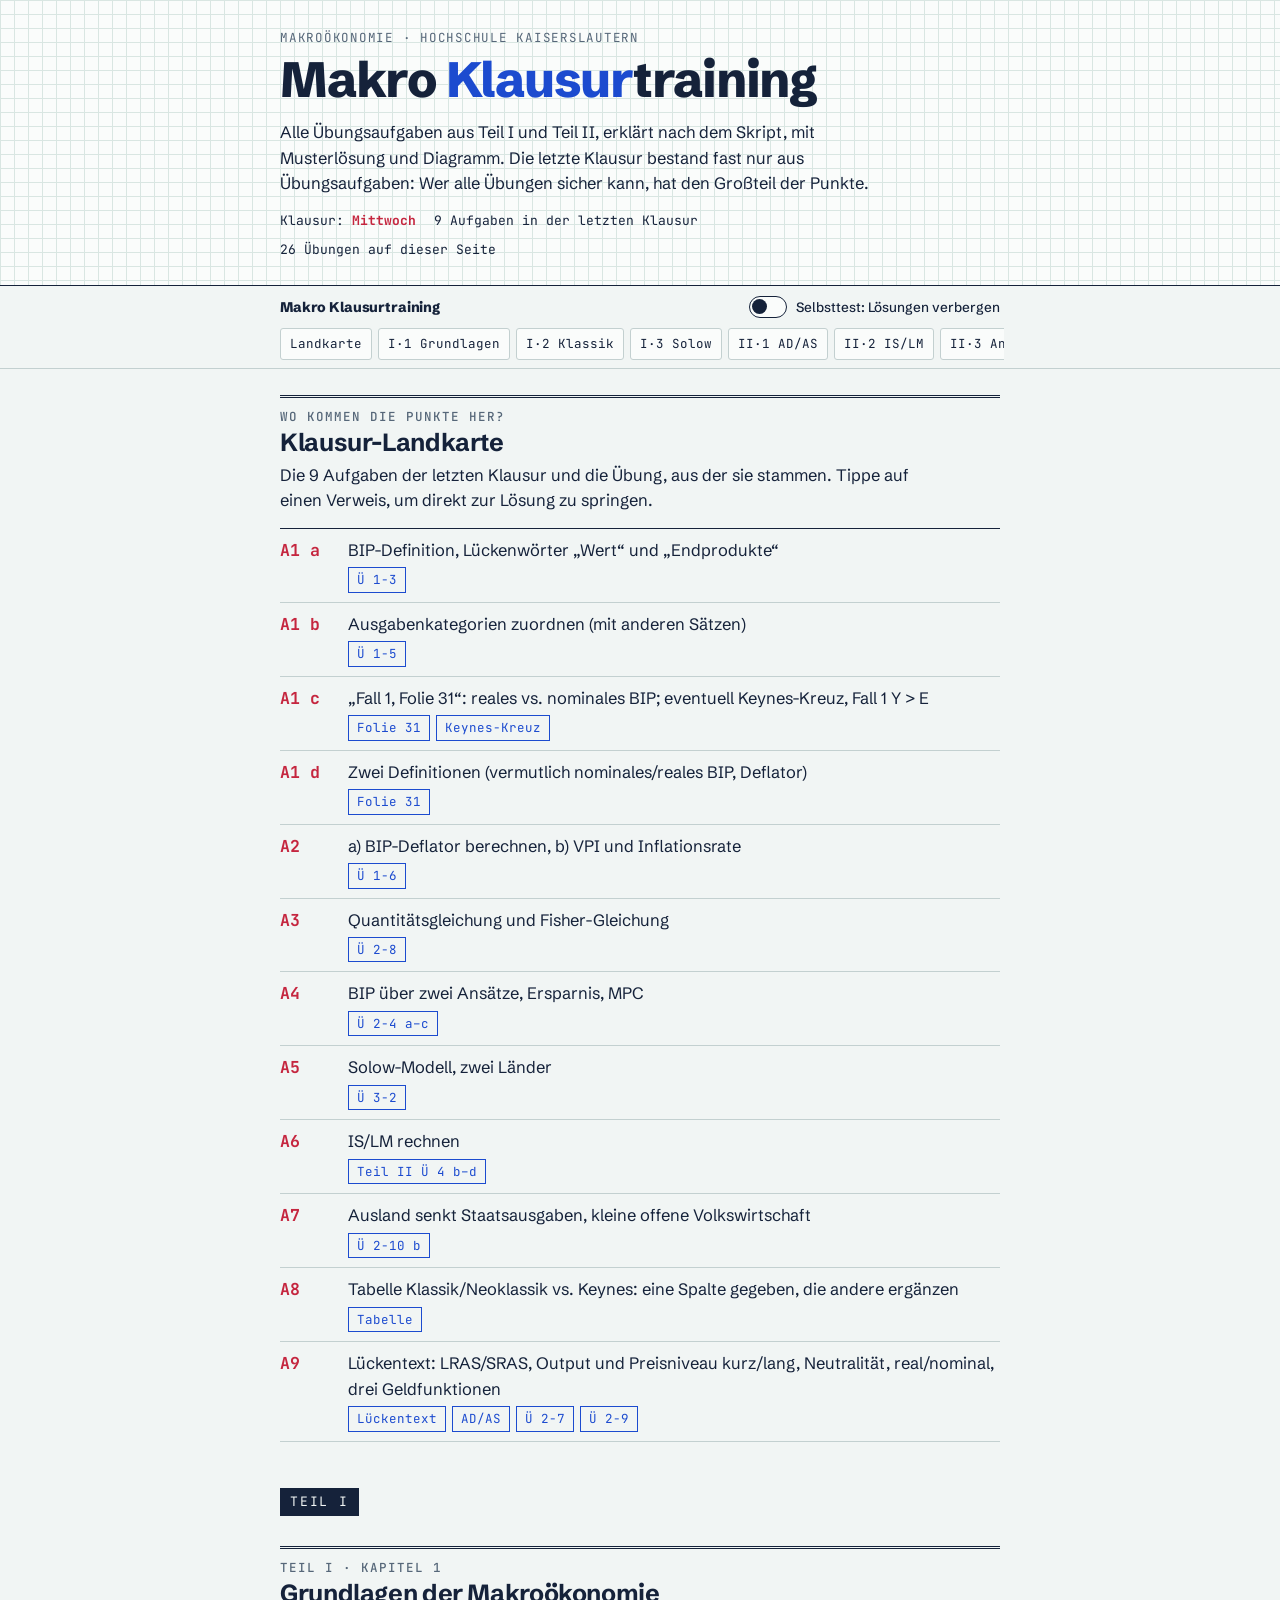
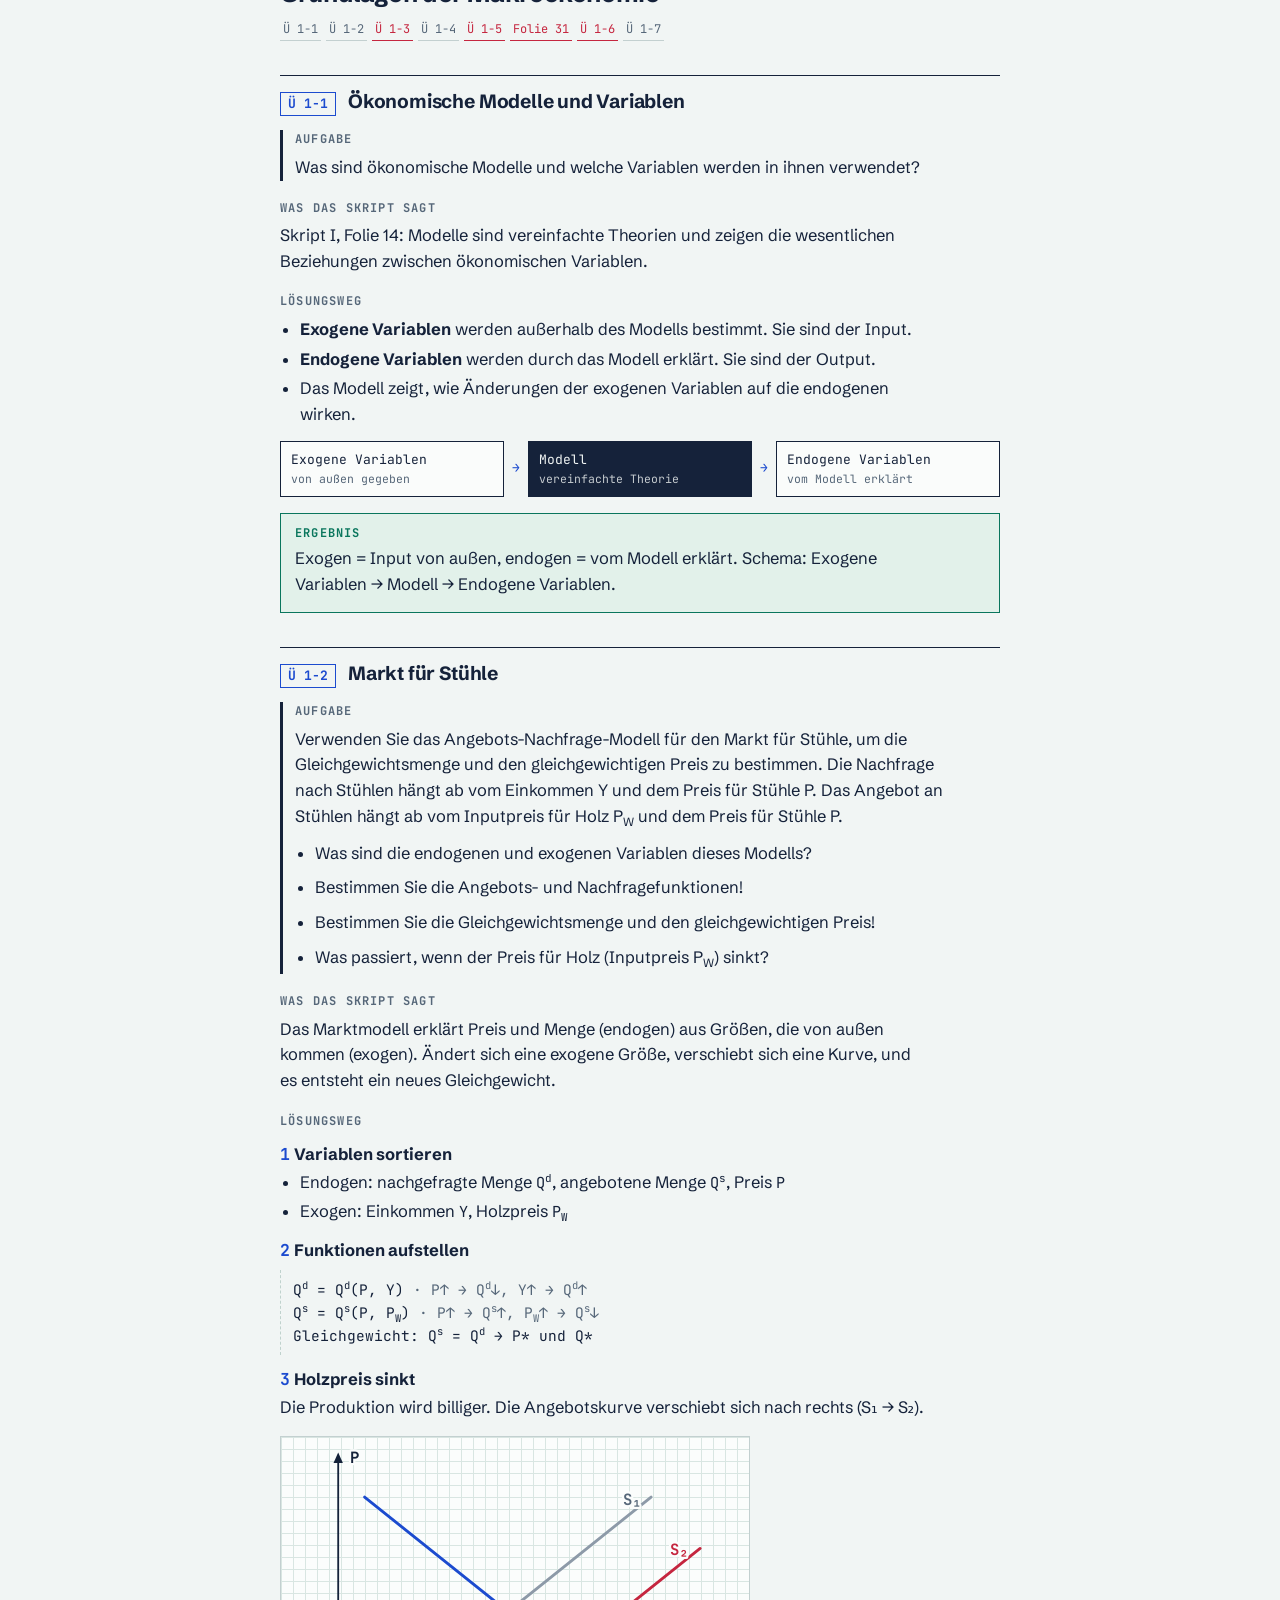
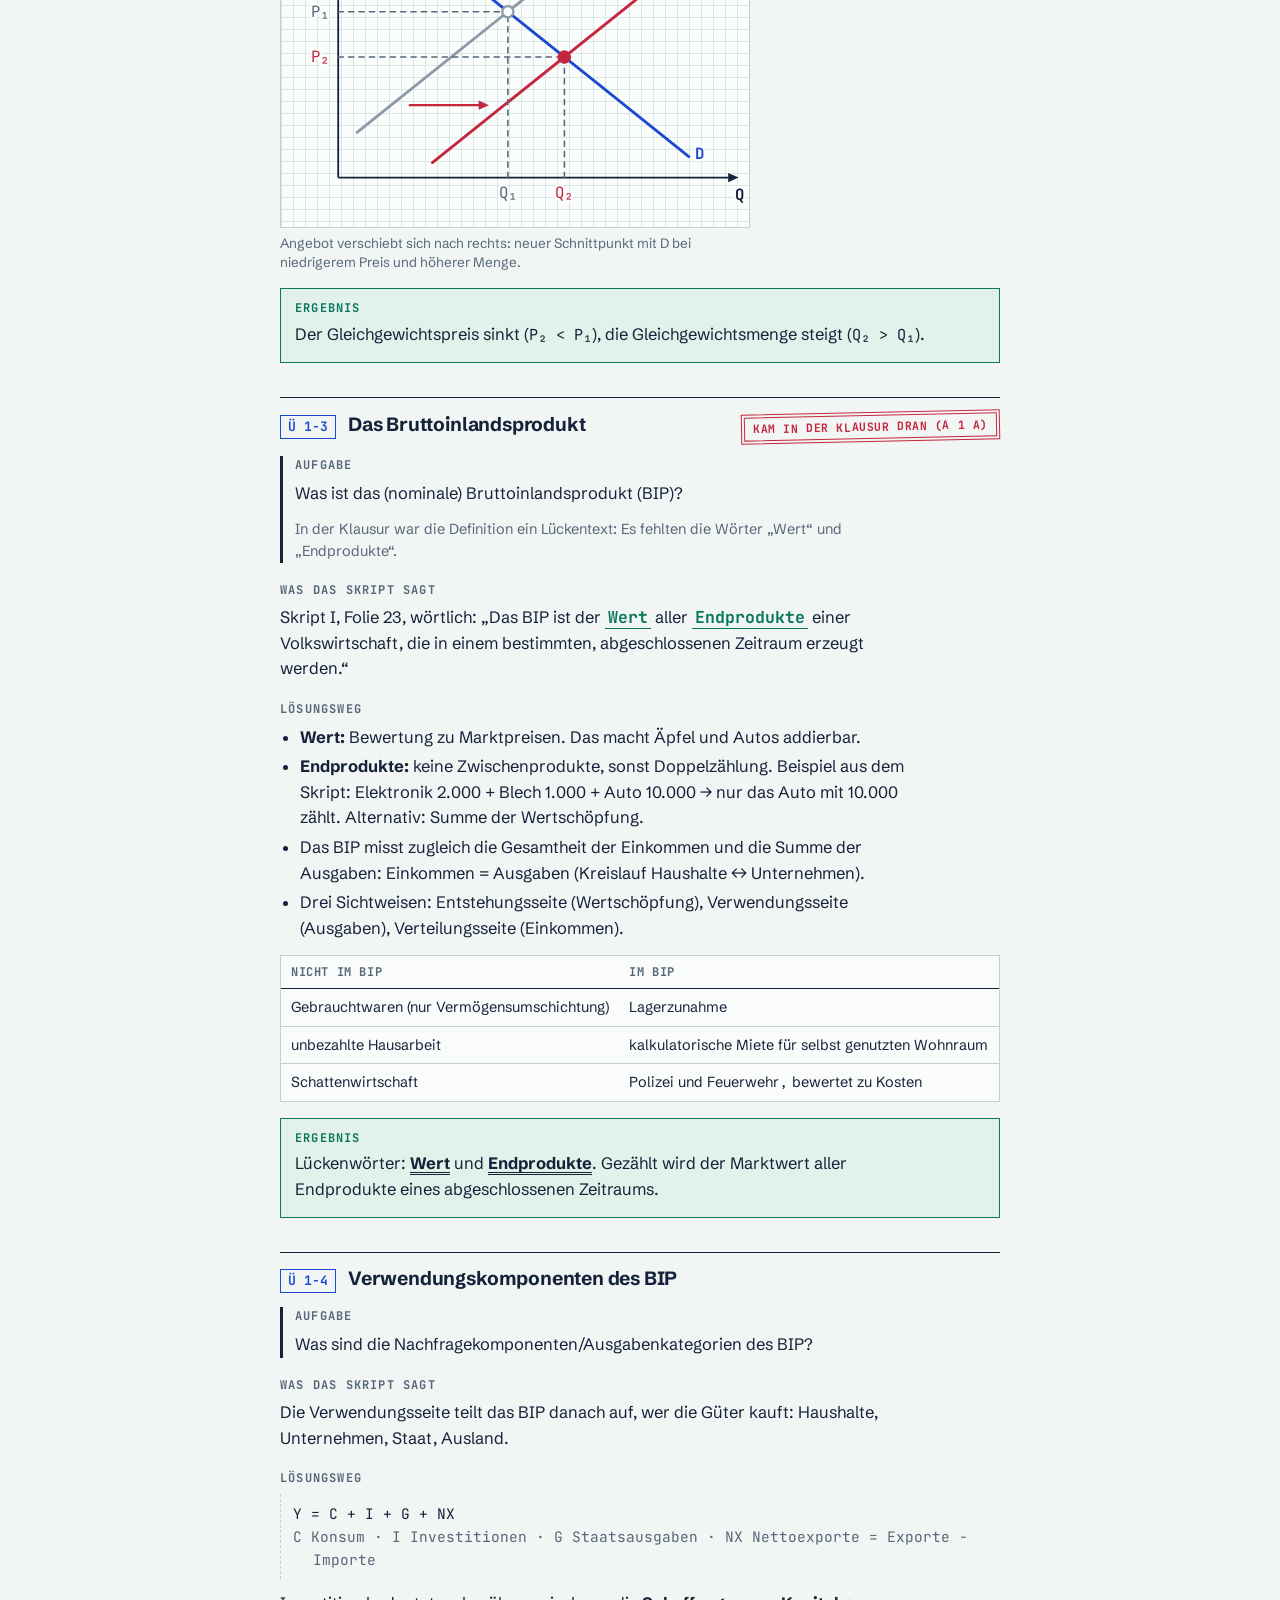
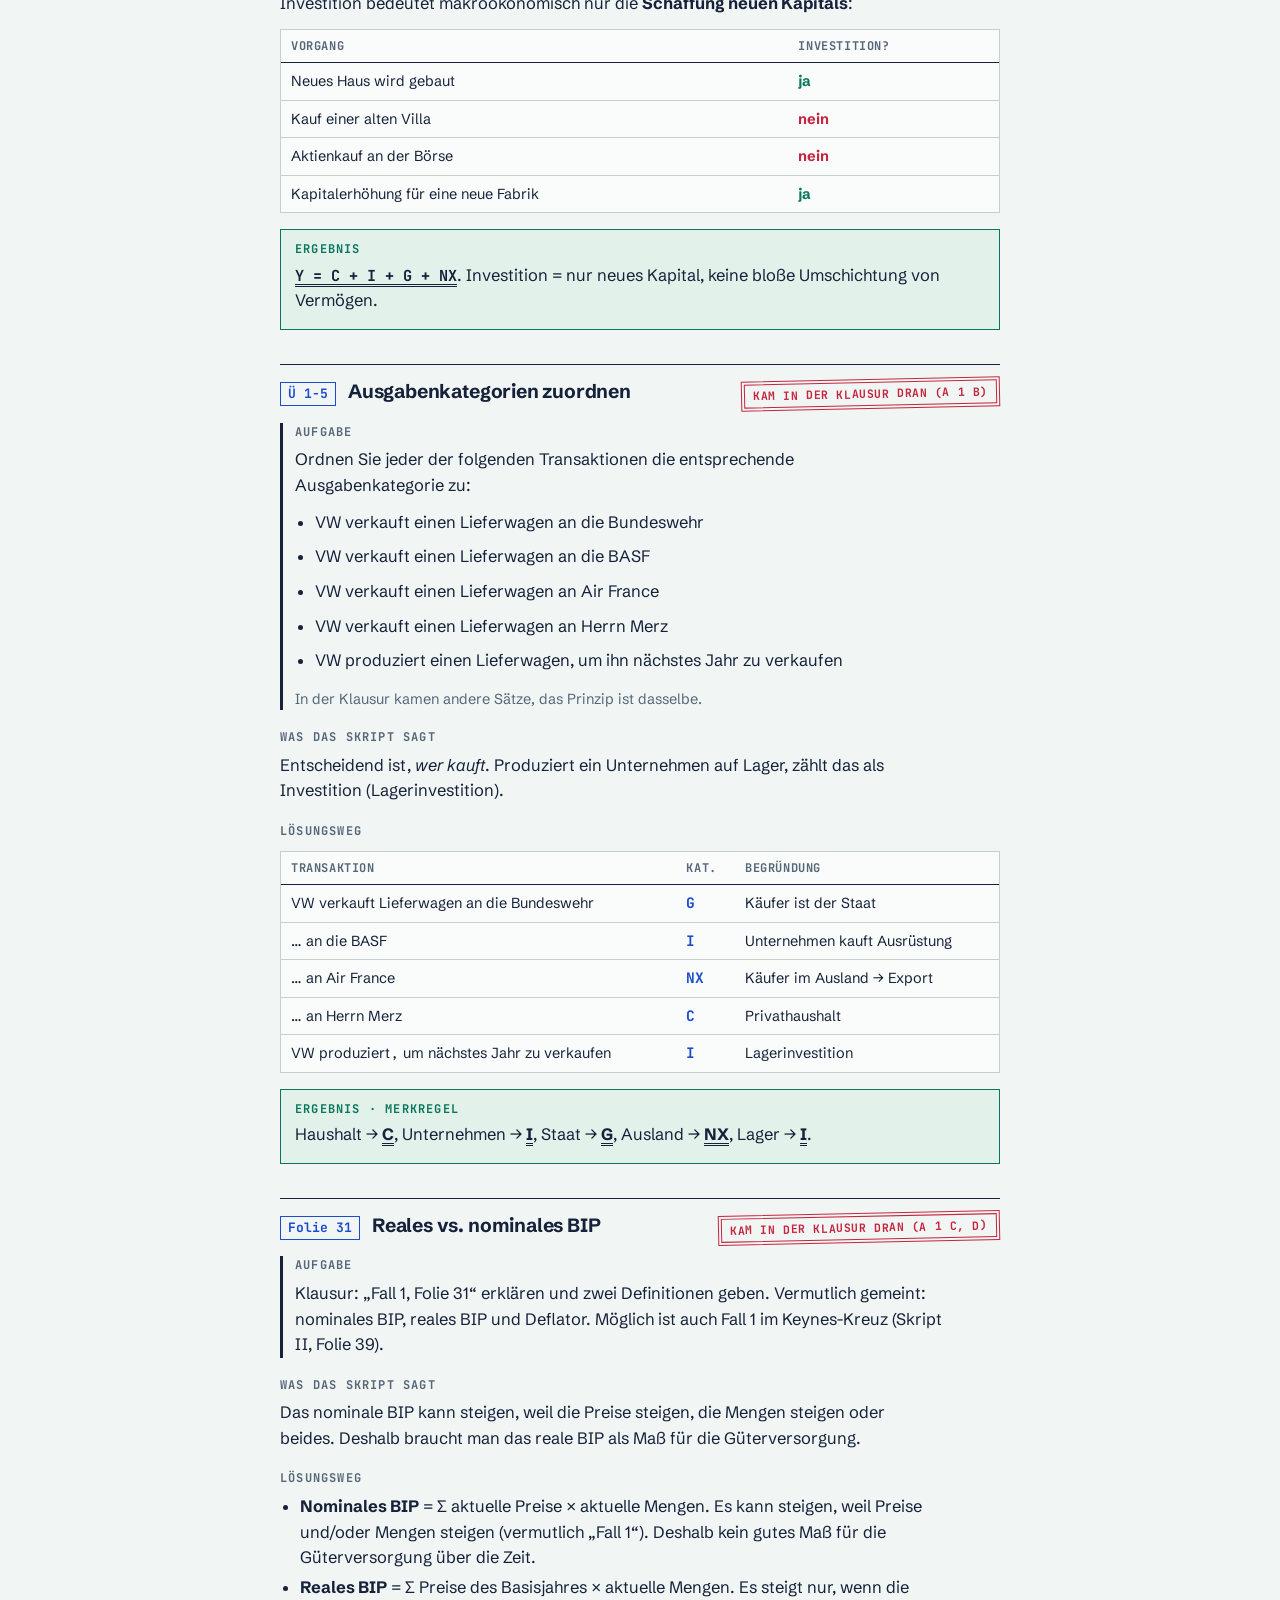
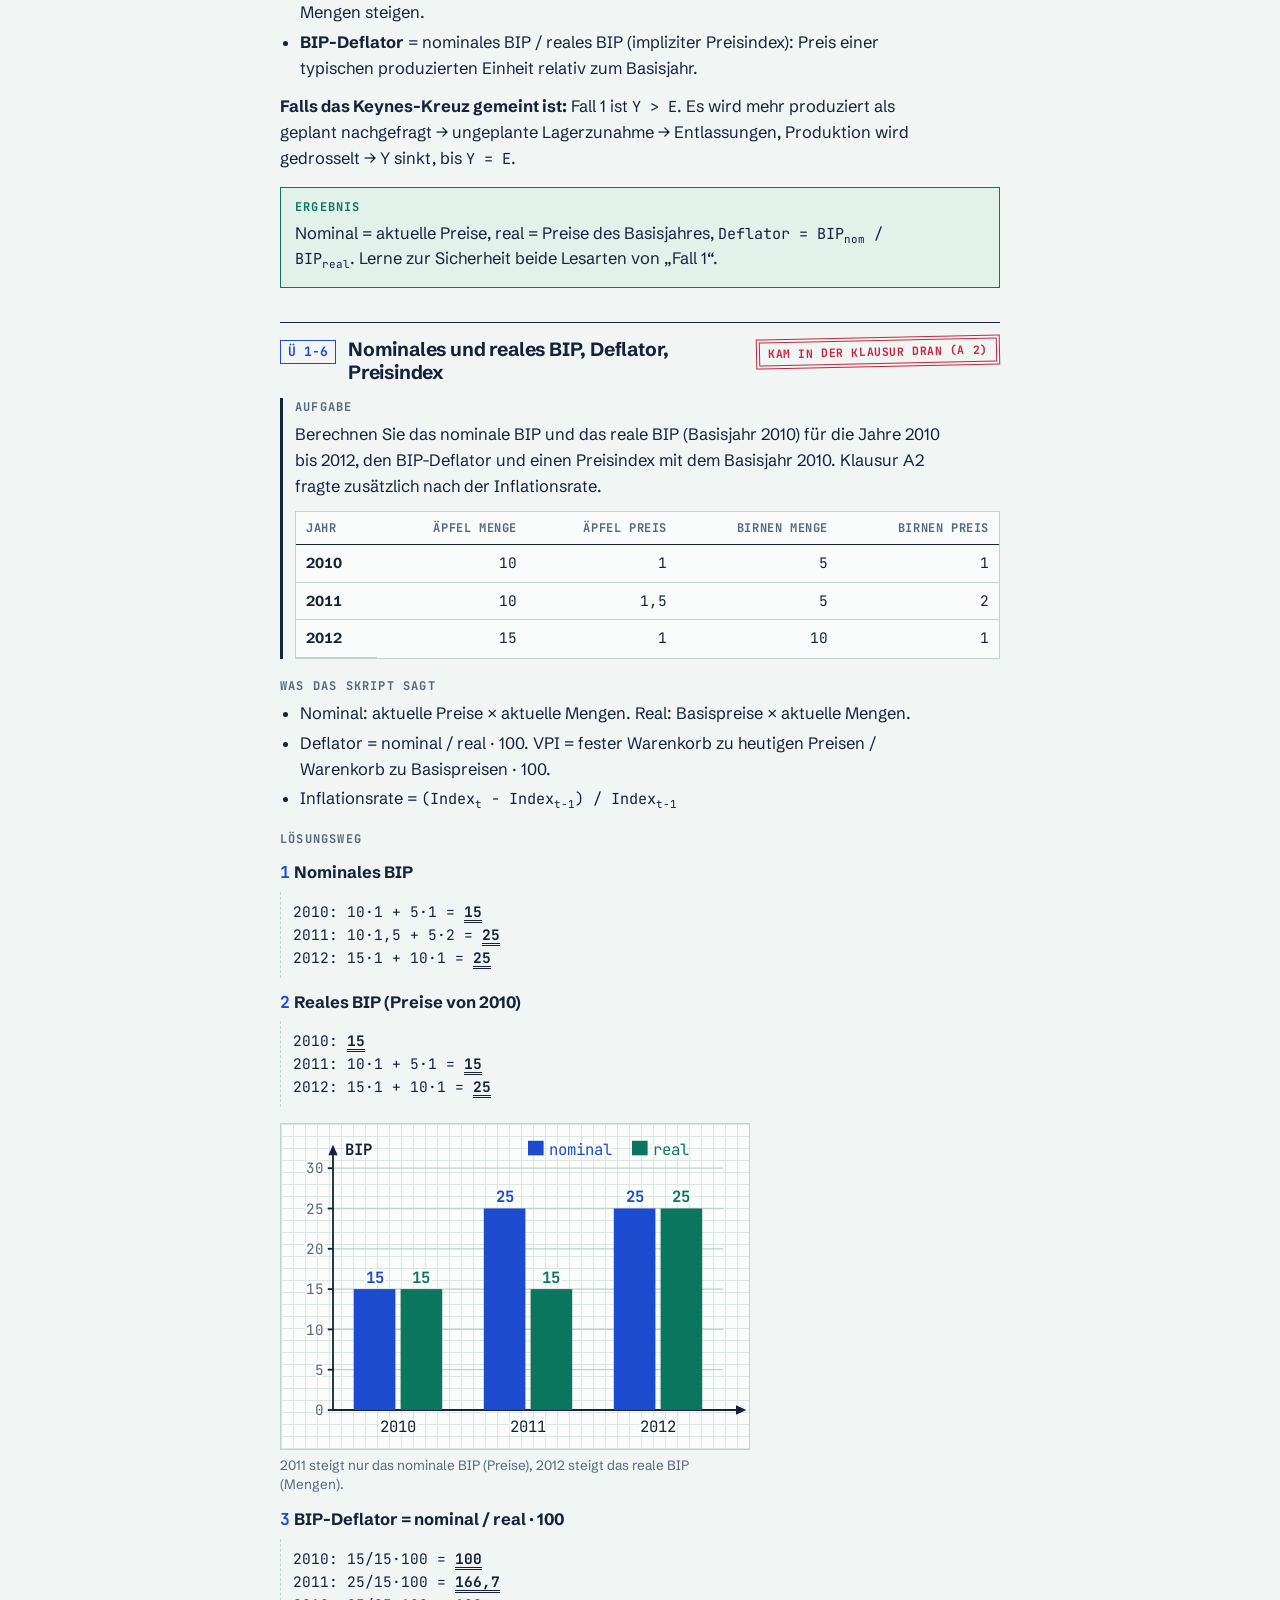
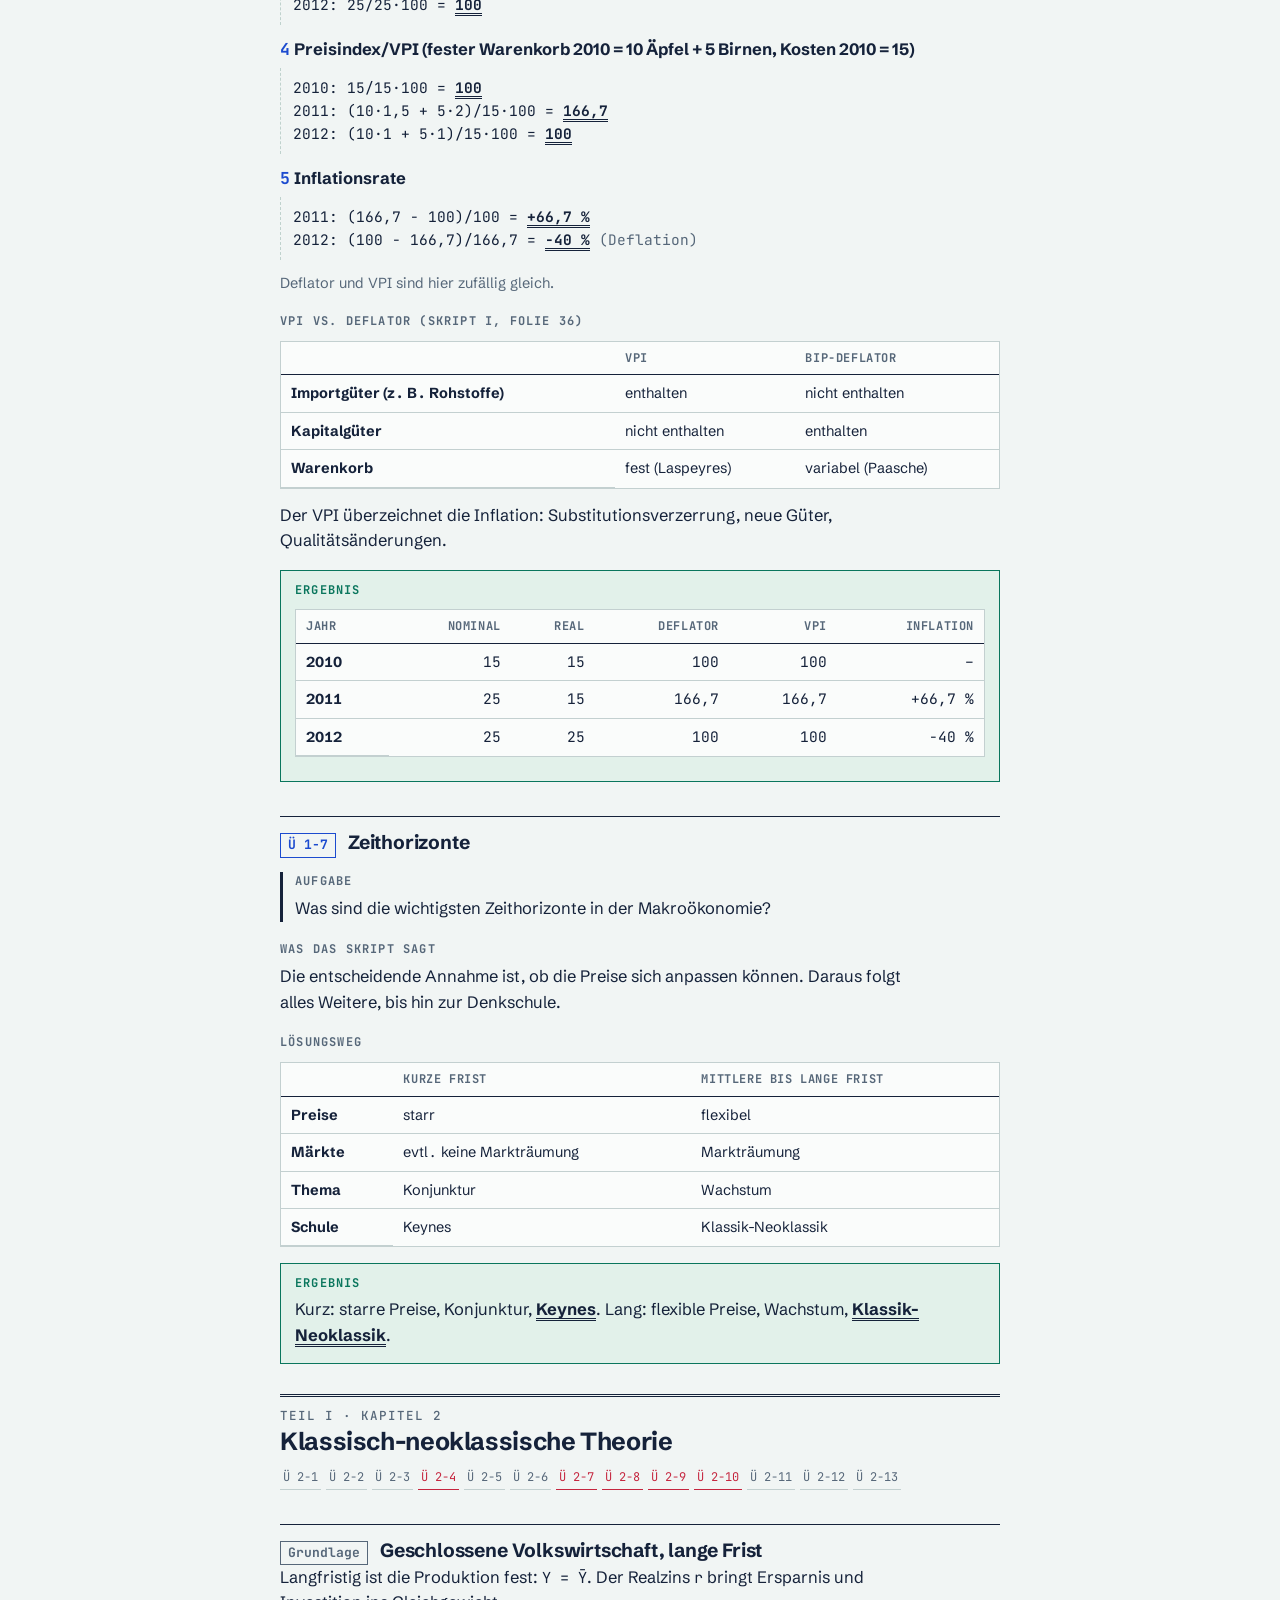
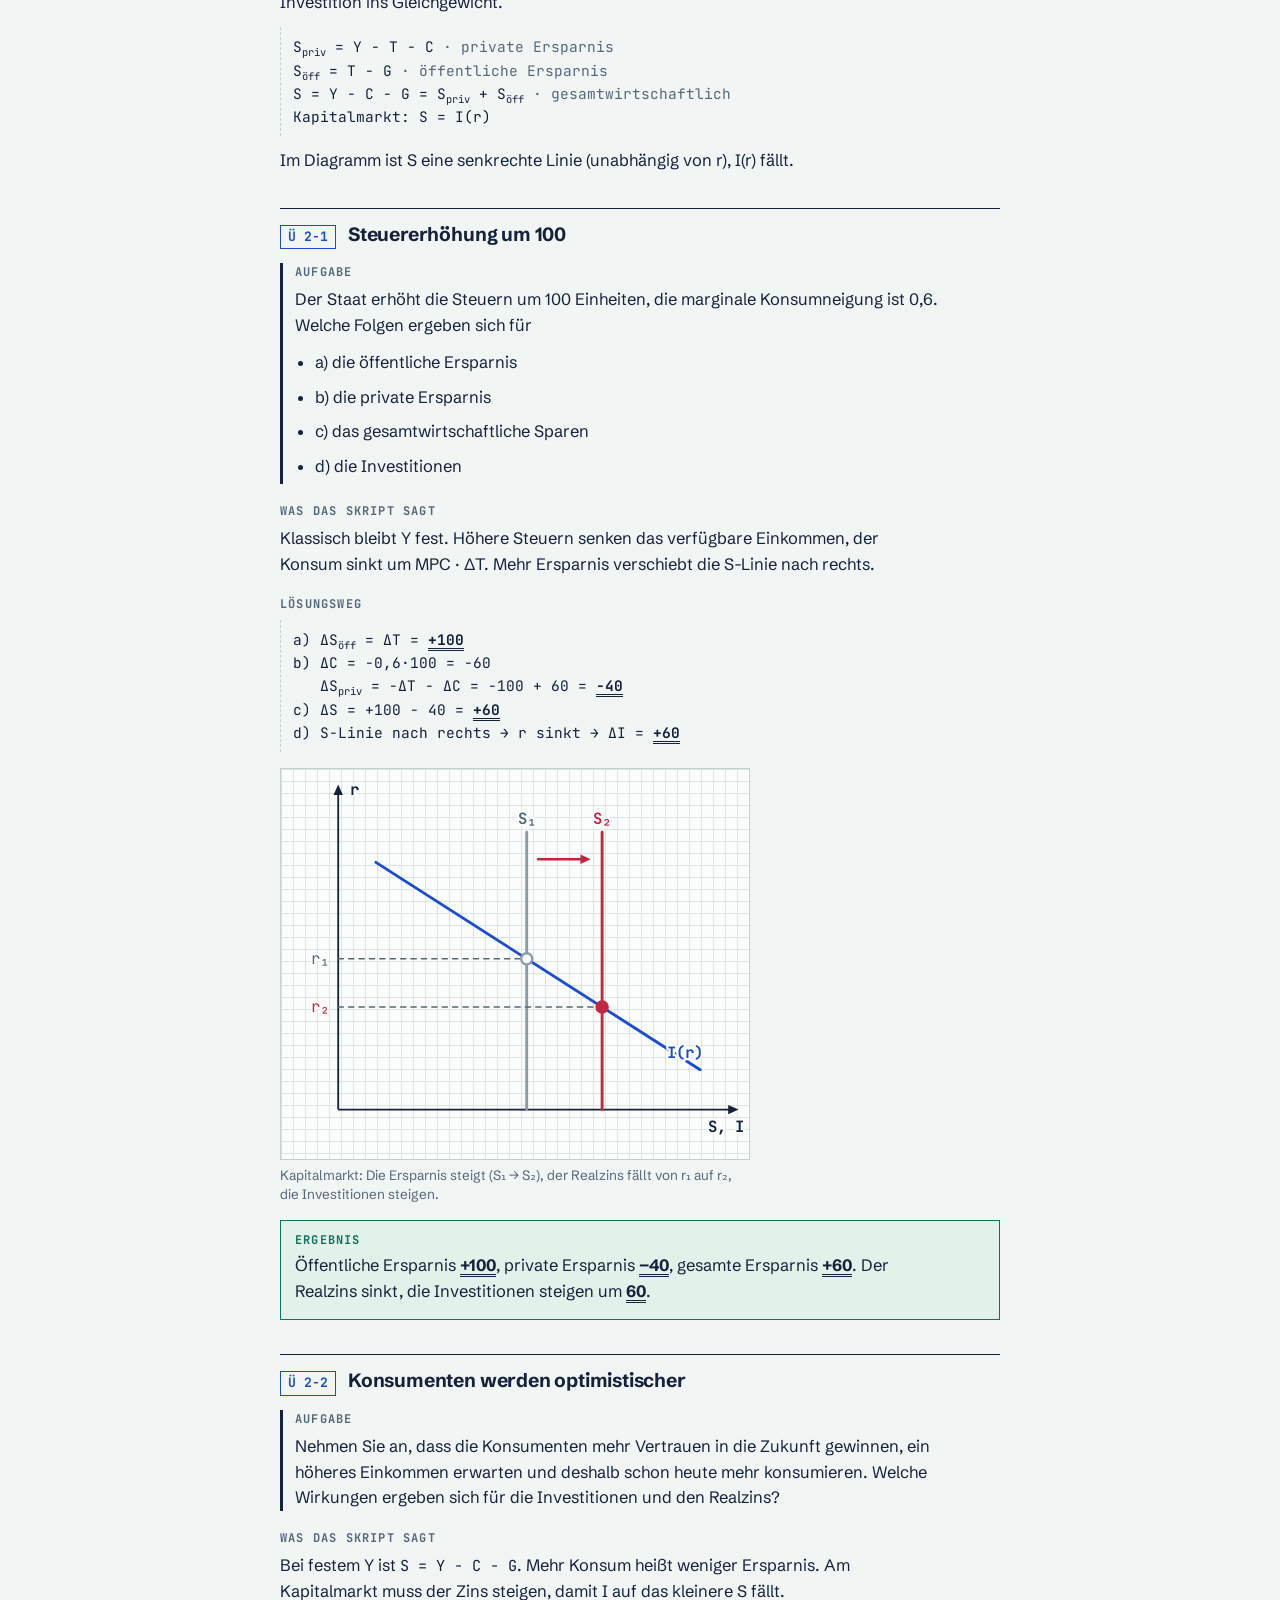
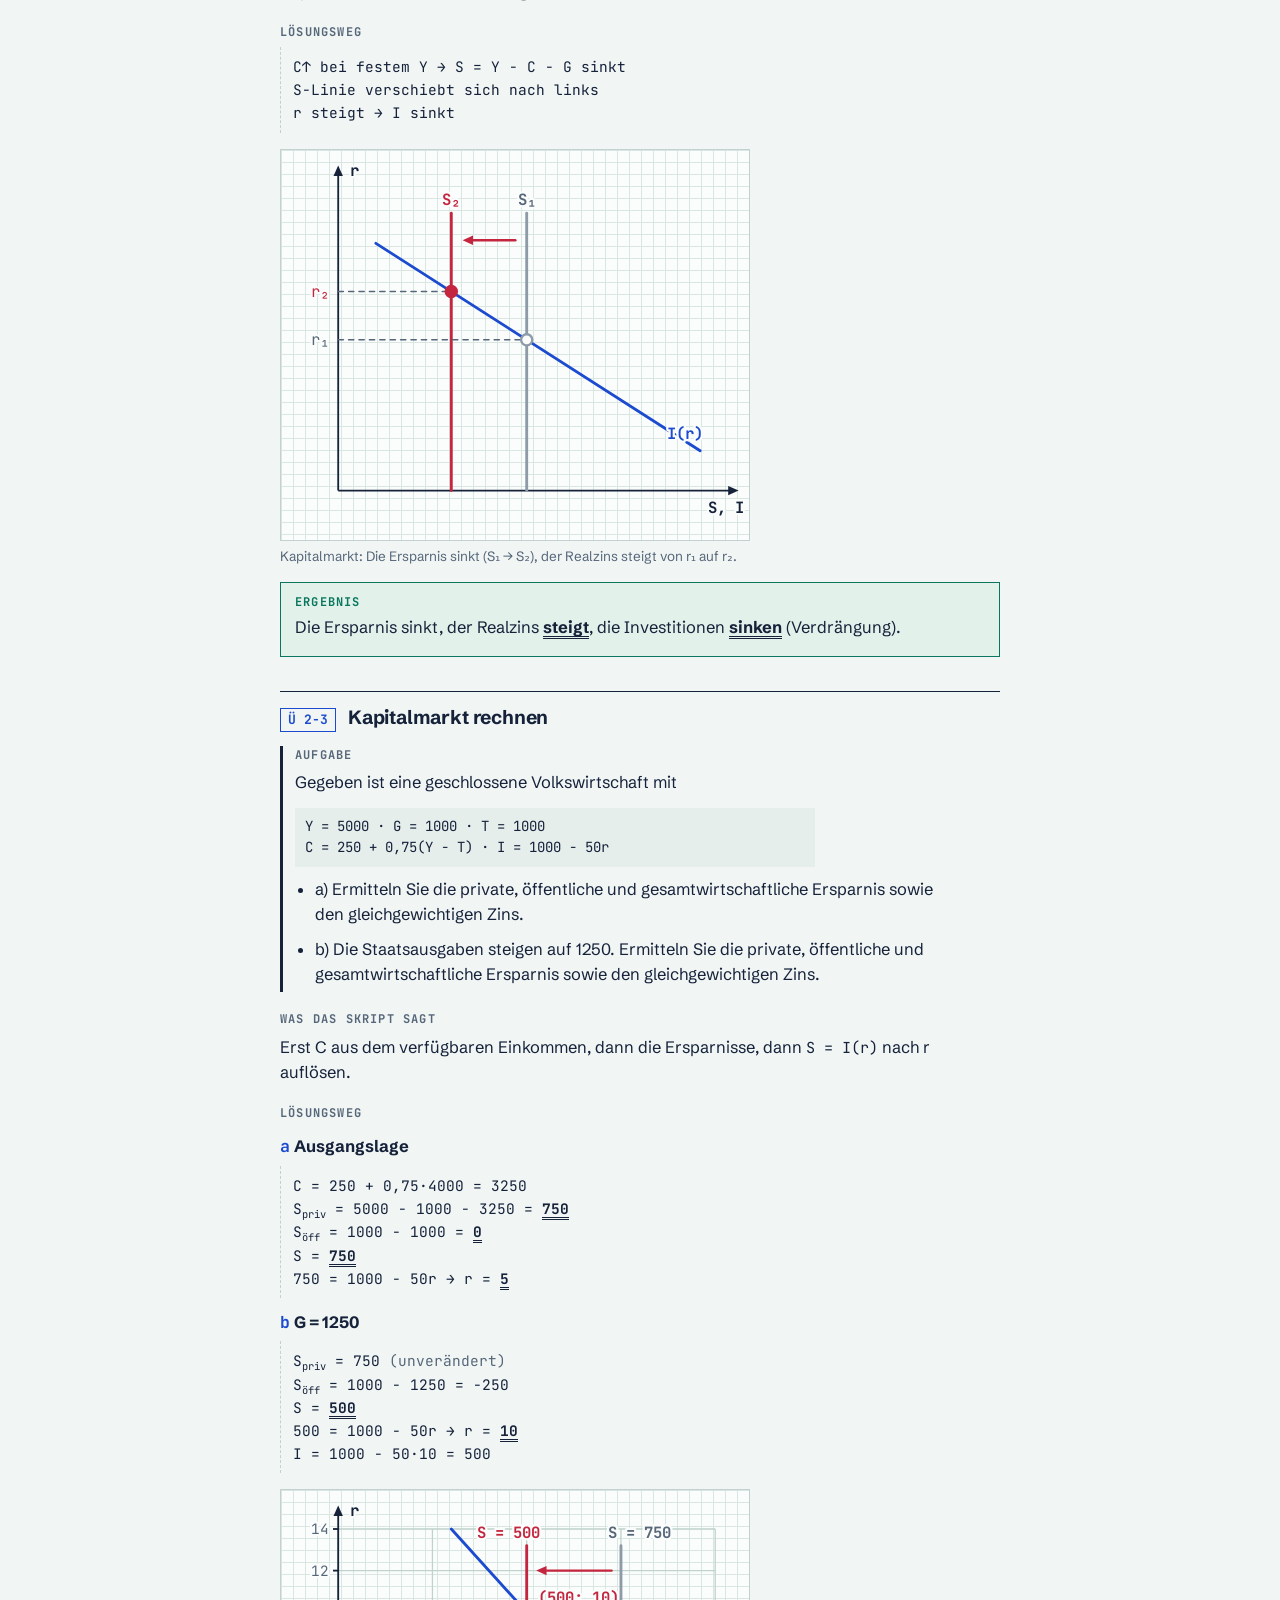
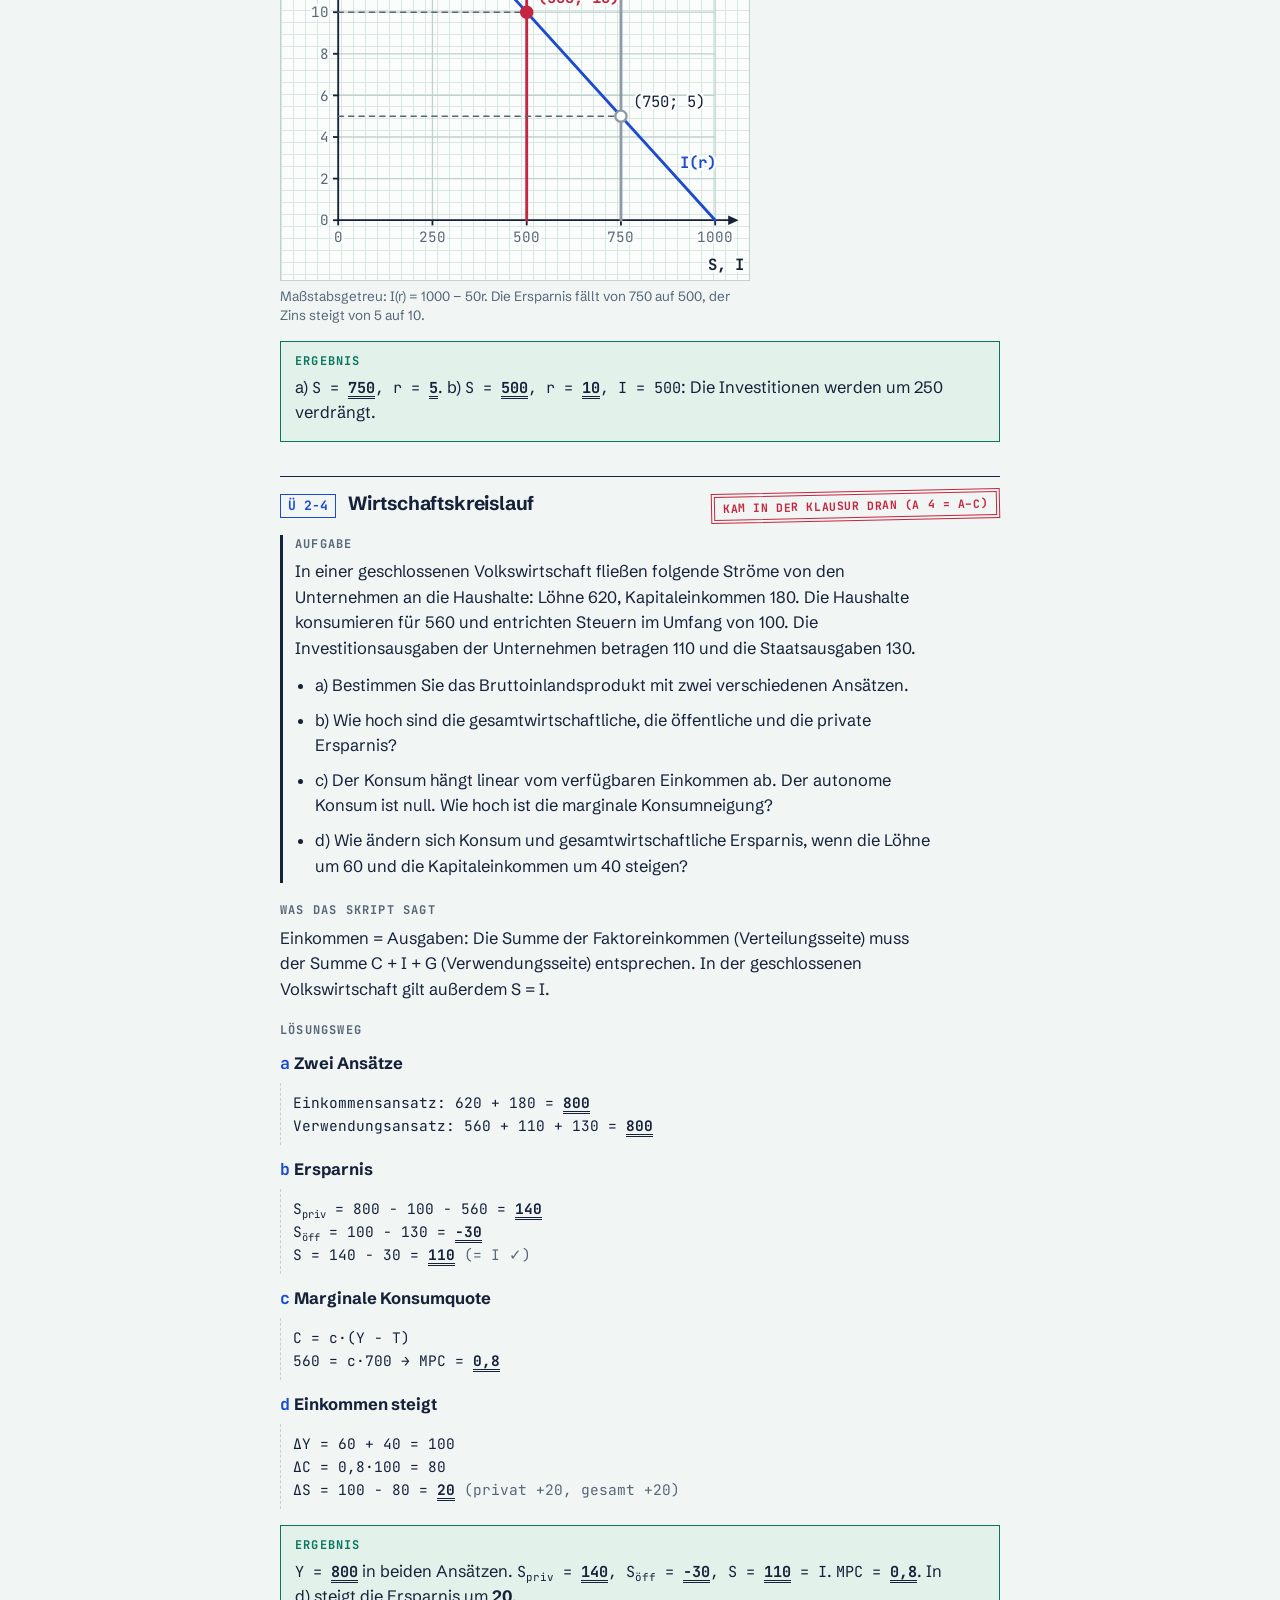
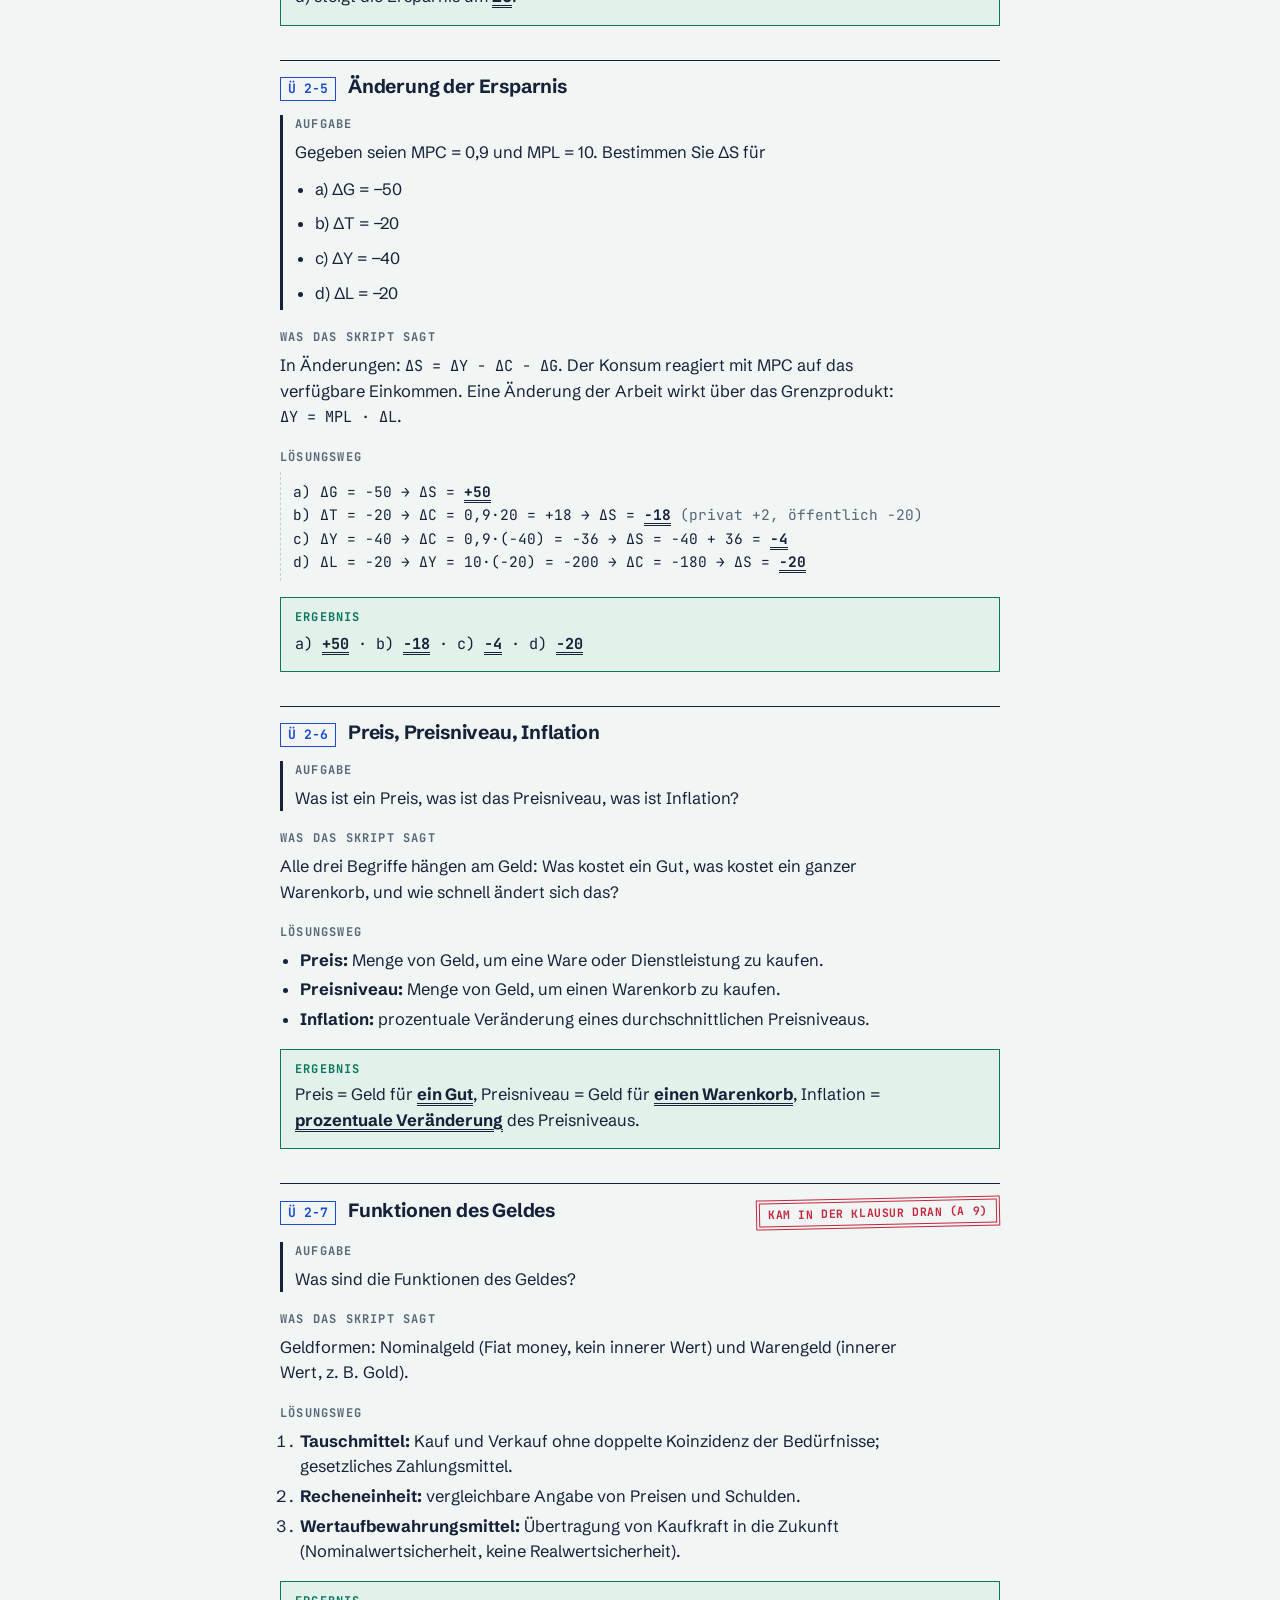
==== index.html @ 9d8505a2 "Eigenständige index.html für GitHub Pages Co-Authored-By: Claude Opus 5.5 <noreply@anthropic.com> Cl" ====
<!doctype html>
<html lang="de">
<head>
<meta charset="utf-8">
<meta name="viewport" content="width=device-width, initial-scale=1, viewport-fit=cover">
<meta name="description" content="Makroökonomie Klausurtraining: alle Übungen nach Skript mit Musterlösungen und Diagrammen.">
<style>html{color-scheme:light;-webkit-text-size-adjust:100%}:root{padding-top:env(safe-area-inset-top,0px);padding-bottom:env(safe-area-inset-bottom,0px)}body{margin:0;font:14px/1.4 system-ui,-apple-system,sans-serif}img{max-width:100%}[hidden]{display:none!important}*,*::before,*::after{box-sizing:border-box}</style>
<title>Makro Klausurtraining</title>
<link rel="stylesheet" href="https://fonts.googleapis.com/css2?family=JetBrains+Mono:wght@400;500;700&family=Schibsted+Grotesk:wght@400;500;700;800&display=swap">
<style>
:root{
  --bg:#f1f5f4; --panel:#fafcfb; --figbg:#fbfdfc; --hdr:#f1f5f4;
  --grid:#d9e6e2; --grid2:#bfd2cd;
  --fg:#15223a; --mute:#566779; --line:#c3d0d0; --soft:#e6eeec;
  --c1:#1c4bcf; --c2:#c5263f; --c3:#0a765d; --old:#8d9aa8;
  --res-bg:#e2f1ea; --res-line:#0a765d; --stamp:#c5263f; --link:#1c4bcf;
  --sans:"Schibsted Grotesk",system-ui,-apple-system,"Segoe UI",Roboto,sans-serif;
  --mono:"JetBrains Mono",ui-monospace,"SF Mono",Menlo,Consolas,monospace;
}
@media (prefers-color-scheme: dark){
  :root:not([data-theme="light"]){
    --bg:#0e1521; --panel:#131c2b; --figbg:#111a28; --hdr:#0e1521;
    --grid:#1b2739; --grid2:#2a3a52;
    --fg:#e3e9f2; --mute:#94a3b6; --line:#2b394e; --soft:#182233;
    --c1:#84aaff; --c2:#ff8195; --c3:#5bd0a8; --old:#617187;
    --res-bg:#11302b; --res-line:#5bd0a8; --stamp:#ff8195; --link:#9dbbff;
    color-scheme:dark;
  }
}
:root[data-theme="dark"]{
  --bg:#0e1521; --panel:#131c2b; --figbg:#111a28; --hdr:#0e1521;
  --grid:#1b2739; --grid2:#2a3a52;
  --fg:#e3e9f2; --mute:#94a3b6; --line:#2b394e; --soft:#182233;
  --c1:#84aaff; --c2:#ff8195; --c3:#5bd0a8; --old:#617187;
  --res-bg:#11302b; --res-line:#5bd0a8; --stamp:#ff8195; --link:#9dbbff;
  color-scheme:dark;
}
*,*::before,*::after{box-sizing:border-box}
html{scroll-padding-top:calc(env(safe-area-inset-top,0px) + 104px);-webkit-text-size-adjust:100%}
@media (prefers-reduced-motion:no-preference){html{scroll-behavior:smooth}}
body{margin:0;background:var(--bg);color:var(--fg);font-family:var(--sans);font-size:16.5px;line-height:1.55}
body::before{content:"";position:fixed;inset:0 0 auto;height:env(safe-area-inset-top,0px);z-index:10;background:var(--hdr)}
a{color:var(--link);text-underline-offset:2px}
:focus-visible{outline:2px solid var(--c1);outline-offset:2px;border-radius:2px}
.wrap{max-width:47rem;margin-inline:auto;padding-left:max(16px,env(safe-area-inset-left,0px));padding-right:max(16px,env(safe-area-inset-right,0px))}

/* Kopf */
.top{background-color:var(--panel);background-image:linear-gradient(var(--grid) 1px,transparent 1px),linear-gradient(90deg,var(--grid) 1px,transparent 1px);background-size:14px 14px;border-bottom:1.5px solid var(--fg)}
.top .wrap{padding-block:28px 22px}
.kicker{font-family:var(--mono);font-size:12.5px;letter-spacing:.06em;text-transform:uppercase;color:var(--mute);margin:0 0 8px}
h1{font-size:clamp(2rem,8vw,3.1rem);line-height:1.02;letter-spacing:-.025em;font-weight:800;margin:0 0 14px;text-wrap:balance}
h1 span{color:var(--c1)}
.lead{max-width:60ch;margin:0 0 14px}
.facts{display:flex;flex-wrap:wrap;gap:6px 18px;margin:0;padding:0;list-style:none;font-family:var(--mono);font-size:13px}
.facts li{min-width:0}
.facts b{color:var(--c2)}

/* Sticky-Navigation */
.bar{position:sticky;top:env(safe-area-inset-top,0px);z-index:9;background:var(--hdr);border-bottom:1px solid var(--line)}
.bar .wrap{padding-block:7px 0}
.bar-row{display:flex;align-items:center;justify-content:space-between;gap:12px;min-width:0}
.brand{font-weight:800;letter-spacing:-.01em;font-size:14px;white-space:nowrap;display:none}
@media (min-width:640px){.brand{display:block}}
.sw{display:flex;align-items:center;gap:9px;font-size:13.5px;font-weight:500;cursor:pointer;min-width:0;padding-block:3px}
.sw input{appearance:none;-webkit-appearance:none;flex:none;width:38px;height:22px;border-radius:11px;border:1.5px solid var(--fg);background:var(--panel);position:relative;margin:0;cursor:pointer}
.sw input::after{content:"";position:absolute;top:2px;left:2px;width:15px;height:15px;border-radius:50%;background:var(--fg)}
.sw input:checked{background:var(--c2);border-color:var(--c2)}
.sw input:checked::after{left:18px;background:var(--panel)}
@media (prefers-reduced-motion:no-preference){.sw input::after{transition:left .15s}}
.chips{display:flex;gap:6px;overflow-x:auto;padding-block:7px 8px;scrollbar-width:none;margin-inline:-4px;padding-inline:4px}
.chips::-webkit-scrollbar{display:none}
.chips a{flex:none;font-family:var(--mono);font-size:12.5px;text-decoration:none;color:var(--fg);border:1px solid var(--line);background:var(--panel);padding:5px 9px;border-radius:3px;white-space:nowrap}
.chips a:hover{border-color:var(--fg)}

/* Abschnitte */
main.wrap{padding-block:26px 60px}
.part{font-family:var(--mono);font-size:13px;letter-spacing:.14em;text-transform:uppercase;color:var(--bg);background:var(--fg);display:inline-block;padding:4px 10px;margin:46px 0 0}
.chap{margin-top:30px}
.chap>h2,.sec>h2{font-size:1.55rem;line-height:1.15;letter-spacing:-.015em;margin:0 0 6px;padding-top:12px;border-top:3px double var(--fg);text-wrap:balance}
.chap>h2 small,.sec>h2 small{display:block;font-family:var(--mono);font-weight:500;font-size:12.5px;letter-spacing:.08em;text-transform:uppercase;color:var(--mute);margin-bottom:4px}
.exnav{display:flex;flex-wrap:wrap;gap:5px;margin:10px 0 0}
.exnav a{font-family:var(--mono);font-size:12px;text-decoration:none;color:var(--mute);border-bottom:1px solid var(--line);padding:2px 3px}
.exnav a.k{color:var(--c2);border-color:var(--c2)}
p{margin:0 0 .7em;max-width:65ch}
ul,ol{margin:0 0 .8em;padding-left:1.2em;max-width:65ch}
li{margin-bottom:.25em}
h4{font-family:var(--mono);font-size:12px;font-weight:700;letter-spacing:.1em;text-transform:uppercase;color:var(--mute);margin:18px 0 6px}

/* Übung */
.ex,.base{margin-top:34px;padding-top:14px;border-top:1px solid var(--fg)}
.ex-h{display:flex;flex-wrap:wrap;align-items:baseline;gap:6px 12px}
.ex-no{font-family:var(--mono);font-weight:700;font-size:13px;color:var(--c1);border:1.5px solid var(--c1);padding:1px 7px;white-space:nowrap}
.base .ex-no{color:var(--mute);border-color:var(--mute)}
.ex-h h3{font-size:1.2rem;line-height:1.2;margin:0;min-width:0;flex:1 1 12rem;letter-spacing:-.01em}
.stamp{font-family:var(--mono);font-size:11.5px;font-weight:700;letter-spacing:.05em;text-transform:uppercase;color:var(--stamp);border:1.5px solid var(--stamp);padding:2px 8px;transform:rotate(-1.2deg);display:inline-block;white-space:nowrap;outline:1px solid var(--stamp);outline-offset:2px;margin:3px}
.task{border-left:3px solid var(--fg);padding-left:12px;margin-top:4px}
.task h4{margin-top:14px}
.task ul{margin:.4em 0 .6em;padding-left:1.2em;display:grid;gap:.3em}.task li{max-width:65ch}
.theory{color:var(--fg)}
.theory p,.theory li{color:var(--fg)}
.given{font-family:var(--mono);font-size:14px;font-variant-numeric:tabular-nums;background:var(--soft);padding:8px 10px;margin:0 0 .7em;overflow-wrap:anywhere}

/* Rechnungen */
.eq{font-family:var(--mono);font-size:14.5px;line-height:1.6;font-variant-numeric:tabular-nums;margin:6px 0 12px;padding:8px 0 8px 12px;border-left:1px dashed var(--grid2);max-width:100%}
.eq>div{padding-left:1.4em;text-indent:-1.4em;overflow-wrap:anywhere}
.eq .n{color:var(--mute)}
.eq b,.res b,.dd{font-weight:700;text-decoration:underline double;text-decoration-thickness:1px;text-underline-offset:3px}
.m{font-family:var(--mono);font-size:.92em;font-variant-numeric:tabular-nums;white-space:nowrap}
.step{font-weight:700;margin:12px 0 2px}
.step .l{font-family:var(--mono);color:var(--c1);margin-right:4px}
sub,sup{font-size:.72em;line-height:0}

/* Ergebnis */
.res{background:var(--res-bg);border:1.5px solid var(--res-line);padding:10px 14px 10px;margin:16px 0 4px;position:relative}
.res h4{margin:0 0 4px;color:var(--res-line)}
.res p,.res ul{margin-bottom:.3em}
.res .m{white-space:normal}

/* Selbsttest */
.reveal{display:none;font-family:var(--mono);font-size:13.5px;font-weight:700;color:var(--fg);background:var(--panel);border:1.5px solid var(--fg);padding:9px 14px;margin:14px 0 0;cursor:pointer;box-shadow:3px 3px 0 var(--line)}
.selftest .reveal{display:inline-block}
.selftest .sol:not(.open){display:none}

/* Diagramme */
figure{margin:16px 0 14px;max-width:470px}
.fig{background-color:var(--figbg);background-image:linear-gradient(var(--grid) 1px,transparent 1px),linear-gradient(90deg,var(--grid) 1px,transparent 1px);background-size:12px 12px;border:1px solid var(--line)}
.fig svg{display:block;width:100%;height:auto;max-width:100%}
figcaption{font-size:13.5px;color:var(--mute);margin-top:6px;line-height:1.4}
.trio{display:grid;grid-template-columns:repeat(auto-fit,minmax(230px,1fr));gap:14px;margin:14px 0}
.trio figure{margin:0;min-width:0;max-width:420px}
.duo{display:grid;grid-template-columns:repeat(auto-fit,minmax(270px,1fr));gap:14px;margin:14px 0}
.duo figure{margin:0;min-width:0}
svg text{font-family:var(--mono);font-size:12px;paint-order:stroke;stroke:var(--figbg);stroke-width:3.5px;stroke-linejoin:round}
.k0{--k:var(--fg)}.k1{--k:var(--c1)}.k2{--k:var(--c2)}.k3{--k:var(--c3)}.ko{--k:var(--old)}.kg{--k:var(--mute)}
.ax{stroke:var(--fg);stroke-width:1.4}
.axh{fill:var(--fg);stroke:none}
.gr{stroke:var(--grid2);stroke-width:1}
.ln{stroke:var(--k);stroke-width:2.2;stroke-linecap:round}
.ln.thin{stroke-width:1.2}
.ln.dash{stroke-dasharray:4 4;stroke-width:1.2}
.ln.fat{stroke-width:3.2}
.pt{fill:var(--k);stroke:var(--k);stroke-width:1.8}
.pt.hol{fill:var(--figbg)}
.hd{fill:var(--k);stroke:none}
.bar-r{fill:var(--k);stroke:none}
.tx{fill:var(--k,var(--fg))}
.tx.tk{fill:var(--mute);font-size:11px}
.tx.bd{font-weight:700}

/* Schema Übung 1-1 */
.flow{display:flex;flex-wrap:wrap;align-items:stretch;gap:8px;font-family:var(--mono);font-size:13px;margin:12px 0}
.flow div{flex:1 1 8rem;min-width:0;border:1.5px solid var(--fg);padding:8px 10px;background:var(--panel)}
.flow div.mid{background:var(--fg);color:var(--bg)}
.flow div small{display:block;color:var(--mute);font-size:11.5px}
.flow div.mid small{color:var(--bg);opacity:.8}
.flow span{align-self:center;font-weight:700;color:var(--c1)}

/* Tabellen */
.tw{overflow-x:auto;margin:10px 0 14px;border:1px solid var(--line);background:var(--panel)}
table{border-collapse:collapse;width:100%;font-size:14.5px;font-variant-numeric:tabular-nums}
th,td{text-align:left;padding:7px 10px;border-bottom:1px solid var(--line);vertical-align:top}
tr:last-child td{border-bottom:0}
thead th{font-family:var(--mono);font-size:12px;letter-spacing:.05em;text-transform:uppercase;color:var(--mute);border-bottom:1.5px solid var(--fg);white-space:nowrap}
tbody th{font-weight:700}
td.n,th.n{text-align:right;font-family:var(--mono);white-space:nowrap}
td.c{font-family:var(--mono);font-weight:700;color:var(--c1);white-space:nowrap}
.up{color:var(--c3);font-weight:700}.dn{color:var(--c2);font-weight:700}

/* Landkarte */
.map{list-style:none;margin:14px 0 0;padding:0;max-width:none;border-top:1.5px solid var(--fg)}
.map li{display:grid;grid-template-columns:3.6rem minmax(0,1fr);gap:4px 10px;padding:9px 0;border-bottom:1px solid var(--line);margin:0}
.map .a{font-family:var(--mono);font-weight:700;color:var(--c2)}
.map .t{min-width:0}
.map .go{grid-column:2;display:flex;flex-wrap:wrap;gap:6px}
.map .go a{font-family:var(--mono);font-size:12.5px;text-decoration:none;border:1px solid var(--link);padding:2px 8px;white-space:nowrap}
.map .go a:hover{background:var(--link);color:var(--bg)}
.note{font-size:14.5px;color:var(--mute)}

/* Umschalter IS/LM */
.seg{display:flex;flex-wrap:wrap;gap:6px;margin:10px 0}
.seg button{font-family:var(--mono);font-size:13px;color:var(--fg);background:var(--panel);border:1.5px solid var(--line);padding:7px 10px;cursor:pointer}
.seg button[aria-pressed="true"]{background:var(--fg);color:var(--bg);border-color:var(--fg)}
.scn{font-family:var(--mono);font-size:13.5px;font-variant-numeric:tabular-nums;border-left:3px solid var(--c2);padding:4px 0 4px 10px;margin:8px 0 0;max-width:470px}

/* Lückentext, Formeln */
.gaps li{margin-bottom:.5em}
.gap{font-family:var(--mono);font-weight:700;color:var(--c3);border-bottom:1.5px solid var(--c3);padding:0 3px}
.fs{display:grid;grid-template-columns:repeat(auto-fit,minmax(260px,1fr));gap:0 22px;margin-top:12px}
.fs div{min-width:0;border-bottom:1px solid var(--line);padding:9px 0}
.fs dt{font-family:var(--mono);font-size:11.5px;letter-spacing:.08em;text-transform:uppercase;color:var(--mute)}
.fs dd{margin:3px 0 0;font-family:var(--mono);font-size:14px;font-variant-numeric:tabular-nums;overflow-wrap:anywhere}
footer{border-top:1.5px solid var(--fg);margin-top:50px;padding-top:12px;font-size:13.5px;color:var(--mute)}
</style>
</head>
<body>


<header class="top">
  <div class="wrap">
    <p class="kicker">Makroökonomie · Hochschule Kaiserslautern</p>
    <h1>Makro <span>Klausur</span>training</h1>
    <p class="lead">Alle Übungsaufgaben aus Teil I und Teil II, erklärt nach dem Skript, mit Musterlösung und Diagramm. Die letzte Klausur bestand fast nur aus Übungsaufgaben: Wer alle Übungen sicher kann, hat den Großteil der Punkte.</p>
    <ul class="facts">
      <li>Klausur: <b>Mittwoch</b></li>
      <li>9 Aufgaben in der letzten Klausur</li>
      <li>26 Übungen auf dieser Seite</li>
    </ul>
  </div>
</header>

<div class="bar">
  <div class="wrap">
    <div class="bar-row">
      <span class="brand">Makro Klausurtraining</span>
      <label class="sw" for="selftest-toggle"><input type="checkbox" id="selftest-toggle" role="switch"><span>Selbsttest: Lösungen verbergen</span></label>
    </div>
    <nav class="chips" aria-label="Kapitel">
      <a href="#karte">Landkarte</a>
      <a href="#kap1">I·1 Grundlagen</a>
      <a href="#kap2">I·2 Klassik</a>
      <a href="#kap3">I·3 Solow</a>
      <a href="#adas">II·1 AD/AS</a>
      <a href="#kap5">II·2 IS/LM</a>
      <a href="#kap6">II·3 Anwendung</a>
      <a href="#tabelle">Klassik vs. Keynes</a>
      <a href="#luecken">Lückentext</a>
      <a href="#formeln">Formeln</a>
    </nav>
  </div>
</div>

<main class="wrap">

<section class="sec" id="karte">
  <h2><small>Wo kommen die Punkte her?</small>Klausur-Landkarte</h2>
  <p>Die 9 Aufgaben der letzten Klausur und die Übung, aus der sie stammen. Tippe auf einen Verweis, um direkt zur Lösung zu springen.</p>
  <ul class="map">
    <li><span class="a">A1 a</span><span class="t">BIP-Definition, Lückenwörter „Wert“ und „Endprodukte“</span><span class="go"><a href="#u1-3">Ü 1-3</a></span></li>
    <li><span class="a">A1 b</span><span class="t">Ausgabenkategorien zuordnen (mit anderen Sätzen)</span><span class="go"><a href="#u1-5">Ü 1-5</a></span></li>
    <li><span class="a">A1 c</span><span class="t">„Fall 1, Folie 31“: reales vs. nominales BIP; eventuell Keynes-Kreuz, Fall 1 Y &gt; E</span><span class="go"><a href="#f31">Folie 31</a><a href="#kap5">Keynes-Kreuz</a></span></li>
    <li><span class="a">A1 d</span><span class="t">Zwei Definitionen (vermutlich nominales/reales BIP, Deflator)</span><span class="go"><a href="#f31">Folie 31</a></span></li>
    <li><span class="a">A2</span><span class="t">a) BIP-Deflator berechnen, b) VPI und Inflationsrate</span><span class="go"><a href="#u1-6">Ü 1-6</a></span></li>
    <li><span class="a">A3</span><span class="t">Quantitätsgleichung und Fisher-Gleichung</span><span class="go"><a href="#u2-8">Ü 2-8</a></span></li>
    <li><span class="a">A4</span><span class="t">BIP über zwei Ansätze, Ersparnis, MPC</span><span class="go"><a href="#u2-4">Ü 2-4 a–c</a></span></li>
    <li><span class="a">A5</span><span class="t">Solow-Modell, zwei Länder</span><span class="go"><a href="#u3-2">Ü 3-2</a></span></li>
    <li><span class="a">A6</span><span class="t">IS/LM rechnen</span><span class="go"><a href="#t2-u4">Teil II Ü 4 b–d</a></span></li>
    <li><span class="a">A7</span><span class="t">Ausland senkt Staatsausgaben, kleine offene Volkswirtschaft</span><span class="go"><a href="#u2-10">Ü 2-10 b</a></span></li>
    <li><span class="a">A8</span><span class="t">Tabelle Klassik/Neoklassik vs. Keynes: eine Spalte gegeben, die andere ergänzen</span><span class="go"><a href="#tabelle">Tabelle</a></span></li>
    <li><span class="a">A9</span><span class="t">Lückentext: LRAS/SRAS, Output und Preisniveau kurz/lang, Neutralität, real/nominal, drei Geldfunktionen</span><span class="go"><a href="#luecken">Lückentext</a><a href="#adas">AD/AS</a><a href="#u2-7">Ü 2-7</a><a href="#u2-9">Ü 2-9</a></span></li>
  </ul>
</section>

<div class="part">Teil I</div>

<!-- ===================== KAPITEL 1 ===================== -->
<section class="chap" id="kap1">
  <h2><small>Teil I · Kapitel 1</small>Grundlagen der Makroökonomie</h2>
  <nav class="exnav" aria-label="Übungen in Kapitel 1"></nav>

  <article class="ex" id="u1-1">
    <header class="ex-h"><span class="ex-no">Ü 1-1</span><h3>Ökonomische Modelle und Variablen</h3></header>
    <section class="task"><h4>Aufgabe</h4><p>Was sind ökonomische Modelle und welche Variablen werden in ihnen verwendet?</p></section>
    <section class="theory"><h4>Was das Skript sagt</h4><p>Skript I, Folie 14: Modelle sind vereinfachte Theorien und zeigen die wesentlichen Beziehungen zwischen ökonomischen Variablen.</p></section>
    <div class="sol">
      <h4>Lösungsweg</h4>
      <ul>
        <li><strong>Exogene Variablen</strong> werden außerhalb des Modells bestimmt. Sie sind der Input.</li>
        <li><strong>Endogene Variablen</strong> werden durch das Modell erklärt. Sie sind der Output.</li>
        <li>Das Modell zeigt, wie Änderungen der exogenen Variablen auf die endogenen wirken.</li>
      </ul>
      <div class="flow" role="img" aria-label="Schema: Exogene Variablen gehen in das Modell, das Modell erklärt die endogenen Variablen">
        <div>Exogene Variablen<small>von außen gegeben</small></div><span>→</span>
        <div class="mid">Modell<small>vereinfachte Theorie</small></div><span>→</span>
        <div>Endogene Variablen<small>vom Modell erklärt</small></div>
      </div>
      <div class="res"><h4>Ergebnis</h4><p>Exogen = Input von außen, endogen = vom Modell erklärt. Schema: Exogene Variablen → Modell → Endogene Variablen.</p></div>
    </div>
  </article>

  <article class="ex" id="u1-2">
    <header class="ex-h"><span class="ex-no">Ü 1-2</span><h3>Markt für Stühle</h3></header>
    <section class="task"><h4>Aufgabe</h4><p>Verwenden Sie das Angebots-Nachfrage-Modell für den Markt für Stühle, um die Gleichgewichtsmenge und den gleichgewichtigen Preis zu bestimmen. Die Nachfrage nach Stühlen hängt ab vom Einkommen Y und dem Preis für Stühle P. Das Angebot an Stühlen hängt ab vom Inputpreis für Holz P<sub>W</sub> und dem Preis für Stühle P.</p><ul><li>Was sind die endogenen und exogenen Variablen dieses Modells?</li><li>Bestimmen Sie die Angebots- und Nachfragefunktionen!</li><li>Bestimmen Sie die Gleichgewichtsmenge und den gleichgewichtigen Preis!</li><li>Was passiert, wenn der Preis für Holz (Inputpreis P<sub>W</sub>) sinkt?</li></ul></section>
    <section class="theory"><h4>Was das Skript sagt</h4><p>Das Marktmodell erklärt Preis und Menge (endogen) aus Größen, die von außen kommen (exogen). Ändert sich eine exogene Größe, verschiebt sich eine Kurve, und es entsteht ein neues Gleichgewicht.</p></section>
    <div class="sol">
      <h4>Lösungsweg</h4>
      <p class="step"><span class="l">1</span>Variablen sortieren</p>
      <ul>
        <li>Endogen: nachgefragte Menge <span class="m">Q<sup>d</sup></span>, angebotene Menge <span class="m">Q<sup>s</sup></span>, Preis <span class="m">P</span></li>
        <li>Exogen: Einkommen <span class="m">Y</span>, Holzpreis <span class="m">P<sub>W</sub></span></li>
      </ul>
      <p class="step"><span class="l">2</span>Funktionen aufstellen</p>
      <div class="eq">
        <div>Q<sup>d</sup> = Q<sup>d</sup>(P, Y) <span class="n">· P↑ → Q<sup>d</sup>↓, Y↑ → Q<sup>d</sup>↑</span></div>
        <div>Q<sup>s</sup> = Q<sup>s</sup>(P, P<sub>W</sub>) <span class="n">· P↑ → Q<sup>s</sup>↑, P<sub>W</sub>↑ → Q<sup>s</sup>↓</span></div>
        <div>Gleichgewicht: Q<sup>s</sup> = Q<sup>d</sup> → P* und Q*</div>
      </div>
      <p class="step"><span class="l">3</span>Holzpreis sinkt</p>
      <p>Die Produktion wird billiger. Die Angebotskurve verschiebt sich nach rechts (S₁ → S₂).</p>
      <figure><div class="fig" id="g-sd"></div><figcaption>Angebot verschiebt sich nach rechts: neuer Schnittpunkt mit D bei niedrigerem Preis und höherer Menge.</figcaption></figure>
      <div class="res"><h4>Ergebnis</h4><p>Der Gleichgewichtspreis sinkt (<span class="m">P₂ &lt; P₁</span>), die Gleichgewichtsmenge steigt (<span class="m">Q₂ &gt; Q₁</span>).</p></div>
    </div>
  </article>

  <article class="ex" id="u1-3">
    <header class="ex-h"><span class="ex-no">Ü 1-3</span><h3>Das Bruttoinlandsprodukt</h3><span class="stamp">Kam in der Klausur dran (A 1 a)</span></header>
    <section class="task"><h4>Aufgabe</h4><p>Was ist das (nominale) Bruttoinlandsprodukt (BIP)?</p><p class="note">In der Klausur war die Definition ein Lückentext: Es fehlten die Wörter „Wert“ und „Endprodukte“.</p></section>
    <section class="theory"><h4>Was das Skript sagt</h4><p>Skript I, Folie 23, wörtlich: „Das BIP ist der <span class="gap">Wert</span> aller <span class="gap">Endprodukte</span> einer Volkswirtschaft, die in einem bestimmten, abgeschlossenen Zeitraum erzeugt werden.“</p></section>
    <div class="sol">
      <h4>Lösungsweg</h4>
      <ul>
        <li><strong>Wert:</strong> Bewertung zu Marktpreisen. Das macht Äpfel und Autos addierbar.</li>
        <li><strong>Endprodukte:</strong> keine Zwischenprodukte, sonst Doppelzählung. Beispiel aus dem Skript: Elektronik 2.000 + Blech 1.000 + Auto 10.000 → nur das Auto mit 10.000 zählt. Alternativ: Summe der Wertschöpfung.</li>
        <li>Das BIP misst zugleich die Gesamtheit der Einkommen und die Summe der Ausgaben: Einkommen = Ausgaben (Kreislauf Haushalte ↔ Unternehmen).</li>
        <li>Drei Sichtweisen: Entstehungsseite (Wertschöpfung), Verwendungsseite (Ausgaben), Verteilungsseite (Einkommen).</li>
      </ul>
      <div class="tw"><table>
        <thead><tr><th>Nicht im BIP</th><th>Im BIP</th></tr></thead>
        <tbody>
          <tr><td>Gebrauchtwaren (nur Vermögensumschichtung)</td><td>Lagerzunahme</td></tr>
          <tr><td>unbezahlte Hausarbeit</td><td>kalkulatorische Miete für selbst genutzten Wohnraum</td></tr>
          <tr><td>Schattenwirtschaft</td><td>Polizei und Feuerwehr, bewertet zu Kosten</td></tr>
        </tbody>
      </table></div>
      <div class="res"><h4>Ergebnis</h4><p>Lückenwörter: <b>Wert</b> und <b>Endprodukte</b>. Gezählt wird der Marktwert aller Endprodukte eines abgeschlossenen Zeitraums.</p></div>
    </div>
  </article>

  <article class="ex" id="u1-4">
    <header class="ex-h"><span class="ex-no">Ü 1-4</span><h3>Verwendungskomponenten des BIP</h3></header>
    <section class="task"><h4>Aufgabe</h4><p>Was sind die Nachfragekomponenten/Ausgabenkategorien des BIP?</p></section>
    <section class="theory"><h4>Was das Skript sagt</h4><p>Die Verwendungsseite teilt das BIP danach auf, wer die Güter kauft: Haushalte, Unternehmen, Staat, Ausland.</p></section>
    <div class="sol">
      <h4>Lösungsweg</h4>
      <div class="eq"><div>Y = C + I + G + NX</div><div class="n">C Konsum · I Investitionen · G Staatsausgaben · NX Nettoexporte = Exporte − Importe</div></div>
      <p>Investition bedeutet makroökonomisch nur die <strong>Schaffung neuen Kapitals</strong>:</p>
      <div class="tw"><table>
        <thead><tr><th>Vorgang</th><th>Investition?</th></tr></thead>
        <tbody>
          <tr><td>Neues Haus wird gebaut</td><td class="up">ja</td></tr>
          <tr><td>Kauf einer alten Villa</td><td class="dn">nein</td></tr>
          <tr><td>Aktienkauf an der Börse</td><td class="dn">nein</td></tr>
          <tr><td>Kapitalerhöhung für eine neue Fabrik</td><td class="up">ja</td></tr>
        </tbody>
      </table></div>
      <div class="res"><h4>Ergebnis</h4><p><span class="m"><b>Y = C + I + G + NX</b></span>. Investition = nur neues Kapital, keine bloße Umschichtung von Vermögen.</p></div>
    </div>
  </article>

  <article class="ex" id="u1-5">
    <header class="ex-h"><span class="ex-no">Ü 1-5</span><h3>Ausgabenkategorien zuordnen</h3><span class="stamp">Kam in der Klausur dran (A 1 b)</span></header>
    <section class="task"><h4>Aufgabe</h4><p>Ordnen Sie jeder der folgenden Transaktionen die entsprechende Ausgabenkategorie zu:</p><ul><li>VW verkauft einen Lieferwagen an die Bundeswehr</li><li>VW verkauft einen Lieferwagen an die BASF</li><li>VW verkauft einen Lieferwagen an Air France</li><li>VW verkauft einen Lieferwagen an Herrn Merz</li><li>VW produziert einen Lieferwagen, um ihn nächstes Jahr zu verkaufen</li></ul><p class="note">In der Klausur kamen andere Sätze, das Prinzip ist dasselbe.</p></section>
    <section class="theory"><h4>Was das Skript sagt</h4><p>Entscheidend ist, <em>wer kauft</em>. Produziert ein Unternehmen auf Lager, zählt das als Investition (Lagerinvestition).</p></section>
    <div class="sol">
      <h4>Lösungsweg</h4>
      <div class="tw"><table>
        <thead><tr><th>Transaktion</th><th>Kat.</th><th>Begründung</th></tr></thead>
        <tbody>
          <tr><td>VW verkauft Lieferwagen an die Bundeswehr</td><td class="c">G</td><td>Käufer ist der Staat</td></tr>
          <tr><td>… an die BASF</td><td class="c">I</td><td>Unternehmen kauft Ausrüstung</td></tr>
          <tr><td>… an Air France</td><td class="c">NX</td><td>Käufer im Ausland → Export</td></tr>
          <tr><td>… an Herrn Merz</td><td class="c">C</td><td>Privathaushalt</td></tr>
          <tr><td>VW produziert, um nächstes Jahr zu verkaufen</td><td class="c">I</td><td>Lagerinvestition</td></tr>
        </tbody>
      </table></div>
      <div class="res"><h4>Ergebnis · Merkregel</h4><p>Haushalt → <b>C</b>, Unternehmen → <b>I</b>, Staat → <b>G</b>, Ausland → <b>NX</b>, Lager → <b>I</b>.</p></div>
    </div>
  </article>

  <article class="ex" id="f31">
    <header class="ex-h"><span class="ex-no">Folie 31</span><h3>Reales vs. nominales BIP</h3><span class="stamp">Kam in der Klausur dran (A 1 c, d)</span></header>
    <section class="task"><h4>Aufgabe</h4><p>Klausur: „Fall 1, Folie 31“ erklären und zwei Definitionen geben. Vermutlich gemeint: nominales BIP, reales BIP und Deflator. Möglich ist auch Fall 1 im Keynes-Kreuz (Skript II, Folie 39).</p></section>
    <section class="theory"><h4>Was das Skript sagt</h4><p>Das nominale BIP kann steigen, weil die Preise steigen, die Mengen steigen oder beides. Deshalb braucht man das reale BIP als Maß für die Güterversorgung.</p></section>
    <div class="sol">
      <h4>Lösungsweg</h4>
      <ul>
        <li><strong>Nominales BIP</strong> = Σ aktuelle Preise × aktuelle Mengen. Es kann steigen, weil Preise und/oder Mengen steigen (vermutlich „Fall 1“). Deshalb kein gutes Maß für die Güterversorgung über die Zeit.</li>
        <li><strong>Reales BIP</strong> = Σ Preise des Basisjahres × aktuelle Mengen. Es steigt nur, wenn die Mengen steigen.</li>
        <li><strong>BIP-Deflator</strong> = nominales BIP / reales BIP (impliziter Preisindex): Preis einer typischen produzierten Einheit relativ zum Basisjahr.</li>
      </ul>
      <p><strong>Falls das Keynes-Kreuz gemeint ist:</strong> Fall 1 ist <span class="m">Y &gt; E</span>. Es wird mehr produziert als geplant nachgefragt → ungeplante Lagerzunahme → Entlassungen, Produktion wird gedrosselt → Y sinkt, bis <span class="m">Y = E</span>.</p>
      <div class="res"><h4>Ergebnis</h4><p>Nominal = aktuelle Preise, real = Preise des Basisjahres, <span class="m">Deflator = BIP<sub>nom</sub> / BIP<sub>real</sub></span>. Lerne zur Sicherheit beide Lesarten von „Fall 1“.</p></div>
    </div>
  </article>

  <article class="ex" id="u1-6">
    <header class="ex-h"><span class="ex-no">Ü 1-6</span><h3>Nominales und reales BIP, Deflator, Preisindex</h3><span class="stamp">Kam in der Klausur dran (A 2)</span></header>
    <section class="task"><h4>Aufgabe</h4><p>Berechnen Sie das nominale BIP und das reale BIP (Basisjahr 2010) für die Jahre 2010 bis 2012, den BIP-Deflator und einen Preisindex mit dem Basisjahr 2010. Klausur A2 fragte zusätzlich nach der Inflationsrate.</p>
      <div class="tw"><table>
        <thead><tr><th>Jahr</th><th class="n">Äpfel Menge</th><th class="n">Äpfel Preis</th><th class="n">Birnen Menge</th><th class="n">Birnen Preis</th></tr></thead>
        <tbody>
          <tr><th>2010</th><td class="n">10</td><td class="n">1</td><td class="n">5</td><td class="n">1</td></tr>
          <tr><th>2011</th><td class="n">10</td><td class="n">1,5</td><td class="n">5</td><td class="n">2</td></tr>
          <tr><th>2012</th><td class="n">15</td><td class="n">1</td><td class="n">10</td><td class="n">1</td></tr>
        </tbody>
      </table></div>
    </section>
    <section class="theory"><h4>Was das Skript sagt</h4>
      <ul>
        <li>Nominal: aktuelle Preise × aktuelle Mengen. Real: Basispreise × aktuelle Mengen.</li>
        <li>Deflator = nominal / real · 100. VPI = fester Warenkorb zu heutigen Preisen / Warenkorb zu Basispreisen · 100.</li>
        <li>Inflationsrate = <span class="m">(Index<sub>t</sub> − Index<sub>t−1</sub>) / Index<sub>t−1</sub></span></li>
      </ul>
    </section>
    <div class="sol">
      <h4>Lösungsweg</h4>
      <p class="step"><span class="l">1</span>Nominales BIP</p>
      <div class="eq">
        <div>2010: 10·1 + 5·1 = <b>15</b></div>
        <div>2011: 10·1,5 + 5·2 = <b>25</b></div>
        <div>2012: 15·1 + 10·1 = <b>25</b></div>
      </div>
      <p class="step"><span class="l">2</span>Reales BIP (Preise von 2010)</p>
      <div class="eq">
        <div>2010: <b>15</b></div>
        <div>2011: 10·1 + 5·1 = <b>15</b></div>
        <div>2012: 15·1 + 10·1 = <b>25</b></div>
      </div>
      <figure><div class="fig" id="g-bip"></div><figcaption>2011 steigt nur das nominale BIP (Preise), 2012 steigt das reale BIP (Mengen).</figcaption></figure>
      <p class="step"><span class="l">3</span>BIP-Deflator = nominal / real · 100</p>
      <div class="eq">
        <div>2010: 15/15·100 = <b>100</b></div>
        <div>2011: 25/15·100 = <b>166,7</b></div>
        <div>2012: 25/25·100 = <b>100</b></div>
      </div>
      <p class="step"><span class="l">4</span>Preisindex/VPI (fester Warenkorb 2010 = 10 Äpfel + 5 Birnen, Kosten 2010 = 15)</p>
      <div class="eq">
        <div>2010: 15/15·100 = <b>100</b></div>
        <div>2011: (10·1,5 + 5·2)/15·100 = <b>166,7</b></div>
        <div>2012: (10·1 + 5·1)/15·100 = <b>100</b></div>
      </div>
      <p class="step"><span class="l">5</span>Inflationsrate</p>
      <div class="eq">
        <div>2011: (166,7 − 100)/100 = <b>+66,7 %</b></div>
        <div>2012: (100 − 166,7)/166,7 = <b>−40 %</b> <span class="n">(Deflation)</span></div>
      </div>
      <p class="note">Deflator und VPI sind hier zufällig gleich.</p>
      <h4>VPI vs. Deflator (Skript I, Folie 36)</h4>
      <div class="tw"><table>
        <thead><tr><th></th><th>VPI</th><th>BIP-Deflator</th></tr></thead>
        <tbody>
          <tr><th>Importgüter (z. B. Rohstoffe)</th><td>enthalten</td><td>nicht enthalten</td></tr>
          <tr><th>Kapitalgüter</th><td>nicht enthalten</td><td>enthalten</td></tr>
          <tr><th>Warenkorb</th><td>fest (Laspeyres)</td><td>variabel (Paasche)</td></tr>
        </tbody>
      </table></div>
      <p>Der VPI überzeichnet die Inflation: Substitutionsverzerrung, neue Güter, Qualitätsänderungen.</p>
      <div class="res"><h4>Ergebnis</h4>
        <div class="tw"><table>
          <thead><tr><th>Jahr</th><th class="n">nominal</th><th class="n">real</th><th class="n">Deflator</th><th class="n">VPI</th><th class="n">Inflation</th></tr></thead>
          <tbody>
            <tr><th>2010</th><td class="n">15</td><td class="n">15</td><td class="n">100</td><td class="n">100</td><td class="n">–</td></tr>
            <tr><th>2011</th><td class="n">25</td><td class="n">15</td><td class="n">166,7</td><td class="n">166,7</td><td class="n">+66,7 %</td></tr>
            <tr><th>2012</th><td class="n">25</td><td class="n">25</td><td class="n">100</td><td class="n">100</td><td class="n">−40 %</td></tr>
          </tbody>
        </table></div>
      </div>
    </div>
  </article>

  <article class="ex" id="u1-7">
    <header class="ex-h"><span class="ex-no">Ü 1-7</span><h3>Zeithorizonte</h3></header>
    <section class="task"><h4>Aufgabe</h4><p>Was sind die wichtigsten Zeithorizonte in der Makroökonomie?</p></section>
    <section class="theory"><h4>Was das Skript sagt</h4><p>Die entscheidende Annahme ist, ob die Preise sich anpassen können. Daraus folgt alles Weitere, bis hin zur Denkschule.</p></section>
    <div class="sol">
      <h4>Lösungsweg</h4>
      <div class="tw"><table>
        <thead><tr><th></th><th>Kurze Frist</th><th>Mittlere bis lange Frist</th></tr></thead>
        <tbody>
          <tr><th>Preise</th><td>starr</td><td>flexibel</td></tr>
          <tr><th>Märkte</th><td>evtl. keine Markträumung</td><td>Markträumung</td></tr>
          <tr><th>Thema</th><td>Konjunktur</td><td>Wachstum</td></tr>
          <tr><th>Schule</th><td>Keynes</td><td>Klassik-Neoklassik</td></tr>
        </tbody>
      </table></div>
      <div class="res"><h4>Ergebnis</h4><p>Kurz: starre Preise, Konjunktur, <b>Keynes</b>. Lang: flexible Preise, Wachstum, <b>Klassik-Neoklassik</b>.</p></div>
    </div>
  </article>
</section>

<!-- ===================== KAPITEL 2 ===================== -->
<section class="chap" id="kap2">
  <h2><small>Teil I · Kapitel 2</small>Klassisch-neoklassische Theorie</h2>
  <nav class="exnav" aria-label="Übungen in Kapitel 2"></nav>

  <div class="base" id="k2-grund">
    <header class="ex-h"><span class="ex-no">Grundlage</span><h3>Geschlossene Volkswirtschaft, lange Frist</h3></header>
    <p>Langfristig ist die Produktion fest: <span class="m">Y = Ȳ</span>. Der Realzins <span class="m">r</span> bringt Ersparnis und Investition ins Gleichgewicht.</p>
    <div class="eq">
      <div>S<sub>priv</sub> = Y − T − C <span class="n">· private Ersparnis</span></div>
      <div>S<sub>öff</sub> = T − G <span class="n">· öffentliche Ersparnis</span></div>
      <div>S = Y − C − G = S<sub>priv</sub> + S<sub>öff</sub> <span class="n">· gesamtwirtschaftlich</span></div>
      <div>Kapitalmarkt: S = I(r)</div>
    </div>
    <p>Im Diagramm ist S eine senkrechte Linie (unabhängig von r), I(r) fällt.</p>
  </div>

  <article class="ex" id="u2-1">
    <header class="ex-h"><span class="ex-no">Ü 2-1</span><h3>Steuererhöhung um 100</h3></header>
    <section class="task"><h4>Aufgabe</h4><p>Der Staat erhöht die Steuern um 100 Einheiten, die marginale Konsumneigung ist 0,6. Welche Folgen ergeben sich für</p><ul><li>a) die öffentliche Ersparnis</li><li>b) die private Ersparnis</li><li>c) das gesamtwirtschaftliche Sparen</li><li>d) die Investitionen</li></ul></section>
    <section class="theory"><h4>Was das Skript sagt</h4><p>Klassisch bleibt Y fest. Höhere Steuern senken das verfügbare Einkommen, der Konsum sinkt um MPC · ΔT. Mehr Ersparnis verschiebt die S-Linie nach rechts.</p></section>
    <div class="sol">
      <h4>Lösungsweg</h4>
      <div class="eq">
        <div>a) ΔS<sub>öff</sub> = ΔT = <b>+100</b></div>
        <div>b) ΔC = −0,6·100 = −60</div>
        <div>&nbsp;&nbsp;&nbsp;ΔS<sub>priv</sub> = −ΔT − ΔC = −100 + 60 = <b>−40</b></div>
        <div>c) ΔS = +100 − 40 = <b>+60</b></div>
        <div>d) S-Linie nach rechts → r sinkt → ΔI = <b>+60</b></div>
      </div>
      <figure><div class="fig" id="g-cap1"></div><figcaption>Kapitalmarkt: Die Ersparnis steigt (S₁ → S₂), der Realzins fällt von r₁ auf r₂, die Investitionen steigen.</figcaption></figure>
      <div class="res"><h4>Ergebnis</h4><p>Öffentliche Ersparnis <b>+100</b>, private Ersparnis <b>−40</b>, gesamte Ersparnis <b>+60</b>. Der Realzins sinkt, die Investitionen steigen um <b>60</b>.</p></div>
    </div>
  </article>

  <article class="ex" id="u2-2">
    <header class="ex-h"><span class="ex-no">Ü 2-2</span><h3>Konsumenten werden optimistischer</h3></header>
    <section class="task"><h4>Aufgabe</h4><p>Nehmen Sie an, dass die Konsumenten mehr Vertrauen in die Zukunft gewinnen, ein höheres Einkommen erwarten und deshalb schon heute mehr konsumieren. Welche Wirkungen ergeben sich für die Investitionen und den Realzins?</p></section>
    <section class="theory"><h4>Was das Skript sagt</h4><p>Bei festem Y ist <span class="m">S = Y − C − G</span>. Mehr Konsum heißt weniger Ersparnis. Am Kapitalmarkt muss der Zins steigen, damit I auf das kleinere S fällt.</p></section>
    <div class="sol">
      <h4>Lösungsweg</h4>
      <div class="eq">
        <div>C↑ bei festem Y → S = Y − C − G sinkt</div>
        <div>S-Linie verschiebt sich nach links</div>
        <div>r steigt → I sinkt</div>
      </div>
      <figure><div class="fig" id="g-cap2"></div><figcaption>Kapitalmarkt: Die Ersparnis sinkt (S₁ → S₂), der Realzins steigt von r₁ auf r₂.</figcaption></figure>
      <div class="res"><h4>Ergebnis</h4><p>Die Ersparnis sinkt, der Realzins <b>steigt</b>, die Investitionen <b>sinken</b> (Verdrängung).</p></div>
    </div>
  </article>

  <article class="ex" id="u2-3">
    <header class="ex-h"><span class="ex-no">Ü 2-3</span><h3>Kapitalmarkt rechnen</h3></header>
    <section class="task"><h4>Aufgabe</h4><p>Gegeben ist eine geschlossene Volkswirtschaft mit</p><p class="given">Y = 5000 · G = 1000 · T = 1000<br>C = 250 + 0,75(Y − T) · I = 1000 − 50r</p><ul><li>a) Ermitteln Sie die private, öffentliche und gesamtwirtschaftliche Ersparnis sowie den gleichgewichtigen Zins.</li><li>b) Die Staatsausgaben steigen auf 1250. Ermitteln Sie die private, öffentliche und gesamtwirtschaftliche Ersparnis sowie den gleichgewichtigen Zins.</li></ul></section>
    <section class="theory"><h4>Was das Skript sagt</h4><p>Erst C aus dem verfügbaren Einkommen, dann die Ersparnisse, dann <span class="m">S = I(r)</span> nach r auflösen.</p></section>
    <div class="sol">
      <h4>Lösungsweg</h4>
      <p class="step"><span class="l">a</span>Ausgangslage</p>
      <div class="eq">
        <div>C = 250 + 0,75·4000 = 3250</div>
        <div>S<sub>priv</sub> = 5000 − 1000 − 3250 = <b>750</b></div>
        <div>S<sub>öff</sub> = 1000 − 1000 = <b>0</b></div>
        <div>S = <b>750</b></div>
        <div>750 = 1000 − 50r → r = <b>5</b></div>
      </div>
      <p class="step"><span class="l">b</span>G = 1250</p>
      <div class="eq">
        <div>S<sub>priv</sub> = 750 <span class="n">(unverändert)</span></div>
        <div>S<sub>öff</sub> = 1000 − 1250 = −250</div>
        <div>S = <b>500</b></div>
        <div>500 = 1000 − 50r → r = <b>10</b></div>
        <div>I = 1000 − 50·10 = 500</div>
      </div>
      <figure><div class="fig" id="g-cap3"></div><figcaption>Maßstabsgetreu: I(r) = 1000 − 50r. Die Ersparnis fällt von 750 auf 500, der Zins steigt von 5 auf 10.</figcaption></figure>
      <div class="res"><h4>Ergebnis</h4><p>a) <span class="m">S = <b>750</b>, r = <b>5</b></span>. b) <span class="m">S = <b>500</b>, r = <b>10</b>, I = 500</span>: Die Investitionen werden um 250 verdrängt.</p></div>
    </div>
  </article>

  <article class="ex" id="u2-4">
    <header class="ex-h"><span class="ex-no">Ü 2-4</span><h3>Wirtschaftskreislauf</h3><span class="stamp">Kam in der Klausur dran (A 4 = a–c)</span></header>
    <section class="task"><h4>Aufgabe</h4><p>In einer geschlossenen Volkswirtschaft fließen folgende Ströme von den Unternehmen an die Haushalte: Löhne 620, Kapitaleinkommen 180. Die Haushalte konsumieren für 560 und entrichten Steuern im Umfang von 100. Die Investitionsausgaben der Unternehmen betragen 110 und die Staatsausgaben 130.</p><ul><li>a) Bestimmen Sie das Bruttoinlandsprodukt mit zwei verschiedenen Ansätzen.</li><li>b) Wie hoch sind die gesamtwirtschaftliche, die öffentliche und die private Ersparnis?</li><li>c) Der Konsum hängt linear vom verfügbaren Einkommen ab. Der autonome Konsum ist null. Wie hoch ist die marginale Konsumneigung?</li><li>d) Wie ändern sich Konsum und gesamtwirtschaftliche Ersparnis, wenn die Löhne um 60 und die Kapitaleinkommen um 40 steigen?</li></ul></section>
    <section class="theory"><h4>Was das Skript sagt</h4><p>Einkommen = Ausgaben: Die Summe der Faktoreinkommen (Verteilungsseite) muss der Summe C + I + G (Verwendungsseite) entsprechen. In der geschlossenen Volkswirtschaft gilt außerdem S = I.</p></section>
    <div class="sol">
      <h4>Lösungsweg</h4>
      <p class="step"><span class="l">a</span>Zwei Ansätze</p>
      <div class="eq">
        <div>Einkommensansatz: 620 + 180 = <b>800</b></div>
        <div>Verwendungsansatz: 560 + 110 + 130 = <b>800</b></div>
      </div>
      <p class="step"><span class="l">b</span>Ersparnis</p>
      <div class="eq">
        <div>S<sub>priv</sub> = 800 − 100 − 560 = <b>140</b></div>
        <div>S<sub>öff</sub> = 100 − 130 = <b>−30</b></div>
        <div>S = 140 − 30 = <b>110</b> <span class="n">(= I ✓)</span></div>
      </div>
      <p class="step"><span class="l">c</span>Marginale Konsumquote</p>
      <div class="eq">
        <div>C = c·(Y − T)</div>
        <div>560 = c·700 → MPC = <b>0,8</b></div>
      </div>
      <p class="step"><span class="l">d</span>Einkommen steigt</p>
      <div class="eq">
        <div>ΔY = 60 + 40 = 100</div>
        <div>ΔC = 0,8·100 = 80</div>
        <div>ΔS = 100 − 80 = <b>20</b> <span class="n">(privat +20, gesamt +20)</span></div>
      </div>
      <div class="res"><h4>Ergebnis</h4><p><span class="m">Y = <b>800</b></span> in beiden Ansätzen. <span class="m">S<sub>priv</sub> = <b>140</b>, S<sub>öff</sub> = <b>−30</b>, S = <b>110</b> = I</span>. <span class="m">MPC = <b>0,8</b></span>. In d) steigt die Ersparnis um <b>20</b>.</p></div>
    </div>
  </article>

  <article class="ex" id="u2-5">
    <header class="ex-h"><span class="ex-no">Ü 2-5</span><h3>Änderung der Ersparnis</h3></header>
    <section class="task"><h4>Aufgabe</h4><p>Gegeben seien MPC = 0,9 und MPL = 10. Bestimmen Sie ΔS für</p><ul><li>a) ΔG = −50</li><li>b) ΔT = −20</li><li>c) ΔY = −40</li><li>d) ΔL = −20</li></ul></section>
    <section class="theory"><h4>Was das Skript sagt</h4><p>In Änderungen: <span class="m">ΔS = ΔY − ΔC − ΔG</span>. Der Konsum reagiert mit MPC auf das verfügbare Einkommen. Eine Änderung der Arbeit wirkt über das Grenzprodukt: <span class="m">ΔY = MPL · ΔL</span>.</p></section>
    <div class="sol">
      <h4>Lösungsweg</h4>
      <div class="eq">
        <div>a) ΔG = −50 → ΔS = <b>+50</b></div>
        <div>b) ΔT = −20 → ΔC = 0,9·20 = +18 → ΔS = <b>−18</b> <span class="n">(privat +2, öffentlich −20)</span></div>
        <div>c) ΔY = −40 → ΔC = 0,9·(−40) = −36 → ΔS = −40 + 36 = <b>−4</b></div>
        <div>d) ΔL = −20 → ΔY = 10·(−20) = −200 → ΔC = −180 → ΔS = <b>−20</b></div>
      </div>
      <div class="res"><h4>Ergebnis</h4><p><span class="m">a) <b>+50</b> · b) <b>−18</b> · c) <b>−4</b> · d) <b>−20</b></span></p></div>
    </div>
  </article>

  <article class="ex" id="u2-6">
    <header class="ex-h"><span class="ex-no">Ü 2-6</span><h3>Preis, Preisniveau, Inflation</h3></header>
    <section class="task"><h4>Aufgabe</h4><p>Was ist ein Preis, was ist das Preisniveau, was ist Inflation?</p></section>
    <section class="theory"><h4>Was das Skript sagt</h4><p>Alle drei Begriffe hängen am Geld: Was kostet ein Gut, was kostet ein ganzer Warenkorb, und wie schnell ändert sich das?</p></section>
    <div class="sol">
      <h4>Lösungsweg</h4>
      <ul>
        <li><strong>Preis:</strong> Menge von Geld, um eine Ware oder Dienstleistung zu kaufen.</li>
        <li><strong>Preisniveau:</strong> Menge von Geld, um einen Warenkorb zu kaufen.</li>
        <li><strong>Inflation:</strong> prozentuale Veränderung eines durchschnittlichen Preisniveaus.</li>
      </ul>
      <div class="res"><h4>Ergebnis</h4><p>Preis = Geld für <b>ein Gut</b>, Preisniveau = Geld für <b>einen Warenkorb</b>, Inflation = <b>prozentuale Veränderung</b> des Preisniveaus.</p></div>
    </div>
  </article>

  <article class="ex" id="u2-7">
    <header class="ex-h"><span class="ex-no">Ü 2-7</span><h3>Funktionen des Geldes</h3><span class="stamp">Kam in der Klausur dran (A 9)</span></header>
    <section class="task"><h4>Aufgabe</h4><p>Was sind die Funktionen des Geldes?</p></section>
    <section class="theory"><h4>Was das Skript sagt</h4><p>Geldformen: Nominalgeld (Fiat money, kein innerer Wert) und Warengeld (innerer Wert, z. B. Gold).</p></section>
    <div class="sol">
      <h4>Lösungsweg</h4>
      <ol>
        <li><strong>Tauschmittel:</strong> Kauf und Verkauf ohne doppelte Koinzidenz der Bedürfnisse; gesetzliches Zahlungsmittel.</li>
        <li><strong>Recheneinheit:</strong> vergleichbare Angabe von Preisen und Schulden.</li>
        <li><strong>Wertaufbewahrungsmittel:</strong> Übertragung von Kaufkraft in die Zukunft (Nominalwertsicherheit, keine Realwertsicherheit).</li>
      </ol>
      <div class="res"><h4>Ergebnis</h4><p><b>Tauschmittel</b>, <b>Recheneinheit</b>, <b>Wertaufbewahrungsmittel</b>.</p></div>
    </div>
  </article>

  <article class="ex" id="u2-8">
    <header class="ex-h"><span class="ex-no">Ü 2-8</span><h3>Realzins über Quantitätsgleichung und Fisher</h3><span class="stamp">Kam in der Klausur dran (A 3)</span></header>
    <section class="task"><h4>Aufgabe</h4><p>Die Umlaufgeschwindigkeit des Geldes ist konstant, das reale BIP-Wachstum ist 0,05, die nominale Geldmenge wächst mit 0,14 und der Nominalzins liegt bei 0,11.</p><p>Bestimmen Sie den Realzins.</p></section>
    <section class="theory"><h4>Was das Skript sagt</h4>
      <p>Quantitätsgleichung <span class="m">M·V = P·Y</span>, in Wachstumsraten <span class="m">g<sub>M</sub> + g<sub>V</sub> = π + g<sub>Y</sub></span>. Fisher-Gleichung: <span class="m">i = r + π</span>. Friedman: „Inflation ist immer und überall ein monetäres Phänomen.“</p></section>
    <div class="sol">
      <h4>Lösungsweg</h4>
      <p class="step"><span class="l">1</span>Inflation aus der Quantitätsgleichung</p>
      <div class="eq">
        <div>g<sub>M</sub> + g<sub>V</sub> = π + g<sub>Y</sub></div>
        <div>V konstant → g<sub>V</sub> = 0</div>
        <div>π = 0,14 − 0,05 = <b>0,09</b></div>
      </div>
      <p class="step"><span class="l">2</span>Realzins aus der Fisher-Gleichung</p>
      <div class="eq">
        <div>i = r + π</div>
        <div>r = 0,11 − 0,09 = 0,02 = <b>2 %</b></div>
      </div>
      <div class="res"><h4>Ergebnis</h4><p>Inflation <span class="m">π = <b>9 %</b></span>, Realzins <span class="m">r = <b>2 %</b></span>.</p></div>
    </div>
  </article>

  <article class="ex" id="u2-9">
    <header class="ex-h"><span class="ex-no">Ü 2-9</span><h3>Dichotomie, Neutralität, Messung</h3><span class="stamp">Kam in der Klausur dran (A 9)</span></header>
    <section class="task"><h4>Aufgabe</h4><ul><li>a) Was ist die klassische Dichotomie?</li><li>b) Was ist die Neutralität des Geldes?</li><li>c) Wie werden nominale und reale Variablen gemessen?</li></ul></section>
    <section class="theory"><h4>Was das Skript sagt</h4><p>Die Klassik trennt die Welt der Güter (real) von der Welt des Geldes (nominal). Geld bestimmt langfristig nur das Preisniveau.</p></section>
    <div class="sol">
      <h4>Lösungsweg</h4>
      <p class="step"><span class="l">a</span>Klassische Dichotomie</p>
      <p>Theoretische Unterscheidung zwischen realen und nominalen Variablen. Nominale Größen haben keinen Einfluss auf reale Größen; reale Größen werden nur durch reale Größen bestimmt.</p>
      <p class="step"><span class="l">b</span>Neutralität des Geldes</p>
      <p>Veränderungen der nominalen Geldmenge haben keinen Einfluss auf reale Größen. Langfristig ist Geld für die Realwirtschaft neutral.</p>
      <p class="step"><span class="l">c</span>Messung</p>
      <ul>
        <li><strong>Nominale Variablen:</strong> in Geldeinheiten (Nominallohn, Nominalzins, Preisniveau).</li>
        <li><strong>Reale Variablen:</strong> in Mengen- bzw. Gütereinheiten (Realzins, realer Output, Reallohn).</li>
      </ul>
      <div class="res"><h4>Ergebnis</h4><p>Dichotomie = Trennung real/nominal. Geld ist langfristig <b>neutral</b>. Nominal = <b>Geldeinheiten</b>, real = <b>Mengen-/Gütereinheiten</b>.</p></div>
    </div>
  </article>

  <article class="ex" id="u2-10">
    <header class="ex-h"><span class="ex-no">Ü 2-10</span><h3>Kleine offene Volkswirtschaft: Fiskalpolitik</h3><span class="stamp">Kam in der Klausur dran (A 7 = Teil b)</span></header>
    <section class="task"><h4>Aufgabe</h4><p>Betrachten Sie das Finanzmarktmodell für eine kleine, offene Volkswirtschaft. Annahmen: Die Ersparnis ist unabhängig vom Realzins und die Netto-Exporte sind anfänglich positiv. Was passiert mit S, I, NX und r, wenn</p><ul><li>a) die Fiskalpolitik zuhause entweder G senkt oder T erhöht?</li><li>b) die Fiskalpolitik im Rest der Welt entweder G senkt oder T erhöht?</li></ul><p>Zeichnen und erklären Sie die Zusammenhänge.</p><p class="note">Klausur A7 fragte Teil b.</p></section>
    <section class="theory"><h4>Was das Skript sagt</h4>
      <div class="eq">
        <div>NX = S − I(r*)</div>
        <div>r = r* <span class="n">· Weltzins, das kleine Land kann ihn nicht beeinflussen</span></div>
      </div>
      <p>Im Diagramm ist NX der horizontale Abstand zwischen der S-Linie und I(r) auf Höhe von r*.</p>
      <p>Realer Wechselkurs: <span class="m">ε = e · P/P*</span>, wobei e = Einheiten fremder Währung pro Einheit Inlandswährung. Ist ε hoch, sind inländische Güter relativ teuer und NX klein: <span class="m">NX = NX(ε)</span> fällt. ε↑ heißt reale Aufwertung. Gleichgewicht: <span class="m">S − I(r*) = NX(ε)</span>.</p>
    </section>
    <div class="sol">
      <h4>Lösungsweg</h4>
      <p class="step"><span class="l">a</span>Inland: G↓ oder T↑ (restriktiv)</p>
      <div class="eq">
        <div>S↑ → S-Linie nach rechts</div>
        <div>r = r* unverändert → I unverändert</div>
        <div>NX = S − I steigt: NX₂ &gt; NX₁ &gt; 0</div>
        <div>ε sinkt (reale Abwertung), damit NX steigen kann</div>
      </div>
      <p class="step"><span class="l">b</span>Rest der Welt: G↓ oder T↑</p>
      <div class="eq">
        <div>Weltersparnis steigt → Weltzins sinkt: r₁* → r₂*</div>
        <div>S unverändert</div>
        <div>I steigt: I(r₂*) &gt; I(r₁*)</div>
        <div>NX sinkt; im Skript kippt NX von &gt; 0 auf &lt; 0</div>
        <div>ε steigt (reale Aufwertung)</div>
      </div>
      <div class="duo">
        <figure><div class="fig" id="g-open-a"></div><figcaption><strong>a)</strong> Inland spart mehr: S₁ → S₂, der Abstand zu I(r*) wächst von NX₁ auf NX₂.</figcaption></figure>
        <figure><div class="fig" id="g-open-b"></div><figcaption><strong>b)</strong> Weltzins fällt auf r₂*: I steigt über S hinaus. NX₁ &gt; 0 wird zu NX₂ &lt; 0.</figcaption></figure>
      </div>
      <p class="note">Zusatz aus dem Skript: Steigt die Investitionsnachfrage im Inland (I-Kurve nach rechts), dann I↑ und NX↓ (bis NX &lt; 0), r* bleibt gleich.</p>
      <div class="res"><h4>Ergebnis</h4>
        <p><strong>a)</strong> S↑, I unverändert, <b>NX steigt</b>, ε sinkt (reale Abwertung).</p>
        <p><strong>b) Klausurfall:</strong> r* sinkt, S unverändert, I↑, <b>NX sinkt</b> (bis unter 0), ε steigt (reale Aufwertung).</p>
      </div>
    </div>
  </article>

  <article class="ex" id="u2-11">
    <header class="ex-h"><span class="ex-no">Ü 2-11</span><h3>Kleine offene Volkswirtschaft rechnen</h3></header>
    <section class="task"><h4>Aufgabe</h4><p>Gegeben ist folgende kleine, offene Volkswirtschaft:</p><p class="given">Y = C + I + G + NX · Y = 5000 · G = 1000 · T = 1000<br>C = 250 + 0,75(Y − T) · I = 1000 − 50r<br>NX = 500 − 500ε · r = r* = 5</p><ul><li>a) Bestimmen Sie die gleichgewichtigen Werte für das gesamtwirtschaftliche Sparen, Investitionen, Leistungsbilanzsaldo und Wechselkurs.</li><li>b) Die Staatsausgaben steigen auf 1250. Wie groß sind nun gesamtwirtschaftliches Sparen, Investitionen, Leistungsbilanzsaldo und gleichgewichtiger Wechselkurs?</li><li>c) Der Welt-Realzins steigt auf 10, die Staatsausgaben liegen nun wieder bei 1000. Ermitteln Sie die Gleichgewichtswerte von gesamtwirtschaftlichem Sparen, Investitionen, Leistungsbilanzsaldo und Wechselkurs.</li></ul></section>
    <section class="theory"><h4>Was das Skript sagt</h4><p>Erst <span class="m">S − I(r*)</span> ausrechnen, das ergibt NX. Dann <span class="m">NX = NX(ε)</span> nach ε auflösen. Im ε-NX-Diagramm ist S − I eine senkrechte Linie, NX(ε) fällt.</p></section>
    <div class="sol">
      <h4>Lösungsweg</h4>
      <p class="step"><span class="l">a</span>Ausgangslage</p>
      <div class="eq">
        <div>S = 5000 − 3250 − 1000 = 750</div>
        <div>I = 1000 − 50·5 = 750</div>
        <div>NX = S − I = <b>0</b></div>
        <div>0 = 500 − 500ε → ε = <b>1</b></div>
      </div>
      <p class="step"><span class="l">b</span>G = 1250</p>
      <div class="eq">
        <div>S = 500</div>
        <div>I = 750 <span class="n">(r* bleibt 5)</span></div>
        <div>NX = 500 − 750 = <b>−250</b></div>
        <div>−250 = 500 − 500ε → ε = <b>1,5</b> <span class="n">(reale Aufwertung)</span></div>
      </div>
      <p class="step"><span class="l">c</span>r* = 10, G = 1000</p>
      <div class="eq">
        <div>S = 750</div>
        <div>I = 1000 − 50·10 = 500</div>
        <div>NX = 750 − 500 = <b>250</b></div>
        <div>250 = 500 − 500ε → ε = <b>0,5</b> <span class="n">(reale Abwertung)</span></div>
      </div>
      <figure><div class="fig" id="g-nx"></div><figcaption>Maßstabsgetreu: NX(ε) = 500 − 500ε. Die senkrechten Linien sind S − I in den Fällen a (0), b (−250) und c (+250).</figcaption></figure>
      <div class="res"><h4>Ergebnis</h4>
        <div class="tw"><table>
          <thead><tr><th>Fall</th><th class="n">S</th><th class="n">I</th><th class="n">NX</th><th class="n">ε</th></tr></thead>
          <tbody>
            <tr><th>a) Ausgang</th><td class="n">750</td><td class="n">750</td><td class="n">0</td><td class="n">1</td></tr>
            <tr><th>b) G = 1250</th><td class="n">500</td><td class="n">750</td><td class="n">−250</td><td class="n">1,5</td></tr>
            <tr><th>c) r* = 10</th><td class="n">750</td><td class="n">500</td><td class="n">250</td><td class="n">0,5</td></tr>
          </tbody>
        </table></div>
      </div>
    </div>
  </article>

  <article class="ex" id="u2-12">
    <header class="ex-h"><span class="ex-no">Ü 2-12</span><h3>Arbeitsmarkt-Kennzahlen</h3></header>
    <section class="task"><h4>Aufgabe</h4><p>Gegeben ist folgende Bevölkerungsstruktur: 150 Mio. Erwachsene (zwischen 15 und 65 Jahren), 76,8 Mio. Erwerbstätige und 24,5 Mio. Erwerbslose. Berechnen Sie</p><ul><li>a) die Anzahl der Erwerbspersonen</li><li>b) die Anzahl der Nicht-Erwerbspersonen</li><li>c) die Arbeitslosenrate</li></ul></section>
    <section class="theory"><h4>Was das Skript sagt</h4><p>Erwerbspersonen <span class="m">L = E + U</span>. Die Arbeitslosenquote bezieht sich auf die Erwerbspersonen, nicht auf alle Erwachsenen. Natürliche Arbeitslosenquote: <span class="m">U/L = s/(s + f)</span> mit s = Trennungsrate und f = Findungsrate.</p></section>
    <div class="sol">
      <h4>Lösungsweg</h4>
      <div class="eq">
        <div>a) L = E + U = 76,8 + 24,5 = <b>101,3 Mio.</b></div>
        <div>b) 150 − 101,3 = <b>48,7 Mio.</b></div>
        <div>c) U/L·100 = 24,5/101,3 = <b>24,2 %</b></div>
        <div class="n">Zusatz: Erwerbsquote = 101,3/150 = 67,5 %</div>
      </div>
      <div class="res"><h4>Ergebnis</h4><p>Erwerbspersonen <b>101,3 Mio.</b>, Nicht-Erwerbspersonen <b>48,7 Mio.</b>, Arbeitslosenquote <b>24,2 %</b>.</p></div>
    </div>
  </article>

  <article class="ex" id="u2-13">
    <header class="ex-h"><span class="ex-no">Ü 2-13</span><h3>Produktivitätsschock am Arbeitsmarkt</h3></header>
    <section class="task"><h4>Aufgabe</h4><p>Ein Land sieht sich einer plötzlichen Verminderung der Produktivität gegenüber.</p><ul><li>Welche Konsequenzen ergeben sich für die Arbeitsnachfragekurve?</li><li>Welche Auswirkung hat die Produktivitätsänderung, wenn sich der Arbeitsmarkt stets im Gleichgewicht befände?</li><li>Was passiert, wenn die Gewerkschaften Veränderungen des Reallohns verhindern können?</li></ul></section>
    <section class="theory"><h4>Was das Skript sagt</h4><p>Die Arbeitsnachfrage L<sup>d</sup> entspricht dem Grenzprodukt der Arbeit: <span class="m">MPL = W/P</span>. Die Klassik sieht als Grund für Arbeitslosigkeit einzig einen zu hohen Reallohn (Mindestlohn, Sozialleistungen, Gewerkschaften, Effizienzlöhne).</p></section>
    <div class="sol">
      <h4>Lösungsweg</h4>
      <p class="step"><span class="l">1</span>Arbeitsnachfrage</p>
      <p>Produktivität sinkt → MPL sinkt → L<sup>d</sup> verschiebt sich nach links/unten.</p>
      <p class="step"><span class="l">a</span>Flexible Reallöhne</p>
      <p>Der Reallohn sinkt, die Beschäftigung sinkt (bei steigendem L<sup>s</sup>). Es gibt keine unfreiwillige Arbeitslosigkeit.</p>
      <p class="step"><span class="l">b</span>Reallohnstarrheit</p>
      <p>Der Reallohn bleibt beim alten Niveau. Das liegt jetzt über dem neuen Gleichgewicht: Die Unternehmen fragen weniger Arbeit nach, als angeboten wird.</p>
      <figure><div class="fig" id="g-labor"></div><figcaption>Flexibel: Gleichgewicht wandert zu (L₂; (W/P)₂). Starr bei (W/P)₁: Nachfrage nur L₃, Angebot weiter L₁. Die Lücke U ist die Arbeitslosigkeit.</figcaption></figure>
      <div class="res"><h4>Ergebnis</h4><p>a) Reallohn <b>sinkt</b>, Beschäftigung <b>sinkt</b>, keine unfreiwillige Arbeitslosigkeit. b) <span class="m">Arbeitslosigkeit = <b>L<sup>s</sup> − L<sup>d</sup></b></span> beim starren Reallohn.</p></div>
    </div>
  </article>
</section>

<!-- ===================== KAPITEL 3 ===================== -->
<section class="chap" id="kap3">
  <h2><small>Teil I · Kapitel 3</small>Wachstum im Solow-Modell</h2>
  <nav class="exnav" aria-label="Übungen in Kapitel 3"></nav>

  <div class="base" id="k3-grund">
    <header class="ex-h"><span class="ex-no">Grundlage</span><h3>Pro-Kopf-Größen und Steady state</h3></header>
    <div class="eq">
      <div>y = Y/L, k = K/L, y = f(k)</div>
      <div>i = s·y <span class="n">· Investition pro Kopf</span></div>
      <div>Δk = s·f(k) − δk <span class="n">· δk = Abschreibung</span></div>
      <div>Steady state: s·f(k*) = δk*</div>
      <div>c = (1 − s)·y <span class="n">· Konsum pro Kopf</span></div>
    </div>
  </div>

  <article class="ex" id="u3-1">
    <header class="ex-h"><span class="ex-no">Ü 3-1</span><h3>Steady state allgemein</h3></header>
    <section class="task"><h4>Aufgabe</h4><p>Gegeben ist eine Volkswirtschaft mit folgender Produktionsfunktion:</p><p class="given">Y = F(K, L) = K<sup>0,3</sup> · L<sup>0,7</sup></p><ul><li>Wie lautet die Pro-Kopf-Produktionsfunktion?</li><li>Nehmen Sie an, dass es kein Bevölkerungswachstum und keinen technologischen Fortschritt gibt. Ermitteln Sie den stationären Pro-Kopf-Kapitalstock, den Pro-Kopf-Output und den Pro-Kopf-Konsum als Funktionen von Sparquote und Abschreibungsrate.</li></ul></section>
    <section class="theory"><h4>Was das Skript sagt</h4><p>Durch L teilen ergibt die Pro-Kopf-Funktion. Im Steady state ändert sich k nicht mehr: Investition = Abschreibung.</p></section>
    <div class="sol">
      <h4>Lösungsweg</h4>
      <p class="step"><span class="l">1</span>Pro-Kopf-Funktion</p>
      <div class="eq"><div>y = Y/L = K<sup>0,3</sup>L<sup>0,7</sup> / L = (K/L)<sup>0,3</sup> = k<sup>0,3</sup></div></div>
      <p class="step"><span class="l">2</span>Steady state</p>
      <div class="eq">
        <div>s·k<sup>0,3</sup> = δ·k</div>
        <div>k<sup>0,7</sup> = s/δ</div>
        <div>k* = (s/δ)<sup>1/0,7</sup> = <b>(s/δ)<sup>10/7</sup></b></div>
        <div>y* = (k*)<sup>0,3</sup> = <b>(s/δ)<sup>3/7</sup></b></div>
        <div>c* = <b>(1 − s)·(s/δ)<sup>3/7</sup></b></div>
      </div>
      <div class="res"><h4>Ergebnis</h4><p><span class="m">y = k<sup>0,3</sup></span> · <span class="m">k* = <b>(s/δ)<sup>10/7</sup></b></span> · <span class="m">y* = <b>(s/δ)<sup>3/7</sup></b></span> · <span class="m">c* = <b>(1 − s)(s/δ)<sup>3/7</sup></b></span></p></div>
    </div>
  </article>

  <article class="ex" id="u3-2">
    <header class="ex-h"><span class="ex-no">Ü 3-2</span><h3>Solow-Modell: zwei Länder</h3><span class="stamp">Kam in der Klausur dran (A 5)</span></header>
    <section class="task"><h4>Aufgabe</h4><p>Zwei Länder A und B sind durch folgende Produktionsfunktion gekennzeichnet:</p><p class="given">Y = F(K, L) = K<sup>0,5</sup> · L<sup>0,5</sup></p><ul><li>a) Weist diese Produktionsfunktion konstante Skalenerträge auf?</li><li>b) Wie sieht die Pro-Kopf-Produktionsfunktion aus?</li><li>c) Nehmen Sie an, dass keines der beiden Länder Bevölkerungswachstum oder technologischen Fortschritt zu verzeichnen hat und dass 5 % des Kapitals in jedem Jahr verschleißen. Land A spart 10 %, Land B 20 % seines jährlichen Outputs. Ermitteln Sie für beide Länder die Steady-state-Niveaus für das Pro-Kopf-Kapital, das Einkommen, den Pro-Kopf-Konsum und die Pro-Kopf-Investitionen.</li></ul></section>
    <section class="theory"><h4>Was das Skript sagt</h4><p>Konstante Skalenerträge: Verdoppelt man alle Inputs, verdoppelt sich der Output. Im Steady state gilt <span class="m">s·f(k*) = δk*</span>.</p></section>
    <div class="sol">
      <h4>Lösungsweg</h4>
      <p class="step"><span class="l">a</span>Skalenerträge</p>
      <div class="eq">
        <div>F(zK, zL) = (zK)<sup>0,5</sup>(zL)<sup>0,5</sup> = z·K<sup>0,5</sup>L<sup>0,5</sup> = z·Y</div>
        <div>→ <b>ja</b> <span class="n">(Exponenten summieren sich zu 1)</span></div>
      </div>
      <p class="step"><span class="l">b</span>Pro-Kopf-Funktion</p>
      <div class="eq"><div>y = k<sup>0,5</sup> = <b>√k</b></div></div>
      <p class="step"><span class="l">c</span>Steady state</p>
      <div class="eq">
        <div>s·√k = δ·k</div>
        <div>√k = s/δ</div>
        <div>k* = <b>(s/δ)²</b></div>
      </div>
      <div class="tw"><table>
        <thead><tr><th></th><th>Land A (s = 0,1)</th><th>Land B (s = 0,2)</th></tr></thead>
        <tbody>
          <tr><th>k*</th><td class="n">(0,1/0,05)² = 4</td><td class="n">(0,2/0,05)² = 16</td></tr>
          <tr><th>y* = √k*</th><td class="n">2</td><td class="n">4</td></tr>
          <tr><th>i* = s·y*</th><td class="n">0,2</td><td class="n">0,8</td></tr>
          <tr><th>c* = (1−s)·y*</th><td class="n">1,8</td><td class="n">3,2</td></tr>
        </tbody>
      </table></div>
      <div class="eq"><div>Probe: δk* = 0,05·4 = 0,2 ✓</div><div>&nbsp;&nbsp;&nbsp;&nbsp;&nbsp;&nbsp;&nbsp;0,05·16 = 0,8 ✓</div></div>
      <figure><div class="fig" id="g-solow"></div><figcaption>Maßstabsgetreu: Wo die Sparkurve s·√k die Abschreibungsgerade δk schneidet, liegt der Steady state. Land A bei k* = 4, Land B bei k* = 16.</figcaption></figure>
      <div class="res"><h4>Ergebnis</h4>
        <p>Konstante Skalenerträge: <b>ja</b>. <span class="m">y = √k</span>.</p>
        <p><span class="m">A: k* = <b>4</b>, y* = <b>2</b>, i* = <b>0,2</b>, c* = <b>1,8</b></span><br><span class="m">B: k* = <b>16</b>, y* = <b>4</b>, i* = <b>0,8</b>, c* = <b>3,2</b></span></p>
        <p>Interpretation: Höhere Sparquote → höherer Kapitalstock und höheres Einkommen im Steady state.</p>
      </div>
    </div>
  </article>
</section>

<div class="part">Teil II</div>

<!-- ===================== TEIL II KAP 1 ===================== -->
<section class="chap" id="adas">
  <h2><small>Teil II · Kapitel 1</small>Konjunkturtheorie: AD und AS</h2>

  <article class="ex" id="adas-modell">
    <header class="ex-h"><span class="ex-no">AD/AS</span><h3>Kurze und lange Frist im AD/AS-Modell</h3><span class="stamp">Kam in der Klausur dran (A 9)</span></header>
    <section class="task"><h4>Aufgabe</h4><p>Keine eigene Übung im Skript, aber Stoff des Lückentexts: Wie verlaufen LRAS und SRAS? Was passiert nach einem Nachfrageschock mit Output und Preisniveau, kurzfristig und langfristig?</p></section>
    <section class="theory"><h4>Was das Skript sagt</h4>
      <ul>
        <li><strong>Konjunktur</strong> = Schwankungen im Auslastungsgrad des Produktionspotenzials. <strong>Wachstum</strong> = Veränderung des Produktionspotenzials (Trend).</li>
        <li><strong>AD-Kurve:</strong> fällt im P-Y-Diagramm (aus der Quantitätsgleichung <span class="m">M·V = P·Y</span> bei gegebenem M und V).</li>
        <li><strong>LRAS:</strong> vertikal bei Ȳ (Preise flexibel). Eine Nachfrageänderung ändert nur das Preisniveau.</li>
        <li><strong>SRAS:</strong> horizontal bei P̄ (Preise starr). Eine Nachfrageänderung ändert nur den Output.</li>
        <li><strong>Schocks:</strong> Ein Nachfrageschock verschiebt AD, ein Angebotsschock verschiebt AS. Stabilisierungspolitik soll Output und Beschäftigung nahe am natürlichen Niveau halten.</li>
      </ul>
    </section>
    <div class="sol">
      <h4>Lösungsweg: negativer Nachfrageschock</h4>
      <div class="eq">
        <div>A → B (kurz): AD nach links, P bleibt bei P̄, Y sinkt unter Ȳ</div>
        <div>B → C (lang): Preise sinken, SRAS verschiebt sich nach unten</div>
        <div>C: Y ist zurück bei Ȳ, P ist niedriger</div>
      </div>
      <figure><div class="fig" id="g-adas"></div><figcaption>AD₁ → AD₂: kurzfristig von A nach B entlang der SRAS, langfristig nach C auf der LRAS.</figcaption></figure>
      <div class="res"><h4>Ergebnis</h4><p>Kurze Frist: nur <b>Y</b> reagiert, P ist starr. Lange Frist: nur <b>P</b> reagiert, Y kehrt zu Ȳ zurück.</p></div>
    </div>
  </article>
</section>

<!-- ===================== TEIL II KAP 2 ===================== -->
<section class="chap" id="kap5">
  <h2><small>Teil II · Kapitel 2</small>Grundlagen des IS/LM-Modells</h2>
  <nav class="exnav" aria-label="Übungen in Teil II, Kapitel 2"></nav>

  <div class="base" id="t2-grund">
    <header class="ex-h"><span class="ex-no">Grundlage</span><h3>Keynes-Kreuz, IS-Kurve, LM-Kurve</h3></header>
    <h4>Keynesianisches Kreuz</h4>
    <div class="eq">
      <div>E = C(Y − T) + I + G <span class="n">· geplante Ausgaben</span></div>
      <div>Gleichgewicht: Y = E <span class="n">· 45°-Linie</span></div>
      <div>ΔY/ΔG = 1/(1 − MPC) <span class="n">· Staatsausgabenmultiplikator</span></div>
      <div>ΔY/ΔT = −MPC/(1 − MPC) <span class="n">· Steuermultiplikator</span></div>
      <div class="n">Beispiel Skript: MPC = 0,6 → 2,5 bzw. −1,5</div>
    </div>
    <p><strong>Fall 1, Y &gt; E</strong> (Skript II, Folie 39): ungeplante Lagerzunahme → Entlassungen, Produktion wird gedrosselt → Y sinkt, bis Y = E.</p>
    <h4>IS-Kurve</h4>
    <p>Alle Kombinationen (r, Y) mit Gütermarktgleichgewicht: <span class="m">Y = C(Y − T) + I(r) + G</span>. Sie fällt. G↑ verschiebt IS um <span class="m">ΔG/(1 − MPC)</span> nach rechts; T↑ verschiebt IS um <span class="m">MPC·ΔT/(1 − MPC)</span> nach links.</p>
    <h4>LM-Kurve</h4>
    <p>Alle Kombinationen (r, Y) mit Geldmarktgleichgewicht: <span class="m">M/P = L(r, Y)</span>. Sie steigt. Motive der Geldnachfrage: Transaktions-, Spekulations- und Vorsichtskasse. r sind die Opportunitätskosten der Geldhaltung. M↑ verschiebt LM nach rechts/unten.</p>
    <p><strong>Anpassung am Geldmarkt:</strong> r über dem Gleichgewicht → Überschussangebot an Geld → Wertpapierkäufe → Kurse steigen → r sinkt (und umgekehrt).</p>
  </div>

  <article class="ex" id="t2-u1">
    <header class="ex-h"><span class="ex-no">II · Ü 1</span><h3>Keynesianisches Kreuz</h3></header>
    <section class="task"><h4>Aufgabe</h4><p>In einem Modell des keynesianischen Kreuzes sei folgende Konsumfunktion gegeben: C = 200 + 0,75(Y − T). Die geplanten Investitionen (I) betragen 100, Staatsausgaben (G) 100 und die Steuern (T) auch 100.</p><ul><li>Stellen Sie die geplanten Ausgaben als Funktion des Einkommens grafisch dar.</li><li>Wie groß ist das gleichgewichtige Einkommensniveau?</li><li>Wie groß ist das neue Gleichgewichtseinkommen, wenn der Staat seine Ausgaben auf 125 erhöht?</li><li>Welches Niveau der Staatsausgaben ist erforderlich, um ein Gleichgewichtseinkommen von 1600 zu realisieren?</li></ul></section>
    <section class="theory"><h4>Was das Skript sagt</h4><p>Im Gleichgewicht ist <span class="m">Y = E</span>. Eine Erhöhung von G wirkt mit dem Multiplikator <span class="m">1/(1 − MPC)</span> auf Y.</p></section>
    <div class="sol">
      <h4>Lösungsweg</h4>
      <p class="step"><span class="l">a</span>Geplante Ausgaben</p>
      <div class="eq">
        <div>E = 200 + 0,75(Y − 100) + 100 + 100</div>
        <div>E = <b>325 + 0,75Y</b> <span class="n">· Achsenabschnitt 325, Steigung 0,75</span></div>
      </div>
      <p class="step"><span class="l">b</span>Gleichgewicht</p>
      <div class="eq">
        <div>Y = 325 + 0,75Y</div>
        <div>0,25Y = 325</div>
        <div>Y = <b>1300</b></div>
      </div>
      <p class="step"><span class="l">c</span>G = 125</p>
      <div class="eq">
        <div>Multiplikator = 1/(1 − 0,75) = 4</div>
        <div>ΔY = 4·25 = 100</div>
        <div>Y = <b>1400</b> <span class="n">· E₂ = 350 + 0,75Y</span></div>
      </div>
      <p class="step"><span class="l">d</span>Ziel Y = 1600</p>
      <div class="eq">
        <div>ΔY = 1600 − 1300 = 300</div>
        <div>ΔG = 300/4 = 75</div>
        <div>G = <b>175</b></div>
        <div class="n">Probe: 200 + 0,75·1500 + 100 + 175 = 1600 ✓</div>
      </div>
      <div class="duo">
        <figure><div class="fig" id="g-kk"></div><figcaption>Maßstabsgetreu: 45°-Linie, E₁ = 325 + 0,75Y und E₂ = 350 + 0,75Y. Die beiden Ausgabengeraden liegen nur 25 auseinander.</figcaption></figure>
        <figure><div class="fig" id="g-kk2"></div><figcaption>Ausschnitt 1100 bis 1600: ΔG = 25 hebt die Gerade um 25, das Gleichgewicht wandert aber um 100 (Multiplikator 4).</figcaption></figure>
      </div>
      <div class="res"><h4>Ergebnis</h4><p><span class="m">E = 325 + 0,75Y</span> · <span class="m">Y = <b>1300</b></span> · mit G = 125: <span class="m">Y = <b>1400</b></span> · für Y = 1600: <span class="m">G = <b>175</b></span></p></div>
    </div>
  </article>

  <article class="ex" id="t2-u2">
    <header class="ex-h"><span class="ex-no">II · Ü 2</span><h3>Geldmarkt</h3></header>
    <section class="task"><h4>Aufgabe</h4><p>Gegeben ist folgende Geldnachfragefunktion: (M/P)<sup>d</sup> = 1000 − 100r. r ist der Zinssatz in %. Das nominale Geldangebot M beträgt 1000, das Preisniveau P ist 2.</p><ul><li>Stellen Sie Angebot und Nachfrage nach Realkasse grafisch dar!</li><li>Wie groß ist der gleichgewichtige Zinssatz?</li><li>Was geschieht mit dem gleichgewichtigen Zinssatz, wenn das Geldangebot von 1000 auf 1200 erhöht wird? Annahme: Preisniveau konstant.</li><li>Welche Höhe des Geldangebots muss die Zentralbank realisieren, falls sie den Zinssatz auf 7 % erhöhen will?</li></ul></section>
    <section class="theory"><h4>Was das Skript sagt</h4><p>Theorie der Liquiditätspräferenz: Das Angebot an Realkasse M/P ist fest (senkrecht), die Nachfrage fällt im Zins. Der Zins gleicht den Geldmarkt aus.</p></section>
    <div class="sol">
      <h4>Lösungsweg</h4>
      <p class="step"><span class="l">a</span>Kurven</p>
      <div class="eq">
        <div>Angebot: M/P = 1000/2 = 500 <span class="n">· senkrecht</span></div>
        <div>Nachfrage: r = 10 bei 0, r = 0 bei 1000 <span class="n">· fallend</span></div>
      </div>
      <p class="step"><span class="l">b</span>Gleichgewicht</p>
      <div class="eq"><div>500 = 1000 − 100r → r = <b>5 %</b></div></div>
      <p class="step"><span class="l">c</span>M = 1200</p>
      <div class="eq">
        <div>M/P = 1200/2 = 600</div>
        <div>600 = 1000 − 100r → r = <b>4 %</b> <span class="n">(Zins sinkt)</span></div>
      </div>
      <p class="step"><span class="l">d</span>Zielzins 7 %</p>
      <div class="eq">
        <div>M/P = 1000 − 100·7 = 300</div>
        <div>M = 300·2 = <b>600</b> <span class="n">(Geldangebot senken)</span></div>
      </div>
      <figure><div class="fig" id="g-money"></div><figcaption>Maßstabsgetreu: Nachfrage nach Realkasse und drei Angebotslinien. Punktbeschriftung: (M/P; r).</figcaption></figure>
      <div class="res"><h4>Ergebnis</h4><p><span class="m">r = <b>5 %</b></span> · mit M = 1200: <span class="m">r = <b>4 %</b></span> · für r = 7 %: <span class="m">M = <b>600</b></span></p></div>
    </div>
  </article>
</section>

<!-- ===================== TEIL II KAP 3 ===================== -->
<section class="chap" id="kap6">
  <h2><small>Teil II · Kapitel 3</small>Anwendung des IS/LM-Modells</h2>
  <nav class="exnav" aria-label="Übungen in Teil II, Kapitel 3"></nav>

  <article class="ex" id="t2-u3">
    <header class="ex-h"><span class="ex-no">II · Ü 3</span><h3>Politikmaßnahmen im IS/LM-Modell</h3></header>
    <section class="task"><h4>Aufgabe</h4><p>Was geschieht im IS/LM-Modell mit Zinssatz, Einkommen, Konsum und Investitionen, wenn</p><ul><li>a) die Zentralbank das Geldangebot erhöht</li><li>b) die Regierung die Staatsausgaben erhöht</li><li>c) die Regierung die Steuern erhöht</li></ul><p>Zeichnen Sie Graphen und erklären Sie die Mechanismen! Wie sieht der Gesamteffekt auf Y, r, I und C aus? Erörtern Sie jeweils zwei Anpassungsrunden auf dem Geld- und Gütermarkt.</p></section>
    <section class="theory"><h4>Was das Skript sagt</h4><p>Der Schnittpunkt von IS und LM bestimmt kurzfristig das BIP. Fiskalpolitik verschiebt die IS-Kurve, Geldpolitik die LM-Kurve. Die Wirkung läuft in Runden zwischen Geldmarkt und Gütermarkt hin und her.</p></section>
    <div class="sol">
      <h4>Lösungsweg</h4>
      <p class="step"><span class="l">a</span>Geldangebot ↑ (LM nach rechts)</p>
      <div class="eq">
        <div><span class="n">R1 Geldmarkt:</span> M/P↑ → Überschussangebot an Geld → Wertpapierkäufe → Kurse↑ → r↓</div>
        <div><span class="n">R1 Gütermarkt:</span> r↓ → I↑ → E↑ → Y↑ (Multiplikator) → C↑</div>
        <div><span class="n">R2 Geldmarkt:</span> Y↑ → Geldnachfrage (Transaktionskasse)↑ → r steigt wieder etwas, bleibt aber unter r₁</div>
        <div><span class="n">R2 Gütermarkt:</span> I sinkt leicht, der Y-Anstieg wird etwas gebremst</div>
      </div>
      <p class="step"><span class="l">b</span>Staatsausgaben ↑ (IS nach rechts um ΔG/(1 − MPC))</p>
      <div class="eq">
        <div><span class="n">R1 Gütermarkt:</span> G↑ → E↑ → Y↑ → C↑ (Multiplikator)</div>
        <div><span class="n">R1 Geldmarkt:</span> Y↑ → Geldnachfrage↑ → Wertpapierverkäufe → Kurse↓ → r↑</div>
        <div><span class="n">R2 Gütermarkt:</span> r↑ → I↓ → Y steigt weniger als im Kreuz (Crowding-out)</div>
        <div><span class="n">R2 Geldmarkt:</span> kleinerer Y-Anstieg → Geldnachfrage und r steigen etwas weniger</div>
      </div>
      <p class="step"><span class="l">c</span>Steuern ↑ (IS nach links um MPC·ΔT/(1 − MPC))</p>
      <div class="eq">
        <div><span class="n">R1 Gütermarkt:</span> Y − T↓ → C↓ → E↓ → Y↓</div>
        <div><span class="n">R1 Geldmarkt:</span> Y↓ → Geldnachfrage↓ → r↓</div>
        <div><span class="n">R2 Gütermarkt:</span> r↓ → I↑ → Y fällt etwas weniger</div>
        <div><span class="n">R2 Geldmarkt:</span> r sinkt etwas weniger</div>
      </div>
      <div class="trio">
        <figure><div class="fig" id="g-islm-a"></div><figcaption><strong>a) M↑:</strong> LM nach rechts. Y steigt, r sinkt.</figcaption></figure>
        <figure><div class="fig" id="g-islm-b"></div><figcaption><strong>b) G↑:</strong> IS nach rechts. Y steigt, r steigt.</figcaption></figure>
        <figure><div class="fig" id="g-islm-c"></div><figcaption><strong>c) T↑:</strong> IS nach links. Y sinkt, r sinkt.</figcaption></figure>
      </div>
      <div class="res"><h4>Ergebnis</h4>
        <div class="tw"><table>
          <thead><tr><th>Maßnahme</th><th>Y</th><th>r</th><th>C</th><th>I</th></tr></thead>
          <tbody>
            <tr><th>M↑</th><td class="up">↑</td><td class="dn">↓</td><td class="up">↑</td><td class="up">↑</td></tr>
            <tr><th>G↑</th><td class="up">↑</td><td class="up">↑</td><td class="up">↑</td><td class="dn">↓</td></tr>
            <tr><th>T↑</th><td class="dn">↓</td><td class="dn">↓</td><td class="dn">↓</td><td class="up">↑</td></tr>
          </tbody>
        </table></div>
      </div>
    </div>
  </article>

  <article class="ex" id="t2-u4">
    <header class="ex-h"><span class="ex-no">II · Ü 4</span><h3>IS/LM rechnen</h3><span class="stamp">Kam in der Klausur dran (A 6 = b–d)</span></header>
    <section class="task"><h4>Aufgabe</h4><p>Folgende Volkswirtschaft ist gegeben:</p><p class="given">C = 200 + 0,75(Y − T) · I = 200 − 25r<br>G = 100 · T = 100<br>(M/P)<sup>d</sup> = Y − 100r · M = 1000 · P = 2</p><ul><li>a) Zeichnen Sie die IS-Kurve und die LM-Kurve, wobei r im Bereich zwischen 0 und 8 liegt.</li><li>b) Bestimmen Sie den gleichgewichtigen Zinssatz r und das Gleichgewichtseinkommen Y.</li><li>c) Nehmen Sie an, dass die Staatsausgaben von 100 auf 150 erhöht werden. Um welchen Betrag verschiebt sich die IS-Kurve? Welche Höhe haben im neuen Gleichgewicht Zinssatz und Einkommen?</li><li>d) Jetzt zurück zum Ausgangspunkt der Aufgabe (G = 100). Angenommen sei jetzt eine Erhöhung des Geldangebots von 1000 auf 1200. Wie verschiebt sich die LM-Kurve? Welche Höhe haben im neuen Gleichgewicht Zinssatz und Einkommen?</li><li>e) Zurück zum Ausgangspunkt (G = 100, M = 1000). Angenommen sei eine Erhöhung des Preisniveaus von 2 auf 4. Welche Höhe haben im neuen Gleichgewicht Zinssatz und Einkommen?</li></ul><p class="note">Klausur A6 fragte b) bis d).</p></section>
    <section class="theory"><h4>Was das Skript sagt</h4><p>IS: Gütermarkt nach Y auflösen. LM: Geldmarkt nach Y auflösen. Gleichsetzen ergibt r, einsetzen ergibt Y. Eine Änderung von G verschiebt IS um <span class="m">ΔG/(1 − MPC)</span>, eine Änderung von M/P verschiebt LM.</p></section>
    <div class="sol">
      <h4>Lösungsweg</h4>
      <p class="step"><span class="l">a</span>IS und LM herleiten</p>
      <div class="eq">
        <div>IS: Y = 200 + 0,75(Y − 100) + 200 − 25r + 100</div>
        <div>&nbsp;&nbsp;&nbsp;&nbsp;Y = 425 + 0,75Y − 25r</div>
        <div>&nbsp;&nbsp;&nbsp;&nbsp;0,25Y = 425 − 25r</div>
        <div>&nbsp;&nbsp;&nbsp;&nbsp;<b>Y = 1700 − 100r</b></div>
        <div>LM: M/P = 1000/2 = 500</div>
        <div>&nbsp;&nbsp;&nbsp;&nbsp;500 = Y − 100r</div>
        <div>&nbsp;&nbsp;&nbsp;&nbsp;<b>Y = 500 + 100r</b></div>
      </div>
      <div class="tw"><table>
        <thead><tr><th>r</th><th class="n">0</th><th class="n">1</th><th class="n">2</th><th class="n">3</th><th class="n">4</th><th class="n">5</th><th class="n">6</th><th class="n">7</th><th class="n">8</th></tr></thead>
        <tbody>
          <tr><th>IS: Y</th><td class="n">1700</td><td class="n">1600</td><td class="n">1500</td><td class="n">1400</td><td class="n">1300</td><td class="n">1200</td><td class="n">1100</td><td class="n">1000</td><td class="n">900</td></tr>
          <tr><th>LM: Y</th><td class="n">500</td><td class="n">600</td><td class="n">700</td><td class="n">800</td><td class="n">900</td><td class="n">1000</td><td class="n">1100</td><td class="n">1200</td><td class="n">1300</td></tr>
        </tbody>
      </table></div>
      <p class="step"><span class="l">b</span>Gleichgewicht</p>
      <div class="eq">
        <div>1700 − 100r = 500 + 100r</div>
        <div>200r = 1200 → r = <b>6</b></div>
        <div>Y = 500 + 100·6 = <b>1100</b></div>
        <div class="n">Probe: C = 200 + 0,75·1000 = 950; I = 200 − 150 = 50; 950 + 50 + 100 = 1100 ✓</div>
      </div>
      <p class="step"><span class="l">c</span>G = 150</p>
      <div class="eq">
        <div>IS verschiebt sich um 50/(1 − 0,75) = 200 nach rechts</div>
        <div>IS₂: Y = 1900 − 100r</div>
        <div>1900 − 100r = 500 + 100r → r = <b>7</b>, Y = <b>1200</b></div>
        <div class="n">Y steigt nur um 100 statt 200 → Crowding-out, I sinkt von 50 auf 25</div>
      </div>
      <p class="step"><span class="l">d</span>M = 1200</p>
      <div class="eq">
        <div>M/P = 600 → LM₂: Y = 600 + 100r <span class="n">· um 100 nach rechts</span></div>
        <div>1700 − 100r = 600 + 100r → r = <b>5,5</b>, Y = <b>1150</b></div>
      </div>
      <p class="step"><span class="l">e</span>P = 4</p>
      <div class="eq">
        <div>M/P = 250 → LM₃: Y = 250 + 100r <span class="n">· nach links</span></div>
        <div>1700 − 100r = 250 + 100r → r = <b>7,25</b>, Y = <b>975</b></div>
      </div>
      <h4>Diagramm: Szenario wählen</h4>
      <div class="seg" role="group" aria-label="Szenario im IS/LM-Diagramm">
        <button type="button" id="sc-base" aria-pressed="true">Ausgangslage</button>
        <button type="button" id="sc-c" aria-pressed="false">c) G = 150</button>
        <button type="button" id="sc-d" aria-pressed="false">d) M = 1200</button>
        <button type="button" id="sc-e" aria-pressed="false">e) P = 4</button>
      </div>
      <figure><div class="fig" id="g-islm"></div>
        <p class="scn" id="g-islm-txt" aria-live="polite">Ausgangslage: IS₁ Y = 1700 − 100r, LM₁ Y = 500 + 100r → (Y; r) = (1100; 6)</p>
        <figcaption>Maßstabsgetreu. Punktbeschriftung: (Y; r). Die alte Kurve ist grau, die verschobene rot.</figcaption></figure>
      <div class="res"><h4>Ergebnis</h4>
        <div class="tw"><table>
          <thead><tr><th>Fall</th><th>Kurve</th><th class="n">r</th><th class="n">Y</th></tr></thead>
          <tbody>
            <tr><th>b) Ausgang</th><td>IS₁, LM₁</td><td class="n">6</td><td class="n">1100</td></tr>
            <tr><th>c) G = 150</th><td>IS₂: Y = 1900 − 100r</td><td class="n">7</td><td class="n">1200</td></tr>
            <tr><th>d) M = 1200</th><td>LM₂: Y = 600 + 100r</td><td class="n">5,5</td><td class="n">1150</td></tr>
            <tr><th>e) P = 4</th><td>LM₃: Y = 250 + 100r</td><td class="n">7,25</td><td class="n">975</td></tr>
          </tbody>
        </table></div>
      </div>
    </div>
  </article>
</section>

<!-- ===================== ABSCHLUSS ===================== -->
<section class="sec chap" id="tabelle">
  <h2><small>Klausuraufgabe 8</small>Klassik/Neoklassik vs. Keynes</h2>
  <p><span class="stamp">Kam in der Klausur dran (A 8)</span></p>
  <p>In der Klausur war eine Spalte gegeben, die andere musste ergänzt werden. Lerne die Tabelle zeilenweise als Gegensatzpaare.</p>
  <div class="tw"><table>
    <thead><tr><th>Kriterium</th><th>Klassik/Neoklassik</th><th>Keynes</th></tr></thead>
    <tbody>
      <tr><th>Zeithorizont</th><td>mittlere bis lange Frist</td><td>kurze Frist</td></tr>
      <tr><th>Preise/Löhne</th><td>flexibel</td><td>starr</td></tr>
      <tr><th>Märkte</th><td>Markträumung</td><td>evtl. keine Markträumung</td></tr>
      <tr><th>Thema</th><td>Wachstum</td><td>Konjunktur</td></tr>
      <tr><th>Was bestimmt Y?</th><td>Angebot: K, L, Technologie (Y = Ȳ)</td><td>Nachfrage: Ausgabenpläne C + I + G</td></tr>
      <tr><th>AS-Kurve</th><td>vertikal (LRAS)</td><td>horizontal (SRAS)</td></tr>
      <tr><th>Nachfrageschock wirkt auf</th><td>nur P</td><td>nur Y</td></tr>
      <tr><th>3. Gleichung im IS/LM</th><td>Y = Ȳ → r und P passen sich an</td><td>P = P̄ → r und Y passen sich an</td></tr>
      <tr><th>Geld</th><td>neutral (klassische Dichotomie)</td><td>nicht neutral, wirkt über r auf Y</td></tr>
      <tr><th>Zinsbestimmung</th><td>Kapitalmarkt S = I(r)</td><td>Geldmarkt (Liquiditätspräferenz)</td></tr>
      <tr><th>Arbeitslosigkeit</th><td>Grund: zu hoher Reallohn</td><td>zu schwache Güternachfrage</td></tr>
      <tr><th>Wirtschaftspolitik</th><td>keine Nachfragesteuerung</td><td>aktive Stabilisierungspolitik</td></tr>
    </tbody>
  </table></div>
</section>

<section class="sec chap" id="luecken">
  <h2><small>Klausuraufgabe 9</small>Lückentext-Kurzfassung</h2>
  <p><span class="stamp">Kam in der Klausur dran (A 9)</span></p>
  <p>Die grün markierten Wörter sind die typischen Lücken.</p>
  <ul class="gaps">
    <li>Die LRAS verläuft <span class="gap">vertikal</span> (bei Ȳ), die SRAS <span class="gap">horizontal</span> (bei P̄).</li>
    <li>Kurze Frist: Eine Nachfrageänderung ändert den <span class="gap">Output</span>, das <span class="gap">Preisniveau</span> bleibt konstant.</li>
    <li>Lange Frist: Eine Nachfrageänderung ändert nur das <span class="gap">Preisniveau</span>, der <span class="gap">Output</span> bleibt bei Ȳ.</li>
    <li>Geld ist langfristig <span class="gap">neutral</span>.</li>
    <li>Nominale Variablen werden in <span class="gap">Geldeinheiten</span> gemessen, reale in <span class="gap">Mengen-/Gütereinheiten</span>.</li>
    <li>Drei Funktionen des Geldes: <span class="gap">Tauschmittel</span>, <span class="gap">Recheneinheit</span>, <span class="gap">Wertaufbewahrungsmittel</span>.</li>
  </ul>
</section>

<section class="sec chap" id="formeln">
  <h2><small>Zum Auswendiglernen</small>Formelsammlung</h2>
  <dl class="fs">
    <div><dt>Verwendung des BIP</dt><dd>Y = C + I + G + NX</dd></div>
    <div><dt>BIP-Deflator</dt><dd>BIP<sub>nom</sub> / BIP<sub>real</sub> · 100</dd></div>
    <div><dt>VPI</dt><dd>Warenkorb<sub>Basis</sub> zu heutigen Preisen / Warenkorb<sub>Basis</sub> zu Basispreisen · 100</dd></div>
    <div><dt>Inflation</dt><dd>π = (P<sub>t</sub> − P<sub>t−1</sub>) / P<sub>t−1</sub></dd></div>
    <div><dt>Ersparnis</dt><dd>S<sub>priv</sub> = Y − T − C<br>S<sub>öff</sub> = T − G<br>S = Y − C − G</dd></div>
    <div><dt>Kapitalmarkt</dt><dd>S = I <span class="n">(geschlossen)</span><br>S − I = NX <span class="n">(offen)</span></dd></div>
    <div><dt>Quantitätsgleichung</dt><dd>M·V = P·Y<br>g<sub>M</sub> + g<sub>V</sub> = π + g<sub>Y</sub></dd></div>
    <div><dt>Fisher-Gleichung</dt><dd>i = r + π</dd></div>
    <div><dt>Realer Wechselkurs</dt><dd>ε = e·P/P*</dd></div>
    <div><dt>Arbeitsmarkt</dt><dd>L = E + U<br>Arbeitslosenquote = U/L<br>natürliche Quote U/L = s/(s + f)</dd></div>
    <div><dt>Faktorpreise</dt><dd>MPL = W/P<br>MPK = R/P</dd></div>
    <div><dt>Solow-Modell</dt><dd>Δk = s·f(k) − δk<br>Steady state: s·f(k*) = δk*<br>bei y = k<sup>α</sup>: k* = (s/δ)<sup>1/(1−α)</sup></dd></div>
    <div><dt>Multiplikatoren</dt><dd>ΔY/ΔG = 1/(1 − MPC)<br>ΔY/ΔT = −MPC/(1 − MPC)</dd></div>
    <div><dt>IS und LM</dt><dd>IS: Y = C(Y − T) + I(r) + G<br>LM: M/P = L(r, Y)</dd></div>
  </dl>
</section>

<footer>Makro Klausurtraining · Übungen aus Vorlesung Teil I und Teil II. Viel Erfolg am Mittwoch.</footer>
</main>

<script>
(function(){
"use strict";
var f=function(v){return String(v).replace(".",",").replace("-","−")};
function plot(id,o){
  var el=document.getElementById(id); if(!el) return null;
  var W=o.w||360,H=o.h||300,m={l:44,r:26,t:30,b:38};
  for(var q in (o.m||{})) m[q]=o.m[q];
  var X=o.x||[0,10],Y=o.y||[0,10],num=!!o.xt||!!o.yt; if(num&&!o.m) m.b=46;
  var sx=function(v){return m.l+(v-X[0])/(X[1]-X[0])*(W-m.l-m.r)};
  var sy=function(v){return H-m.b-(v-Y[0])/(Y[1]-Y[0])*(H-m.t-m.b)};
  var r=function(n){return Math.round(n*10)/10};
  var s="",top="",ax0=o.ax0==null?X[0]:o.ax0,axX=sx(ax0),axY=sy(Y[0]);
  var g={
    seg:function(x1,y1,x2,y2,c,k){s+='<line x1="'+r(sx(x1))+'" y1="'+r(sy(y1))+'" x2="'+r(sx(x2))+'" y2="'+r(sy(y2))+'" class="ln '+(c||"k0")+(k?" "+k:"")+'" fill="none"/>';return g},
    fn:function(fx,a,b,c){var p=[];for(var i=0;i<=80;i++){var x=a+(b-a)*i/80;p.push(r(sx(x))+","+r(sy(fx(x))))}s+='<polyline points="'+p.join(" ")+'" class="ln '+c+'" fill="none"/>';return g},
    pt:function(x,y,c,h){top+='<circle cx="'+r(sx(x))+'" cy="'+r(sy(y))+'" r="4.3" class="pt '+(c||"k0")+(h?" hol":"")+'"/>';return g},
    txt:function(x,y,t,q){q=q||{};top+='<text x="'+r(sx(x)+(q.dx||0))+'" y="'+r(sy(y)+(q.dy||0))+'" text-anchor="'+(q.a||"start")+'" class="tx '+(q.c||"")+(q.b?" bd":"")+'"'+(q.rot?' transform="rotate(-90 '+r(sx(x)+(q.dx||0))+" "+r(sy(y)+(q.dy||0))+')"':"")+'>'+t+'</text>';return g},
    guide:function(x,y,lx,ly,c){
      if(lx!==false) g.seg(x,Y[0],x,y,"kg","dash");
      if(ly!==false) g.seg(ax0,y,x,y,"kg","dash");
      if(lx) g.txt(x,Y[0],lx,{a:"middle",dy:16,c:c});
      if(ly) g.txt(ax0,y,ly,{a:"end",dx:-7,dy:4,c:c});
      return g},
    arr:function(x1,y1,x2,y2,c,both){
      var a=[sx(x1),sy(y1)],b=[sx(x2),sy(y2)],d=Math.hypot(b[0]-a[0],b[1]-a[1])||1,u=[(b[0]-a[0])/d,(b[1]-a[1])/d];
      var head=function(p,u){return '<polygon points="'+r(p[0])+","+r(p[1])+" "+r(p[0]-u[0]*8-u[1]*3.6)+","+r(p[1]-u[1]*8+u[0]*3.6)+" "+r(p[0]-u[0]*8+u[1]*3.6)+","+r(p[1]-u[1]*8-u[0]*3.6)+'" class="hd '+c+'"/>'};
      s+='<line x1="'+r(a[0]+(both?u[0]*6:0))+'" y1="'+r(a[1]+(both?u[1]*6:0))+'" x2="'+r(b[0]-u[0]*6)+'" y2="'+r(b[1]-u[1]*6)+'" class="ln thin '+c+'" style="stroke-width:1.8" fill="none"/>'+head(b,u)+(both?head(a,[-u[0],-u[1]]):"");
      return g},
    rect:function(x1,y1,x2,y2,c){s+='<rect x="'+r(sx(x1))+'" y="'+r(sy(y2))+'" width="'+r(sx(x2)-sx(x1))+'" height="'+r(sy(y1)-sy(y2))+'" class="bar-r '+c+'"/>';return g},
    done:function(){
      var a="",i,v;
      if(o.grid){
        for(i=0;i<(o.xt||[]).length;i++){v=o.xt[i];a+='<line x1="'+r(sx(v))+'" y1="'+m.t+'" x2="'+r(sx(v))+'" y2="'+r(axY)+'" class="gr" fill="none"/>'}
        for(i=0;i<(o.yt||[]).length;i++){v=o.yt[i];a+='<line x1="'+m.l+'" y1="'+r(sy(v))+'" x2="'+(W-m.r)+'" y2="'+r(sy(v))+'" class="gr" fill="none"/>'}
      }
      var t="";
      for(i=0;i<(o.xt||[]).length;i++){v=o.xt[i];a+='<line x1="'+r(sx(v))+'" y1="'+r(axY)+'" x2="'+r(sx(v))+'" y2="'+r(axY+4)+'" class="ax" fill="none"/>';t+='<text x="'+r(sx(v))+'" y="'+r(axY+17)+'" text-anchor="middle" class="tx tk">'+f(v)+'</text>'}
      for(i=0;i<(o.yt||[]).length;i++){v=o.yt[i];if(o.ax0!=null&&v===Y[0])continue;a+='<line x1="'+r(axX-4)+'" y1="'+r(sy(v))+'" x2="'+r(axX)+'" y2="'+r(sy(v))+'" class="ax" fill="none"/>';t+='<text x="'+r(axX-7)+'" y="'+r(sy(v)+4)+'" text-anchor="end" class="tx tk">'+f(v)+'</text>'}
      var xe=W-m.r+12,ye=m.t-12;
      a+='<line x1="'+m.l+'" y1="'+r(axY)+'" x2="'+xe+'" y2="'+r(axY)+'" class="ax" fill="none"/><polygon points="'+(xe+6)+","+r(axY)+" "+(xe-2)+","+r(axY-3.6)+" "+(xe-2)+","+r(axY+3.6)+'" class="axh"/>';
      a+='<line x1="'+r(axX)+'" y1="'+r(axY)+'" x2="'+r(axX)+'" y2="'+ye+'" class="ax" fill="none"/><polygon points="'+r(axX)+","+(ye-6)+" "+r(axX-3.6)+","+(ye+2)+" "+r(axX+3.6)+","+(ye+2)+'" class="axh"/>';
      if(o.xl) t+='<text x="'+(W-4)+'" y="'+(num?H-8:r(axY+17))+'" text-anchor="end" class="tx bd">'+o.xl+'</text>';
      if(o.yl) t+='<text x="'+r(axX+9)+'" y="'+(ye+2)+'" text-anchor="start" class="tx bd">'+o.yl+'</text>';
      el.innerHTML='<svg viewBox="0 0 '+W+" "+H+'" role="img" aria-label="'+(o.alt||"Diagramm")+'" xmlns="http://www.w3.org/2000/svg">'+a+s+t+top+'</svg>';
    }
  };
  return g;
}

/* Ü 1-2 Angebot/Nachfrage */
(function(){var p=plot("g-sd",{xl:"Q",yl:"P",alt:"Angebot und Nachfrage am Stuhlmarkt: Angebot verschiebt sich nach rechts, Preis sinkt, Menge steigt"});if(!p)return;
  p.seg(.7,9.3,9.3,.7,"k1").txt(9.3,.7,"D",{dx:5,dy:2,c:"k1",b:1});
  p.seg(.5,1.5,8.3,9.3,"ko").txt(8.3,9.3,"S₁",{a:"end",dx:-8,dy:6,c:"kg",b:1});
  p.seg(2.5,.5,9.6,7.6,"k2").txt(9.6,7.6,"S₂",{a:"end",dx:-9,dy:5,c:"k2",b:1});
  p.guide(4.5,5.5,"Q₁","P₁","kg").guide(6,4,"Q₂","P₂","k2");
  p.arr(1.9,2.4,4.0,2.4,"k2");
  p.pt(4.5,5.5,"ko",1).pt(6,4,"k2").done();})();

/* Ü 1-6 Balken */
(function(){var p=plot("g-bip",{h:250,x:[0,3],y:[0,30],yt:[0,5,10,15,20,25,30],grid:1,m:{l:40,r:20,t:34,b:30},yl:"BIP",alt:"Balkendiagramm nominales und reales BIP 2010 bis 2012: 15 und 15, 25 und 15, 25 und 25"});if(!p)return;
  var d=[[2010,15,15],[2011,25,15],[2012,25,25]];
  d.forEach(function(e,i){
    p.rect(i+.16,0,i+.48,e[1],"k1").rect(i+.52,0,i+.84,e[2],"k3");
    p.txt(i+.32,e[1],f(e[1]),{a:"middle",dy:-5,c:"k1",b:1}).txt(i+.68,e[2],f(e[2]),{a:"middle",dy:-5,c:"k3",b:1});
    p.txt(i+.5,0,e[0],{a:"middle",dy:17});
  });
  p.rect(1.5,31.6,1.62,33.4,"k1").txt(1.66,31.6,"nominal",{dy:0,c:"k1"}).rect(2.3,31.6,2.42,33.4,"k3").txt(2.46,31.6,"real",{c:"k3"});
  p.done();})();

/* Kapitalmarkt qualitativ */
function cap(id,x2,alt){var p=plot(id,{xl:"S, I",yl:"r",alt:alt});if(!p)return;
  var r2=9-.8*x2,dir=x2>5?1:-1;
  p.seg(1,8.2,9.6,1.32,"k1").txt(9.6,1.32,"I(r)",{a:"end",dx:2,dy:-9,c:"k1",b:1});
  p.seg(5,0,5,9.2,"ko").txt(5,9.2,"S₁",{a:"middle",dy:-6,c:"kg",b:1});
  p.seg(x2,0,x2,9.2,"k2").txt(x2,9.2,"S₂",{a:"middle",dy:-6,c:"k2",b:1});
  p.guide(5,5,false,"r₁","kg").guide(x2,r2,false,"r₂","k2");
  p.arr(5+dir*.3,8.3,x2-dir*.3,8.3,"k2");
  p.pt(5,5,"ko",1).pt(x2,r2,"k2").done();}
cap("g-cap1",7,"Kapitalmarkt: Ersparnis verschiebt sich nach rechts, Realzins sinkt");
cap("g-cap2",3,"Kapitalmarkt: Ersparnis verschiebt sich nach links, Realzins steigt");

/* Ü 2-3 maßstabsgetreu */
(function(){var p=plot("g-cap3",{x:[0,1000],y:[0,14],xt:[0,250,500,750,1000],yt:[0,2,4,6,8,10,12,14],grid:1,xl:"S, I",yl:"r",alt:"Kapitalmarkt maßstabsgetreu: I gleich 1000 minus 50 r, Ersparnis 750 mit Zins 5 und Ersparnis 500 mit Zins 10"});if(!p)return;
  p.seg(300,14,1000,0,"k1").txt(875,2.5,"I(r)",{dx:9,dy:0,c:"k1",b:1});
  p.seg(750,0,750,13.2,"ko").txt(750,13.2,"S = 750",{a:"middle",dy:-6,dx:14,c:"kg",b:1});
  p.seg(500,0,500,13.2,"k2").txt(500,13.2,"S = 500",{a:"middle",dy:-6,dx:-14,c:"k2",b:1});
  p.guide(750,5,false,null).guide(500,10,false,null);
  p.arr(725,12,525,12,"k2");
  p.pt(750,5,"ko",1).txt(750,5,"(750; 5)",{dx:9,dy:-7});
  p.pt(500,10,"k2").txt(500,10,"(500; 10)",{dx:9,dy:-7,c:"k2",b:1}).done();})();

/* Ü 2-10 offene VW */
(function(){var p=plot("g-open-a",{xl:"S, I",yl:"r",alt:"Kleine offene Volkswirtschaft: Ersparnis steigt, Nettoexporte steigen bei unverändertem Weltzins"});if(!p)return;
  p.seg(1,8.2,9.6,1.32,"k1").txt(9.6,1.32,"I(r)",{a:"end",dx:2,dy:-9,c:"k1",b:1});
  p.seg(0,5,9.8,5,"k3","thin").txt(0,5,"r*",{a:"end",dx:-7,dy:4,c:"k3",b:1});
  p.seg(6.3,0,6.3,9.2,"ko").txt(6.3,9.2,"S₁",{a:"middle",dy:-6,c:"kg",b:1});
  p.seg(8.3,0,8.3,9.2,"k2").txt(8.3,9.2,"S₂",{a:"middle",dy:-6,c:"k2",b:1});
  p.arr(6.6,8.3,8.0,8.3,"k2");
  p.arr(5,5.55,6.3,5.55,"kg",1).txt(5.65,5.55,"NX₁",{a:"middle",dy:-7,c:"kg",b:1});
  p.arr(5,6.7,8.3,6.7,"k2",1).txt(7.3,6.7,"NX₂",{a:"middle",dy:-7,c:"k2",b:1}).seg(5,5,5,6.9,"kg","dash");
  p.pt(5,5,"k1").done();})();
(function(){var p=plot("g-open-b",{xl:"S, I",yl:"r",alt:"Kleine offene Volkswirtschaft: Weltzins sinkt, Investitionen steigen, Nettoexporte werden negativ"});if(!p)return;
  var i2=(9-2.6)/.8;
  p.seg(1,8.2,9.6,1.32,"k1").txt(9.6,1.32,"I(r)",{a:"end",dx:6,dy:-9,c:"k1",b:1});
  p.seg(6.3,0,6.3,9.2,"k0").txt(6.3,9.2,"S",{a:"middle",dy:-6,b:1});
  p.seg(0,5,9.8,5,"ko","thin").txt(0,5,"r₁*",{a:"end",dx:-7,dy:4,c:"kg",b:1});
  p.seg(0,2.6,9.8,2.6,"k2","thin").txt(0,2.6,"r₂*",{a:"end",dx:-7,dy:4,c:"k2",b:1});
  p.arr(2.2,4.7,2.2,2.9,"k2");
  p.arr(5,5.55,6.3,5.55,"kg",1).txt(5.65,5.55,"NX₁",{a:"middle",dy:-7,c:"kg",b:1});
  p.arr(6.3,2.05,i2,2.05,"k2",1).txt((6.3+i2)/2,2.05,"NX₂",{a:"middle",dy:16,c:"k2",b:1});
  p.pt(5,5,"ko",1).pt(i2,2.6,"k2").done();})();

/* Ü 2-11 NX(ε) */
(function(){var p=plot("g-nx",{h:310,x:[-400,600],y:[0,2],ax0:0,xt:[-400,-200,0,200,400,600],yt:[0,.5,1,1.5,2],grid:1,xl:"NX",yl:"ε",m:{l:22,r:26,t:34,b:46},alt:"Realer Wechselkurs und Nettoexporte maßstabsgetreu: NX gleich 500 minus 500 Epsilon, Schnittpunkte bei Epsilon 1, 1,5 und 0,5"});if(!p)return;
  p.seg(500,0,-400,1.8,"k1").txt(500,0,"NX(ε)",{dx:-4,dy:-26,c:"k1",b:1});
  p.seg(0,0,0,1.86,"k0","fat").txt(0,1.86,"a) 0",{a:"middle",dy:-6,dx:22,b:1});
  p.seg(-250,0,-250,1.86,"k2").txt(-250,1.86,"b) −250",{a:"middle",dy:-6,c:"k2",b:1});
  p.seg(250,0,250,1.86,"k3").txt(250,1.86,"c) +250",{a:"middle",dy:-6,c:"k3",b:1});
  p.pt(0,1,"k0").txt(0,1,"ε = 1",{dx:9,dy:-7,b:1});
  p.pt(-250,1.5,"k2").txt(-250,1.5,"ε = 1,5",{a:"end",dx:-8,dy:16,c:"k2",b:1});
  p.pt(250,.5,"k3").txt(250,.5,"ε = 0,5",{dx:9,dy:-7,c:"k3",b:1}).done();})();

/* Ü 2-13 Arbeitsmarkt */
(function(){var p=plot("g-labor",{xl:"L",yl:"W/P",m:{l:58,r:26,t:30,b:38},alt:"Arbeitsmarkt: Arbeitsnachfrage verschiebt sich nach links, bei starrem Reallohn entsteht Arbeitslosigkeit"});if(!p)return;
  var l1=10/1.9,w1=1+.9*l1,l2=7.5/1.9,w2=1+.9*l2,l3=8.5-w1;
  p.seg(.4,1.36,9.3,9.37,"k3").txt(9.3,9.37,"Lˢ",{a:"end",dx:-9,dy:5,c:"k3",b:1});
  p.seg(1.6,9.4,9.5,1.5,"ko").txt(9.5,1.5,"Lᵈ₁",{a:"end",dx:6,dy:-9,c:"kg",b:1});
  p.seg(.4,8.1,7.8,.7,"k2").txt(7.8,.7,"Lᵈ₂",{dx:5,dy:1,c:"k2",b:1});
  p.guide(l1,w1,"L₁","(W/P)₁","kg").guide(l2,w2,"L₂","(W/P)₂","k2").guide(l3,w1,"L₃",false,"k2");
  p.seg(l3,w1,l1,w1,"k2","fat").txt((l3+l1)/2,w1,"U",{a:"middle",dy:-8,c:"k2",b:1});
  p.arr(7.9,3.9,6.4,3.9,"k2");
  p.pt(l1,w1,"ko",1).pt(l2,w2,"k2").pt(l3,w1,"k2",1).done();})();

/* Solow */
(function(){var p=plot("g-solow",{h:320,x:[0,20],y:[0,1],xt:[0,4,8,12,16,20],yt:[0,.2,.4,.6,.8,1],grid:1,xl:"k",yl:"s·f(k), δk",alt:"Solow-Diagramm maßstabsgetreu: Abschreibungsgerade 0,05 k, Sparkurven 0,1 Wurzel k und 0,2 Wurzel k, Steady states bei k gleich 4 und k gleich 16"});if(!p)return;
  p.seg(0,0,20,1,"k0").txt(20,1,"δk = 0,05k",{a:"end",dx:-14,dy:2,b:1});
  p.fn(function(k){return .1*Math.sqrt(k)},0,20,"k1").txt(20,.447,"A: 0,1·√k",{a:"end",dy:-9,c:"k1",b:1});
  p.fn(function(k){return .2*Math.sqrt(k)},0,20,"k2").txt(1.2,.6,"B: 0,2·√k",{c:"k2",b:1});
  p.guide(4,.2,null,null).guide(16,.8,null,null);
  p.pt(4,.2,"k1").txt(4,.2,"(4; 0,2)",{dx:8,dy:16,c:"k1",b:1});
  p.pt(16,.8,"k2").txt(16,.8,"(16; 0,8)",{a:"end",dx:-9,dy:-9,c:"k2",b:1}).done();})();

/* AD/AS */
(function(){var p=plot("g-adas",{xl:"Y",yl:"P",alt:"AD/AS-Diagramm: senkrechte LRAS, waagerechte SRAS, AD verschiebt sich nach links, Punkte A, B und C"});if(!p)return;
  p.seg(6,0,6,9.3,"k0").txt(6,9.3,"LRAS",{a:"middle",dy:-6,b:1});
  p.seg(0,6,9.7,6,"k1").txt(9.7,6,"SRAS₁",{a:"end",dy:-7,c:"k1",b:1});
  p.seg(0,3.5,9.7,3.5,"k3","dash").txt(9.7,3.5,"SRAS₂",{a:"end",dy:15,c:"k3",b:1});
  p.fn(function(y){return 36/y},3.9,9.7,"ko").txt(3.9,9.23,"AD₁",{dx:6,dy:4,c:"kg",b:1});
  p.fn(function(y){return 21/y},2.28,9.7,"k2").txt(2.28,9.2,"AD₂",{a:"end",dx:-6,dy:4,c:"k2",b:1});
  p.seg(3.5,0,3.5,6,"kg","dash");
  p.txt(6,0,"Ȳ",{a:"middle",dy:16,b:1}).txt(3.5,0,"Y₂",{a:"middle",dy:16,c:"k2"}).txt(0,6,"P̄",{a:"end",dx:-7,dy:4,b:1}).txt(0,3.5,"P₂",{a:"end",dx:-7,dy:4,c:"k3"});
  p.arr(5.6,6.6,3.9,6.6,"k2").arr(6.55,5.6,6.55,3.9,"k3");
  p.pt(6,6,"ko",1).txt(6,6,"A",{dx:8,dy:-8,b:1});
  p.pt(3.5,6,"k2").txt(3.5,6,"B",{a:"end",dx:-8,dy:17,c:"k2",b:1});
  p.pt(6,3.5,"k3").txt(6,3.5,"C",{dx:8,dy:17,c:"k3",b:1}).done();})();

/* Keynes-Kreuz */
(function(){var t=[0,500,1000,1500,2000];
  var p=plot("g-kk",{h:350,x:[0,2000],y:[0,2000],xt:t,yt:t,grid:1,xl:"Y",yl:"E",m:{l:46,r:26,t:30,b:46},alt:"Keynesianisches Kreuz maßstabsgetreu: 45-Grad-Linie, E1 gleich 325 plus 0,75 Y, E2 gleich 350 plus 0,75 Y, Gleichgewichte bei 1300 und 1400"});if(!p)return;
  p.seg(0,0,2000,2000,"k0").txt(2000,2000,"Y = E",{a:"end",dx:-16,dy:6,b:1});
  p.seg(0,325,2000,1825,"k1").txt(2000,1825,"E₁",{a:"end",dy:19,c:"k1",b:1});
  p.seg(0,350,2000,1850,"k2").txt(160,470,"E₂",{dy:-12,c:"k2",b:1});
  p.guide(1300,1300,null,null).guide(1400,1400,null,null);
  p.pt(1300,1300,"k1").txt(1300,1300,"(1300; 1300)",{dx:8,dy:26,c:"k1",b:1});
  p.pt(1400,1400,"k2").txt(1400,1400,"(1400; 1400)",{a:"end",dx:-10,dy:-16,c:"k2",b:1}).done();
  var z=[1100,1200,1300,1400,1500,1600];
  p=plot("g-kk2",{h:350,x:[1100,1600],y:[1100,1600],xt:z,yt:z,grid:1,xl:"Y",yl:"E",m:{l:46,r:26,t:30,b:46},alt:"Ausschnitt des Keynesianischen Kreuzes von 1100 bis 1600 mit den Gleichgewichten 1300 und 1400"});if(!p)return;
  p.seg(1100,1100,1600,1600,"k0").txt(1600,1600,"Y = E",{a:"end",dx:-16,dy:6,b:1});
  p.seg(1100,1150,1600,1525,"k1").txt(1600,1525,"E₁",{a:"end",dy:19,c:"k1",b:1});
  p.seg(1100,1175,1600,1550,"k2").txt(1170,1228,"E₂",{a:"end",dx:-4,dy:-9,c:"k2",b:1});
  p.guide(1300,1300,null,null).guide(1400,1400,null,null);
  p.arr(1310,1125,1390,1125,"k2").txt(1350,1125,"ΔY = 100",{a:"middle",dy:-8,dx:44,c:"k2"});
  p.pt(1300,1300,"k1").txt(1300,1300,"(1300; 1300)",{dx:10,dy:16,c:"k1",b:1});
  p.pt(1400,1400,"k2").txt(1400,1400,"(1400; 1400)",{a:"end",dx:-10,dy:-10,c:"k2",b:1}).done();})();

/* Geldmarkt */
(function(){var p=plot("g-money",{h:330,x:[0,1000],y:[0,10],xt:[0,200,400,600,800,1000],yt:[0,1,2,3,4,5,6,7,8,9,10],grid:1,xl:"M/P",yl:"r in %",alt:"Geldmarkt maßstabsgetreu: Nachfrage 1000 minus 100 r, Angebot bei 300, 500 und 600, Gleichgewichtszinsen 7, 5 und 4 Prozent"});if(!p)return;
  p.seg(0,10,1000,0,"k1").txt(790,2.1,"(M/P)ᵈ",{dx:8,dy:-8,c:"k1",b:1});
  p.seg(500,0,500,9.7,"k0").txt(500,9.7,"500",{a:"middle",dy:-5,b:1});
  p.seg(600,0,600,9.7,"k3").txt(600,9.7,"600",{a:"middle",dy:-5,c:"k3",b:1});
  p.seg(300,0,300,9.7,"k2").txt(300,9.7,"300",{a:"middle",dy:-5,c:"k2",b:1});
  p.guide(500,5,false,null).guide(600,4,false,null).guide(300,7,false,null);
  p.pt(500,5,"k0").txt(500,5,"(500; 5)",{a:"end",dx:-9,dy:16,b:1});
  p.pt(600,4,"k3").txt(600,4,"(600; 4)",{dx:9,dy:-6,c:"k3",b:1});
  p.pt(300,7,"k2").txt(300,7,"(300; 7)",{dx:9,dy:-6,c:"k2",b:1}).done();})();

/* Ü 3: IS/LM qualitativ */
function islmQ(id,mode,alt){var p=plot(id,{w:300,h:260,xl:"Y",yl:"r",m:{l:38,r:24,t:30,b:36},alt:alt});if(!p)return;
  var isOld=mode!=="a",lmOld=mode==="a",y2,r2;
  p.seg(1.2,9.3,9.6,.9,isOld?"ko":"k1").txt(9.6,.9,isOld?"IS₁":"IS",{a:"end",dx:-7,dy:15,c:isOld?"kg":"k1",b:1});
  p.seg(1.2,.7,9.5,9,lmOld?"ko":"k3").txt(9.5,9,lmOld?"LM₁":"LM",{a:"end",dx:-9,dy:5,c:lmOld?"kg":"k3",b:1});
  if(mode==="a"){p.seg(3.6,.6,9.8,6.8,"k2").txt(9.8,6.8,"LM₂",{a:"end",dx:-9,dy:5,c:"k2",b:1});p.arr(2.9,2,4.6,2,"k2");y2=6.75;r2=3.75}
  if(mode==="b"){p.seg(3.7,9.3,9.8,3.2,"k2").txt(9.8,3.2,"IS₂",{a:"end",dx:-7,dy:15,c:"k2",b:1});p.arr(2.3,8.6,4.0,8.6,"k2");y2=6.75;r2=6.25}
  if(mode==="c"){p.seg(.5,7.5,6.9,1.1,"k2").txt(6.9,1.1,"IS₂",{a:"end",dx:-7,dy:15,c:"k2",b:1});p.arr(8.1,2,6.4,2,"k2");y2=4.25;r2=3.75}
  p.guide(5.5,5,"Y₁","r₁","kg").guide(y2,r2,"Y₂","r₂","k2");
  p.pt(5.5,5,"ko",1).pt(y2,r2,"k2").done();}
islmQ("g-islm-a","a","IS/LM: LM-Kurve verschiebt sich nach rechts, Einkommen steigt, Zins sinkt");
islmQ("g-islm-b","b","IS/LM: IS-Kurve verschiebt sich nach rechts, Einkommen und Zins steigen");
islmQ("g-islm-c","c","IS/LM: IS-Kurve verschiebt sich nach links, Einkommen und Zins sinken");

/* Ü 4: IS/LM maßstabsgetreu, umschaltbar */
var SC={
  base:{t:"Ausgangslage: IS₁ Y = 1700 − 100r, LM₁ Y = 500 + 100r → (Y; r) = (1100; 6)"},
  c:{is:1900,pt:[1200,7],ar:[1620,1,1780,1],t:"c) G = 150: IS₂ Y = 1900 − 100r → (Y; r) = (1200; 7). IS um 200 nach rechts, Y steigt nur um 100."},
  d:{lm:600,pt:[1150,5.5],ar:[705,2,795,2],t:"d) M = 1200: LM₂ Y = 600 + 100r → (Y; r) = (1150; 5,5). LM um 100 nach rechts."},
  e:{lm:250,pt:[975,7.25],ar:[790,3,560,3],t:"e) P = 4: LM₃ Y = 250 + 100r → (Y; r) = (975; 7,25). LM nach links."}
};
function islm4(k){
  var c=SC[k],p=plot("g-islm",{h:340,x:[400,2000],y:[0,9],xt:[400,800,1200,1600,2000],yt:[0,1,2,3,4,5,6,7,8,9],grid:1,xl:"Y",yl:"r",alt:"IS/LM-Diagramm maßstabsgetreu. "+c.t});if(!p)return;
  var IS=function(a,cl,n){p.seg(a,0,a-900,9,cl).txt(a,0,n,{dx:4,dy:-9,c:cl==="ko"?"kg":cl,b:1})};
  var LM=function(b,cl,n){var r0=Math.max(0,(400-b)/100);p.seg(b+100*r0,r0,b+900,9,cl).txt(b+900,9,n,{dx:5,dy:11,c:cl==="ko"?"kg":cl,b:1})};
  IS(1700,c.is?"ko":"k1","IS₁");
  if(c.is) IS(c.is,"k2","IS₂");
  LM(500,c.lm?"ko":"k3","LM₁");
  if(c.lm) LM(c.lm,"k2",c.lm===600?"LM₂":"LM₃");
  if(c.pt){
    p.arr(c.ar[0],c.ar[1],c.ar[2],c.ar[3],"k2");
    p.guide(c.pt[0],c.pt[1],null,null);
    p.pt(1100,6,"ko",1).pt(c.pt[0],c.pt[1],"k2").txt(c.pt[0],c.pt[1],"("+f(c.pt[0])+"; "+f(c.pt[1])+")",{dx:11,dy:4,c:"k2",b:1});
  } else {
    p.guide(1100,6,null,null);
    p.pt(1100,6,"k0").txt(1100,6,"(1100; 6)",{dx:11,dy:4,b:1});
  }
  p.done();
  var tx=document.getElementById("g-islm-txt"); if(tx) tx.textContent=c.t;
  Object.keys(SC).forEach(function(n){var b=document.getElementById("sc-"+n); if(b) b.setAttribute("aria-pressed",n===k?"true":"false")});
}
Object.keys(SC).forEach(function(n){var b=document.getElementById("sc-"+n); if(b) b.addEventListener("click",function(){islm4(n)})});
islm4("base");

/* Übungs-Sprungmarken je Kapitel */
Array.prototype.forEach.call(document.querySelectorAll(".chap"),function(ch){
  var nav=ch.querySelector(".exnav"); if(!nav) return;
  Array.prototype.forEach.call(ch.querySelectorAll("article.ex"),function(ex){
    var a=document.createElement("a"); a.href="#"+ex.id; a.textContent=ex.querySelector(".ex-no").textContent;
    if(ex.querySelector(".stamp")){a.className="k"; a.title="Kam in der Klausur dran"}
    nav.appendChild(a);
  });
});

/* Selbsttest */
var root=document.documentElement,tg=document.getElementById("selftest-toggle"),KEY="makro-selftest";
var sols=Array.prototype.slice.call(document.querySelectorAll(".sol"));
sols.forEach(function(sol,i){
  var art=sol.closest("article"),b=document.createElement("button");
  b.type="button"; b.className="reveal"; b.id="show-"+(art&&art.id?art.id:"sol"+i);
  sol.id="sol-"+(art&&art.id?art.id:i); b.setAttribute("aria-controls",sol.id);
  var set=function(open){sol.classList.toggle("open",open); b.textContent=open?"Lösung verbergen":"Lösung zeigen"; b.setAttribute("aria-expanded",open?"true":"false")};
  set(false); sol._set=set;
  b.addEventListener("click",function(){set(!sol.classList.contains("open"))});
  sol.parentNode.insertBefore(b,sol);
});
function apply(on){root.classList.toggle("selftest",on); tg.checked=on; if(on) sols.forEach(function(s){s._set(false)})}
var saved=false; try{saved=localStorage.getItem(KEY)==="1"}catch(e){}
apply(saved);
tg.addEventListener("change",function(){apply(tg.checked); try{localStorage.setItem(KEY,tg.checked?"1":"0")}catch(e){}});
})();
</script>

</body>
</html>
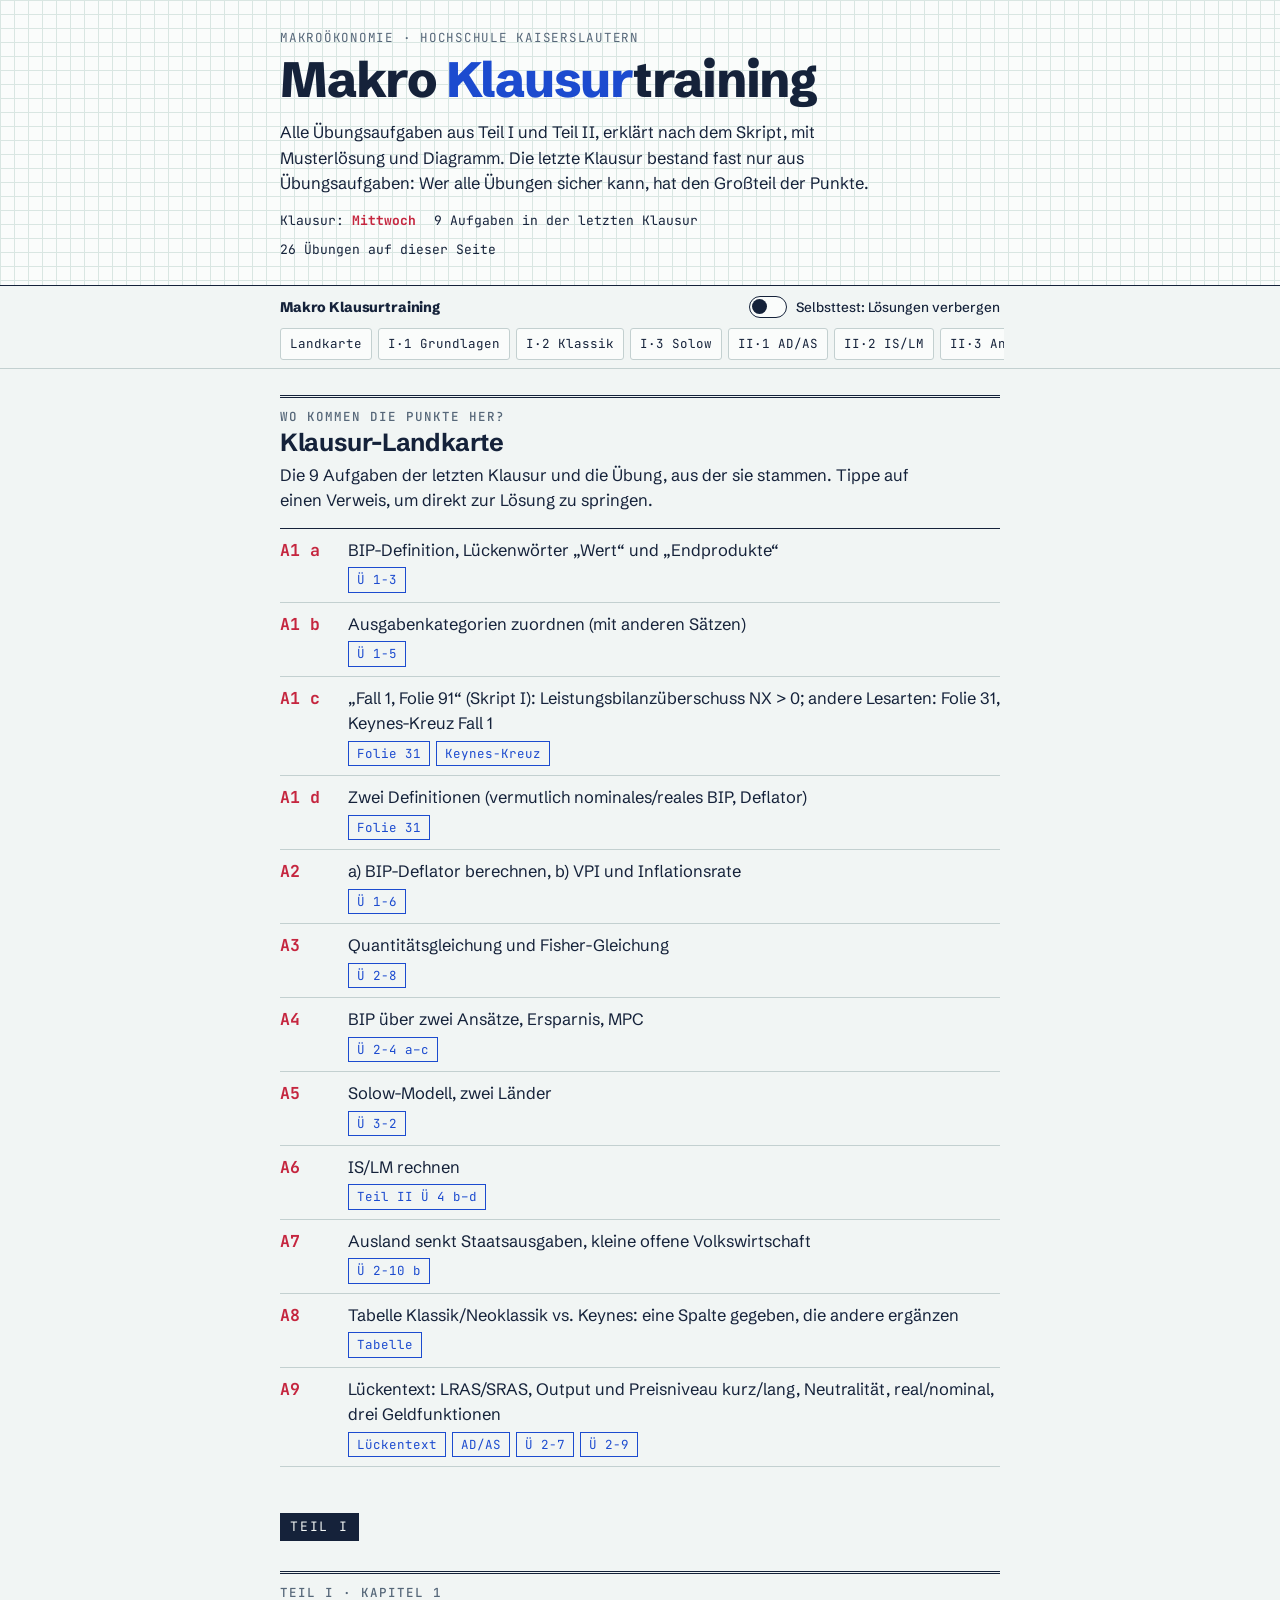
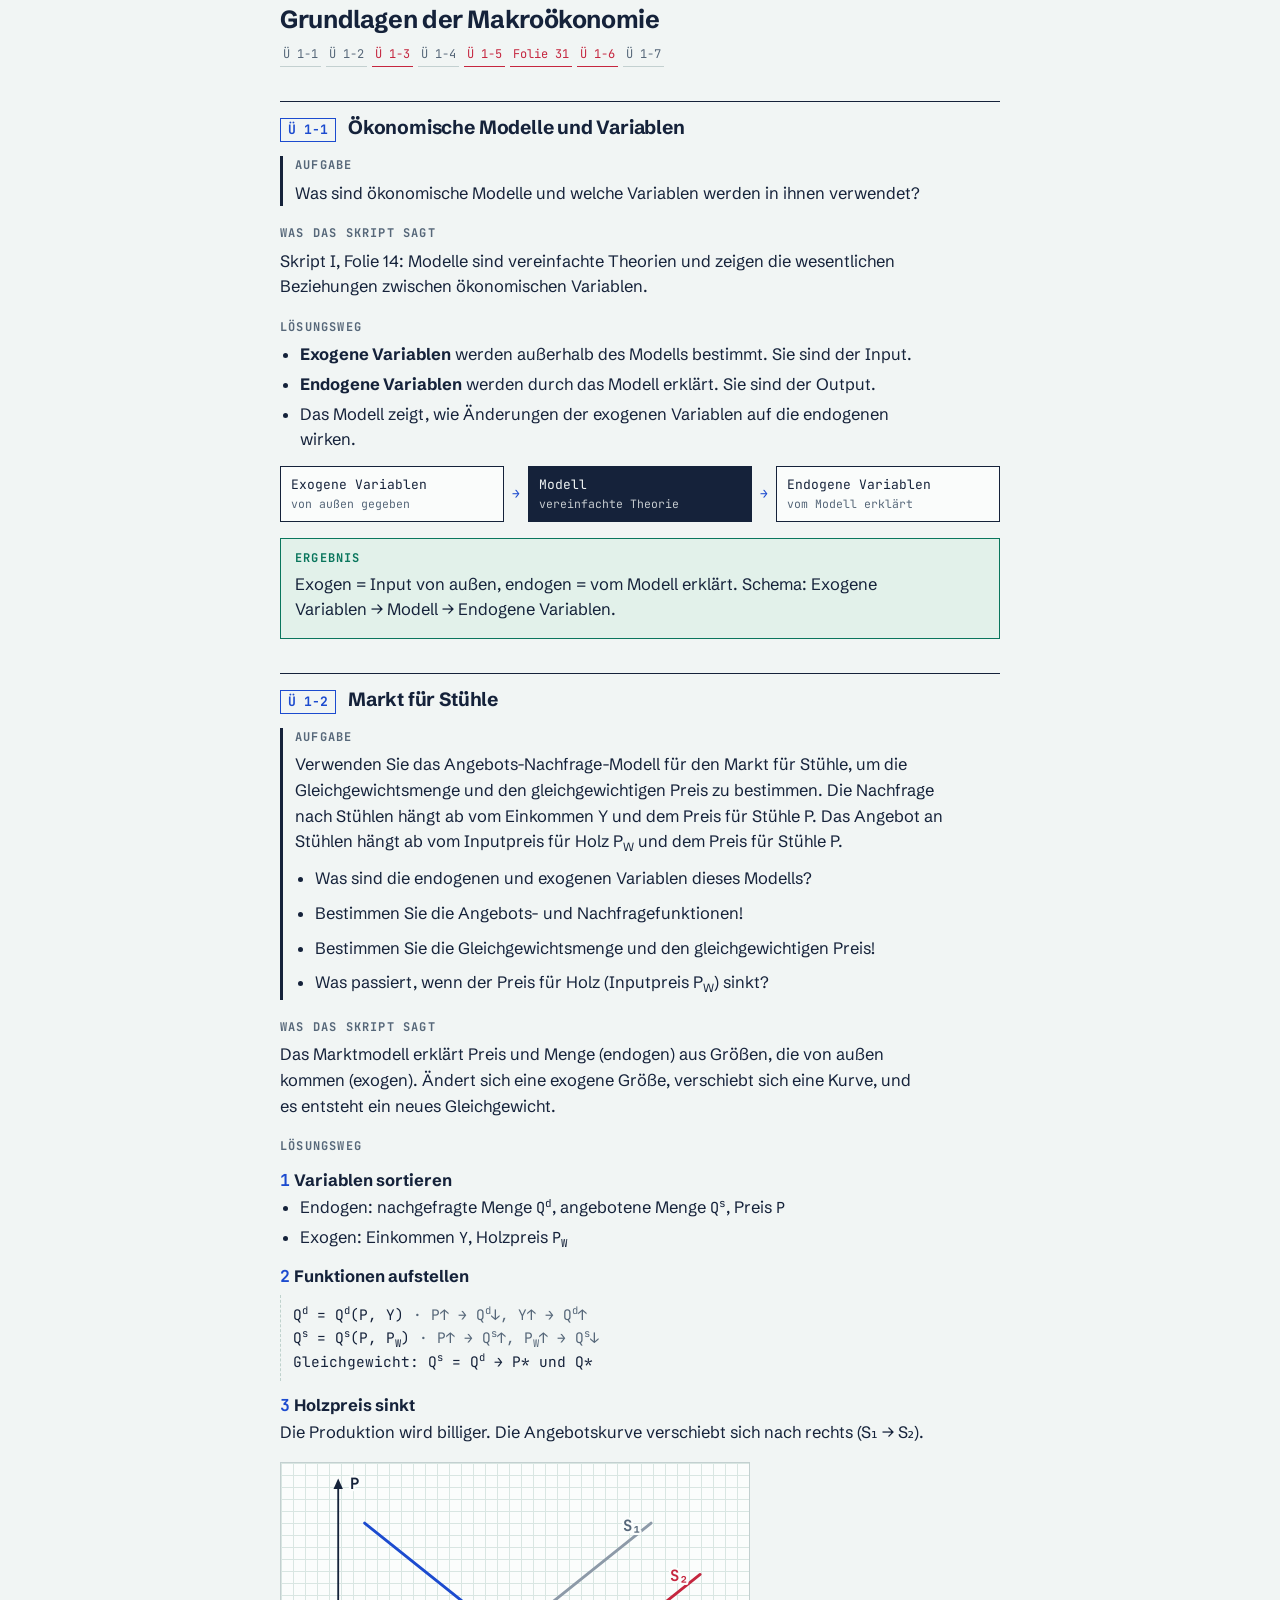
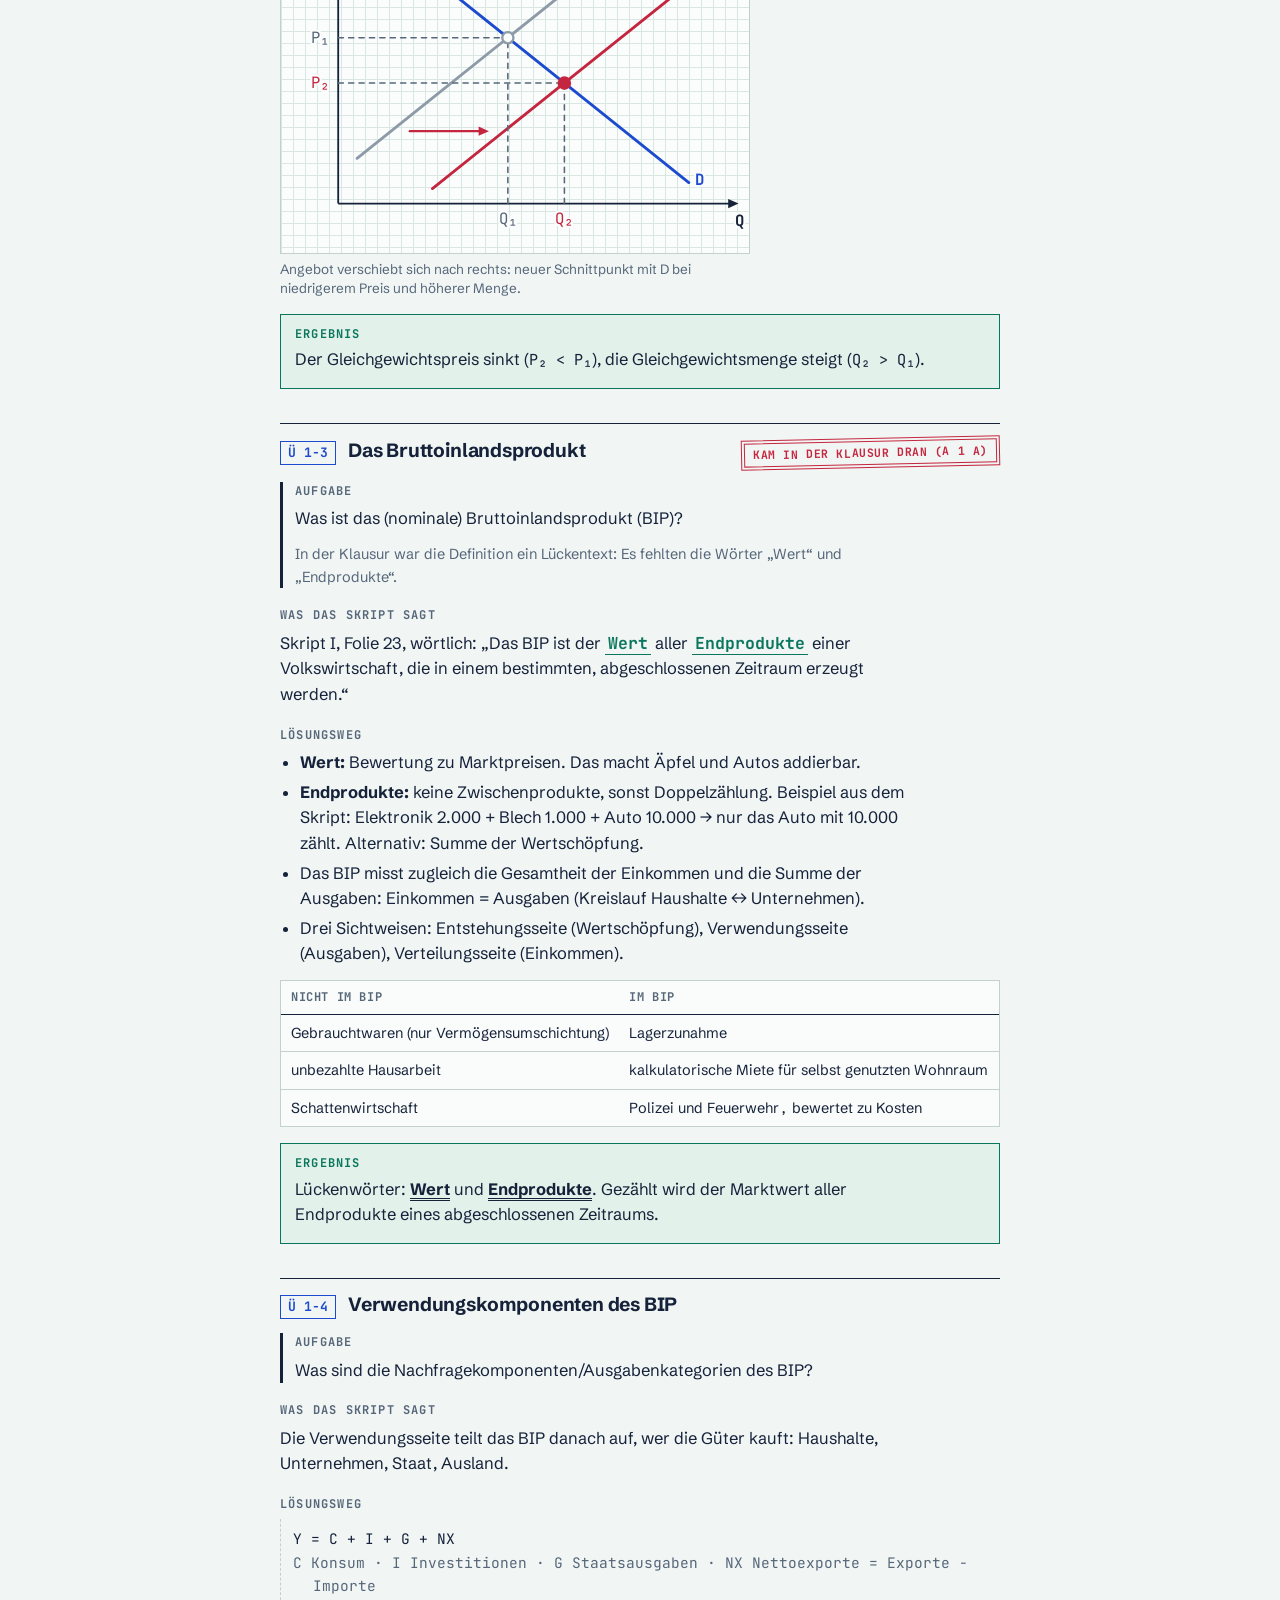
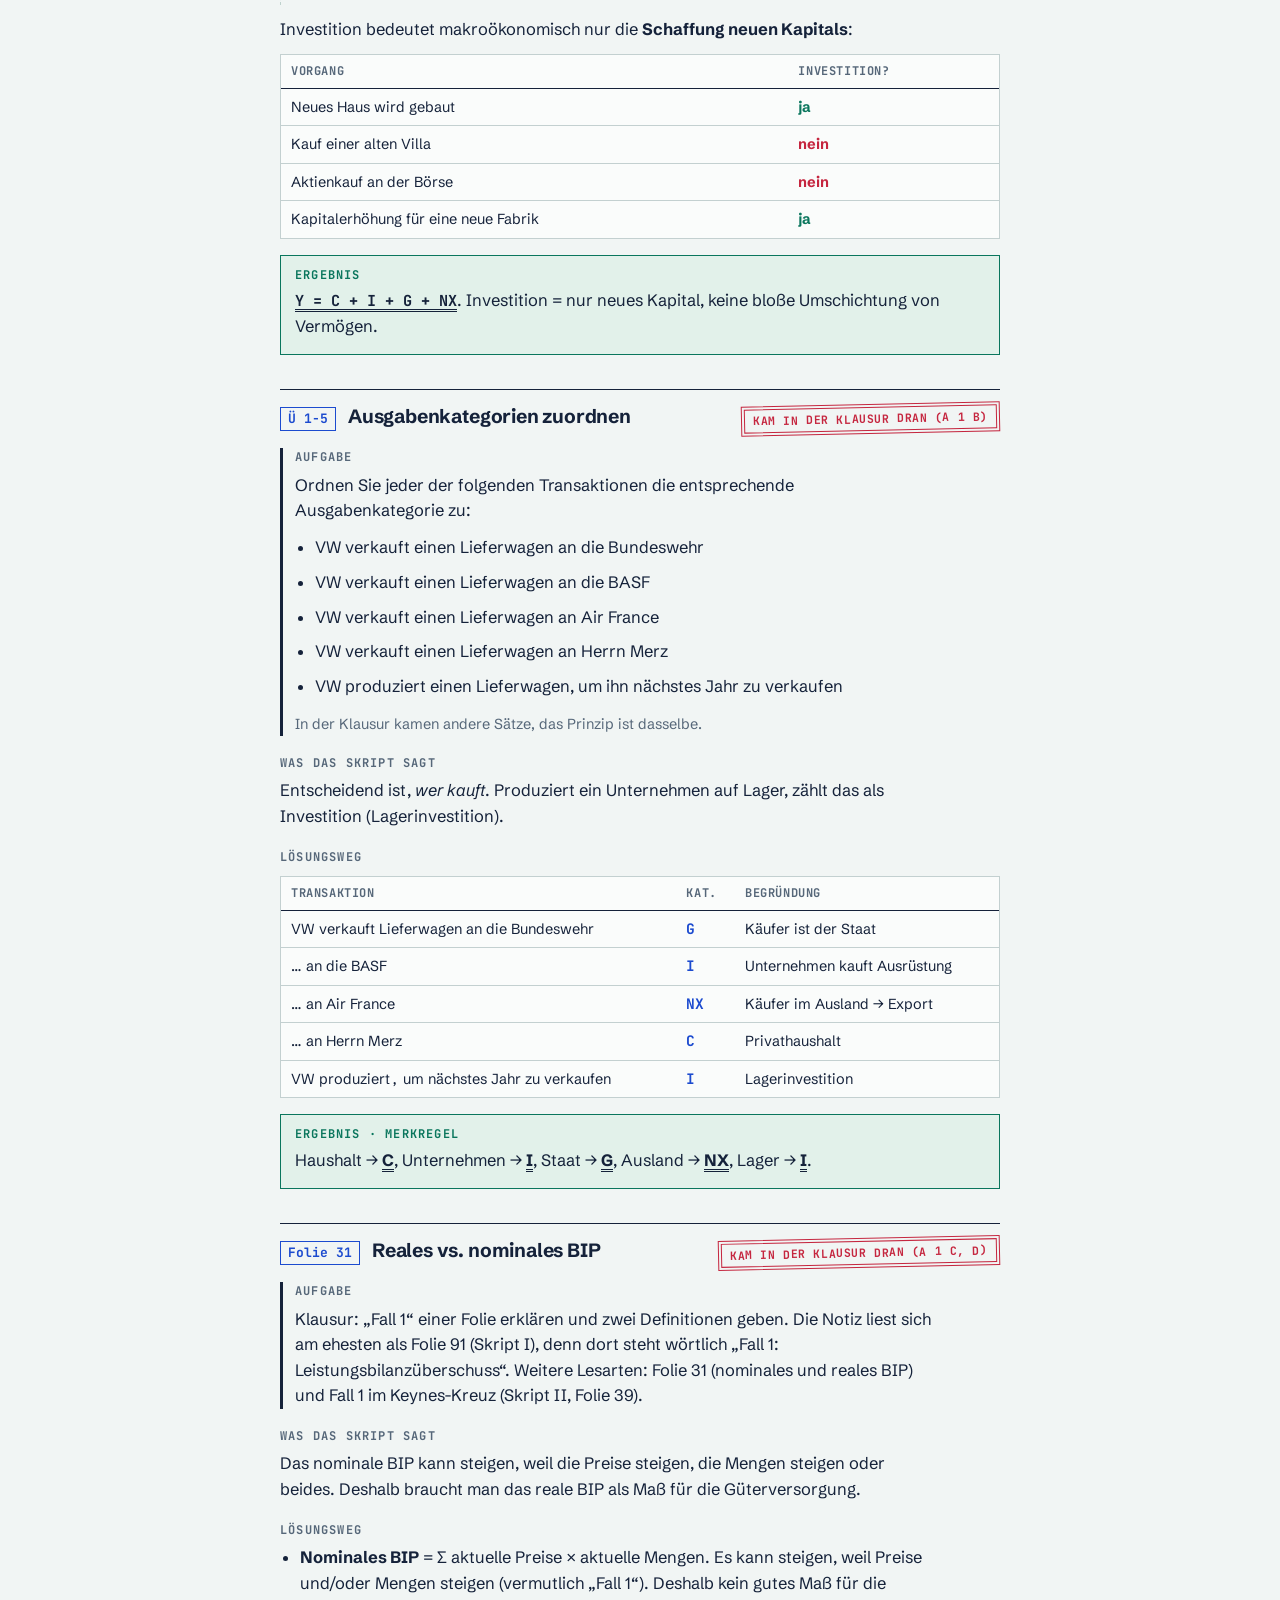
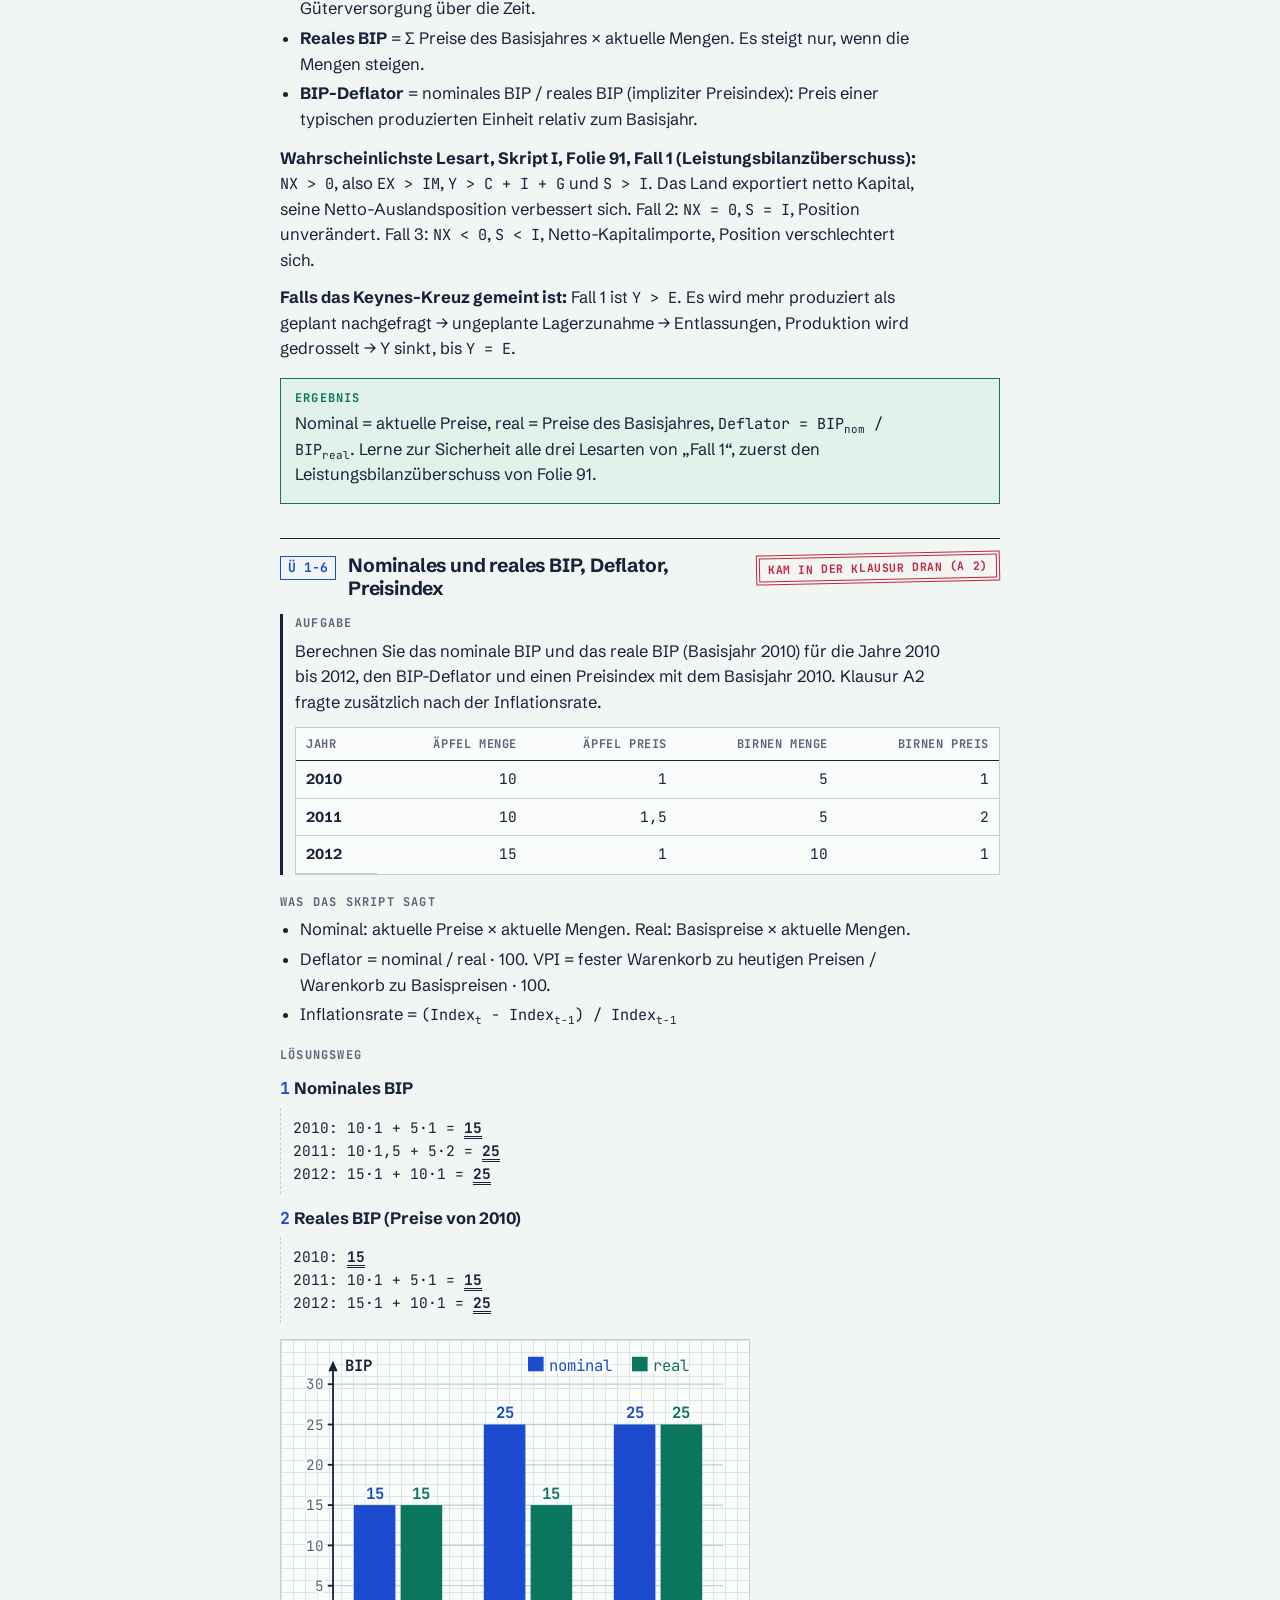
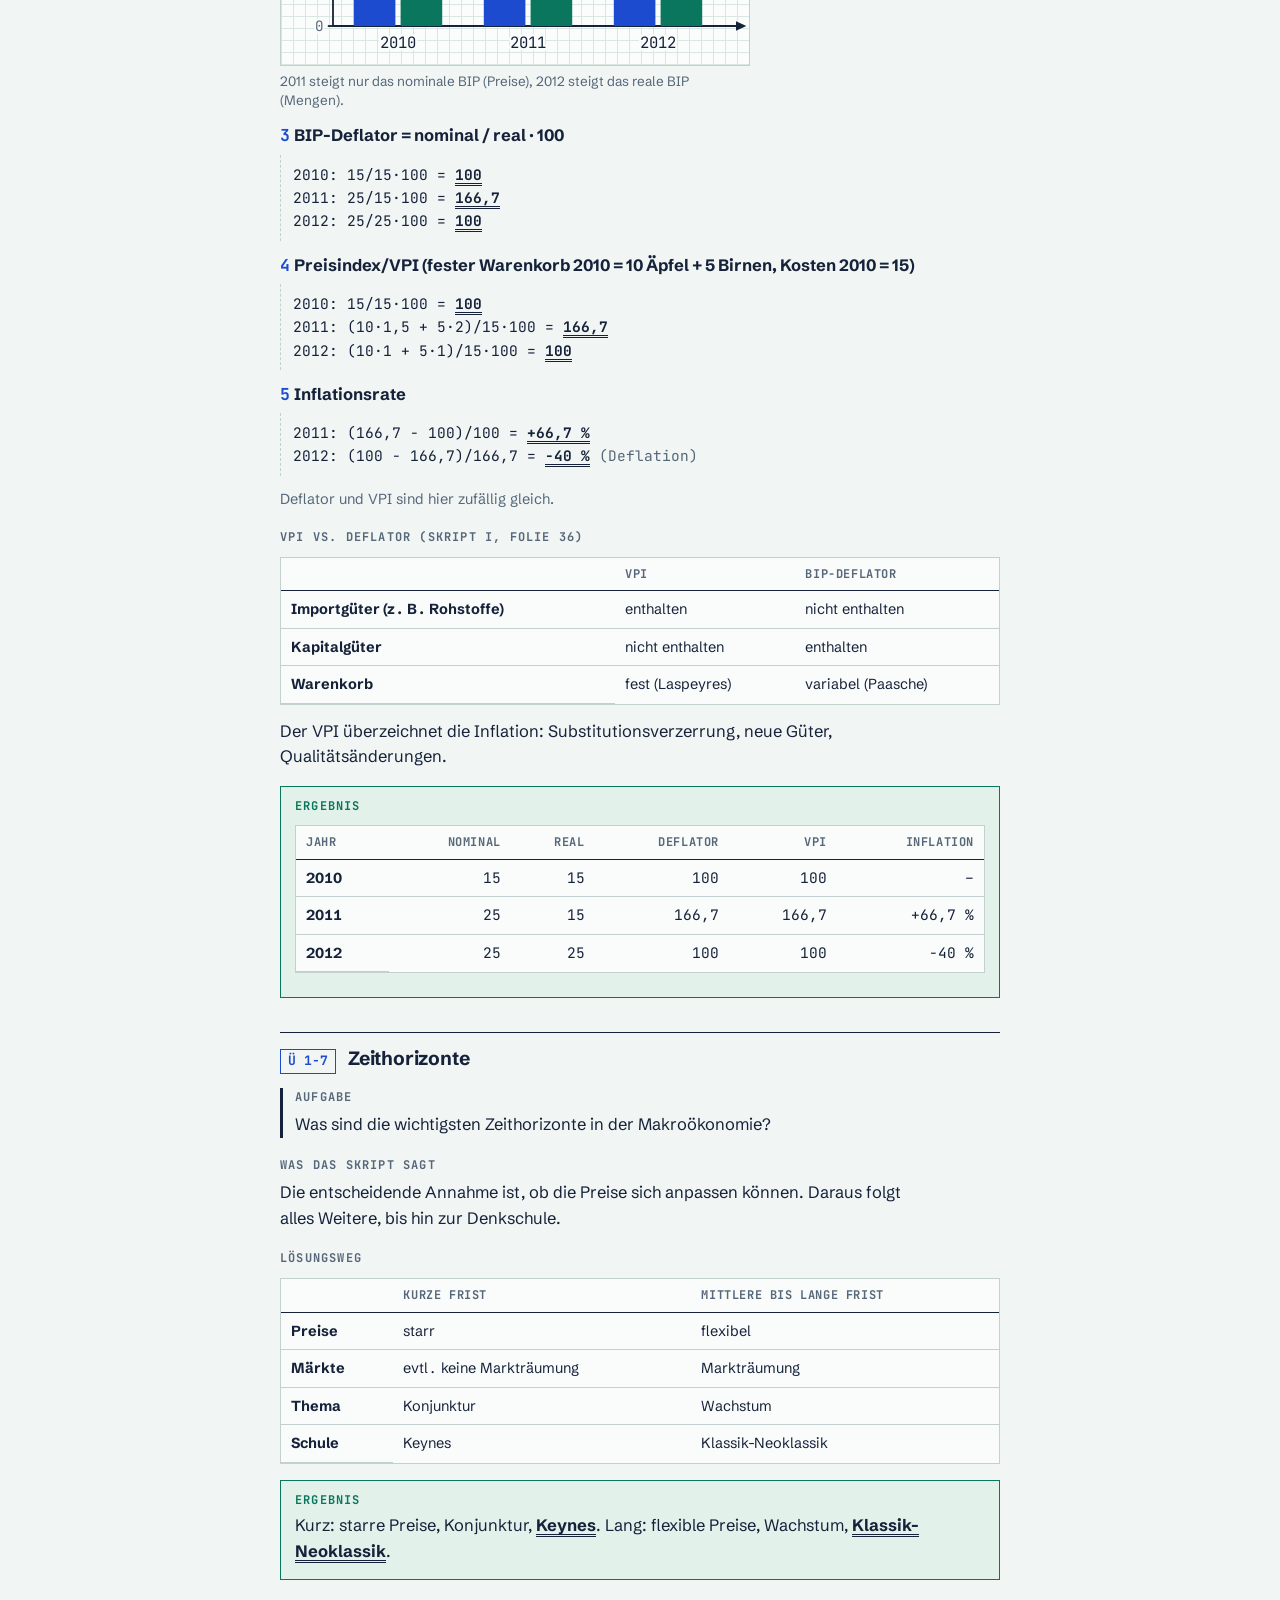
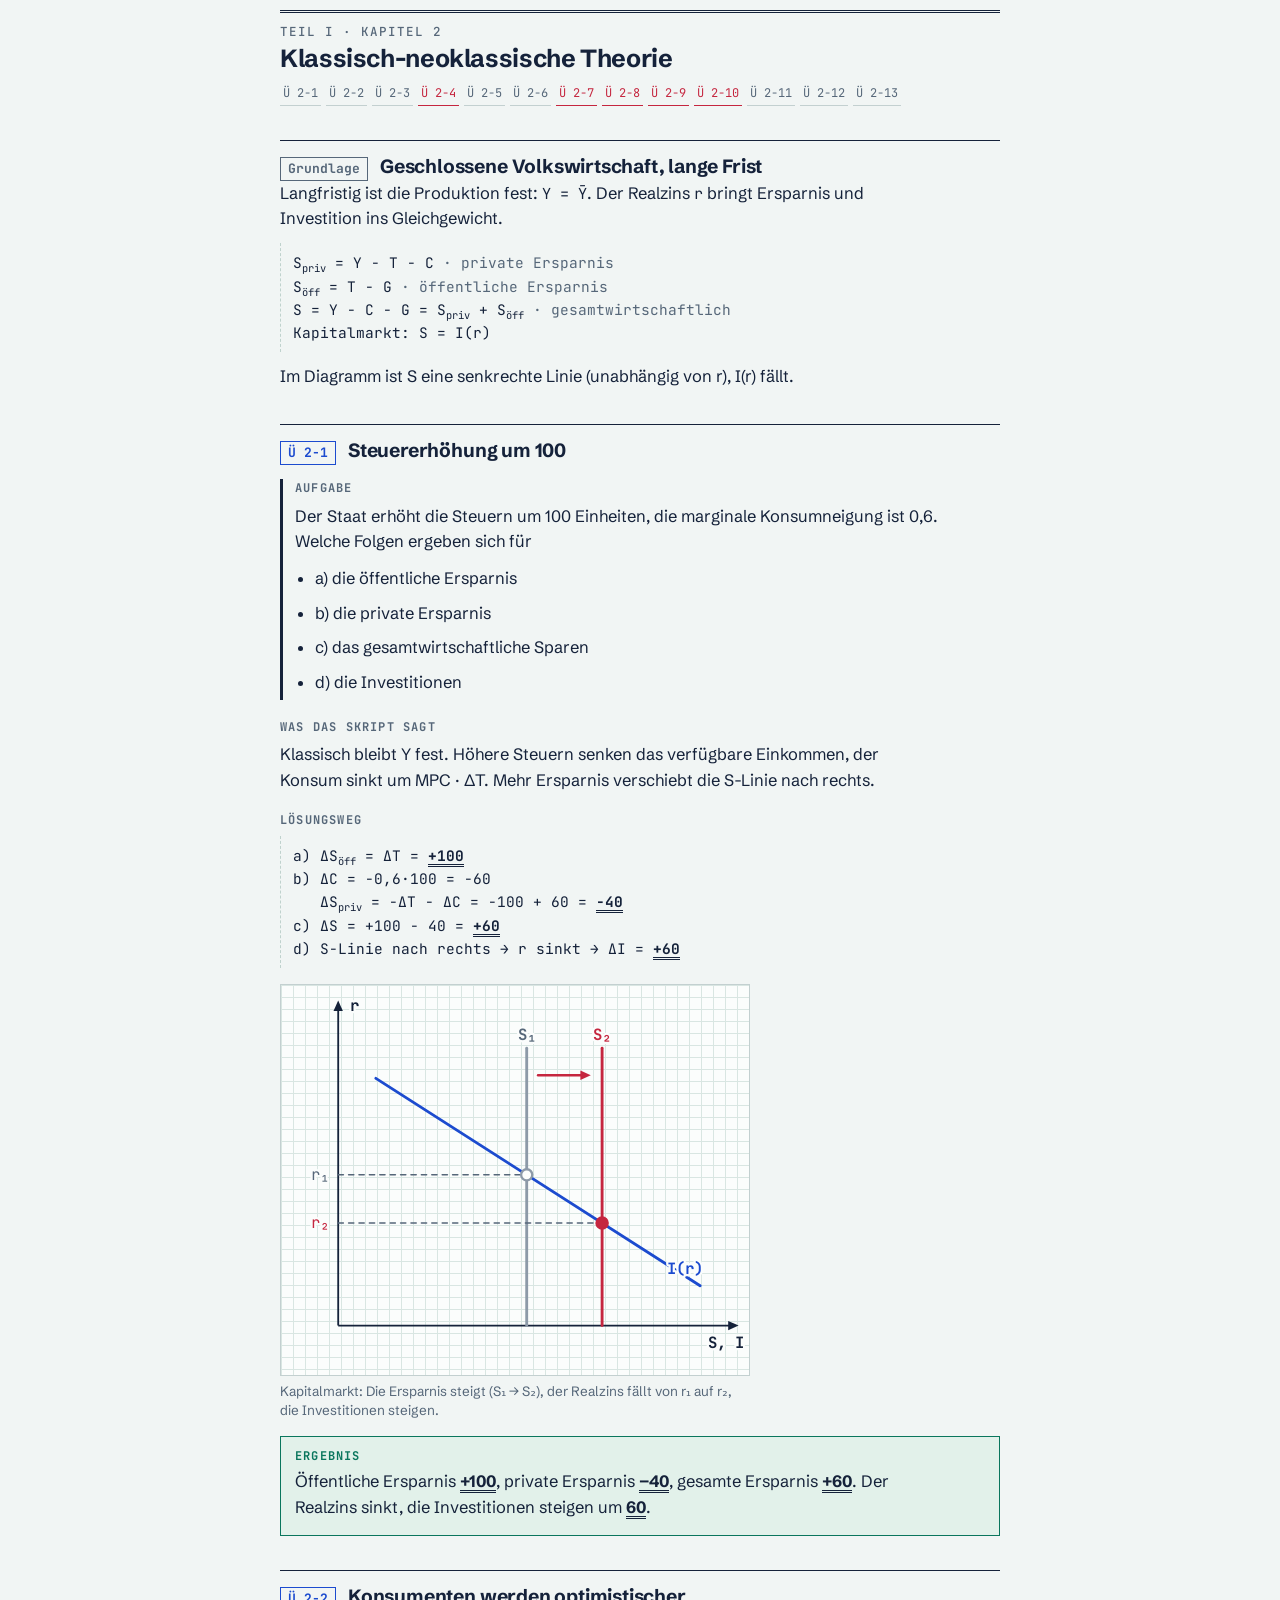
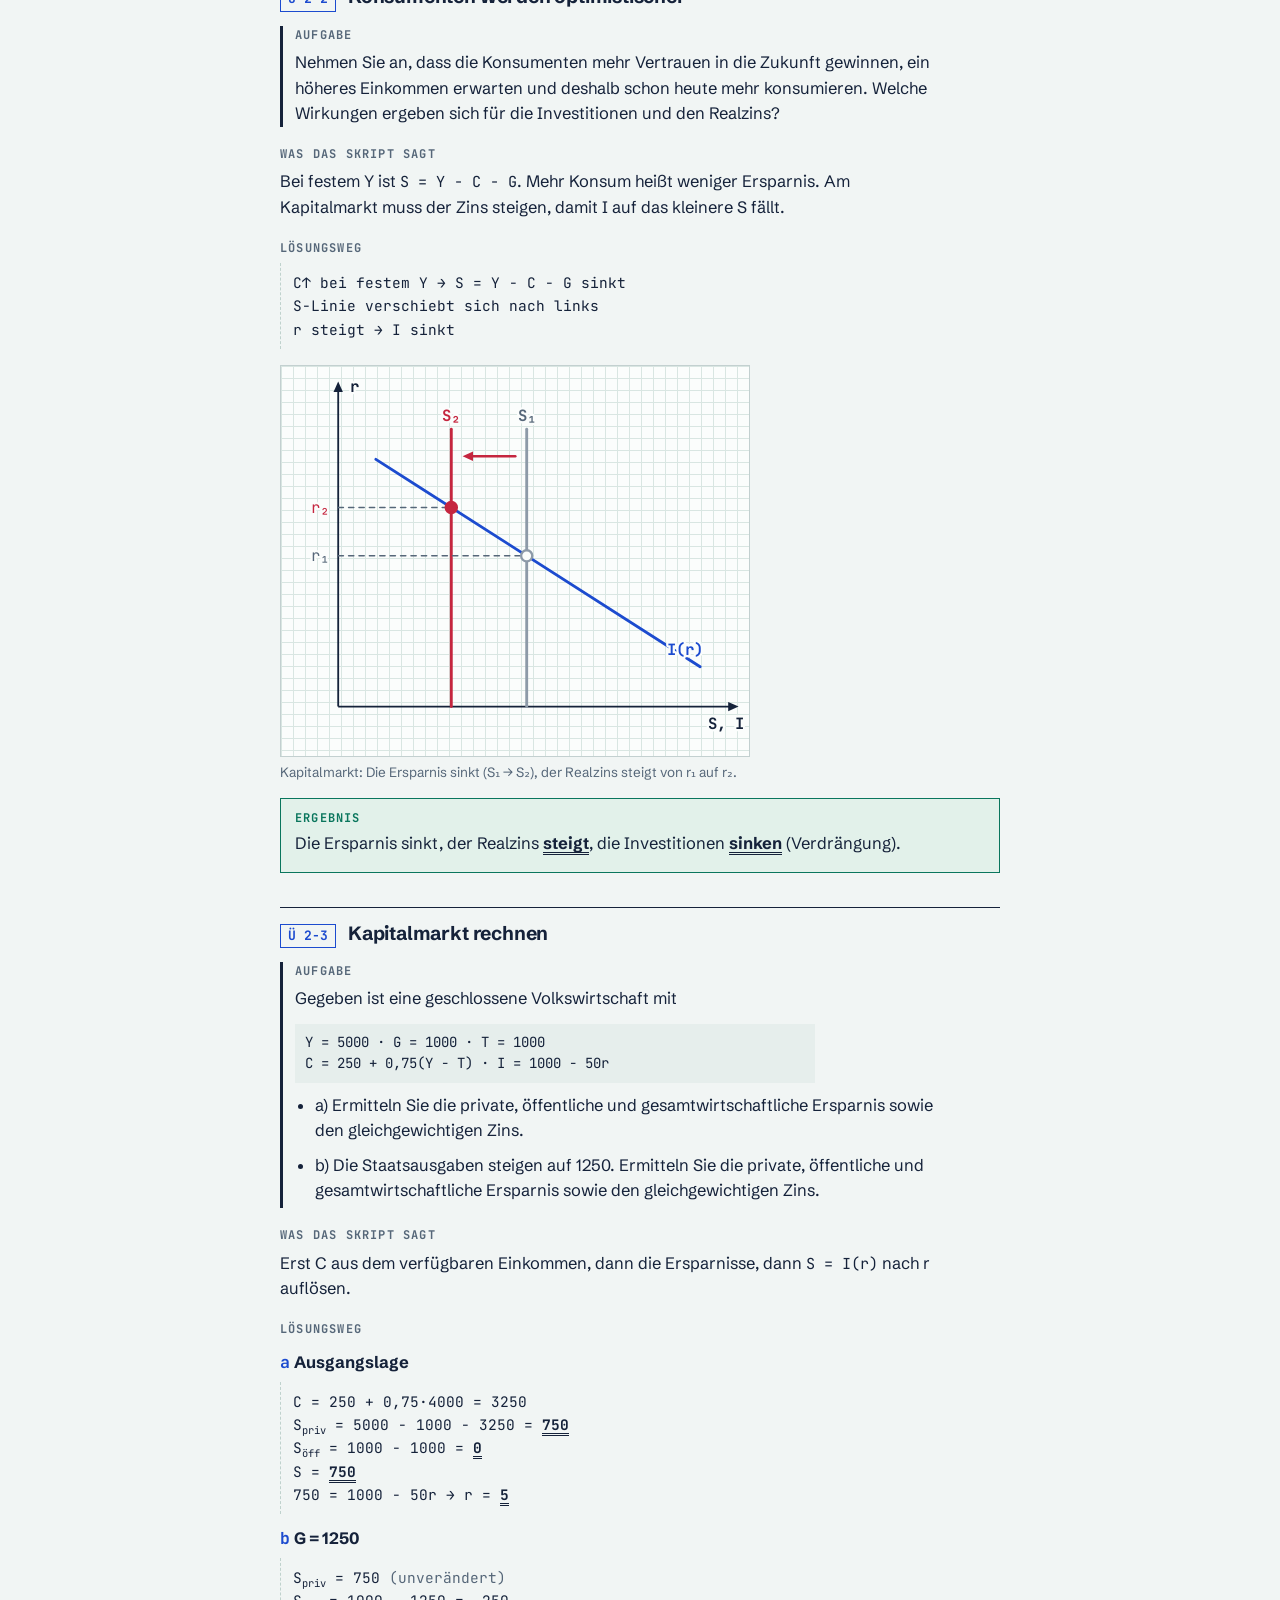
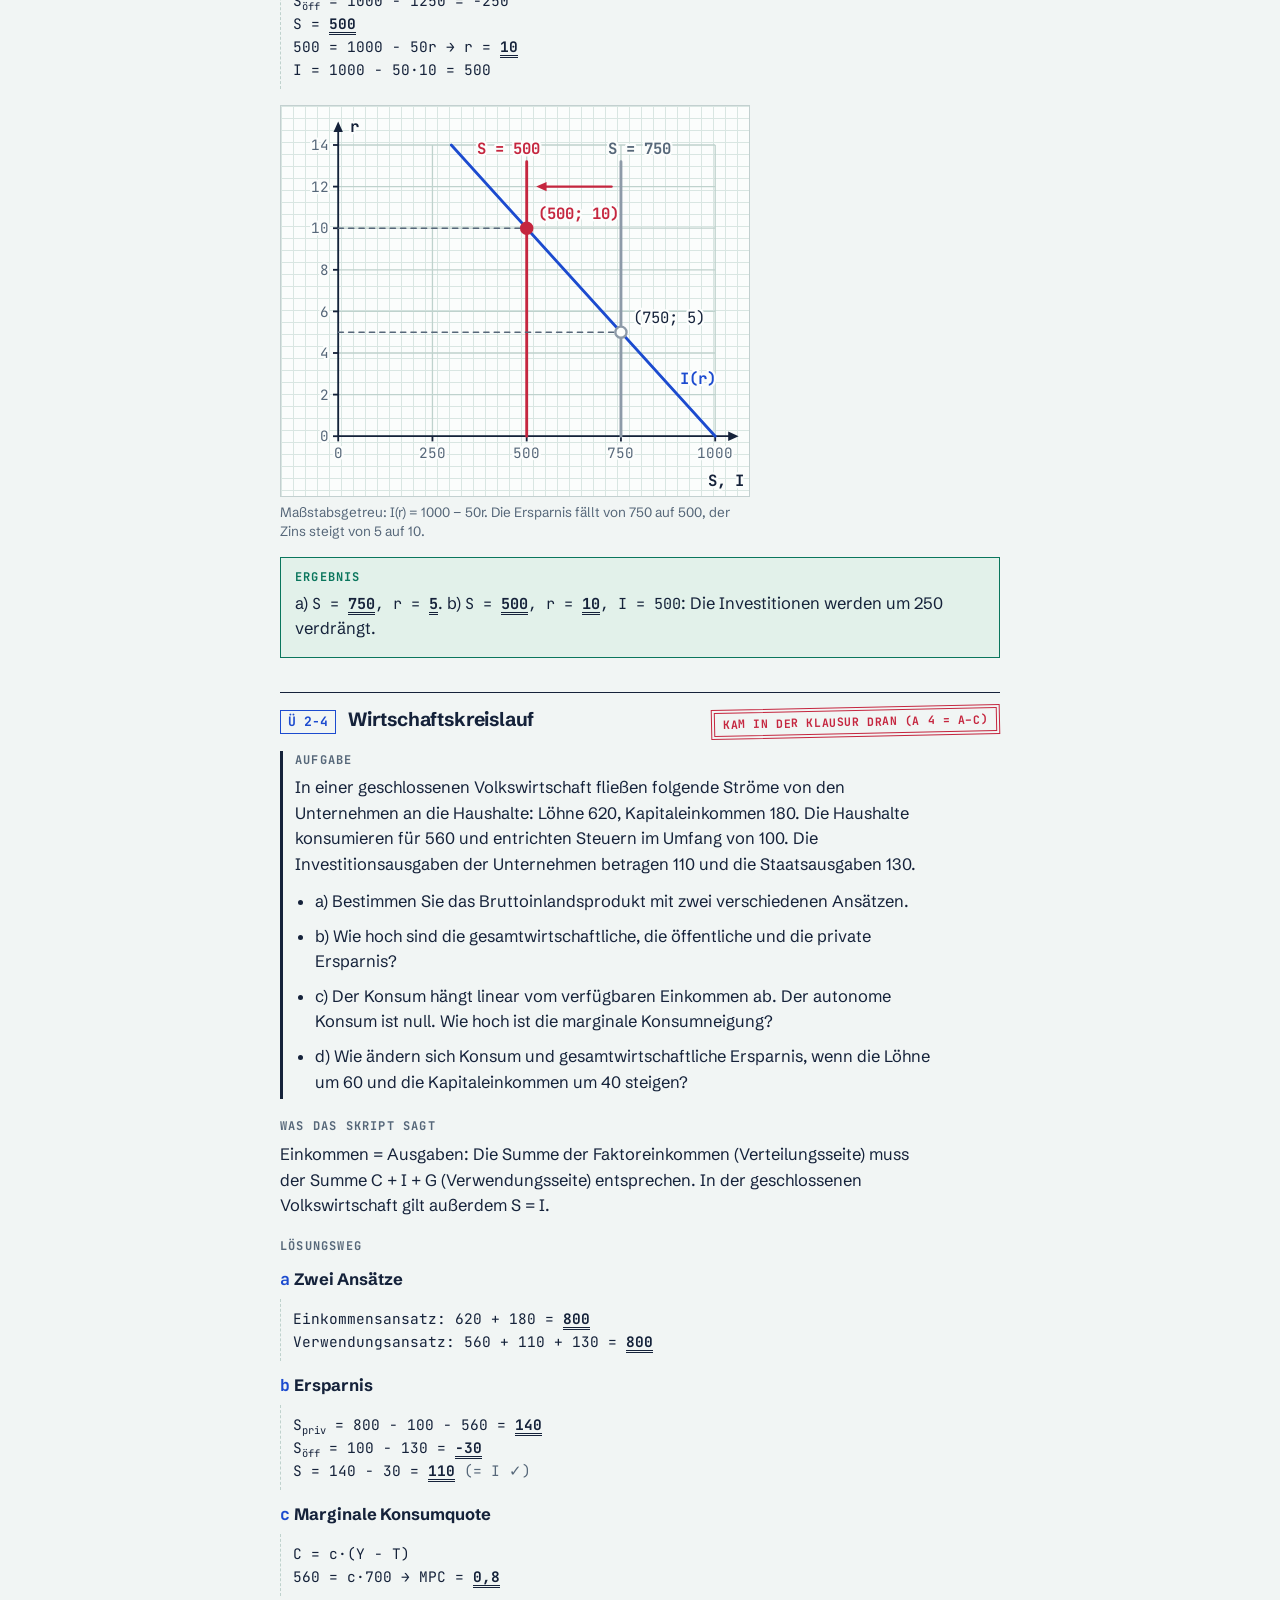
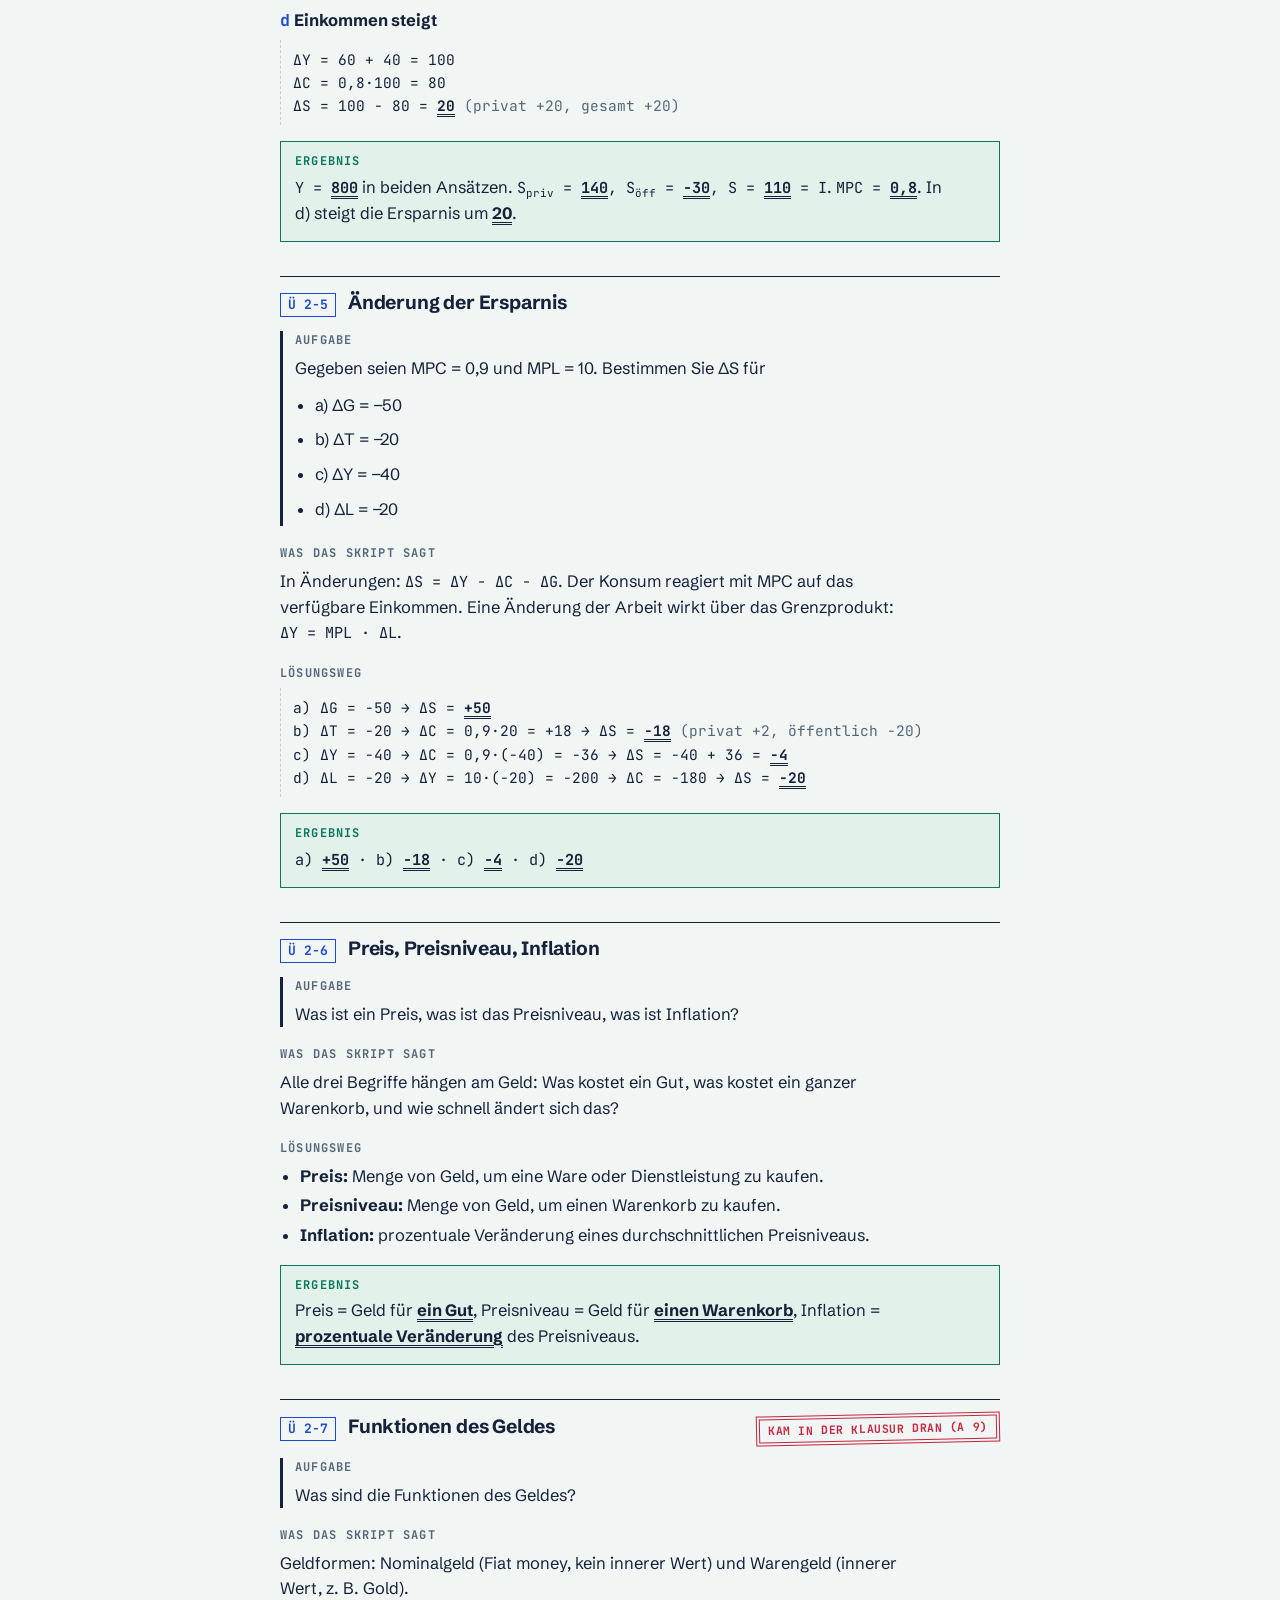
==== commit 06c17096: "Erklärvideo: Sprechertext, Sprachaufnahmen und Animationsgerüst Sprechertext für alle 9 Altklausur-A" ====
--- a/index.html
+++ b/index.html
@@ -237,7 +237,7 @@
   <ul class="map">
     <li><span class="a">A1 a</span><span class="t">BIP-Definition, Lückenwörter „Wert“ und „Endprodukte“</span><span class="go"><a href="#u1-3">Ü 1-3</a></span></li>
     <li><span class="a">A1 b</span><span class="t">Ausgabenkategorien zuordnen (mit anderen Sätzen)</span><span class="go"><a href="#u1-5">Ü 1-5</a></span></li>
-    <li><span class="a">A1 c</span><span class="t">„Fall 1, Folie 31“: reales vs. nominales BIP; eventuell Keynes-Kreuz, Fall 1 Y &gt; E</span><span class="go"><a href="#f31">Folie 31</a><a href="#kap5">Keynes-Kreuz</a></span></li>
+    <li><span class="a">A1 c</span><span class="t">„Fall 1, Folie 91“ (Skript I): Leistungsbilanzüberschuss NX &gt; 0; andere Lesarten: Folie 31, Keynes-Kreuz Fall 1</span><span class="go"><a href="#f31">Folie 31</a><a href="#kap5">Keynes-Kreuz</a></span></li>
     <li><span class="a">A1 d</span><span class="t">Zwei Definitionen (vermutlich nominales/reales BIP, Deflator)</span><span class="go"><a href="#f31">Folie 31</a></span></li>
     <li><span class="a">A2</span><span class="t">a) BIP-Deflator berechnen, b) VPI und Inflationsrate</span><span class="go"><a href="#u1-6">Ü 1-6</a></span></li>
     <li><span class="a">A3</span><span class="t">Quantitätsgleichung und Fisher-Gleichung</span><span class="go"><a href="#u2-8">Ü 2-8</a></span></li>
@@ -368,7 +368,7 @@
 
   <article class="ex" id="f31">
     <header class="ex-h"><span class="ex-no">Folie 31</span><h3>Reales vs. nominales BIP</h3><span class="stamp">Kam in der Klausur dran (A 1 c, d)</span></header>
-    <section class="task"><h4>Aufgabe</h4><p>Klausur: „Fall 1, Folie 31“ erklären und zwei Definitionen geben. Vermutlich gemeint: nominales BIP, reales BIP und Deflator. Möglich ist auch Fall 1 im Keynes-Kreuz (Skript II, Folie 39).</p></section>
+    <section class="task"><h4>Aufgabe</h4><p>Klausur: „Fall 1“ einer Folie erklären und zwei Definitionen geben. Die Notiz liest sich am ehesten als Folie 91 (Skript I), denn dort steht wörtlich „Fall 1: Leistungsbilanzüberschuss“. Weitere Lesarten: Folie 31 (nominales und reales BIP) und Fall 1 im Keynes-Kreuz (Skript II, Folie 39).</p></section>
     <section class="theory"><h4>Was das Skript sagt</h4><p>Das nominale BIP kann steigen, weil die Preise steigen, die Mengen steigen oder beides. Deshalb braucht man das reale BIP als Maß für die Güterversorgung.</p></section>
     <div class="sol">
       <h4>Lösungsweg</h4>
@@ -377,8 +377,9 @@
         <li><strong>Reales BIP</strong> = Σ Preise des Basisjahres × aktuelle Mengen. Es steigt nur, wenn die Mengen steigen.</li>
         <li><strong>BIP-Deflator</strong> = nominales BIP / reales BIP (impliziter Preisindex): Preis einer typischen produzierten Einheit relativ zum Basisjahr.</li>
       </ul>
+      <p><strong>Wahrscheinlichste Lesart, Skript I, Folie 91, Fall 1 (Leistungsbilanzüberschuss):</strong> <span class="m">NX &gt; 0</span>, also <span class="m">EX &gt; IM</span>, <span class="m">Y &gt; C + I + G</span> und <span class="m">S &gt; I</span>. Das Land exportiert netto Kapital, seine Netto-Auslandsposition verbessert sich. Fall 2: <span class="m">NX = 0</span>, <span class="m">S = I</span>, Position unverändert. Fall 3: <span class="m">NX &lt; 0</span>, <span class="m">S &lt; I</span>, Netto-Kapitalimporte, Position verschlechtert sich.</p>
       <p><strong>Falls das Keynes-Kreuz gemeint ist:</strong> Fall 1 ist <span class="m">Y &gt; E</span>. Es wird mehr produziert als geplant nachgefragt → ungeplante Lagerzunahme → Entlassungen, Produktion wird gedrosselt → Y sinkt, bis <span class="m">Y = E</span>.</p>
-      <div class="res"><h4>Ergebnis</h4><p>Nominal = aktuelle Preise, real = Preise des Basisjahres, <span class="m">Deflator = BIP<sub>nom</sub> / BIP<sub>real</sub></span>. Lerne zur Sicherheit beide Lesarten von „Fall 1“.</p></div>
+      <div class="res"><h4>Ergebnis</h4><p>Nominal = aktuelle Preise, real = Preise des Basisjahres, <span class="m">Deflator = BIP<sub>nom</sub> / BIP<sub>real</sub></span>. Lerne zur Sicherheit alle drei Lesarten von „Fall 1“, zuerst den Leistungsbilanzüberschuss von Folie 91.</p></div>
     </div>
   </article>
 
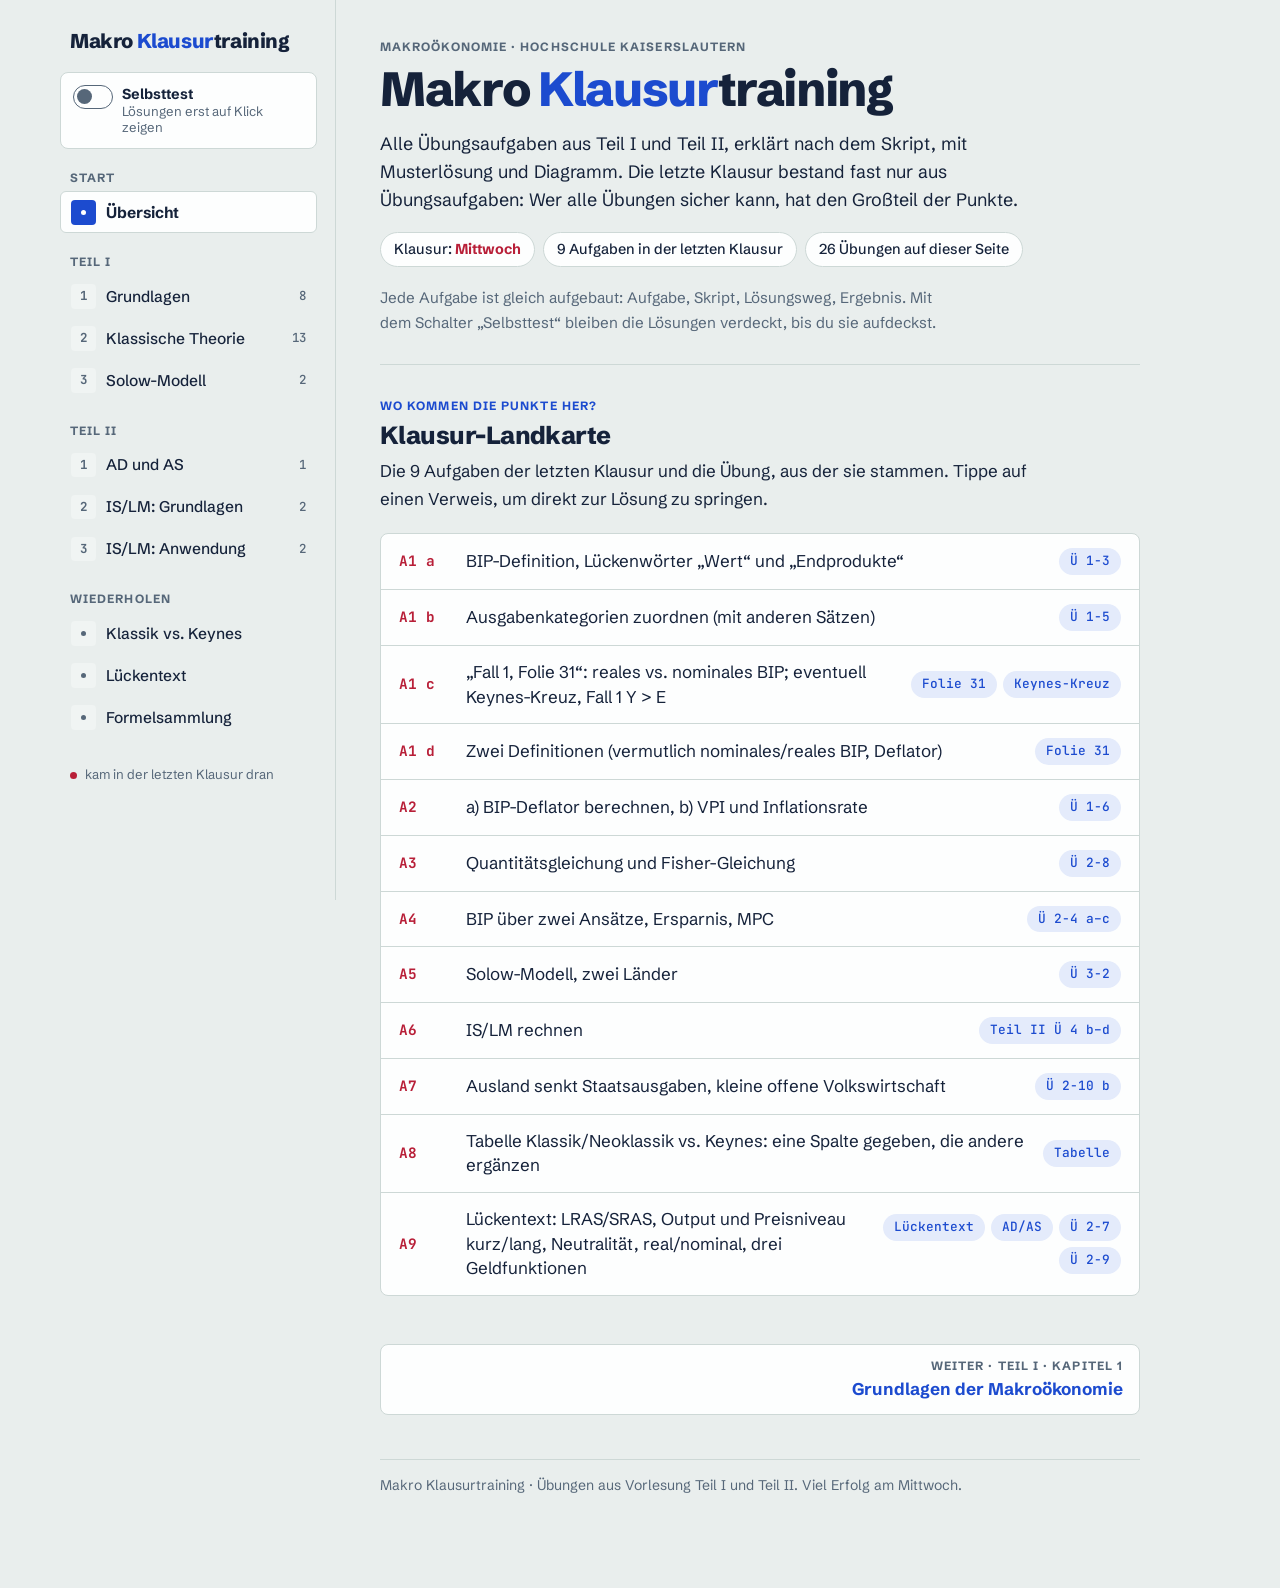
==== commit 1c2f4c33: "Lernseite übersichtlicher: Inhaltsverzeichnis, ein Kapitel pro Ansicht, Aufgaben als Blätter - Inhal" ====
--- a/index.html
+++ b/index.html
@@ -8,127 +8,187 @@
 <title>Makro Klausurtraining</title>
 <link rel="stylesheet" href="https://fonts.googleapis.com/css2?family=JetBrains+Mono:wght@400;500;700&family=Schibsted+Grotesk:wght@400;500;700;800&display=swap">
 <style>
+/* Layout: links das Inhaltsverzeichnis, rechts immer genau ein Kapitel. Jede Aufgabe ist ein eigenes Blatt mit festen Zonen: Aufgabe, Skript, Lösungsweg, Ergebnis. */
 :root{
-  --bg:#f1f5f4; --panel:#fafcfb; --figbg:#fbfdfc; --hdr:#f1f5f4;
-  --grid:#d9e6e2; --grid2:#bfd2cd;
-  --fg:#15223a; --mute:#566779; --line:#c3d0d0; --soft:#e6eeec;
-  --c1:#1c4bcf; --c2:#c5263f; --c3:#0a765d; --old:#8d9aa8;
-  --res-bg:#e2f1ea; --res-line:#0a765d; --stamp:#c5263f; --link:#1c4bcf;
+  --bg:#e9eeed; --panel:#fdfefe; --soft:#f0f4f3; --figbg:#fbfdfc;
+  --grid:#dde8e5; --grid2:#bfd2cd;
+  --fg:#15223a; --mute:#566779; --line:#cdd8d6;
+  --c1:#1c4bcf; --c1-soft:#e4ebfb; --on-c1:#ffffff;
+  --c2:#c5263f; --c3:#0a765d; --old:#8d9aa8;
+  --res-bg:#e5f3ed; --res-line:#0a765d;
+  --exam:#b81f38; --exam-bg:#fbe8eb;
+  --link:#1c4bcf; --scrim:rgb(12 20 34/.5);
   --sans:"Schibsted Grotesk",system-ui,-apple-system,"Segoe UI",Roboto,sans-serif;
   --mono:"JetBrains Mono",ui-monospace,"SF Mono",Menlo,Consolas,monospace;
+  --r:8px; --r-s:5px; --barh:54px;
+  --gl:max(16px,env(safe-area-inset-left,0px)); --gr:max(16px,env(safe-area-inset-right,0px));
 }
 @media (prefers-color-scheme: dark){
   :root:not([data-theme="light"]){
-    --bg:#0e1521; --panel:#131c2b; --figbg:#111a28; --hdr:#0e1521;
+    --bg:#0c121c; --panel:#141c2b; --soft:#1a2436; --figbg:#111a28;
     --grid:#1b2739; --grid2:#2a3a52;
-    --fg:#e3e9f2; --mute:#94a3b6; --line:#2b394e; --soft:#182233;
-    --c1:#84aaff; --c2:#ff8195; --c3:#5bd0a8; --old:#617187;
-    --res-bg:#11302b; --res-line:#5bd0a8; --stamp:#ff8195; --link:#9dbbff;
+    --fg:#e3e9f2; --mute:#94a3b6; --line:#2a384d;
+    --c1:#84aaff; --c1-soft:#1b294a; --on-c1:#0c121c;
+    --c2:#ff8195; --c3:#5bd0a8; --old:#617187;
+    --res-bg:#11302b; --res-line:#5bd0a8;
+    --exam:#ff8fa0; --exam-bg:#3a1a24;
+    --link:#9dbbff; --scrim:rgb(0 0 0/.6);
     color-scheme:dark;
   }
 }
 :root[data-theme="dark"]{
-  --bg:#0e1521; --panel:#131c2b; --figbg:#111a28; --hdr:#0e1521;
+  --bg:#0c121c; --panel:#141c2b; --soft:#1a2436; --figbg:#111a28;
   --grid:#1b2739; --grid2:#2a3a52;
-  --fg:#e3e9f2; --mute:#94a3b6; --line:#2b394e; --soft:#182233;
-  --c1:#84aaff; --c2:#ff8195; --c3:#5bd0a8; --old:#617187;
-  --res-bg:#11302b; --res-line:#5bd0a8; --stamp:#ff8195; --link:#9dbbff;
+  --fg:#e3e9f2; --mute:#94a3b6; --line:#2a384d;
+  --c1:#84aaff; --c1-soft:#1b294a; --on-c1:#0c121c;
+  --c2:#ff8195; --c3:#5bd0a8; --old:#617187;
+  --res-bg:#11302b; --res-line:#5bd0a8;
+  --exam:#ff8fa0; --exam-bg:#3a1a24;
+  --link:#9dbbff; --scrim:rgb(0 0 0/.6);
   color-scheme:dark;
 }
 *,*::before,*::after{box-sizing:border-box}
-html{scroll-padding-top:calc(env(safe-area-inset-top,0px) + 104px);-webkit-text-size-adjust:100%}
-@media (prefers-reduced-motion:no-preference){html{scroll-behavior:smooth}}
-body{margin:0;background:var(--bg);color:var(--fg);font-family:var(--sans);font-size:16.5px;line-height:1.55}
-body::before{content:"";position:fixed;inset:0 0 auto;height:env(safe-area-inset-top,0px);z-index:10;background:var(--hdr)}
+html{scroll-padding-top:calc(env(safe-area-inset-top,0px) + var(--barh) + 14px);-webkit-text-size-adjust:100%}
+body{margin:0;background:var(--bg);color:var(--fg);font-family:var(--sans);font-size:1.0625rem;line-height:1.65}
+body::before{content:"";position:fixed;inset:0 0 auto;height:env(safe-area-inset-top,0px);z-index:10;background:var(--bg)}
 a{color:var(--link);text-underline-offset:2px}
-:focus-visible{outline:2px solid var(--c1);outline-offset:2px;border-radius:2px}
-.wrap{max-width:47rem;margin-inline:auto;padding-left:max(16px,env(safe-area-inset-left,0px));padding-right:max(16px,env(safe-area-inset-right,0px))}
-
-/* Kopf */
-.top{background-color:var(--panel);background-image:linear-gradient(var(--grid) 1px,transparent 1px),linear-gradient(90deg,var(--grid) 1px,transparent 1px);background-size:14px 14px;border-bottom:1.5px solid var(--fg)}
-.top .wrap{padding-block:28px 22px}
-.kicker{font-family:var(--mono);font-size:12.5px;letter-spacing:.06em;text-transform:uppercase;color:var(--mute);margin:0 0 8px}
-h1{font-size:clamp(2rem,8vw,3.1rem);line-height:1.02;letter-spacing:-.025em;font-weight:800;margin:0 0 14px;text-wrap:balance}
+:focus-visible{outline:2px solid var(--c1);outline-offset:2px;border-radius:3px}
+[tabindex="-1"]:focus{outline:none}
+p{margin:0 0 .8em;max-width:65ch;text-wrap:pretty}
+ul,ol{margin:0 0 .9em;padding-left:1.25em;max-width:65ch}
+li{margin-bottom:.35em}
+sub,sup{font-size:.72em;line-height:0}
+h4,.kicker,h2 small,.toc-g,.pager small,.chaps small,thead th,.fs dt{font-family:var(--sans);font-weight:700;font-size:.75rem;line-height:1.2;letter-spacing:.09em;text-transform:uppercase;color:var(--mute)}
+h4{margin:0 0 10px}
+
+/* Kopfleiste und Inhaltsverzeichnis (schmal: Leiste mit ausklappbarem Inhalt) */
+.side{position:sticky;top:env(safe-area-inset-top,0px);z-index:20;background:var(--bg);border-bottom:1px solid var(--line)}
+.bar{display:flex;align-items:center;gap:12px;height:var(--barh);padding-left:var(--gl);padding-right:var(--gr)}
+.menu{flex:none;display:inline-flex;align-items:center;gap:8px;height:38px;padding:0 12px 0 10px;font:700 .9rem var(--sans);color:var(--fg);background:var(--panel);border:1px solid var(--line);border-radius:var(--r-s);cursor:pointer}
+.menu svg{flex:none;width:16px;height:16px}
+.menu svg path{stroke:currentColor;stroke-width:1.8;stroke-linecap:round;fill:none}
+.brand{display:none;font-weight:800;font-size:1.25rem;line-height:1.1;letter-spacing:-.02em;color:var(--fg);text-decoration:none}
+.brand span{color:var(--c1)}
+.loc{flex:1 1 auto;display:flex;flex-direction:column;justify-content:center;min-width:0;max-width:none;margin:0;line-height:1.25}
+.loc span,.loc b{white-space:nowrap;overflow:hidden;text-overflow:ellipsis}
+.loc span{font-size:.9rem;font-weight:500;color:var(--mute)}
+.loc b{font-size:.86rem}
+.loc b:empty{display:none}
+.loc.has-ex span{font-size:.74rem}
+.sw{flex:none;display:flex;align-items:center;gap:9px;font-size:.9rem;line-height:1.25;cursor:pointer}
+.sw input{appearance:none;-webkit-appearance:none;flex:none;width:40px;height:24px;border-radius:12px;border:1.5px solid var(--mute);background:var(--panel);position:relative;margin:0;cursor:pointer}
+.sw input::after{content:"";position:absolute;top:3px;left:3px;width:15px;height:15px;border-radius:50%;background:var(--mute)}
+.sw input:checked{background:var(--c1);border-color:var(--c1)}
+.sw input:checked::after{left:19px;background:var(--on-c1)}
+@media (prefers-reduced-motion:no-preference){.sw input::after{transition:left .15s}}
+.sw b{display:block}
+.sw small{display:none;font-size:.82rem;color:var(--mute)}
+.scrim{position:fixed;inset:0;background:var(--scrim)}
+.toc{--sel:var(--soft);position:fixed;inset:0 auto 0 0;width:min(88vw,21rem);overflow-y:auto;overscroll-behavior:contain;background:var(--panel);border-right:1px solid var(--line);padding:calc(env(safe-area-inset-top,0px) + 10px) 12px calc(env(safe-area-inset-bottom,0px) + 28px) max(12px,env(safe-area-inset-left,0px));transform:translateX(-105%);visibility:hidden}
+.menu-open .toc{transform:none;visibility:visible}
+@media (prefers-reduced-motion:no-preference){
+  .toc{transition:transform .18s ease-out,visibility 0s .18s}
+  .menu-open .toc{transition:transform .18s ease-out}
+}
+.toc-h{display:flex;align-items:center;justify-content:space-between;padding:0 0 6px 10px;font-weight:800;font-size:1.05rem}
+.x{width:40px;height:40px;border:0;background:none;color:var(--fg);font-size:1.6rem;line-height:1;cursor:pointer;border-radius:var(--r-s)}
+.toc-g{margin:22px 0 6px;padding-left:10px;max-width:none}
+.toc-g:first-of-type{margin-top:8px}
+.toc-l,.sub{list-style:none;margin:0;padding:0;max-width:none}
+.toc-l li,.sub li{margin:0}
+.toc-l>li>a{display:flex;align-items:center;gap:10px;min-height:42px;padding:7px 10px;border:1px solid transparent;border-radius:6px;color:var(--fg);text-decoration:none;font-weight:500;font-size:.97rem;line-height:1.25}
+.toc-l>li>a:hover{background:var(--sel)}
+.toc-l>li>a.on{background:var(--sel);border-color:var(--line);font-weight:700}
+.tn{flex:none;display:grid;place-items:center;width:1.55rem;height:1.55rem;border-radius:4px;background:var(--soft);color:var(--mute);font:700 .78rem/1 var(--mono)}
+.tn:empty::before{content:"";width:5px;height:5px;border-radius:50%;background:currentColor}
+.toc-l>li>a.on .tn{background:var(--c1);color:var(--on-c1)}
+.tc{margin-left:auto;font:500 .78rem/1 var(--mono);color:var(--mute)}
+.sub{margin:4px 0 10px 22px;padding-left:10px;border-left:1px solid var(--line)}
+.sub a{display:flex;align-items:baseline;gap:8px;padding:6px 8px;border-radius:4px;font-size:.88rem;line-height:1.3;color:var(--mute);text-decoration:none}
+.sub a:hover{color:var(--fg);background:var(--sel)}
+.sub a.on{color:var(--fg);font-weight:700}
+.sn{font-family:var(--mono);font-size:.86em;font-weight:500;white-space:nowrap;margin-right:.45em}
+.st{flex:1 1 auto;min-width:0;overflow-wrap:anywhere;hyphens:auto}
+.dot{flex:none;display:inline-block;width:7px;height:7px;border-radius:50%;background:var(--exam)}
+.sub .dot{align-self:center}
+.toc-key{display:flex;align-items:center;gap:8px;margin:26px 0 0;padding-left:10px;font-size:.82rem;color:var(--mute);max-width:none}
+
+/* Seiten: es ist immer genau ein Kapitel sichtbar */
+main{display:block;max-width:48rem;margin-inline:auto;padding-block:26px 72px;padding-left:var(--gl);padding-right:var(--gr)}
+.page{margin-bottom:64px}
+.js .page{display:none;margin-bottom:0}
+.js .page.on{display:block}
+h1{font-size:clamp(2rem,1.3rem + 3.4vw,3rem);line-height:1.04;letter-spacing:-.028em;font-weight:800;margin:0 0 16px;text-wrap:balance}
 h1 span{color:var(--c1)}
-.lead{max-width:60ch;margin:0 0 14px}
-.facts{display:flex;flex-wrap:wrap;gap:6px 18px;margin:0;padding:0;list-style:none;font-family:var(--mono);font-size:13px}
-.facts li{min-width:0}
-.facts b{color:var(--c2)}
-
-/* Sticky-Navigation */
-.bar{position:sticky;top:env(safe-area-inset-top,0px);z-index:9;background:var(--hdr);border-bottom:1px solid var(--line)}
-.bar .wrap{padding-block:7px 0}
-.bar-row{display:flex;align-items:center;justify-content:space-between;gap:12px;min-width:0}
-.brand{font-weight:800;letter-spacing:-.01em;font-size:14px;white-space:nowrap;display:none}
-@media (min-width:640px){.brand{display:block}}
-.sw{display:flex;align-items:center;gap:9px;font-size:13.5px;font-weight:500;cursor:pointer;min-width:0;padding-block:3px}
-.sw input{appearance:none;-webkit-appearance:none;flex:none;width:38px;height:22px;border-radius:11px;border:1.5px solid var(--fg);background:var(--panel);position:relative;margin:0;cursor:pointer}
-.sw input::after{content:"";position:absolute;top:2px;left:2px;width:15px;height:15px;border-radius:50%;background:var(--fg)}
-.sw input:checked{background:var(--c2);border-color:var(--c2)}
-.sw input:checked::after{left:18px;background:var(--panel)}
-@media (prefers-reduced-motion:no-preference){.sw input::after{transition:left .15s}}
-.chips{display:flex;gap:6px;overflow-x:auto;padding-block:7px 8px;scrollbar-width:none;margin-inline:-4px;padding-inline:4px}
-.chips::-webkit-scrollbar{display:none}
-.chips a{flex:none;font-family:var(--mono);font-size:12.5px;text-decoration:none;color:var(--fg);border:1px solid var(--line);background:var(--panel);padding:5px 9px;border-radius:3px;white-space:nowrap}
-.chips a:hover{border-color:var(--fg)}
-
-/* Abschnitte */
-main.wrap{padding-block:26px 60px}
-.part{font-family:var(--mono);font-size:13px;letter-spacing:.14em;text-transform:uppercase;color:var(--bg);background:var(--fg);display:inline-block;padding:4px 10px;margin:46px 0 0}
-.chap{margin-top:30px}
-.chap>h2,.sec>h2{font-size:1.55rem;line-height:1.15;letter-spacing:-.015em;margin:0 0 6px;padding-top:12px;border-top:3px double var(--fg);text-wrap:balance}
-.chap>h2 small,.sec>h2 small{display:block;font-family:var(--mono);font-weight:500;font-size:12.5px;letter-spacing:.08em;text-transform:uppercase;color:var(--mute);margin-bottom:4px}
-.exnav{display:flex;flex-wrap:wrap;gap:5px;margin:10px 0 0}
-.exnav a{font-family:var(--mono);font-size:12px;text-decoration:none;color:var(--mute);border-bottom:1px solid var(--line);padding:2px 3px}
-.exnav a.k{color:var(--c2);border-color:var(--c2)}
-p{margin:0 0 .7em;max-width:65ch}
-ul,ol{margin:0 0 .8em;padding-left:1.2em;max-width:65ch}
-li{margin-bottom:.25em}
-h4{font-family:var(--mono);font-size:12px;font-weight:700;letter-spacing:.1em;text-transform:uppercase;color:var(--mute);margin:18px 0 6px}
-
-/* Übung */
-.ex,.base{margin-top:34px;padding-top:14px;border-top:1px solid var(--fg)}
-.ex-h{display:flex;flex-wrap:wrap;align-items:baseline;gap:6px 12px}
-.ex-no{font-family:var(--mono);font-weight:700;font-size:13px;color:var(--c1);border:1.5px solid var(--c1);padding:1px 7px;white-space:nowrap}
-.base .ex-no{color:var(--mute);border-color:var(--mute)}
-.ex-h h3{font-size:1.2rem;line-height:1.2;margin:0;min-width:0;flex:1 1 12rem;letter-spacing:-.01em}
-.stamp{font-family:var(--mono);font-size:11.5px;font-weight:700;letter-spacing:.05em;text-transform:uppercase;color:var(--stamp);border:1.5px solid var(--stamp);padding:2px 8px;transform:rotate(-1.2deg);display:inline-block;white-space:nowrap;outline:1px solid var(--stamp);outline-offset:2px;margin:3px}
-.task{border-left:3px solid var(--fg);padding-left:12px;margin-top:4px}
-.task h4{margin-top:14px}
-.task ul{margin:.4em 0 .6em;padding-left:1.2em;display:grid;gap:.3em}.task li{max-width:65ch}
-.theory{color:var(--fg)}
-.theory p,.theory li{color:var(--fg)}
-.given{font-family:var(--mono);font-size:14px;font-variant-numeric:tabular-nums;background:var(--soft);padding:8px 10px;margin:0 0 .7em;overflow-wrap:anywhere}
-
-/* Rechnungen */
-.eq{font-family:var(--mono);font-size:14.5px;line-height:1.6;font-variant-numeric:tabular-nums;margin:6px 0 12px;padding:8px 0 8px 12px;border-left:1px dashed var(--grid2);max-width:100%}
+h2{font-size:clamp(1.6rem,1.25rem + 1.8vw,2.15rem);line-height:1.1;letter-spacing:-.022em;font-weight:800;margin:0 0 8px;text-wrap:balance}
+h2 small{display:block;color:var(--c1);margin-bottom:9px}
+.kicker{margin:0 0 10px}
+.hero{padding-bottom:28px;margin-bottom:34px;border-bottom:1px solid var(--line)}
+.lead{font-size:1.12rem;line-height:1.55;max-width:58ch;margin:0 0 18px}
+.facts{display:flex;flex-wrap:wrap;gap:8px;margin:0 0 18px;padding:0;list-style:none;max-width:none}
+.facts li{min-width:0;margin:0;font-size:.9rem;font-weight:500;background:var(--panel);border:1px solid var(--line);border-radius:99px;padding:5px 13px}
+.facts b{color:var(--exam)}
+.tip{font-size:.95rem;color:var(--mute);margin:0}
+.block+.block{margin-top:52px}
+.block>h2{font-size:1.55rem}
+.chap-meta{color:var(--mute);font-size:.95rem;margin:0}
+.note{font-size:.92rem;color:var(--mute)}
+
+/* Aufgabenblatt */
+.ex,.base{--pl:28px;--pr:28px;--block:var(--soft);background:var(--panel);border:1px solid var(--line);border-radius:var(--r);margin-top:36px}
+.ex-h{display:flex;flex-wrap:wrap;align-items:center;gap:10px 14px;padding:22px var(--pr) 20px var(--pl)}
+.ex-no{flex:none;font:700 .8rem/1 var(--mono);color:var(--on-c1);background:var(--c1);padding:7px 9px;border-radius:var(--r-s);white-space:nowrap}
+.ex-h h3{flex:1 1 13rem;min-width:0;margin:0;font-size:1.32rem;line-height:1.22;letter-spacing:-.012em;font-weight:700;text-wrap:balance}
+.stamp{display:inline-block;font:700 .76rem/1 var(--sans);letter-spacing:.02em;color:var(--exam);background:var(--exam-bg);padding:7px 11px;border-radius:99px;white-space:nowrap}
+.task{--block:var(--panel);background:var(--soft);border-block:1px solid var(--line);padding:18px var(--pr) 20px var(--pl)}
+.theory{padding:20px var(--pr) 22px var(--pl)}
+.task>:last-child,.theory>:last-child,.base>:last-child{margin-bottom:0}
+.task ul:not(.parts){display:grid;gap:.4em;margin:.5em 0 .8em}
+.task ul:not(.parts) li{margin:0}
+.parts{list-style:none;display:grid;gap:9px;margin:12px 0 14px;padding:0}
+.parts li{display:grid;grid-template-columns:1.65rem minmax(0,1fr);gap:11px;margin:0}
+.q,.step .l{display:grid;place-items:center;width:1.65rem;height:1.65rem;border-radius:50%;font:700 .8rem/1 var(--mono)}
+.q{color:var(--fg);background:var(--panel);border:1.5px solid var(--mute)}
+.given{font-family:var(--mono);font-size:.86rem;line-height:1.7;font-variant-numeric:tabular-nums;background:var(--block);border:1px solid var(--line);border-radius:var(--r-s);padding:10px 14px;margin:10px 0 14px;max-width:none;overflow-wrap:anywhere}
+.sol{border-top:1px solid var(--line);padding:22px var(--pr) 28px var(--pl)}
+.sol h4:not(:first-child){margin-top:30px}
+.base{--block:var(--panel);background:var(--soft);padding:0 var(--pr) 26px var(--pl)}
+.base .ex-h{padding-left:0;padding-right:0}
+.base .ex-no{background:var(--mute)}
+.base h4{margin-top:26px}
+.base .ex-h+h4{margin-top:0}
+
+/* Lösungsschritte und Rechnungen */
+.step{display:flex;align-items:flex-start;gap:11px;max-width:none;font-weight:700;font-size:1.06rem;line-height:1.5;margin:28px 0 10px;padding-top:22px;border-top:1px solid var(--line)}
+h4+.step{margin-top:4px;padding-top:0;border-top:0}
+.step .l{flex:none;color:var(--on-c1);background:var(--c1)}
+.eq{font-family:var(--mono);font-size:.88rem;line-height:1.75;font-variant-numeric:tabular-nums;background:var(--block);border-radius:var(--r-s);padding:12px 16px;margin:8px 0 16px;max-width:100%}
 .eq>div{padding-left:1.4em;text-indent:-1.4em;overflow-wrap:anywhere}
 .eq .n{color:var(--mute)}
-.eq b,.res b,.dd{font-weight:700;text-decoration:underline double;text-decoration-thickness:1px;text-underline-offset:3px}
-.m{font-family:var(--mono);font-size:.92em;font-variant-numeric:tabular-nums;white-space:nowrap}
-.step{font-weight:700;margin:12px 0 2px}
-.step .l{font-family:var(--mono);color:var(--c1);margin-right:4px}
-sub,sup{font-size:.72em;line-height:0}
+.eq b,.dd{font-weight:700;text-decoration:underline double;text-decoration-thickness:1px;text-underline-offset:3px}
+.m{font-family:var(--mono);font-size:.9em;font-variant-numeric:tabular-nums;white-space:nowrap}
 
 /* Ergebnis */
-.res{background:var(--res-bg);border:1.5px solid var(--res-line);padding:10px 14px 10px;margin:16px 0 4px;position:relative}
-.res h4{margin:0 0 4px;color:var(--res-line)}
-.res p,.res ul{margin-bottom:.3em}
+.res{background:var(--res-bg);border:1px solid var(--res-line);border-radius:var(--r-s);padding:16px 20px 18px;margin:30px 0 0}
+.res h4{color:var(--res-line);margin:0 0 8px}
+.res>:last-child{margin-bottom:0}
 .res .m{white-space:normal}
+.res .tw{margin:4px 0 0}
 
 /* Selbsttest */
-.reveal{display:none;font-family:var(--mono);font-size:13.5px;font-weight:700;color:var(--fg);background:var(--panel);border:1.5px solid var(--fg);padding:9px 14px;margin:14px 0 0;cursor:pointer;box-shadow:3px 3px 0 var(--line)}
+.reveal{display:none;margin:0 var(--pr) 24px var(--pl);font:700 .95rem var(--sans);color:var(--c1);background:var(--c1-soft);border:1px solid transparent;border-radius:var(--r-s);padding:11px 18px;cursor:pointer}
+.reveal:hover{border-color:var(--c1)}
 .selftest .reveal{display:inline-block}
 .selftest .sol:not(.open){display:none}
 
 /* Diagramme */
-figure{margin:16px 0 14px;max-width:470px}
-.fig{background-color:var(--figbg);background-image:linear-gradient(var(--grid) 1px,transparent 1px),linear-gradient(90deg,var(--grid) 1px,transparent 1px);background-size:12px 12px;border:1px solid var(--line)}
+figure{margin:20px 0 18px;max-width:480px}
+.fig{background-color:var(--figbg);background-image:linear-gradient(var(--grid) 1px,transparent 1px),linear-gradient(90deg,var(--grid) 1px,transparent 1px);background-size:12px 12px;border:1px solid var(--line);border-radius:var(--r-s);overflow:hidden}
 .fig svg{display:block;width:100%;height:auto;max-width:100%}
-figcaption{font-size:13.5px;color:var(--mute);margin-top:6px;line-height:1.4}
-.trio{display:grid;grid-template-columns:repeat(auto-fit,minmax(230px,1fr));gap:14px;margin:14px 0}
+figcaption{font-size:.875rem;color:var(--mute);margin-top:8px;line-height:1.45}
+.trio{display:grid;grid-template-columns:repeat(auto-fit,minmax(210px,1fr));gap:16px;margin:20px 0 18px}
 .trio figure{margin:0;min-width:0;max-width:420px}
-.duo{display:grid;grid-template-columns:repeat(auto-fit,minmax(270px,1fr));gap:14px;margin:14px 0}
+.duo{display:grid;grid-template-columns:repeat(auto-fit,minmax(270px,1fr));gap:16px;margin:20px 0 18px}
 .duo figure{margin:0;min-width:0}
 svg text{font-family:var(--mono);font-size:12px;paint-order:stroke;stroke:var(--figbg);stroke-width:3.5px;stroke-linejoin:round}
 .k0{--k:var(--fg)}.k1{--k:var(--c1)}.k2{--k:var(--c2)}.k3{--k:var(--c3)}.ko{--k:var(--old)}.kg{--k:var(--mute)}
@@ -148,55 +208,164 @@
 .tx.bd{font-weight:700}
 
 /* Schema Übung 1-1 */
-.flow{display:flex;flex-wrap:wrap;align-items:stretch;gap:8px;font-family:var(--mono);font-size:13px;margin:12px 0}
-.flow div{flex:1 1 8rem;min-width:0;border:1.5px solid var(--fg);padding:8px 10px;background:var(--panel)}
-.flow div.mid{background:var(--fg);color:var(--bg)}
-.flow div small{display:block;color:var(--mute);font-size:11.5px}
+.flow{display:flex;flex-wrap:wrap;align-items:stretch;gap:8px;font-family:var(--mono);font-size:.82rem;margin:14px 0}
+.flow div{flex:1 1 8rem;min-width:0;border:1px solid var(--mute);border-radius:var(--r-s);padding:9px 11px;background:var(--panel)}
+.flow div.mid{background:var(--fg);border-color:var(--fg);color:var(--bg)}
+.flow div small{display:block;color:var(--mute);font-size:.72rem}
 .flow div.mid small{color:var(--bg);opacity:.8}
 .flow span{align-self:center;font-weight:700;color:var(--c1)}
 
 /* Tabellen */
-.tw{overflow-x:auto;margin:10px 0 14px;border:1px solid var(--line);background:var(--panel)}
-table{border-collapse:collapse;width:100%;font-size:14.5px;font-variant-numeric:tabular-nums}
-th,td{text-align:left;padding:7px 10px;border-bottom:1px solid var(--line);vertical-align:top}
-tr:last-child td{border-bottom:0}
-thead th{font-family:var(--mono);font-size:12px;letter-spacing:.05em;text-transform:uppercase;color:var(--mute);border-bottom:1.5px solid var(--fg);white-space:nowrap}
+.tw{overflow-x:auto;margin:12px 0 18px;border:1px solid var(--line);border-radius:var(--r-s);background:var(--panel)}
+table{border-collapse:collapse;width:100%;font-size:.94rem;line-height:1.45}
+th,td{text-align:left;padding:9px 12px;border-bottom:1px solid var(--line);vertical-align:top}
+tbody tr:last-child>*{border-bottom:0}
+thead th{background:var(--soft);vertical-align:bottom}
 tbody th{font-weight:700}
-td.n,th.n{text-align:right;font-family:var(--mono);white-space:nowrap}
+td.n,th.n{text-align:right;font-family:var(--mono)}
+td.n{white-space:nowrap}
+tbody td.n{font-size:.92em}
 td.c{font-family:var(--mono);font-weight:700;color:var(--c1);white-space:nowrap}
 .up{color:var(--c3);font-weight:700}.dn{color:var(--c2);font-weight:700}
 
-/* Landkarte */
-.map{list-style:none;margin:14px 0 0;padding:0;max-width:none;border-top:1.5px solid var(--fg)}
-.map li{display:grid;grid-template-columns:3.6rem minmax(0,1fr);gap:4px 10px;padding:9px 0;border-bottom:1px solid var(--line);margin:0}
-.map .a{font-family:var(--mono);font-weight:700;color:var(--c2)}
-.map .t{min-width:0}
+/* Landkarte und Kapitelliste auf der Startseite */
+.map,.chaps,.gaps{list-style:none;margin:20px 0 0;padding:0;max-width:none;background:var(--panel);border:1px solid var(--line);border-radius:var(--r)}
+.map li,.chaps li,.gaps li{margin:0}
+.map li+li,.chaps li+li,.gaps li+li{border-top:1px solid var(--line)}
+.map li{display:grid;grid-template-columns:3.3rem minmax(0,1fr);gap:8px 14px;padding:14px 18px}
+.map .a{font:700 .9rem/1.7 var(--mono);color:var(--exam)}
+.map .t{min-width:0;line-height:1.45}
 .map .go{grid-column:2;display:flex;flex-wrap:wrap;gap:6px}
-.map .go a{font-family:var(--mono);font-size:12.5px;text-decoration:none;border:1px solid var(--link);padding:2px 8px;white-space:nowrap}
-.map .go a:hover{background:var(--link);color:var(--bg)}
-.note{font-size:14.5px;color:var(--mute)}
+.map .go a{font:500 .8rem/1 var(--mono);text-decoration:none;color:var(--c1);background:var(--c1-soft);border-radius:99px;padding:7px 11px;white-space:nowrap}
+.map .go a:hover{background:var(--c1);color:var(--on-c1)}
+@media (min-width:720px){
+  .map li{grid-template-columns:3.3rem minmax(0,1fr) auto;align-items:center}
+  .map .go{grid-column:3;justify-content:flex-end;max-width:16rem}
+}
+.chaps a{display:grid;grid-template-columns:minmax(0,1fr) auto;column-gap:14px;padding:13px 18px;text-decoration:none;color:var(--fg)}
+.chaps a>*{grid-column:1}
+.chaps b{line-height:1.3;margin:3px 0 1px}
+.chaps span{color:var(--mute);font-size:.9rem}
+.chaps a::after{content:"→";grid-column:2;grid-row:1/span 3;align-self:center;color:var(--c1);font-weight:700}
 
 /* Umschalter IS/LM */
-.seg{display:flex;flex-wrap:wrap;gap:6px;margin:10px 0}
-.seg button{font-family:var(--mono);font-size:13px;color:var(--fg);background:var(--panel);border:1.5px solid var(--line);padding:7px 10px;cursor:pointer}
-.seg button[aria-pressed="true"]{background:var(--fg);color:var(--bg);border-color:var(--fg)}
-.scn{font-family:var(--mono);font-size:13.5px;font-variant-numeric:tabular-nums;border-left:3px solid var(--c2);padding:4px 0 4px 10px;margin:8px 0 0;max-width:470px}
+.seg{display:flex;flex-wrap:wrap;gap:6px;margin:10px 0 14px}
+.seg button{font:500 .88rem var(--sans);color:var(--fg);background:var(--panel);border:1px solid var(--line);border-radius:99px;padding:8px 14px;cursor:pointer}
+.seg button[aria-pressed="true"]{background:var(--fg);color:var(--bg);border-color:var(--fg);font-weight:700}
+.scn{font-family:var(--mono);font-size:.84rem;line-height:1.55;font-variant-numeric:tabular-nums;background:var(--block);border-radius:var(--r-s);padding:10px 12px;margin:10px 0 0;max-width:480px}
 
 /* Lückentext, Formeln */
-.gaps li{margin-bottom:.5em}
-.gap{font-family:var(--mono);font-weight:700;color:var(--c3);border-bottom:1.5px solid var(--c3);padding:0 3px}
-.fs{display:grid;grid-template-columns:repeat(auto-fit,minmax(260px,1fr));gap:0 22px;margin-top:12px}
-.fs div{min-width:0;border-bottom:1px solid var(--line);padding:9px 0}
-.fs dt{font-family:var(--mono);font-size:11.5px;letter-spacing:.08em;text-transform:uppercase;color:var(--mute)}
-.fs dd{margin:3px 0 0;font-family:var(--mono);font-size:14px;font-variant-numeric:tabular-nums;overflow-wrap:anywhere}
-footer{border-top:1.5px solid var(--fg);margin-top:50px;padding-top:12px;font-size:13.5px;color:var(--mute)}
+.gaps li{padding:14px 18px;line-height:1.75}
+.gap{font-weight:700;color:var(--c3);background:var(--res-bg);border-radius:3px;padding:1px 6px}
+.fs{margin:20px 0 0;background:var(--panel);border:1px solid var(--line);border-radius:var(--r)}
+.fs div{display:grid;grid-template-columns:minmax(0,12.5rem) minmax(0,1fr);gap:4px 20px;min-width:0;padding:14px 18px}
+.fs div+div{border-top:1px solid var(--line)}
+.fs dt{padding-top:.4em}
+.fs dd{margin:0;font-family:var(--mono);font-size:.88rem;line-height:1.7;font-variant-numeric:tabular-nums;overflow-wrap:anywhere}
+.fs dd .n{color:var(--mute)}
+
+/* Blättern */
+.pager{display:grid;grid-template-columns:repeat(2,minmax(0,1fr));gap:12px;margin-top:48px}
+.pager a{display:flex;flex-direction:column;gap:5px;min-width:0;padding:14px 16px;background:var(--panel);border:1px solid var(--line);border-radius:var(--r);text-decoration:none}
+.pager a:hover{border-color:var(--c1)}
+.pager .next{grid-column:2;text-align:right}
+.pager a:only-child{grid-column:1/-1}
+.pager b{line-height:1.3;color:var(--link)}
+footer{margin-top:44px;padding-top:14px;border-top:1px solid var(--line);font-size:.875rem;color:var(--mute)}
+
+/* Handy: Blätter laufen von Rand zu Rand, damit Rechnungen und Tabellen Platz haben */
+@media (max-width:639.98px){
+  .ex,.base{--pl:var(--gl);--pr:var(--gr);margin-top:28px;margin-left:calc(-1*var(--gl));margin-right:calc(-1*var(--gr));border-left:0;border-right:0;border-radius:0}
+  .ex-h h3{font-size:1.2rem}
+  .eq{font-size:.82rem;padding:11px 12px}
+  .res{padding:14px 14px 16px}
+  .sw b{font-size:.86rem}
+  .fs div{grid-template-columns:minmax(0,1fr)}
+  .fs dt{padding-top:0}
+  table{font-size:.88rem}
+  th,td{padding:8px 7px}
+  th:first-child,td:first-child{padding-left:10px}
+  th:last-child,td:last-child{padding-right:10px}
+  .res .tw{margin-left:-14px;margin-right:-14px;border-left:0;border-right:0;border-radius:0}
+  thead th{font-size:.68rem;letter-spacing:.03em}
+  /* Vergleichstabellen: Kriterium als Zwischenzeile, darunter die beiden Seiten nebeneinander */
+  .cmp{overflow:visible}
+  .cmp table,.cmp thead,.cmp tbody{display:block}
+  .cmp tr{display:grid;grid-template-columns:repeat(2,minmax(0,1fr))}
+  .cmp thead{position:sticky;top:calc(env(safe-area-inset-top,0px) + var(--barh));z-index:1;border-bottom:1px solid var(--line);border-radius:var(--r-s) var(--r-s) 0 0;overflow:hidden}
+  .cmp thead th{border-bottom:0}
+  .cmp thead th:first-child{display:none}
+  .cmp tbody tr+tr{border-top:1px solid var(--line)}
+  .cmp tbody th{grid-column:1/-1;padding-bottom:0;border-bottom:0;font-size:.68rem;line-height:1.3;letter-spacing:.05em;text-transform:uppercase;color:var(--mute)}
+  .cmp td{padding-top:3px;border-bottom:0}
+  .cmp td+td,.cmp thead th+th+th{border-left:1px solid var(--line)}
+}
+
+/* Breit: Inhaltsverzeichnis steht dauerhaft links */
+@media (min-width:1000px){
+  :root{--barh:0px;--gl:max(28px,env(safe-area-inset-left,0px));--gr:max(28px,env(safe-area-inset-right,0px))}
+  .shell{display:grid;grid-template-columns:19rem minmax(0,1fr);max-width:76rem;margin-inline:auto}
+  .side{z-index:1;align-self:start;height:calc(100vh - env(safe-area-inset-top,0px) - env(safe-area-inset-bottom,0px));height:calc(100dvh - env(safe-area-inset-top,0px) - env(safe-area-inset-bottom,0px));overflow-y:auto;border-bottom:0;border-right:1px solid var(--line);padding:30px 18px 30px var(--gl)}
+  .bar{display:block;height:auto;padding:0 0 0 10px}
+  .menu,.loc,.toc-h,.scrim,.only-narrow{display:none}
+  .brand{display:block}
+  .sw{align-items:flex-start;margin:20px 0 4px -10px;padding:12px;background:var(--panel);border:1px solid var(--line);border-radius:var(--r)}
+  .sw small{display:block}
+  .toc{--sel:var(--panel);position:static;width:auto;overflow:visible;background:none;border:0;padding:0;transform:none;visibility:visible;transition:none}
+  .toc-g:first-of-type{margin-top:22px}
+  main{max-width:52rem;margin-inline:0;padding-block:40px 90px;padding-left:44px}
+}
+@media print{
+  .side,.pager,.reveal{display:none!important}
+  .js .page{display:block!important;margin-bottom:48px}
+}
 </style>
+<script>document.documentElement.classList.add("js")</script>
 </head>
 <body>
 
 
-<header class="top">
-  <div class="wrap">
+<div class="shell" lang="de">
+<aside class="side">
+  <div class="bar">
+    <button type="button" class="menu" id="menu-btn" aria-expanded="false" aria-controls="toc"><svg viewBox="0 0 16 16" aria-hidden="true"><path d="M2 4h12M2 8h12M2 12h12"/></svg>Inhalt</button>
+    <a class="brand" href="#karte">Makro <span>Klausur</span>training</a>
+    <p class="loc" id="loc"><span>Übersicht</span><b></b></p>
+    <label class="sw" for="selftest-toggle"><input type="checkbox" id="selftest-toggle" role="switch"><span><b>Selbsttest</b><small>Lösungen erst auf Klick zeigen</small></span></label>
+  </div>
+  <div class="scrim" id="scrim" hidden></div>
+  <nav class="toc" id="toc" aria-label="Inhalt">
+    <div class="toc-h"><span>Inhalt</span><button type="button" class="x" id="menu-close" aria-label="Inhalt schließen">×</button></div>
+    <p class="toc-g">Start</p>
+    <ul class="toc-l">
+      <li><a href="#karte"><span class="tn"></span>Übersicht</a></li>
+    </ul>
+    <p class="toc-g">Teil I</p>
+    <ul class="toc-l">
+      <li><a href="#kap1"><span class="tn">1</span>Grundlagen</a></li>
+      <li><a href="#kap2"><span class="tn">2</span>Klassische Theorie</a></li>
+      <li><a href="#kap3"><span class="tn">3</span>Solow-Modell</a></li>
+    </ul>
+    <p class="toc-g">Teil II</p>
+    <ul class="toc-l">
+      <li><a href="#adas"><span class="tn">1</span>AD und AS</a></li>
+      <li><a href="#kap5"><span class="tn">2</span>IS/LM: Grundlagen</a></li>
+      <li><a href="#kap6"><span class="tn">3</span>IS/LM: Anwendung</a></li>
+    </ul>
+    <p class="toc-g">Wiederholen</p>
+    <ul class="toc-l">
+      <li><a href="#tabelle"><span class="tn"></span>Klassik vs. Keynes</a></li>
+      <li><a href="#luecken"><span class="tn"></span>Lückentext</a></li>
+      <li><a href="#formeln"><span class="tn"></span>Formelsammlung</a></li>
+    </ul>
+    <p class="toc-key"><span class="dot"></span>kam in der letzten Klausur dran</p>
+  </nav>
+</aside>
+
+<main id="main">
+
+<section class="page on" id="karte" data-s="Übersicht" data-k="Start" data-t="Übersicht und Klausur-Landkarte">
+  <header class="hero">
     <p class="kicker">Makroökonomie · Hochschule Kaiserslautern</p>
     <h1>Makro <span>Klausur</span>training</h1>
     <p class="lead">Alle Übungsaufgaben aus Teil I und Teil II, erklärt nach dem Skript, mit Musterlösung und Diagramm. Die letzte Klausur bestand fast nur aus Übungsaufgaben: Wer alle Übungen sicher kann, hat den Großteil der Punkte.</p>
@@ -205,39 +374,15 @@
       <li>9 Aufgaben in der letzten Klausur</li>
       <li>26 Übungen auf dieser Seite</li>
     </ul>
-  </div>
-</header>
-
-<div class="bar">
-  <div class="wrap">
-    <div class="bar-row">
-      <span class="brand">Makro Klausurtraining</span>
-      <label class="sw" for="selftest-toggle"><input type="checkbox" id="selftest-toggle" role="switch"><span>Selbsttest: Lösungen verbergen</span></label>
-    </div>
-    <nav class="chips" aria-label="Kapitel">
-      <a href="#karte">Landkarte</a>
-      <a href="#kap1">I·1 Grundlagen</a>
-      <a href="#kap2">I·2 Klassik</a>
-      <a href="#kap3">I·3 Solow</a>
-      <a href="#adas">II·1 AD/AS</a>
-      <a href="#kap5">II·2 IS/LM</a>
-      <a href="#kap6">II·3 Anwendung</a>
-      <a href="#tabelle">Klassik vs. Keynes</a>
-      <a href="#luecken">Lückentext</a>
-      <a href="#formeln">Formeln</a>
-    </nav>
-  </div>
-</div>
-
-<main class="wrap">
-
-<section class="sec" id="karte">
+    <p class="tip">Jede Aufgabe ist gleich aufgebaut: Aufgabe, Skript, Lösungsweg, Ergebnis. Mit dem Schalter „Selbsttest“ bleiben die Lösungen verdeckt, bis du sie aufdeckst.</p>
+  </header>
+  <div class="block">
   <h2><small>Wo kommen die Punkte her?</small>Klausur-Landkarte</h2>
   <p>Die 9 Aufgaben der letzten Klausur und die Übung, aus der sie stammen. Tippe auf einen Verweis, um direkt zur Lösung zu springen.</p>
   <ul class="map">
     <li><span class="a">A1 a</span><span class="t">BIP-Definition, Lückenwörter „Wert“ und „Endprodukte“</span><span class="go"><a href="#u1-3">Ü 1-3</a></span></li>
     <li><span class="a">A1 b</span><span class="t">Ausgabenkategorien zuordnen (mit anderen Sätzen)</span><span class="go"><a href="#u1-5">Ü 1-5</a></span></li>
-    <li><span class="a">A1 c</span><span class="t">„Fall 1, Folie 91“ (Skript I): Leistungsbilanzüberschuss NX &gt; 0; andere Lesarten: Folie 31, Keynes-Kreuz Fall 1</span><span class="go"><a href="#f31">Folie 31</a><a href="#kap5">Keynes-Kreuz</a></span></li>
+    <li><span class="a">A1 c</span><span class="t">„Fall 1, Folie 31“: reales vs. nominales BIP; eventuell Keynes-Kreuz, Fall 1 Y &gt; E</span><span class="go"><a href="#f31">Folie 31</a><a href="#kap5">Keynes-Kreuz</a></span></li>
     <li><span class="a">A1 d</span><span class="t">Zwei Definitionen (vermutlich nominales/reales BIP, Deflator)</span><span class="go"><a href="#f31">Folie 31</a></span></li>
     <li><span class="a">A2</span><span class="t">a) BIP-Deflator berechnen, b) VPI und Inflationsrate</span><span class="go"><a href="#u1-6">Ü 1-6</a></span></li>
     <li><span class="a">A3</span><span class="t">Quantitätsgleichung und Fisher-Gleichung</span><span class="go"><a href="#u2-8">Ü 2-8</a></span></li>
@@ -248,14 +393,16 @@
     <li><span class="a">A8</span><span class="t">Tabelle Klassik/Neoklassik vs. Keynes: eine Spalte gegeben, die andere ergänzen</span><span class="go"><a href="#tabelle">Tabelle</a></span></li>
     <li><span class="a">A9</span><span class="t">Lückentext: LRAS/SRAS, Output und Preisniveau kurz/lang, Neutralität, real/nominal, drei Geldfunktionen</span><span class="go"><a href="#luecken">Lückentext</a><a href="#adas">AD/AS</a><a href="#u2-7">Ü 2-7</a><a href="#u2-9">Ü 2-9</a></span></li>
   </ul>
+</div>
+  <div class="block only-narrow">
+    <h2><small>Alle Aufgaben nach Skript</small>Kapitel</h2>
+    <ol class="chaps" id="chaps"></ol>
+  </div>
 </section>
 
-<div class="part">Teil I</div>
-
 <!-- ===================== KAPITEL 1 ===================== -->
-<section class="chap" id="kap1">
+<section class="page" id="kap1" data-s="I·1 Grundlagen" data-k="Teil I · Kapitel 1" data-t="Grundlagen der Makroökonomie">
   <h2><small>Teil I · Kapitel 1</small>Grundlagen der Makroökonomie</h2>
-  <nav class="exnav" aria-label="Übungen in Kapitel 1"></nav>
 
   <article class="ex" id="u1-1">
     <header class="ex-h"><span class="ex-no">Ü 1-1</span><h3>Ökonomische Modelle und Variablen</h3></header>
@@ -302,7 +449,7 @@
   </article>
 
   <article class="ex" id="u1-3">
-    <header class="ex-h"><span class="ex-no">Ü 1-3</span><h3>Das Bruttoinlandsprodukt</h3><span class="stamp">Kam in der Klausur dran (A 1 a)</span></header>
+    <header class="ex-h"><span class="ex-no">Ü 1-3</span><h3>Das Bruttoinlandsprodukt</h3><span class="stamp" title="Kam in der letzten Klausur dran">In der Klausur: A 1 a</span></header>
     <section class="task"><h4>Aufgabe</h4><p>Was ist das (nominale) Bruttoinlandsprodukt (BIP)?</p><p class="note">In der Klausur war die Definition ein Lückentext: Es fehlten die Wörter „Wert“ und „Endprodukte“.</p></section>
     <section class="theory"><h4>Was das Skript sagt</h4><p>Skript I, Folie 23, wörtlich: „Das BIP ist der <span class="gap">Wert</span> aller <span class="gap">Endprodukte</span> einer Volkswirtschaft, die in einem bestimmten, abgeschlossenen Zeitraum erzeugt werden.“</p></section>
     <div class="sol">
@@ -347,7 +494,7 @@
   </article>
 
   <article class="ex" id="u1-5">
-    <header class="ex-h"><span class="ex-no">Ü 1-5</span><h3>Ausgabenkategorien zuordnen</h3><span class="stamp">Kam in der Klausur dran (A 1 b)</span></header>
+    <header class="ex-h"><span class="ex-no">Ü 1-5</span><h3>Ausgabenkategorien zuordnen</h3><span class="stamp" title="Kam in der letzten Klausur dran">In der Klausur: A 1 b</span></header>
     <section class="task"><h4>Aufgabe</h4><p>Ordnen Sie jeder der folgenden Transaktionen die entsprechende Ausgabenkategorie zu:</p><ul><li>VW verkauft einen Lieferwagen an die Bundeswehr</li><li>VW verkauft einen Lieferwagen an die BASF</li><li>VW verkauft einen Lieferwagen an Air France</li><li>VW verkauft einen Lieferwagen an Herrn Merz</li><li>VW produziert einen Lieferwagen, um ihn nächstes Jahr zu verkaufen</li></ul><p class="note">In der Klausur kamen andere Sätze, das Prinzip ist dasselbe.</p></section>
     <section class="theory"><h4>Was das Skript sagt</h4><p>Entscheidend ist, <em>wer kauft</em>. Produziert ein Unternehmen auf Lager, zählt das als Investition (Lagerinvestition).</p></section>
     <div class="sol">
@@ -367,8 +514,8 @@
   </article>
 
   <article class="ex" id="f31">
-    <header class="ex-h"><span class="ex-no">Folie 31</span><h3>Reales vs. nominales BIP</h3><span class="stamp">Kam in der Klausur dran (A 1 c, d)</span></header>
-    <section class="task"><h4>Aufgabe</h4><p>Klausur: „Fall 1“ einer Folie erklären und zwei Definitionen geben. Die Notiz liest sich am ehesten als Folie 91 (Skript I), denn dort steht wörtlich „Fall 1: Leistungsbilanzüberschuss“. Weitere Lesarten: Folie 31 (nominales und reales BIP) und Fall 1 im Keynes-Kreuz (Skript II, Folie 39).</p></section>
+    <header class="ex-h"><span class="ex-no">Folie 31</span><h3>Reales vs. nominales BIP</h3><span class="stamp" title="Kam in der letzten Klausur dran">In der Klausur: A 1 c, d</span></header>
+    <section class="task"><h4>Aufgabe</h4><p>Klausur: „Fall 1, Folie 31“ erklären und zwei Definitionen geben. Vermutlich gemeint: nominales BIP, reales BIP und Deflator. Möglich ist auch Fall 1 im Keynes-Kreuz (Skript II, Folie 39).</p></section>
     <section class="theory"><h4>Was das Skript sagt</h4><p>Das nominale BIP kann steigen, weil die Preise steigen, die Mengen steigen oder beides. Deshalb braucht man das reale BIP als Maß für die Güterversorgung.</p></section>
     <div class="sol">
       <h4>Lösungsweg</h4>
@@ -377,14 +524,13 @@
         <li><strong>Reales BIP</strong> = Σ Preise des Basisjahres × aktuelle Mengen. Es steigt nur, wenn die Mengen steigen.</li>
         <li><strong>BIP-Deflator</strong> = nominales BIP / reales BIP (impliziter Preisindex): Preis einer typischen produzierten Einheit relativ zum Basisjahr.</li>
       </ul>
-      <p><strong>Wahrscheinlichste Lesart, Skript I, Folie 91, Fall 1 (Leistungsbilanzüberschuss):</strong> <span class="m">NX &gt; 0</span>, also <span class="m">EX &gt; IM</span>, <span class="m">Y &gt; C + I + G</span> und <span class="m">S &gt; I</span>. Das Land exportiert netto Kapital, seine Netto-Auslandsposition verbessert sich. Fall 2: <span class="m">NX = 0</span>, <span class="m">S = I</span>, Position unverändert. Fall 3: <span class="m">NX &lt; 0</span>, <span class="m">S &lt; I</span>, Netto-Kapitalimporte, Position verschlechtert sich.</p>
       <p><strong>Falls das Keynes-Kreuz gemeint ist:</strong> Fall 1 ist <span class="m">Y &gt; E</span>. Es wird mehr produziert als geplant nachgefragt → ungeplante Lagerzunahme → Entlassungen, Produktion wird gedrosselt → Y sinkt, bis <span class="m">Y = E</span>.</p>
-      <div class="res"><h4>Ergebnis</h4><p>Nominal = aktuelle Preise, real = Preise des Basisjahres, <span class="m">Deflator = BIP<sub>nom</sub> / BIP<sub>real</sub></span>. Lerne zur Sicherheit alle drei Lesarten von „Fall 1“, zuerst den Leistungsbilanzüberschuss von Folie 91.</p></div>
+      <div class="res"><h4>Ergebnis</h4><p>Nominal = aktuelle Preise, real = Preise des Basisjahres, <span class="m">Deflator = BIP<sub>nom</sub> / BIP<sub>real</sub></span>. Lerne zur Sicherheit beide Lesarten von „Fall 1“.</p></div>
     </div>
   </article>
 
   <article class="ex" id="u1-6">
-    <header class="ex-h"><span class="ex-no">Ü 1-6</span><h3>Nominales und reales BIP, Deflator, Preisindex</h3><span class="stamp">Kam in der Klausur dran (A 2)</span></header>
+    <header class="ex-h"><span class="ex-no">Ü 1-6</span><h3>Nominales und reales BIP, Deflator, Preisindex</h3><span class="stamp" title="Kam in der letzten Klausur dran">In der Klausur: A 2</span></header>
     <section class="task"><h4>Aufgabe</h4><p>Berechnen Sie das nominale BIP und das reale BIP (Basisjahr 2010) für die Jahre 2010 bis 2012, den BIP-Deflator und einen Preisindex mit dem Basisjahr 2010. Klausur A2 fragte zusätzlich nach der Inflationsrate.</p>
       <div class="tw"><table>
         <thead><tr><th>Jahr</th><th class="n">Äpfel Menge</th><th class="n">Äpfel Preis</th><th class="n">Birnen Menge</th><th class="n">Birnen Preis</th></tr></thead>
@@ -436,7 +582,7 @@
       </div>
       <p class="note">Deflator und VPI sind hier zufällig gleich.</p>
       <h4>VPI vs. Deflator (Skript I, Folie 36)</h4>
-      <div class="tw"><table>
+      <div class="tw cmp"><table>
         <thead><tr><th></th><th>VPI</th><th>BIP-Deflator</th></tr></thead>
         <tbody>
           <tr><th>Importgüter (z. B. Rohstoffe)</th><td>enthalten</td><td>nicht enthalten</td></tr>
@@ -464,7 +610,7 @@
     <section class="theory"><h4>Was das Skript sagt</h4><p>Die entscheidende Annahme ist, ob die Preise sich anpassen können. Daraus folgt alles Weitere, bis hin zur Denkschule.</p></section>
     <div class="sol">
       <h4>Lösungsweg</h4>
-      <div class="tw"><table>
+      <div class="tw cmp"><table>
         <thead><tr><th></th><th>Kurze Frist</th><th>Mittlere bis lange Frist</th></tr></thead>
         <tbody>
           <tr><th>Preise</th><td>starr</td><td>flexibel</td></tr>
@@ -479,9 +625,8 @@
 </section>
 
 <!-- ===================== KAPITEL 2 ===================== -->
-<section class="chap" id="kap2">
+<section class="page" id="kap2" data-s="I·2 Klassik" data-k="Teil I · Kapitel 2" data-t="Klassisch-neoklassische Theorie">
   <h2><small>Teil I · Kapitel 2</small>Klassisch-neoklassische Theorie</h2>
-  <nav class="exnav" aria-label="Übungen in Kapitel 2"></nav>
 
   <div class="base" id="k2-grund">
     <header class="ex-h"><span class="ex-no">Grundlage</span><h3>Geschlossene Volkswirtschaft, lange Frist</h3></header>
@@ -497,7 +642,7 @@
 
   <article class="ex" id="u2-1">
     <header class="ex-h"><span class="ex-no">Ü 2-1</span><h3>Steuererhöhung um 100</h3></header>
-    <section class="task"><h4>Aufgabe</h4><p>Der Staat erhöht die Steuern um 100 Einheiten, die marginale Konsumneigung ist 0,6. Welche Folgen ergeben sich für</p><ul><li>a) die öffentliche Ersparnis</li><li>b) die private Ersparnis</li><li>c) das gesamtwirtschaftliche Sparen</li><li>d) die Investitionen</li></ul></section>
+    <section class="task"><h4>Aufgabe</h4><p>Der Staat erhöht die Steuern um 100 Einheiten, die marginale Konsumneigung ist 0,6. Welche Folgen ergeben sich für</p><ul class="parts"><li><b class="q">a</b><span>die öffentliche Ersparnis</span></li><li><b class="q">b</b><span>die private Ersparnis</span></li><li><b class="q">c</b><span>das gesamtwirtschaftliche Sparen</span></li><li><b class="q">d</b><span>die Investitionen</span></li></ul></section>
     <section class="theory"><h4>Was das Skript sagt</h4><p>Klassisch bleibt Y fest. Höhere Steuern senken das verfügbare Einkommen, der Konsum sinkt um MPC · ΔT. Mehr Ersparnis verschiebt die S-Linie nach rechts.</p></section>
     <div class="sol">
       <h4>Lösungsweg</h4>
@@ -531,7 +676,7 @@
 
   <article class="ex" id="u2-3">
     <header class="ex-h"><span class="ex-no">Ü 2-3</span><h3>Kapitalmarkt rechnen</h3></header>
-    <section class="task"><h4>Aufgabe</h4><p>Gegeben ist eine geschlossene Volkswirtschaft mit</p><p class="given">Y = 5000 · G = 1000 · T = 1000<br>C = 250 + 0,75(Y − T) · I = 1000 − 50r</p><ul><li>a) Ermitteln Sie die private, öffentliche und gesamtwirtschaftliche Ersparnis sowie den gleichgewichtigen Zins.</li><li>b) Die Staatsausgaben steigen auf 1250. Ermitteln Sie die private, öffentliche und gesamtwirtschaftliche Ersparnis sowie den gleichgewichtigen Zins.</li></ul></section>
+    <section class="task"><h4>Aufgabe</h4><p>Gegeben ist eine geschlossene Volkswirtschaft mit</p><p class="given">Y = 5000 · G = 1000 · T = 1000<br>C = 250 + 0,75(Y − T) · I = 1000 − 50r</p><ul class="parts"><li><b class="q">a</b><span>Ermitteln Sie die private, öffentliche und gesamtwirtschaftliche Ersparnis sowie den gleichgewichtigen Zins.</span></li><li><b class="q">b</b><span>Die Staatsausgaben steigen auf 1250. Ermitteln Sie die private, öffentliche und gesamtwirtschaftliche Ersparnis sowie den gleichgewichtigen Zins.</span></li></ul></section>
     <section class="theory"><h4>Was das Skript sagt</h4><p>Erst C aus dem verfügbaren Einkommen, dann die Ersparnisse, dann <span class="m">S = I(r)</span> nach r auflösen.</p></section>
     <div class="sol">
       <h4>Lösungsweg</h4>
@@ -557,8 +702,8 @@
   </article>
 
   <article class="ex" id="u2-4">
-    <header class="ex-h"><span class="ex-no">Ü 2-4</span><h3>Wirtschaftskreislauf</h3><span class="stamp">Kam in der Klausur dran (A 4 = a–c)</span></header>
-    <section class="task"><h4>Aufgabe</h4><p>In einer geschlossenen Volkswirtschaft fließen folgende Ströme von den Unternehmen an die Haushalte: Löhne 620, Kapitaleinkommen 180. Die Haushalte konsumieren für 560 und entrichten Steuern im Umfang von 100. Die Investitionsausgaben der Unternehmen betragen 110 und die Staatsausgaben 130.</p><ul><li>a) Bestimmen Sie das Bruttoinlandsprodukt mit zwei verschiedenen Ansätzen.</li><li>b) Wie hoch sind die gesamtwirtschaftliche, die öffentliche und die private Ersparnis?</li><li>c) Der Konsum hängt linear vom verfügbaren Einkommen ab. Der autonome Konsum ist null. Wie hoch ist die marginale Konsumneigung?</li><li>d) Wie ändern sich Konsum und gesamtwirtschaftliche Ersparnis, wenn die Löhne um 60 und die Kapitaleinkommen um 40 steigen?</li></ul></section>
+    <header class="ex-h"><span class="ex-no">Ü 2-4</span><h3>Wirtschaftskreislauf</h3><span class="stamp" title="Kam in der letzten Klausur dran">In der Klausur: A 4 (Teil a–c)</span></header>
+    <section class="task"><h4>Aufgabe</h4><p>In einer geschlossenen Volkswirtschaft fließen folgende Ströme von den Unternehmen an die Haushalte: Löhne 620, Kapitaleinkommen 180. Die Haushalte konsumieren für 560 und entrichten Steuern im Umfang von 100. Die Investitionsausgaben der Unternehmen betragen 110 und die Staatsausgaben 130.</p><ul class="parts"><li><b class="q">a</b><span>Bestimmen Sie das Bruttoinlandsprodukt mit zwei verschiedenen Ansätzen.</span></li><li><b class="q">b</b><span>Wie hoch sind die gesamtwirtschaftliche, die öffentliche und die private Ersparnis?</span></li><li><b class="q">c</b><span>Der Konsum hängt linear vom verfügbaren Einkommen ab. Der autonome Konsum ist null. Wie hoch ist die marginale Konsumneigung?</span></li><li><b class="q">d</b><span>Wie ändern sich Konsum und gesamtwirtschaftliche Ersparnis, wenn die Löhne um 60 und die Kapitaleinkommen um 40 steigen?</span></li></ul></section>
     <section class="theory"><h4>Was das Skript sagt</h4><p>Einkommen = Ausgaben: Die Summe der Faktoreinkommen (Verteilungsseite) muss der Summe C + I + G (Verwendungsseite) entsprechen. In der geschlossenen Volkswirtschaft gilt außerdem S = I.</p></section>
     <div class="sol">
       <h4>Lösungsweg</h4>
@@ -590,7 +735,7 @@
 
   <article class="ex" id="u2-5">
     <header class="ex-h"><span class="ex-no">Ü 2-5</span><h3>Änderung der Ersparnis</h3></header>
-    <section class="task"><h4>Aufgabe</h4><p>Gegeben seien MPC = 0,9 und MPL = 10. Bestimmen Sie ΔS für</p><ul><li>a) ΔG = −50</li><li>b) ΔT = −20</li><li>c) ΔY = −40</li><li>d) ΔL = −20</li></ul></section>
+    <section class="task"><h4>Aufgabe</h4><p>Gegeben seien MPC = 0,9 und MPL = 10. Bestimmen Sie ΔS für</p><ul class="parts"><li><b class="q">a</b><span>ΔG = −50</span></li><li><b class="q">b</b><span>ΔT = −20</span></li><li><b class="q">c</b><span>ΔY = −40</span></li><li><b class="q">d</b><span>ΔL = −20</span></li></ul></section>
     <section class="theory"><h4>Was das Skript sagt</h4><p>In Änderungen: <span class="m">ΔS = ΔY − ΔC − ΔG</span>. Der Konsum reagiert mit MPC auf das verfügbare Einkommen. Eine Änderung der Arbeit wirkt über das Grenzprodukt: <span class="m">ΔY = MPL · ΔL</span>.</p></section>
     <div class="sol">
       <h4>Lösungsweg</h4>
@@ -620,7 +765,7 @@
   </article>
 
   <article class="ex" id="u2-7">
-    <header class="ex-h"><span class="ex-no">Ü 2-7</span><h3>Funktionen des Geldes</h3><span class="stamp">Kam in der Klausur dran (A 9)</span></header>
+    <header class="ex-h"><span class="ex-no">Ü 2-7</span><h3>Funktionen des Geldes</h3><span class="stamp" title="Kam in der letzten Klausur dran">In der Klausur: A 9</span></header>
     <section class="task"><h4>Aufgabe</h4><p>Was sind die Funktionen des Geldes?</p></section>
     <section class="theory"><h4>Was das Skript sagt</h4><p>Geldformen: Nominalgeld (Fiat money, kein innerer Wert) und Warengeld (innerer Wert, z. B. Gold).</p></section>
     <div class="sol">
@@ -635,7 +780,7 @@
   </article>
 
   <article class="ex" id="u2-8">
-    <header class="ex-h"><span class="ex-no">Ü 2-8</span><h3>Realzins über Quantitätsgleichung und Fisher</h3><span class="stamp">Kam in der Klausur dran (A 3)</span></header>
+    <header class="ex-h"><span class="ex-no">Ü 2-8</span><h3>Realzins über Quantitätsgleichung und Fisher</h3><span class="stamp" title="Kam in der letzten Klausur dran">In der Klausur: A 3</span></header>
     <section class="task"><h4>Aufgabe</h4><p>Die Umlaufgeschwindigkeit des Geldes ist konstant, das reale BIP-Wachstum ist 0,05, die nominale Geldmenge wächst mit 0,14 und der Nominalzins liegt bei 0,11.</p><p>Bestimmen Sie den Realzins.</p></section>
     <section class="theory"><h4>Was das Skript sagt</h4>
       <p>Quantitätsgleichung <span class="m">M·V = P·Y</span>, in Wachstumsraten <span class="m">g<sub>M</sub> + g<sub>V</sub> = π + g<sub>Y</sub></span>. Fisher-Gleichung: <span class="m">i = r + π</span>. Friedman: „Inflation ist immer und überall ein monetäres Phänomen.“</p></section>
@@ -657,8 +802,8 @@
   </article>
 
   <article class="ex" id="u2-9">
-    <header class="ex-h"><span class="ex-no">Ü 2-9</span><h3>Dichotomie, Neutralität, Messung</h3><span class="stamp">Kam in der Klausur dran (A 9)</span></header>
-    <section class="task"><h4>Aufgabe</h4><ul><li>a) Was ist die klassische Dichotomie?</li><li>b) Was ist die Neutralität des Geldes?</li><li>c) Wie werden nominale und reale Variablen gemessen?</li></ul></section>
+    <header class="ex-h"><span class="ex-no">Ü 2-9</span><h3>Dichotomie, Neutralität, Messung</h3><span class="stamp" title="Kam in der letzten Klausur dran">In der Klausur: A 9</span></header>
+    <section class="task"><h4>Aufgabe</h4><ul class="parts"><li><b class="q">a</b><span>Was ist die klassische Dichotomie?</span></li><li><b class="q">b</b><span>Was ist die Neutralität des Geldes?</span></li><li><b class="q">c</b><span>Wie werden nominale und reale Variablen gemessen?</span></li></ul></section>
     <section class="theory"><h4>Was das Skript sagt</h4><p>Die Klassik trennt die Welt der Güter (real) von der Welt des Geldes (nominal). Geld bestimmt langfristig nur das Preisniveau.</p></section>
     <div class="sol">
       <h4>Lösungsweg</h4>
@@ -676,8 +821,8 @@
   </article>
 
   <article class="ex" id="u2-10">
-    <header class="ex-h"><span class="ex-no">Ü 2-10</span><h3>Kleine offene Volkswirtschaft: Fiskalpolitik</h3><span class="stamp">Kam in der Klausur dran (A 7 = Teil b)</span></header>
-    <section class="task"><h4>Aufgabe</h4><p>Betrachten Sie das Finanzmarktmodell für eine kleine, offene Volkswirtschaft. Annahmen: Die Ersparnis ist unabhängig vom Realzins und die Netto-Exporte sind anfänglich positiv. Was passiert mit S, I, NX und r, wenn</p><ul><li>a) die Fiskalpolitik zuhause entweder G senkt oder T erhöht?</li><li>b) die Fiskalpolitik im Rest der Welt entweder G senkt oder T erhöht?</li></ul><p>Zeichnen und erklären Sie die Zusammenhänge.</p><p class="note">Klausur A7 fragte Teil b.</p></section>
+    <header class="ex-h"><span class="ex-no">Ü 2-10</span><h3>Kleine offene Volkswirtschaft: Fiskalpolitik</h3><span class="stamp" title="Kam in der letzten Klausur dran">In der Klausur: A 7 (Teil b)</span></header>
+    <section class="task"><h4>Aufgabe</h4><p>Betrachten Sie das Finanzmarktmodell für eine kleine, offene Volkswirtschaft. Annahmen: Die Ersparnis ist unabhängig vom Realzins und die Netto-Exporte sind anfänglich positiv. Was passiert mit S, I, NX und r, wenn</p><ul class="parts"><li><b class="q">a</b><span>die Fiskalpolitik zuhause entweder G senkt oder T erhöht?</span></li><li><b class="q">b</b><span>die Fiskalpolitik im Rest der Welt entweder G senkt oder T erhöht?</span></li></ul><p>Zeichnen und erklären Sie die Zusammenhänge.</p><p class="note">Klausur A7 fragte Teil b.</p></section>
     <section class="theory"><h4>Was das Skript sagt</h4>
       <div class="eq">
         <div>NX = S − I(r*)</div>
@@ -717,7 +862,7 @@
 
   <article class="ex" id="u2-11">
     <header class="ex-h"><span class="ex-no">Ü 2-11</span><h3>Kleine offene Volkswirtschaft rechnen</h3></header>
-    <section class="task"><h4>Aufgabe</h4><p>Gegeben ist folgende kleine, offene Volkswirtschaft:</p><p class="given">Y = C + I + G + NX · Y = 5000 · G = 1000 · T = 1000<br>C = 250 + 0,75(Y − T) · I = 1000 − 50r<br>NX = 500 − 500ε · r = r* = 5</p><ul><li>a) Bestimmen Sie die gleichgewichtigen Werte für das gesamtwirtschaftliche Sparen, Investitionen, Leistungsbilanzsaldo und Wechselkurs.</li><li>b) Die Staatsausgaben steigen auf 1250. Wie groß sind nun gesamtwirtschaftliches Sparen, Investitionen, Leistungsbilanzsaldo und gleichgewichtiger Wechselkurs?</li><li>c) Der Welt-Realzins steigt auf 10, die Staatsausgaben liegen nun wieder bei 1000. Ermitteln Sie die Gleichgewichtswerte von gesamtwirtschaftlichem Sparen, Investitionen, Leistungsbilanzsaldo und Wechselkurs.</li></ul></section>
+    <section class="task"><h4>Aufgabe</h4><p>Gegeben ist folgende kleine, offene Volkswirtschaft:</p><p class="given">Y = C + I + G + NX · Y = 5000 · G = 1000 · T = 1000<br>C = 250 + 0,75(Y − T) · I = 1000 − 50r<br>NX = 500 − 500ε · r = r* = 5</p><ul class="parts"><li><b class="q">a</b><span>Bestimmen Sie die gleichgewichtigen Werte für das gesamtwirtschaftliche Sparen, Investitionen, Leistungsbilanzsaldo und Wechselkurs.</span></li><li><b class="q">b</b><span>Die Staatsausgaben steigen auf 1250. Wie groß sind nun gesamtwirtschaftliches Sparen, Investitionen, Leistungsbilanzsaldo und gleichgewichtiger Wechselkurs?</span></li><li><b class="q">c</b><span>Der Welt-Realzins steigt auf 10, die Staatsausgaben liegen nun wieder bei 1000. Ermitteln Sie die Gleichgewichtswerte von gesamtwirtschaftlichem Sparen, Investitionen, Leistungsbilanzsaldo und Wechselkurs.</span></li></ul></section>
     <section class="theory"><h4>Was das Skript sagt</h4><p>Erst <span class="m">S − I(r*)</span> ausrechnen, das ergibt NX. Dann <span class="m">NX = NX(ε)</span> nach ε auflösen. Im ε-NX-Diagramm ist S − I eine senkrechte Linie, NX(ε) fällt.</p></section>
     <div class="sol">
       <h4>Lösungsweg</h4>
@@ -758,7 +903,7 @@
 
   <article class="ex" id="u2-12">
     <header class="ex-h"><span class="ex-no">Ü 2-12</span><h3>Arbeitsmarkt-Kennzahlen</h3></header>
-    <section class="task"><h4>Aufgabe</h4><p>Gegeben ist folgende Bevölkerungsstruktur: 150 Mio. Erwachsene (zwischen 15 und 65 Jahren), 76,8 Mio. Erwerbstätige und 24,5 Mio. Erwerbslose. Berechnen Sie</p><ul><li>a) die Anzahl der Erwerbspersonen</li><li>b) die Anzahl der Nicht-Erwerbspersonen</li><li>c) die Arbeitslosenrate</li></ul></section>
+    <section class="task"><h4>Aufgabe</h4><p>Gegeben ist folgende Bevölkerungsstruktur: 150 Mio. Erwachsene (zwischen 15 und 65 Jahren), 76,8 Mio. Erwerbstätige und 24,5 Mio. Erwerbslose. Berechnen Sie</p><ul class="parts"><li><b class="q">a</b><span>die Anzahl der Erwerbspersonen</span></li><li><b class="q">b</b><span>die Anzahl der Nicht-Erwerbspersonen</span></li><li><b class="q">c</b><span>die Arbeitslosenrate</span></li></ul></section>
     <section class="theory"><h4>Was das Skript sagt</h4><p>Erwerbspersonen <span class="m">L = E + U</span>. Die Arbeitslosenquote bezieht sich auf die Erwerbspersonen, nicht auf alle Erwachsenen. Natürliche Arbeitslosenquote: <span class="m">U/L = s/(s + f)</span> mit s = Trennungsrate und f = Findungsrate.</p></section>
     <div class="sol">
       <h4>Lösungsweg</h4>
@@ -791,9 +936,8 @@
 </section>
 
 <!-- ===================== KAPITEL 3 ===================== -->
-<section class="chap" id="kap3">
+<section class="page" id="kap3" data-s="I·3 Solow" data-k="Teil I · Kapitel 3" data-t="Wachstum im Solow-Modell">
   <h2><small>Teil I · Kapitel 3</small>Wachstum im Solow-Modell</h2>
-  <nav class="exnav" aria-label="Übungen in Kapitel 3"></nav>
 
   <div class="base" id="k3-grund">
     <header class="ex-h"><span class="ex-no">Grundlage</span><h3>Pro-Kopf-Größen und Steady state</h3></header>
@@ -827,8 +971,8 @@
   </article>
 
   <article class="ex" id="u3-2">
-    <header class="ex-h"><span class="ex-no">Ü 3-2</span><h3>Solow-Modell: zwei Länder</h3><span class="stamp">Kam in der Klausur dran (A 5)</span></header>
-    <section class="task"><h4>Aufgabe</h4><p>Zwei Länder A und B sind durch folgende Produktionsfunktion gekennzeichnet:</p><p class="given">Y = F(K, L) = K<sup>0,5</sup> · L<sup>0,5</sup></p><ul><li>a) Weist diese Produktionsfunktion konstante Skalenerträge auf?</li><li>b) Wie sieht die Pro-Kopf-Produktionsfunktion aus?</li><li>c) Nehmen Sie an, dass keines der beiden Länder Bevölkerungswachstum oder technologischen Fortschritt zu verzeichnen hat und dass 5 % des Kapitals in jedem Jahr verschleißen. Land A spart 10 %, Land B 20 % seines jährlichen Outputs. Ermitteln Sie für beide Länder die Steady-state-Niveaus für das Pro-Kopf-Kapital, das Einkommen, den Pro-Kopf-Konsum und die Pro-Kopf-Investitionen.</li></ul></section>
+    <header class="ex-h"><span class="ex-no">Ü 3-2</span><h3>Solow-Modell: zwei Länder</h3><span class="stamp" title="Kam in der letzten Klausur dran">In der Klausur: A 5</span></header>
+    <section class="task"><h4>Aufgabe</h4><p>Zwei Länder A und B sind durch folgende Produktionsfunktion gekennzeichnet:</p><p class="given">Y = F(K, L) = K<sup>0,5</sup> · L<sup>0,5</sup></p><ul class="parts"><li><b class="q">a</b><span>Weist diese Produktionsfunktion konstante Skalenerträge auf?</span></li><li><b class="q">b</b><span>Wie sieht die Pro-Kopf-Produktionsfunktion aus?</span></li><li><b class="q">c</b><span>Nehmen Sie an, dass keines der beiden Länder Bevölkerungswachstum oder technologischen Fortschritt zu verzeichnen hat und dass 5 % des Kapitals in jedem Jahr verschleißen. Land A spart 10 %, Land B 20 % seines jährlichen Outputs. Ermitteln Sie für beide Länder die Steady-state-Niveaus für das Pro-Kopf-Kapital, das Einkommen, den Pro-Kopf-Konsum und die Pro-Kopf-Investitionen.</span></li></ul></section>
     <section class="theory"><h4>Was das Skript sagt</h4><p>Konstante Skalenerträge: Verdoppelt man alle Inputs, verdoppelt sich der Output. Im Steady state gilt <span class="m">s·f(k*) = δk*</span>.</p></section>
     <div class="sol">
       <h4>Lösungsweg</h4>
@@ -865,14 +1009,12 @@
   </article>
 </section>
 
-<div class="part">Teil II</div>
-
 <!-- ===================== TEIL II KAP 1 ===================== -->
-<section class="chap" id="adas">
+<section class="page" id="adas" data-s="II·1 AD/AS" data-k="Teil II · Kapitel 1" data-t="Konjunkturtheorie: AD und AS">
   <h2><small>Teil II · Kapitel 1</small>Konjunkturtheorie: AD und AS</h2>
 
   <article class="ex" id="adas-modell">
-    <header class="ex-h"><span class="ex-no">AD/AS</span><h3>Kurze und lange Frist im AD/AS-Modell</h3><span class="stamp">Kam in der Klausur dran (A 9)</span></header>
+    <header class="ex-h"><span class="ex-no">AD/AS</span><h3>Kurze und lange Frist im AD/AS-Modell</h3><span class="stamp" title="Kam in der letzten Klausur dran">In der Klausur: A 9</span></header>
     <section class="task"><h4>Aufgabe</h4><p>Keine eigene Übung im Skript, aber Stoff des Lückentexts: Wie verlaufen LRAS und SRAS? Was passiert nach einem Nachfrageschock mit Output und Preisniveau, kurzfristig und langfristig?</p></section>
     <section class="theory"><h4>Was das Skript sagt</h4>
       <ul>
@@ -897,9 +1039,8 @@
 </section>
 
 <!-- ===================== TEIL II KAP 2 ===================== -->
-<section class="chap" id="kap5">
+<section class="page" id="kap5" data-s="II·2 IS/LM" data-k="Teil II · Kapitel 2" data-t="Grundlagen des IS/LM-Modells">
   <h2><small>Teil II · Kapitel 2</small>Grundlagen des IS/LM-Modells</h2>
-  <nav class="exnav" aria-label="Übungen in Teil II, Kapitel 2"></nav>
 
   <div class="base" id="t2-grund">
     <header class="ex-h"><span class="ex-no">Grundlage</span><h3>Keynes-Kreuz, IS-Kurve, LM-Kurve</h3></header>
@@ -987,13 +1128,12 @@
 </section>
 
 <!-- ===================== TEIL II KAP 3 ===================== -->
-<section class="chap" id="kap6">
+<section class="page" id="kap6" data-s="II·3 Anwendung" data-k="Teil II · Kapitel 3" data-t="Anwendung des IS/LM-Modells">
   <h2><small>Teil II · Kapitel 3</small>Anwendung des IS/LM-Modells</h2>
-  <nav class="exnav" aria-label="Übungen in Teil II, Kapitel 3"></nav>
 
   <article class="ex" id="t2-u3">
     <header class="ex-h"><span class="ex-no">II · Ü 3</span><h3>Politikmaßnahmen im IS/LM-Modell</h3></header>
-    <section class="task"><h4>Aufgabe</h4><p>Was geschieht im IS/LM-Modell mit Zinssatz, Einkommen, Konsum und Investitionen, wenn</p><ul><li>a) die Zentralbank das Geldangebot erhöht</li><li>b) die Regierung die Staatsausgaben erhöht</li><li>c) die Regierung die Steuern erhöht</li></ul><p>Zeichnen Sie Graphen und erklären Sie die Mechanismen! Wie sieht der Gesamteffekt auf Y, r, I und C aus? Erörtern Sie jeweils zwei Anpassungsrunden auf dem Geld- und Gütermarkt.</p></section>
+    <section class="task"><h4>Aufgabe</h4><p>Was geschieht im IS/LM-Modell mit Zinssatz, Einkommen, Konsum und Investitionen, wenn</p><ul class="parts"><li><b class="q">a</b><span>die Zentralbank das Geldangebot erhöht</span></li><li><b class="q">b</b><span>die Regierung die Staatsausgaben erhöht</span></li><li><b class="q">c</b><span>die Regierung die Steuern erhöht</span></li></ul><p>Zeichnen Sie Graphen und erklären Sie die Mechanismen! Wie sieht der Gesamteffekt auf Y, r, I und C aus? Erörtern Sie jeweils zwei Anpassungsrunden auf dem Geld- und Gütermarkt.</p></section>
     <section class="theory"><h4>Was das Skript sagt</h4><p>Der Schnittpunkt von IS und LM bestimmt kurzfristig das BIP. Fiskalpolitik verschiebt die IS-Kurve, Geldpolitik die LM-Kurve. Die Wirkung läuft in Runden zwischen Geldmarkt und Gütermarkt hin und her.</p></section>
     <div class="sol">
       <h4>Lösungsweg</h4>
@@ -1037,8 +1177,8 @@
   </article>
 
   <article class="ex" id="t2-u4">
-    <header class="ex-h"><span class="ex-no">II · Ü 4</span><h3>IS/LM rechnen</h3><span class="stamp">Kam in der Klausur dran (A 6 = b–d)</span></header>
-    <section class="task"><h4>Aufgabe</h4><p>Folgende Volkswirtschaft ist gegeben:</p><p class="given">C = 200 + 0,75(Y − T) · I = 200 − 25r<br>G = 100 · T = 100<br>(M/P)<sup>d</sup> = Y − 100r · M = 1000 · P = 2</p><ul><li>a) Zeichnen Sie die IS-Kurve und die LM-Kurve, wobei r im Bereich zwischen 0 und 8 liegt.</li><li>b) Bestimmen Sie den gleichgewichtigen Zinssatz r und das Gleichgewichtseinkommen Y.</li><li>c) Nehmen Sie an, dass die Staatsausgaben von 100 auf 150 erhöht werden. Um welchen Betrag verschiebt sich die IS-Kurve? Welche Höhe haben im neuen Gleichgewicht Zinssatz und Einkommen?</li><li>d) Jetzt zurück zum Ausgangspunkt der Aufgabe (G = 100). Angenommen sei jetzt eine Erhöhung des Geldangebots von 1000 auf 1200. Wie verschiebt sich die LM-Kurve? Welche Höhe haben im neuen Gleichgewicht Zinssatz und Einkommen?</li><li>e) Zurück zum Ausgangspunkt (G = 100, M = 1000). Angenommen sei eine Erhöhung des Preisniveaus von 2 auf 4. Welche Höhe haben im neuen Gleichgewicht Zinssatz und Einkommen?</li></ul><p class="note">Klausur A6 fragte b) bis d).</p></section>
+    <header class="ex-h"><span class="ex-no">II · Ü 4</span><h3>IS/LM rechnen</h3><span class="stamp" title="Kam in der letzten Klausur dran">In der Klausur: A 6 (Teil b–d)</span></header>
+    <section class="task"><h4>Aufgabe</h4><p>Folgende Volkswirtschaft ist gegeben:</p><p class="given">C = 200 + 0,75(Y − T) · I = 200 − 25r<br>G = 100 · T = 100<br>(M/P)<sup>d</sup> = Y − 100r · M = 1000 · P = 2</p><ul class="parts"><li><b class="q">a</b><span>Zeichnen Sie die IS-Kurve und die LM-Kurve, wobei r im Bereich zwischen 0 und 8 liegt.</span></li><li><b class="q">b</b><span>Bestimmen Sie den gleichgewichtigen Zinssatz r und das Gleichgewichtseinkommen Y.</span></li><li><b class="q">c</b><span>Nehmen Sie an, dass die Staatsausgaben von 100 auf 150 erhöht werden. Um welchen Betrag verschiebt sich die IS-Kurve? Welche Höhe haben im neuen Gleichgewicht Zinssatz und Einkommen?</span></li><li><b class="q">d</b><span>Jetzt zurück zum Ausgangspunkt der Aufgabe (G = 100). Angenommen sei jetzt eine Erhöhung des Geldangebots von 1000 auf 1200. Wie verschiebt sich die LM-Kurve? Welche Höhe haben im neuen Gleichgewicht Zinssatz und Einkommen?</span></li><li><b class="q">e</b><span>Zurück zum Ausgangspunkt (G = 100, M = 1000). Angenommen sei eine Erhöhung des Preisniveaus von 2 auf 4. Welche Höhe haben im neuen Gleichgewicht Zinssatz und Einkommen?</span></li></ul><p class="note">Klausur A6 fragte b) bis d).</p></section>
     <section class="theory"><h4>Was das Skript sagt</h4><p>IS: Gütermarkt nach Y auflösen. LM: Geldmarkt nach Y auflösen. Gleichsetzen ergibt r, einsetzen ergibt Y. Eine Änderung von G verschiebt IS um <span class="m">ΔG/(1 − MPC)</span>, eine Änderung von M/P verschiebt LM.</p></section>
     <div class="sol">
       <h4>Lösungsweg</h4>
@@ -1109,11 +1249,11 @@
 </section>
 
 <!-- ===================== ABSCHLUSS ===================== -->
-<section class="sec chap" id="tabelle">
+<section class="page" id="tabelle" data-s="Klassik vs. Keynes" data-k="Wiederholen" data-t="Klassik/Neoklassik vs. Keynes">
   <h2><small>Klausuraufgabe 8</small>Klassik/Neoklassik vs. Keynes</h2>
-  <p><span class="stamp">Kam in der Klausur dran (A 8)</span></p>
+  <p><span class="stamp" title="Kam in der letzten Klausur dran">In der Klausur: A 8</span></p>
   <p>In der Klausur war eine Spalte gegeben, die andere musste ergänzt werden. Lerne die Tabelle zeilenweise als Gegensatzpaare.</p>
-  <div class="tw"><table>
+  <div class="tw cmp"><table>
     <thead><tr><th>Kriterium</th><th>Klassik/Neoklassik</th><th>Keynes</th></tr></thead>
     <tbody>
       <tr><th>Zeithorizont</th><td>mittlere bis lange Frist</td><td>kurze Frist</td></tr>
@@ -1132,9 +1272,9 @@
   </table></div>
 </section>
 
-<section class="sec chap" id="luecken">
+<section class="page" id="luecken" data-s="Lückentext" data-k="Wiederholen" data-t="Lückentext-Kurzfassung">
   <h2><small>Klausuraufgabe 9</small>Lückentext-Kurzfassung</h2>
-  <p><span class="stamp">Kam in der Klausur dran (A 9)</span></p>
+  <p><span class="stamp" title="Kam in der letzten Klausur dran">In der Klausur: A 9</span></p>
   <p>Die grün markierten Wörter sind die typischen Lücken.</p>
   <ul class="gaps">
     <li>Die LRAS verläuft <span class="gap">vertikal</span> (bei Ȳ), die SRAS <span class="gap">horizontal</span> (bei P̄).</li>
@@ -1146,7 +1286,7 @@
   </ul>
 </section>
 
-<section class="sec chap" id="formeln">
+<section class="page" id="formeln" data-s="Formeln" data-k="Wiederholen" data-t="Formelsammlung">
   <h2><small>Zum Auswendiglernen</small>Formelsammlung</h2>
   <dl class="fs">
     <div><dt>Verwendung des BIP</dt><dd>Y = C + I + G + NX</dd></div>
@@ -1168,6 +1308,7 @@
 
 <footer>Makro Klausurtraining · Übungen aus Vorlesung Teil I und Teil II. Viel Erfolg am Mittwoch.</footer>
 </main>
+</div>
 
 <script>
 (function(){
@@ -1400,16 +1541,6 @@
 Object.keys(SC).forEach(function(n){var b=document.getElementById("sc-"+n); if(b) b.addEventListener("click",function(){islm4(n)})});
 islm4("base");
 
-/* Übungs-Sprungmarken je Kapitel */
-Array.prototype.forEach.call(document.querySelectorAll(".chap"),function(ch){
-  var nav=ch.querySelector(".exnav"); if(!nav) return;
-  Array.prototype.forEach.call(ch.querySelectorAll("article.ex"),function(ex){
-    var a=document.createElement("a"); a.href="#"+ex.id; a.textContent=ex.querySelector(".ex-no").textContent;
-    if(ex.querySelector(".stamp")){a.className="k"; a.title="Kam in der Klausur dran"}
-    nav.appendChild(a);
-  });
-});
-
 /* Selbsttest */
 var root=document.documentElement,tg=document.getElementById("selftest-toggle"),KEY="makro-selftest";
 var sols=Array.prototype.slice.call(document.querySelectorAll(".sol"));
@@ -1426,6 +1557,101 @@
 var saved=false; try{saved=localStorage.getItem(KEY)==="1"}catch(e){}
 apply(saved);
 tg.addEventListener("change",function(){apply(tg.checked); try{localStorage.setItem(KEY,tg.checked?"1":"0")}catch(e){}});
+
+/* Seiten, Inhaltsverzeichnis, Position */
+var Q=function(s,c){return Array.prototype.slice.call((c||document).querySelectorAll(s))};
+var mk=function(t,c,x){var e=document.createElement(t); if(c) e.className=c; if(x!=null) e.textContent=x; return e};
+var pages=Q("main > .page"),side=document.querySelector(".side"),toc=document.getElementById("toc"),loc=document.getElementById("loc"),chaps=document.getElementById("chaps");
+var mb=document.getElementById("menu-btn"),scrim=document.getElementById("scrim"),wide=window.matchMedia("(min-width:1000px)");
+var info={},cur=null,curEx,tick=false;
+var no=function(it){return it.querySelector(".ex-no").textContent};
+var dot=function(){var d=mk("span","dot"); d.setAttribute("role","img"); d.setAttribute("aria-label","kam in der letzten Klausur dran"); d.title="Kam in der letzten Klausur dran"; return d};
+
+pages.forEach(function(pg,i){
+  var items=Q(".ex,.base",pg),n=Q("article.ex",pg).length,k=Q(".ex .stamp",pg).length;
+  var a=toc.querySelector('a[href="#'+pg.id+'"]'),sub=null,links=[];
+  var meta=n?n+(n===1?" Aufgabe":" Aufgaben")+(k?(n===1?" · kam in der letzten Klausur dran":" · "+k+" davon in der letzten Klausur"):""):"";
+  if(meta) pg.querySelector("h2").insertAdjacentElement("afterend",mk("p","chap-meta",meta));
+  if(a&&n){var c=mk("span","tc",n); c.title=meta; a.appendChild(c)}
+  if(a&&items.length>1){
+    sub=mk("ul","sub"); sub.hidden=true;
+    items.forEach(function(it){
+      var li=mk("li"),l=mk("a"),t=mk("span","st");
+      l.href="#"+it.id; t.appendChild(mk("span","sn",no(it))); t.appendChild(document.createTextNode(it.querySelector("h3").textContent));
+      l.appendChild(t); if(it.querySelector(".stamp")) l.appendChild(dot());
+      li.appendChild(l); sub.appendChild(li); links.push(l);
+    });
+    a.parentNode.appendChild(sub);
+  }
+  if(chaps&&i>0){
+    var li=mk("li"),l=mk("a"); l.href="#"+pg.id;
+    l.appendChild(mk("small",null,pg.getAttribute("data-k"))); l.appendChild(mk("b",null,pg.getAttribute("data-t")));
+    if(meta) l.appendChild(mk("span",null,meta));
+    li.appendChild(l); chaps.appendChild(li);
+  }
+  var nav=mk("nav","pager"); nav.setAttribute("aria-label","Blättern");
+  [[pages[i-1],"prev","Zurück"],[pages[i+1],"next","Weiter"]].forEach(function(d){
+    if(!d[0]) return;
+    var l=mk("a",d[1]); l.href="#"+d[0].id;
+    l.appendChild(mk("small",null,d[2]+" · "+d[0].getAttribute("data-k"))); l.appendChild(mk("b",null,d[0].getAttribute("data-t")));
+    nav.appendChild(l);
+  });
+  pg.appendChild(nav);
+  info[pg.id]={a:a,sub:sub,items:items,links:links};
+});
+
+function menu(open){
+  root.classList.toggle("menu-open",open); mb.setAttribute("aria-expanded",open?"true":"false"); scrim.hidden=!open;
+  if(open){var f=toc.querySelector("a.on")||toc.querySelector("a"); if(f) f.focus()}
+}
+mb.addEventListener("click",function(){menu(!root.classList.contains("menu-open"))});
+scrim.addEventListener("click",function(){menu(false)});
+document.getElementById("menu-close").addEventListener("click",function(){menu(false); mb.focus()});
+document.addEventListener("keydown",function(e){if(e.key==="Escape"&&root.classList.contains("menu-open")){menu(false); mb.focus()}});
+toc.addEventListener("click",function(e){if(e.target.closest("a")) menu(false)});
+var onWide=function(){menu(false)};
+if(wide.addEventListener) wide.addEventListener("change",onWide); else if(wide.addListener) wide.addListener(onWide);
+
+/* Markiert im Inhaltsverzeichnis die Aufgabe, die gerade oben im Fenster steht */
+function spy(){
+  if(!cur) return;
+  var o=info[cur.id],y=(wide.matches?0:54)+110,best=null,i;
+  for(i=0;i<o.items.length;i++){if(o.items[i].getBoundingClientRect().top<=y) best=i; else break}
+  if(best===curEx) return;
+  curEx=best;
+  o.links.forEach(function(l,j){l.classList.toggle("on",j===best)});
+  var here=best!=null&&o.links.length?o.items[best]:null;
+  loc.firstChild.textContent=cur.getAttribute("data-s"); loc.lastChild.textContent=here?no(here)+" · "+here.querySelector("h3").textContent:""; loc.classList.toggle("has-ex",!!here);
+  var l=best!=null?o.links[best]:null;
+  if(l&&wide.matches){
+    var s=side.getBoundingClientRect(),r=l.getBoundingClientRect();
+    if(r.top<s.top+12) side.scrollTop-=s.top+12-r.top; else if(r.bottom>s.bottom-12) side.scrollTop+=r.bottom-s.bottom+12;
+  }
+}
+window.addEventListener("scroll",function(){if(tick) return; tick=true; requestAnimationFrame(function(){tick=false; spy()})},{passive:true});
+
+function activate(pg){
+  if(cur===pg) return;
+  pages.forEach(function(p){
+    var o=info[p.id],on=p===pg; p.classList.toggle("on",on);
+    if(o.a){o.a.classList.toggle("on",on); if(on) o.a.setAttribute("aria-current","page"); else o.a.removeAttribute("aria-current")}
+    if(o.sub) o.sub.hidden=!on;
+  });
+  cur=pg; curEx=undefined;
+}
+function route(first){
+  var id=""; try{id=decodeURIComponent(location.hash.replace(/^#/,""))}catch(e){}
+  var el=id?document.getElementById(id):null,pg=el?el.closest(".page"):null,to;
+  if(!pg){pg=pages[0]; el=null}
+  activate(pg); menu(false);
+  if(el&&el!==pg){to=el; el.scrollIntoView()}
+  else{to=pg.querySelector("h1,h2"); if(!first||id) window.scrollTo(0,0)}
+  if(!first&&to){to.setAttribute("tabindex","-1"); to.focus({preventScroll:true})}
+  spy();
+  if(first&&to===el&&el&&document.fonts&&document.fonts.ready) document.fonts.ready.then(function(){if(cur===pg) el.scrollIntoView()});
+}
+window.addEventListener("hashchange",function(){route(false)});
+route(true);
 })();
 </script>
 
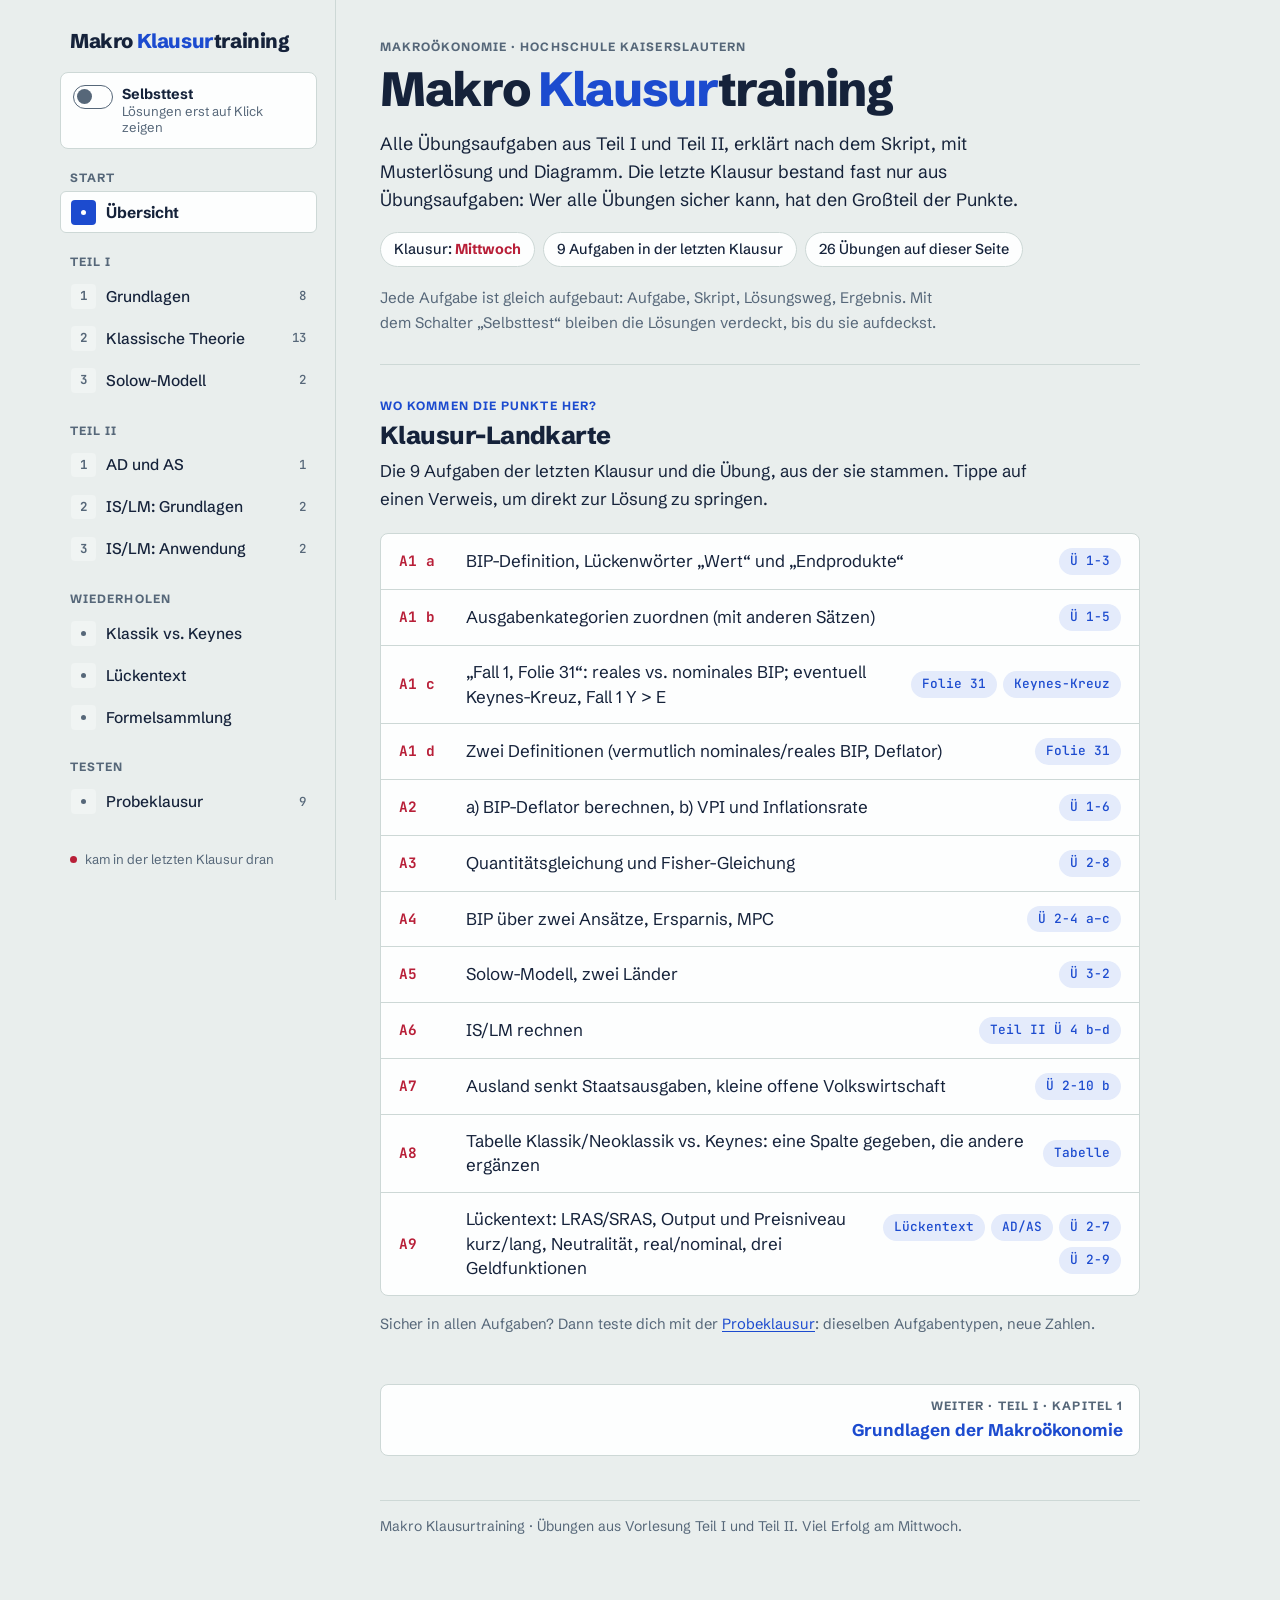
==== commit 18b593e0: "Probeklausur: neun Aufgaben wie in der letzten Klausur, mit neuen Zahlen - Eigene Seite "Probeklausu" ====
--- a/index.html
+++ b/index.html
@@ -146,7 +146,7 @@
 .task ul:not(.parts){display:grid;gap:.4em;margin:.5em 0 .8em}
 .task ul:not(.parts) li{margin:0}
 .parts{list-style:none;display:grid;gap:9px;margin:12px 0 14px;padding:0}
-.parts li{display:grid;grid-template-columns:1.65rem minmax(0,1fr);gap:11px;margin:0}
+.parts>li{display:grid;grid-template-columns:1.65rem minmax(0,1fr);gap:11px;margin:0}
 .q,.step .l{display:grid;place-items:center;width:1.65rem;height:1.65rem;border-radius:50%;font:700 .8rem/1 var(--mono)}
 .q{color:var(--fg);background:var(--panel);border:1.5px solid var(--mute)}
 .given{font-family:var(--mono);font-size:.86rem;line-height:1.7;font-variant-numeric:tabular-nums;background:var(--block);border:1px solid var(--line);border-radius:var(--r-s);padding:10px 14px;margin:10px 0 14px;max-width:none;overflow-wrap:anywhere}
@@ -180,6 +180,22 @@
 .reveal:hover{border-color:var(--c1)}
 .selftest .reveal{display:inline-block}
 .selftest .sol:not(.open){display:none}
+
+/* Probeklausur: Lösungen bleiben zu, bis man sie aufdeckt */
+.exam .reveal{display:inline-block}
+.exam .sol:not(.open){display:none}
+.task+.reveal{margin-top:20px}
+.exam-intro{margin:14px 0 0}
+.exam-end{margin-top:36px;padding-top:22px;border-top:1px solid var(--line)}
+.exam-end .reveal{margin:4px 0 0}
+.blank{display:inline-block;min-width:5.5em;border-bottom:1.5px solid var(--fg);text-align:center;font:500 .78em/1.5 var(--mono);color:var(--mute)}
+td.ask{font-family:var(--mono);color:var(--mute);background:var(--soft)}
+.parts ol{margin:.5em 0 0}
+.cloze{display:grid;gap:.7em;margin:.6em 0 0;padding-left:1.4em;line-height:1.8}
+.cloze li{margin:0}
+.res+.note,.sol>.tw+.note,.sol>.cloze+.note{margin:16px 0 0}
+.map-next{margin:16px 0 0;max-width:none}
+ol>li::marker{font-variant-numeric:normal}
 
 /* Diagramme */
 figure{margin:20px 0 18px;max-width:480px}
@@ -358,6 +374,10 @@
       <li><a href="#luecken"><span class="tn"></span>Lückentext</a></li>
       <li><a href="#formeln"><span class="tn"></span>Formelsammlung</a></li>
     </ul>
+    <p class="toc-g">Testen</p>
+    <ul class="toc-l">
+      <li><a href="#probe"><span class="tn"></span>Probeklausur</a></li>
+    </ul>
     <p class="toc-key"><span class="dot"></span>kam in der letzten Klausur dran</p>
   </nav>
 </aside>
@@ -393,6 +413,7 @@
     <li><span class="a">A8</span><span class="t">Tabelle Klassik/Neoklassik vs. Keynes: eine Spalte gegeben, die andere ergänzen</span><span class="go"><a href="#tabelle">Tabelle</a></span></li>
     <li><span class="a">A9</span><span class="t">Lückentext: LRAS/SRAS, Output und Preisniveau kurz/lang, Neutralität, real/nominal, drei Geldfunktionen</span><span class="go"><a href="#luecken">Lückentext</a><a href="#adas">AD/AS</a><a href="#u2-7">Ü 2-7</a><a href="#u2-9">Ü 2-9</a></span></li>
   </ul>
+  <p class="note map-next">Sicher in allen Aufgaben? Dann teste dich mit der <a href="#probe">Probeklausur</a>: dieselben Aufgabentypen, neue Zahlen.</p>
 </div>
   <div class="block only-narrow">
     <h2><small>Alle Aufgaben nach Skript</small>Kapitel</h2>
@@ -1304,6 +1325,394 @@
     <div><dt>Multiplikatoren</dt><dd>ΔY/ΔG = 1/(1 − MPC)<br>ΔY/ΔT = −MPC/(1 − MPC)</dd></div>
     <div><dt>IS und LM</dt><dd>IS: Y = C(Y − T) + I(r) + G<br>LM: M/P = L(r, Y)</dd></div>
   </dl>
+</section>
+
+<!-- ===================== PROBEKLAUSUR ===================== -->
+<section class="page exam" id="probe" data-s="Probeklausur" data-k="Testen" data-t="Probeklausur">
+  <h2><small>Wie die letzte Klausur, mit neuen Zahlen</small>Probeklausur</h2>
+  <p class="exam-intro">Dieselben neun Aufgabentypen wie in der letzten Klausur, aber mit anderen Zahlen und Sätzen. Rechne alles mit Stift, Papier und Taschenrechner durch. Die Lösungen bleiben verdeckt, bis du sie aufdeckst.</p>
+
+  <article class="ex" id="p1">
+    <header class="ex-h"><span class="ex-no">A 1</span><h3>BIP und Grundbegriffe</h3></header>
+    <section class="task"><h4>Aufgabe</h4>
+      <ul class="parts">
+        <li><b class="q">a</b><span>Ergänzen Sie die beiden Lücken: „Das BIP ist der <span class="blank">(1)</span> aller <span class="blank">(2)</span> einer Volkswirtschaft, die in einem bestimmten, abgeschlossenen Zeitraum erzeugt werden.“</span></li>
+        <li><b class="q">b</b><div>Ordnen Sie jeder der folgenden Transaktionen die entsprechende Ausgabenkategorie zu:
+          <ol>
+            <li>MAN verkauft einen Lkw an die Feuerwehr der Stadt Kaiserslautern.</li>
+            <li>MAN verkauft einen Lkw an eine Spedition in Mannheim.</li>
+            <li>MAN verkauft einen Lkw an eine Spedition in Polen.</li>
+            <li>Opel verkauft einen Neuwagen an Frau Schneider.</li>
+            <li>MAN produziert einen Lkw, um ihn nächstes Jahr zu verkaufen.</li>
+            <li>Familie Wagner lässt ein neues Einfamilienhaus bauen.</li>
+          </ol></div></li>
+        <li><b class="q">c</b><span>Das Skript (Teil I, Folie 91) unterscheidet bei der Leistungsbilanz drei Fälle. Erläutern Sie Fall 3, das Leistungsbilanzdefizit.</span></li>
+        <li><b class="q">d</b><span>Definieren Sie: reales BIP und BIP-Deflator.</span></li>
+      </ul>
+      <p class="note">In der letzten Klausur waren es bei a) dieselben zwei Lücken, bei b) andere Sätze, bei c) Fall 1 und bei d) zwei Definitionen.</p>
+    </section>
+    <div class="sol">
+      <h4>Lösung</h4>
+      <p class="step"><span class="l">a</span>Lücken</p>
+      <p>(1) <span class="gap">Wert</span>, (2) <span class="gap">Endprodukte</span>. Bewertet wird zu Marktpreisen. Zwischenprodukte zählen nicht mit, sonst würde doppelt gezählt.</p>
+      <p class="step"><span class="l">b</span>Ausgabenkategorien</p>
+      <div class="tw"><table>
+        <thead><tr><th class="n">Nr.</th><th>Wer kauft?</th><th>Kat.</th><th>Begründung</th></tr></thead>
+        <tbody>
+          <tr><td class="n">1</td><td>Feuerwehr der Stadt</td><td class="c">G</td><td>Käufer ist der Staat</td></tr>
+          <tr><td class="n">2</td><td>Spedition in Mannheim</td><td class="c">I</td><td>Unternehmen kauft Ausrüstung</td></tr>
+          <tr><td class="n">3</td><td>Spedition in Polen</td><td class="c">NX</td><td>Käufer im Ausland → Export</td></tr>
+          <tr><td class="n">4</td><td>Frau Schneider</td><td class="c">C</td><td>Privathaushalt</td></tr>
+          <tr><td class="n">5</td><td>niemand, Lkw geht aufs Lager</td><td class="c">I</td><td>Lagerinvestition</td></tr>
+          <tr><td class="n">6</td><td>Familie Wagner, Neubau</td><td class="c">I</td><td>Es entsteht neues Kapital</td></tr>
+        </tbody>
+      </table></div>
+      <p class="step"><span class="l">c</span>Fall 3: Leistungsbilanzdefizit</p>
+      <div class="eq">
+        <div>NX &lt; 0 <span class="n">· Leistungsbilanzdefizit</span></div>
+        <div>EX &lt; IM</div>
+        <div>Y &lt; C + I + G <span class="n">· es wird mehr ausgegeben als produziert</span></div>
+        <div>S &lt; I <span class="n">· Netto-Kapitalimporte</span></div>
+        <div>Die Netto-Auslandsposition verschlechtert sich.</div>
+      </div>
+      <p>Alle drei Fälle der Folie im Überblick:</p>
+      <div class="tw cmp"><table>
+        <thead><tr><th>Fall</th><th>Es gilt</th><th>Folge</th></tr></thead>
+        <tbody>
+          <tr><th>Fall 1: Überschuss, NX &gt; 0</th><td>EX &gt; IM, Y &gt; C + I + G, S &gt; I</td><td>Netto-Kapitalexporte, die Netto-Auslandsposition verbessert sich</td></tr>
+          <tr><th>Fall 2: ausgeglichen, NX = 0</th><td>EX = IM, Y = C + I + G, S = I</td><td>Netto-Kapitalexporte gleich null, die Netto-Auslandsposition bleibt unverändert</td></tr>
+          <tr><th>Fall 3: Defizit, NX &lt; 0</th><td>EX &lt; IM, Y &lt; C + I + G, S &lt; I</td><td>Netto-Kapitalimporte, die Netto-Auslandsposition verschlechtert sich</td></tr>
+        </tbody>
+      </table></div>
+      <p class="step"><span class="l">d</span>Definitionen</p>
+      <ul>
+        <li><strong>Reales BIP:</strong> die Mengen des aktuellen Jahres, bewertet mit den Preisen eines Basisjahres. Es steigt nur, wenn die Mengen steigen.</li>
+        <li><strong>BIP-Deflator:</strong> nominales BIP / reales BIP (impliziter Preisindex). Er gibt den Preis einer typischen produzierten Einheit relativ zum Basisjahr an.</li>
+      </ul>
+      <div class="res"><h4>Ergebnis</h4><p>a) <b>Wert</b>, <b>Endprodukte</b>. b) <b>G, I, NX, C, I, I</b>. c) <span class="m">NX &lt; 0, EX &lt; IM, Y &lt; C + I + G, S &lt; I</span>, Netto-Kapitalimporte. d) Real = Basispreise × aktuelle Mengen, <span class="m">Deflator = BIP<sub>nom</sub> / BIP<sub>real</sub></span>.</p></div>
+      <p class="note">Zum Üben: <a href="#u1-3">Ü 1-3</a>, <a href="#u1-5">Ü 1-5</a>, <a href="#f31">Folie 31</a></p>
+    </div>
+  </article>
+
+  <article class="ex" id="p2">
+    <header class="ex-h"><span class="ex-no">A 2</span><h3>BIP-Deflator, VPI und Inflationsrate</h3></header>
+    <section class="task"><h4>Aufgabe</h4>
+      <p>Eine Volkswirtschaft stellt nur Äpfel und Birnen her. Basisjahr ist 2020.</p>
+      <div class="tw"><table>
+        <thead><tr><th>Jahr</th><th class="n">Äpfel Menge</th><th class="n">Äpfel Preis</th><th class="n">Birnen Menge</th><th class="n">Birnen Preis</th></tr></thead>
+        <tbody>
+          <tr><th>2020</th><td class="n">20</td><td class="n">2</td><td class="n">10</td><td class="n">4</td></tr>
+          <tr><th>2021</th><td class="n">20</td><td class="n">3</td><td class="n">15</td><td class="n">4</td></tr>
+          <tr><th>2022</th><td class="n">30</td><td class="n">3</td><td class="n">15</td><td class="n">6</td></tr>
+        </tbody>
+      </table></div>
+      <ul class="parts">
+        <li><b class="q">a</b><span>Berechnen Sie für alle drei Jahre das nominale BIP, das reale BIP und den BIP-Deflator.</span></li>
+        <li><b class="q">b</b><span>Berechnen Sie für alle drei Jahre den VPI (Warenkorb des Basisjahres) und die Inflationsrate für 2021 und 2022.</span></li>
+      </ul>
+    </section>
+    <div class="sol">
+      <h4>Lösung</h4>
+      <p class="step"><span class="l">a</span>Nominales BIP, reales BIP, Deflator</p>
+      <div class="eq">
+        <div class="n">Nominal = aktuelle Mengen · aktuelle Preise</div>
+        <div>2020: 20·2 + 10·4 = <b>80</b></div>
+        <div>2021: 20·3 + 15·4 = <b>120</b></div>
+        <div>2022: 30·3 + 15·6 = <b>180</b></div>
+      </div>
+      <div class="eq">
+        <div class="n">Real = aktuelle Mengen · Preise von 2020</div>
+        <div>2020: <b>80</b></div>
+        <div>2021: 20·2 + 15·4 = <b>100</b></div>
+        <div>2022: 30·2 + 15·4 = <b>120</b></div>
+      </div>
+      <div class="eq">
+        <div class="n">Deflator = nominal / real · 100</div>
+        <div>2020: 80/80·100 = <b>100</b></div>
+        <div>2021: 120/100·100 = <b>120</b></div>
+        <div>2022: 180/120·100 = <b>150</b></div>
+      </div>
+      <p class="step"><span class="l">b</span>VPI und Inflationsrate</p>
+      <div class="eq">
+        <div class="n">Fester Warenkorb 2020 = 20 Äpfel + 10 Birnen, Kosten 2020 = 80</div>
+        <div>2020: 80/80·100 = <b>100</b></div>
+        <div>2021: (20·3 + 10·4)/80·100 = <b>125</b></div>
+        <div>2022: (20·3 + 10·6)/80·100 = <b>150</b></div>
+      </div>
+      <div class="eq">
+        <div class="n">Inflationsrate = (VPI<sub>t</sub> − VPI<sub>t−1</sub>) / VPI<sub>t−1</sub></div>
+        <div>2021: (125 − 100)/100 = <b>+25 %</b></div>
+        <div>2022: (150 − 125)/125 = <b>+20 %</b></div>
+      </div>
+      <p class="note">2021 liegt der VPI (125) über dem Deflator (120), weil er am alten Warenkorb festhält. Die zusätzlichen Birnen, deren Preis gleich geblieben ist, zählt nur der Deflator mit. Mit dem Deflator gerechnet wäre die Inflation +20 % (2021) und +25 % (2022).</p>
+      <div class="res"><h4>Ergebnis</h4>
+        <div class="tw"><table>
+          <thead><tr><th>Jahr</th><th class="n">nominal</th><th class="n">real</th><th class="n">Deflator</th><th class="n">VPI</th><th class="n">Inflation</th></tr></thead>
+          <tbody>
+            <tr><th>2020</th><td class="n">80</td><td class="n">80</td><td class="n">100</td><td class="n">100</td><td class="n">–</td></tr>
+            <tr><th>2021</th><td class="n">120</td><td class="n">100</td><td class="n">120</td><td class="n">125</td><td class="n">+25 %</td></tr>
+            <tr><th>2022</th><td class="n">180</td><td class="n">120</td><td class="n">150</td><td class="n">150</td><td class="n">+20 %</td></tr>
+          </tbody>
+        </table></div>
+      </div>
+      <p class="note">Zum Üben: <a href="#u1-6">Ü 1-6</a></p>
+    </div>
+  </article>
+
+  <article class="ex" id="p3">
+    <header class="ex-h"><span class="ex-no">A 3</span><h3>Quantitätsgleichung und Fisher-Gleichung</h3></header>
+    <section class="task"><h4>Aufgabe</h4><p>Die Umlaufgeschwindigkeit des Geldes ist konstant, das reale BIP-Wachstum ist 0,02, die nominale Geldmenge wächst mit 0,10 und der Nominalzins liegt bei 0,12.</p><p>Bestimmen Sie die Inflationsrate und den Realzins.</p></section>
+    <div class="sol">
+      <h4>Lösung</h4>
+      <p class="step"><span class="l">1</span>Inflation aus der Quantitätsgleichung</p>
+      <div class="eq">
+        <div>M·V = P·Y <span class="n">· in Wachstumsraten:</span></div>
+        <div>g<sub>M</sub> + g<sub>V</sub> = π + g<sub>Y</sub></div>
+        <div>V konstant → g<sub>V</sub> = 0</div>
+        <div>π = 0,10 − 0,02 = <b>0,08</b></div>
+      </div>
+      <p class="step"><span class="l">2</span>Realzins aus der Fisher-Gleichung</p>
+      <div class="eq">
+        <div>i = r + π</div>
+        <div>r = 0,12 − 0,08 = 0,04 = <b>4 %</b></div>
+      </div>
+      <div class="res"><h4>Ergebnis</h4><p>Inflation <span class="m">π = <b>8 %</b></span>, Realzins <span class="m">r = <b>4 %</b></span>.</p></div>
+      <p class="note">Zum Üben: <a href="#u2-8">Ü 2-8</a></p>
+    </div>
+  </article>
+
+  <article class="ex" id="p4">
+    <header class="ex-h"><span class="ex-no">A 4</span><h3>Wirtschaftskreislauf</h3></header>
+    <section class="task"><h4>Aufgabe</h4><p>In einer geschlossenen Volkswirtschaft fließen folgende Ströme von den Unternehmen an die Haushalte: Löhne 700, Kapitaleinkommen 300. Die Haushalte konsumieren für 600 und entrichten Steuern im Umfang von 200. Die Investitionsausgaben der Unternehmen betragen 150 und die Staatsausgaben 250.</p>
+      <ul class="parts">
+        <li><b class="q">a</b><span>Bestimmen Sie das Bruttoinlandsprodukt mit zwei verschiedenen Ansätzen.</span></li>
+        <li><b class="q">b</b><span>Wie hoch sind die gesamtwirtschaftliche, die öffentliche und die private Ersparnis?</span></li>
+        <li><b class="q">c</b><span>Der Konsum hängt linear vom verfügbaren Einkommen ab. Der autonome Konsum ist null. Wie hoch ist die marginale Konsumneigung?</span></li>
+      </ul>
+    </section>
+    <div class="sol">
+      <h4>Lösung</h4>
+      <p class="step"><span class="l">a</span>Zwei Ansätze</p>
+      <div class="eq">
+        <div>Einkommensansatz: 700 + 300 = <b>1000</b></div>
+        <div>Verwendungsansatz: 600 + 150 + 250 = <b>1000</b></div>
+      </div>
+      <p class="step"><span class="l">b</span>Ersparnis</p>
+      <div class="eq">
+        <div>S<sub>priv</sub> = Y − T − C = 1000 − 200 − 600 = <b>200</b></div>
+        <div>S<sub>öff</sub> = T − G = 200 − 250 = <b>−50</b></div>
+        <div>S = 200 − 50 = <b>150</b> <span class="n">(= I ✓)</span></div>
+      </div>
+      <p class="step"><span class="l">c</span>Marginale Konsumneigung</p>
+      <div class="eq">
+        <div>C = c·(Y − T)</div>
+        <div>600 = c·800 → MPC = <b>0,75</b></div>
+      </div>
+      <div class="res"><h4>Ergebnis</h4><p><span class="m">Y = <b>1000</b></span> in beiden Ansätzen. <span class="m">S<sub>priv</sub> = <b>200</b>, S<sub>öff</sub> = <b>−50</b>, S = <b>150</b> = I</span>. <span class="m">MPC = <b>0,75</b></span>.</p></div>
+      <p class="note">Zum Üben: <a href="#u2-4">Ü 2-4</a></p>
+    </div>
+  </article>
+
+  <article class="ex" id="p5">
+    <header class="ex-h"><span class="ex-no">A 5</span><h3>Solow-Modell: zwei Länder</h3></header>
+    <section class="task"><h4>Aufgabe</h4><p>Zwei Länder A und B sind durch folgende Produktionsfunktion gekennzeichnet:</p><p class="given">Y = F(K, L) = K<sup>0,5</sup> · L<sup>0,5</sup></p>
+      <ul class="parts">
+        <li><b class="q">a</b><span>Weist diese Produktionsfunktion konstante Skalenerträge auf?</span></li>
+        <li><b class="q">b</b><span>Wie sieht die Pro-Kopf-Produktionsfunktion aus?</span></li>
+        <li><b class="q">c</b><span>Keines der beiden Länder hat Bevölkerungswachstum oder technologischen Fortschritt, und in jedem Jahr verschleißen 4 % des Kapitals. Land A spart 12 %, Land B 20 % seines jährlichen Outputs. Ermitteln Sie für beide Länder die Steady-state-Niveaus für das Pro-Kopf-Kapital, das Einkommen, den Pro-Kopf-Konsum und die Pro-Kopf-Investitionen.</span></li>
+      </ul>
+    </section>
+    <div class="sol">
+      <h4>Lösung</h4>
+      <p class="step"><span class="l">a</span>Skalenerträge</p>
+      <div class="eq">
+        <div>F(zK, zL) = (zK)<sup>0,5</sup>(zL)<sup>0,5</sup> = z·K<sup>0,5</sup>L<sup>0,5</sup> = z·Y</div>
+        <div>→ <b>ja</b> <span class="n">(Exponenten summieren sich zu 1)</span></div>
+      </div>
+      <p class="step"><span class="l">b</span>Pro-Kopf-Funktion</p>
+      <div class="eq"><div>y = Y/L = (K/L)<sup>0,5</sup> = k<sup>0,5</sup> = <b>√k</b></div></div>
+      <p class="step"><span class="l">c</span>Steady state</p>
+      <div class="eq">
+        <div>s·√k = δ·k</div>
+        <div>√k = s/δ</div>
+        <div>k* = <b>(s/δ)²</b></div>
+      </div>
+      <div class="tw"><table>
+        <thead><tr><th></th><th>Land A (s = 0,12)</th><th>Land B (s = 0,2)</th></tr></thead>
+        <tbody>
+          <tr><th>k*</th><td class="n">(0,12/0,04)² = 9</td><td class="n">(0,2/0,04)² = 25</td></tr>
+          <tr><th>y* = √k*</th><td class="n">3</td><td class="n">5</td></tr>
+          <tr><th>i* = s·y*</th><td class="n">0,36</td><td class="n">1</td></tr>
+          <tr><th>c* = (1−s)·y*</th><td class="n">2,64</td><td class="n">4</td></tr>
+        </tbody>
+      </table></div>
+      <div class="eq"><div>Probe: δk* = 0,04·9 = 0,36 ✓</div><div>&nbsp;&nbsp;&nbsp;&nbsp;&nbsp;&nbsp;&nbsp;0,04·25 = 1 ✓</div></div>
+      <figure><div class="fig" id="g-p-solow"></div><figcaption>Maßstabsgetreu: Die Sparkurve s·√k schneidet die Abschreibungsgerade δk im Steady state. Land A bei k* = 9, Land B bei k* = 25.</figcaption></figure>
+      <div class="res"><h4>Ergebnis</h4>
+        <p>Konstante Skalenerträge: <b>ja</b>. <span class="m">y = √k</span>.</p>
+        <p><span class="m">A: k* = <b>9</b>, y* = <b>3</b>, i* = <b>0,36</b>, c* = <b>2,64</b></span><br><span class="m">B: k* = <b>25</b>, y* = <b>5</b>, i* = <b>1</b>, c* = <b>4</b></span></p>
+      </div>
+      <p class="note">Zum Üben: <a href="#u3-2">Ü 3-2</a></p>
+    </div>
+  </article>
+
+  <article class="ex" id="p6">
+    <header class="ex-h"><span class="ex-no">A 6</span><h3>IS/LM rechnen</h3></header>
+    <section class="task"><h4>Aufgabe</h4><p>Folgende Volkswirtschaft ist gegeben:</p><p class="given">C = 100 + 0,8(Y − T) · I = 300 − 20r<br>G = 200 · T = 200<br>(M/P)<sup>d</sup> = Y − 50r · M = 2000 · P = 2</p>
+      <ul class="parts">
+        <li><b class="q">a</b><span>Bestimmen Sie den gleichgewichtigen Zinssatz r und das Gleichgewichtseinkommen Y.</span></li>
+        <li><b class="q">b</b><span>Nehmen Sie an, dass die Staatsausgaben von 200 auf 230 erhöht werden. Um welchen Betrag verschiebt sich die IS-Kurve? Welche Höhe haben im neuen Gleichgewicht Zinssatz und Einkommen?</span></li>
+        <li><b class="q">c</b><span>Jetzt zurück zum Ausgangspunkt der Aufgabe (G = 200). Angenommen sei jetzt eine Erhöhung des Geldangebots von 2000 auf 2300. Wie verschiebt sich die LM-Kurve? Welche Höhe haben im neuen Gleichgewicht Zinssatz und Einkommen?</span></li>
+      </ul>
+    </section>
+    <div class="sol">
+      <h4>Lösung</h4>
+      <p class="step"><span class="l">a</span>IS und LM herleiten, Gleichgewicht</p>
+      <div class="eq">
+        <div>IS: Y = 100 + 0,8(Y − 200) + 300 − 20r + 200</div>
+        <div>&nbsp;&nbsp;&nbsp;&nbsp;Y = 440 + 0,8Y − 20r</div>
+        <div>&nbsp;&nbsp;&nbsp;&nbsp;0,2Y = 440 − 20r</div>
+        <div>&nbsp;&nbsp;&nbsp;&nbsp;<b>Y = 2200 − 100r</b></div>
+        <div>LM: M/P = 2000/2 = 1000</div>
+        <div>&nbsp;&nbsp;&nbsp;&nbsp;1000 = Y − 50r</div>
+        <div>&nbsp;&nbsp;&nbsp;&nbsp;<b>Y = 1000 + 50r</b></div>
+      </div>
+      <div class="eq">
+        <div>2200 − 100r = 1000 + 50r</div>
+        <div>150r = 1200 → r = <b>8</b></div>
+        <div>Y = 1000 + 50·8 = <b>1400</b></div>
+        <div class="n">Probe: C = 100 + 0,8·1200 = 1060; I = 300 − 160 = 140; 1060 + 140 + 200 = 1400 ✓</div>
+      </div>
+      <p class="step"><span class="l">b</span>G = 230</p>
+      <div class="eq">
+        <div>IS verschiebt sich um ΔG/(1 − MPC) = 30/0,2 = <b>150 nach rechts</b></div>
+        <div>IS₂: Y = 2350 − 100r</div>
+        <div>2350 − 100r = 1000 + 50r → r = <b>9</b>, Y = <b>1450</b></div>
+        <div class="n">Y steigt nur um 50 statt 150 → Crowding-out, I sinkt von 140 auf 120</div>
+      </div>
+      <p class="step"><span class="l">c</span>M = 2300</p>
+      <div class="eq">
+        <div>M/P = 2300/2 = 1150 → LM₂: Y = 1150 + 50r <span class="n">· um 150 nach rechts</span></div>
+        <div>2200 − 100r = 1150 + 50r → r = <b>7</b>, Y = <b>1500</b></div>
+      </div>
+      <div class="duo">
+        <figure><div class="fig" id="g-p-islm-g"></div><figcaption><strong>b) G = 230:</strong> IS nach rechts, Zins und Einkommen steigen.</figcaption></figure>
+        <figure><div class="fig" id="g-p-islm-m"></div><figcaption><strong>c) M = 2300:</strong> LM nach rechts, der Zins sinkt, das Einkommen steigt.</figcaption></figure>
+      </div>
+      <div class="res"><h4>Ergebnis</h4>
+        <div class="tw"><table>
+          <thead><tr><th>Fall</th><th>Kurve</th><th class="n">r</th><th class="n">Y</th></tr></thead>
+          <tbody>
+            <tr><th>a) Ausgang</th><td>IS₁: Y = 2200 − 100r, LM₁: Y = 1000 + 50r</td><td class="n">8</td><td class="n">1400</td></tr>
+            <tr><th>b) G = 230</th><td>IS₂: Y = 2350 − 100r</td><td class="n">9</td><td class="n">1450</td></tr>
+            <tr><th>c) M = 2300</th><td>LM₂: Y = 1150 + 50r</td><td class="n">7</td><td class="n">1500</td></tr>
+          </tbody>
+        </table></div>
+      </div>
+      <p class="note">Zum Üben: <a href="#t2-u4">Teil II Ü 4</a></p>
+    </div>
+  </article>
+
+  <article class="ex" id="p7">
+    <header class="ex-h"><span class="ex-no">A 7</span><h3>Kleine offene Volkswirtschaft</h3></header>
+    <section class="task"><h4>Aufgabe</h4><p>Betrachten Sie das Finanzmarktmodell für eine kleine, offene Volkswirtschaft. Annahmen: Die Ersparnis ist unabhängig vom Realzins und die Netto-Exporte sind anfänglich positiv.</p><p>Der Rest der Welt <strong>erhöht</strong> die Staatsausgaben. Was passiert im Inland mit S, I, NX, r und dem realen Wechselkurs? Zeichnen und erklären Sie die Zusammenhänge.</p><p class="note">In der letzten Klausur hat der Rest der Welt die Staatsausgaben gesenkt. Hier ist es die Gegenrichtung.</p></section>
+    <div class="sol">
+      <h4>Lösung</h4>
+      <div class="eq">
+        <div class="n">Grundgleichung: NX = S − I(r*), r = r*</div>
+        <div>Welt: G↑ → Weltersparnis sinkt → Weltzins steigt: r₁* → r₂*</div>
+        <div>S unverändert <span class="n">· im Inland ändert sich keine Politik</span></div>
+        <div>I sinkt: I(r₂*) &lt; I(r₁*)</div>
+        <div>NX = S − I steigt: NX₂ &gt; NX₁ &gt; 0</div>
+        <div>ε sinkt (reale Abwertung), damit NX steigen kann</div>
+      </div>
+      <figure><div class="fig" id="g-p-open"></div><figcaption>Der Weltzins steigt auf r₂*. Die Investitionen gehen zurück, der Abstand zwischen S und I(r) wächst von NX₁ auf NX₂.</figcaption></figure>
+      <div class="tw"><table>
+        <thead><tr><th>Rest der Welt</th><th>r*</th><th>S</th><th>I</th><th>NX</th><th>ε</th></tr></thead>
+        <tbody>
+          <tr><th>erhöht G (diese Aufgabe)</th><td class="up">↑</td><td>=</td><td class="dn">↓</td><td class="up">↑</td><td class="dn">↓</td></tr>
+          <tr><th>senkt G (letzte Klausur)</th><td class="dn">↓</td><td>=</td><td class="up">↑</td><td class="dn">↓</td><td class="up">↑</td></tr>
+        </tbody>
+      </table></div>
+      <div class="res"><h4>Ergebnis</h4><p>r* <b>steigt</b>, S <b>unverändert</b>, I <b>sinkt</b>, NX <b>steigt</b>, ε <b>sinkt</b> (reale Abwertung).</p></div>
+      <p class="note">Zum Üben: <a href="#u2-10">Ü 2-10</a></p>
+    </div>
+  </article>
+
+  <article class="ex" id="p8">
+    <header class="ex-h"><span class="ex-no">A 8</span><h3>Klassik/Neoklassik vs. Keynes</h3></header>
+    <section class="task"><h4>Aufgabe</h4><p>Ergänzen Sie in jeder Zeile die fehlende Seite.</p>
+      <div class="tw cmp"><table>
+        <thead><tr><th>Kriterium</th><th>Klassik/Neoklassik</th><th>Keynes</th></tr></thead>
+        <tbody>
+          <tr><th>Zeithorizont</th><td>mittlere bis lange Frist</td><td class="ask">?</td></tr>
+          <tr><th>Preise/Löhne</th><td>flexibel</td><td class="ask">?</td></tr>
+          <tr><th>Märkte</th><td>Markträumung</td><td class="ask">?</td></tr>
+          <tr><th>Thema</th><td>Wachstum</td><td class="ask">?</td></tr>
+          <tr><th>Was bestimmt Y?</th><td>Angebot: K, L, Technologie (Y = Ȳ)</td><td class="ask">?</td></tr>
+          <tr><th>AS-Kurve</th><td>vertikal (LRAS)</td><td class="ask">?</td></tr>
+          <tr><th>Nachfrageschock wirkt auf</th><td class="ask">?</td><td>nur Y</td></tr>
+          <tr><th>3. Gleichung im IS/LM</th><td class="ask">?</td><td>P = P̄ → r und Y passen sich an</td></tr>
+          <tr><th>Geld</th><td class="ask">?</td><td>nicht neutral, wirkt über r auf Y</td></tr>
+          <tr><th>Zinsbestimmung</th><td class="ask">?</td><td>Geldmarkt (Liquiditätspräferenz)</td></tr>
+          <tr><th>Arbeitslosigkeit</th><td class="ask">?</td><td>zu schwache Güternachfrage</td></tr>
+          <tr><th>Wirtschaftspolitik</th><td class="ask">?</td><td>aktive Stabilisierungspolitik</td></tr>
+        </tbody>
+      </table></div>
+    </section>
+    <div class="sol">
+      <h4>Lösung</h4>
+      <div class="tw cmp"><table>
+        <thead><tr><th>Kriterium</th><th>Klassik/Neoklassik</th><th>Keynes</th></tr></thead>
+        <tbody>
+          <tr><th>Zeithorizont</th><td>mittlere bis lange Frist</td><td><span class="gap">kurze Frist</span></td></tr>
+          <tr><th>Preise/Löhne</th><td>flexibel</td><td><span class="gap">starr</span></td></tr>
+          <tr><th>Märkte</th><td>Markträumung</td><td><span class="gap">evtl. keine Markträumung</span></td></tr>
+          <tr><th>Thema</th><td>Wachstum</td><td><span class="gap">Konjunktur</span></td></tr>
+          <tr><th>Was bestimmt Y?</th><td>Angebot: K, L, Technologie (Y = Ȳ)</td><td><span class="gap">Nachfrage: Ausgabenpläne C + I + G</span></td></tr>
+          <tr><th>AS-Kurve</th><td>vertikal (LRAS)</td><td><span class="gap">horizontal (SRAS)</span></td></tr>
+          <tr><th>Nachfrageschock wirkt auf</th><td><span class="gap">nur P</span></td><td>nur Y</td></tr>
+          <tr><th>3. Gleichung im IS/LM</th><td><span class="gap">Y = Ȳ → r und P passen sich an</span></td><td>P = P̄ → r und Y passen sich an</td></tr>
+          <tr><th>Geld</th><td><span class="gap">neutral (klassische Dichotomie)</span></td><td>nicht neutral, wirkt über r auf Y</td></tr>
+          <tr><th>Zinsbestimmung</th><td><span class="gap">Kapitalmarkt S = I(r)</span></td><td>Geldmarkt (Liquiditätspräferenz)</td></tr>
+          <tr><th>Arbeitslosigkeit</th><td><span class="gap">Grund: zu hoher Reallohn</span></td><td>zu schwache Güternachfrage</td></tr>
+          <tr><th>Wirtschaftspolitik</th><td><span class="gap">keine Nachfragesteuerung</span></td><td>aktive Stabilisierungspolitik</td></tr>
+        </tbody>
+      </table></div>
+      <p class="note">Zum Üben: <a href="#tabelle">Tabelle Klassik vs. Keynes</a></p>
+    </div>
+  </article>
+
+  <article class="ex" id="p9">
+    <header class="ex-h"><span class="ex-no">A 9</span><h3>Lückentext</h3></header>
+    <section class="task"><h4>Aufgabe</h4><p>Füllen Sie die Lücken.</p>
+      <ol class="cloze">
+        <li>Die langfristige aggregierte Angebotskurve (LRAS) verläuft <span class="blank">(1)</span>, die kurzfristige (SRAS) verläuft <span class="blank">(2)</span>.</li>
+        <li>Sinkt die aggregierte Nachfrage, dann sinkt in der kurzen Frist <span class="blank">(3)</span>, während <span class="blank">(4)</span> konstant bleibt.</li>
+        <li>In der langen Frist kehrt <span class="blank">(5)</span> auf das natürliche Niveau zurück. Dauerhaft verändert hat sich nur <span class="blank">(6)</span>.</li>
+        <li>Geld ist in der <span class="blank">(7)</span> Frist neutral.</li>
+        <li>Nominale Variablen werden in <span class="blank">(8)</span> gemessen, reale Variablen in <span class="blank">(9)</span>.</li>
+        <li>Die drei Funktionen des Geldes sind <span class="blank">(10)</span>, <span class="blank">(11)</span> und <span class="blank">(12)</span>.</li>
+      </ol>
+    </section>
+    <div class="sol">
+      <h4>Lösung</h4>
+      <ol class="cloze">
+        <li>Die LRAS verläuft <span class="gap">vertikal</span> (bei Ȳ), die SRAS verläuft <span class="gap">horizontal</span> (bei P̄).</li>
+        <li>Kurze Frist: Es sinkt <span class="gap">der Output</span>, während <span class="gap">das Preisniveau</span> konstant bleibt.</li>
+        <li>Lange Frist: <span class="gap">Der Output</span> kehrt zu Ȳ zurück. Dauerhaft verändert hat sich nur <span class="gap">das Preisniveau</span>.</li>
+        <li>Geld ist in der <span class="gap">langen</span> Frist neutral.</li>
+        <li>Nominale Variablen: <span class="gap">Geldeinheiten</span>. Reale Variablen: <span class="gap">Mengen-/Gütereinheiten</span>.</li>
+        <li><span class="gap">Tauschmittel</span>, <span class="gap">Recheneinheit</span>, <span class="gap">Wertaufbewahrungsmittel</span>.</li>
+      </ol>
+      <p class="note">Zum Üben: <a href="#luecken">Lückentext</a>, <a href="#adas-modell">AD/AS</a>, <a href="#u2-7">Ü 2-7</a>, <a href="#u2-9">Ü 2-9</a></p>
+    </div>
+  </article>
+
+  <div class="exam-end">
+    <p>Fertig? Dann vergleiche deine Ergebnisse mit den Lösungen.</p>
+    <button type="button" class="reveal" id="probe-all" aria-pressed="false">Alle Lösungen zeigen</button>
+  </div>
 </section>
 
 <footer>Makro Klausurtraining · Übungen aus Vorlesung Teil I und Teil II. Viel Erfolg am Mittwoch.</footer>
@@ -1541,6 +1950,36 @@
 Object.keys(SC).forEach(function(n){var b=document.getElementById("sc-"+n); if(b) b.addEventListener("click",function(){islm4(n)})});
 islm4("base");
 
+/* Probeklausur */
+(function(){var p=plot("g-p-solow",{h:320,x:[0,30],y:[0,1.2],xt:[0,5,10,15,20,25,30],yt:[0,.2,.4,.6,.8,1,1.2],grid:1,xl:"k",yl:"s·f(k), δk",alt:"Solow-Diagramm maßstabsgetreu: Abschreibungsgerade 0,04 k, Sparkurven 0,12 Wurzel k und 0,2 Wurzel k, Steady states bei k gleich 9 und k gleich 25"});if(!p)return;
+  p.seg(0,0,30,1.2,"k0").txt(30,1.2,"δk = 0,04k",{a:"end",dx:-14,dy:2,b:1});
+  p.fn(function(k){return .12*Math.sqrt(k)},0,30,"k1").txt(30,.657,"A: 0,12·√k",{a:"end",dy:-9,c:"k1",b:1});
+  p.fn(function(k){return .2*Math.sqrt(k)},0,30,"k2").txt(1.5,.78,"B: 0,2·√k",{c:"k2",b:1});
+  p.guide(9,.36,null,null).guide(25,1,null,null);
+  p.pt(9,.36,"k1").txt(9,.36,"(9; 0,36)",{dx:8,dy:16,c:"k1",b:1});
+  p.pt(25,1,"k2").txt(25,1,"(25; 1)",{a:"end",dx:-9,dy:-9,c:"k2",b:1}).done();})();
+function pislm(id,c,alt){var p=plot(id,{h:330,x:[1000,2400],y:[0,12],xt:[1000,1400,1800,2200],yt:[0,2,4,6,8,10,12],grid:1,xl:"Y",yl:"r",alt:alt});if(!p)return;
+  var IS=function(a,cl,n,q){q.c=cl==="ko"?"kg":cl;q.b=1;p.seg(a,0,a-1200,12,cl).txt(a,0,n,q)};
+  var LM=function(b,cl,n,q){q.c=cl==="ko"?"kg":cl;q.b=1;p.seg(b,0,b+600,12,cl).txt(b+600,12,n,q)};
+  if(c.is){IS(2200,"ko","IS₁",{a:"end",dx:-14,dy:-6});IS(c.is,"k2","IS₂",{dx:4,dy:-9})} else IS(2200,"k1","IS",{dx:4,dy:-9});
+  if(c.lm){LM(1000,"ko","LM₁",{a:"end",dx:-11,dy:11});LM(c.lm,"k2","LM₂",{dx:5,dy:11})} else LM(1000,"k3","LM",{dx:5,dy:11});
+  p.arr(c.ar[0],c.ar[1],c.ar[2],c.ar[3],"k2");
+  p.guide(c.pt[0],c.pt[1],null,null);
+  p.pt(1400,8,"ko",1).pt(c.pt[0],c.pt[1],"k2").txt(c.pt[0],c.pt[1],"("+f(c.pt[0])+"; "+f(c.pt[1])+")",{dx:11,dy:4,c:"k2",b:1});
+  p.done();}
+pislm("g-p-islm-g",{is:2350,pt:[1450,9],ar:[2112,1,2238,1]},"IS/LM-Diagramm maßstabsgetreu: IS verschiebt sich von Y gleich 2200 minus 100 r auf 2350 minus 100 r, Gleichgewicht wandert von 1400 und 8 auf 1450 und 9");
+pislm("g-p-islm-m",{lm:1150,pt:[1500,7],ar:[1112,2,1238,2]},"IS/LM-Diagramm maßstabsgetreu: LM verschiebt sich von Y gleich 1000 plus 50 r auf 1150 plus 50 r, Gleichgewicht wandert von 1400 und 8 auf 1500 und 7");
+(function(){var p=plot("g-p-open",{xl:"S, I",yl:"r",alt:"Kleine offene Volkswirtschaft: Weltzins steigt, Investitionen sinken, Nettoexporte steigen"});if(!p)return;
+  var i2=(9-7)/.8;
+  p.seg(1,8.2,9.6,1.32,"k1").txt(9.6,1.32,"I(r)",{a:"end",dx:6,dy:-9,c:"k1",b:1});
+  p.seg(6.3,0,6.3,9.2,"k0").txt(6.3,9.2,"S",{a:"middle",dy:-6,b:1});
+  p.seg(0,5,9.8,5,"ko","thin").txt(0,5,"r₁*",{a:"end",dx:-7,dy:4,c:"kg",b:1});
+  p.seg(0,7,9.8,7,"k2","thin").txt(0,7,"r₂*",{a:"end",dx:-7,dy:4,c:"k2",b:1});
+  p.arr(8.4,5.3,8.4,6.7,"k2");
+  p.arr(5,5.55,6.3,5.55,"kg",1).txt(5.65,5.55,"NX₁",{a:"middle",dy:-7,c:"kg",b:1});
+  p.arr(i2,7.55,6.3,7.55,"k2",1).txt((6.3+i2)/2,7.55,"NX₂",{a:"middle",dy:-7,c:"k2",b:1});
+  p.pt(5,5,"ko",1).pt(i2,7,"k2").done();})();
+
 /* Selbsttest */
 var root=document.documentElement,tg=document.getElementById("selftest-toggle"),KEY="makro-selftest";
 var sols=Array.prototype.slice.call(document.querySelectorAll(".sol"));
@@ -1650,6 +2089,12 @@
   spy();
   if(first&&to===el&&el&&document.fonts&&document.fonts.ready) document.fonts.ready.then(function(){if(cur===pg) el.scrollIntoView()});
 }
+var allB=document.getElementById("probe-all");
+if(allB) allB.addEventListener("click",function(){
+  var open=allB.getAttribute("aria-pressed")!=="true";
+  Q(".exam .sol").forEach(function(s){s._set(open)});
+  allB.setAttribute("aria-pressed",open?"true":"false"); allB.textContent=open?"Alle Lösungen verbergen":"Alle Lösungen zeigen";
+});
 window.addEventListener("hashchange",function(){route(false)});
 route(true);
 })();
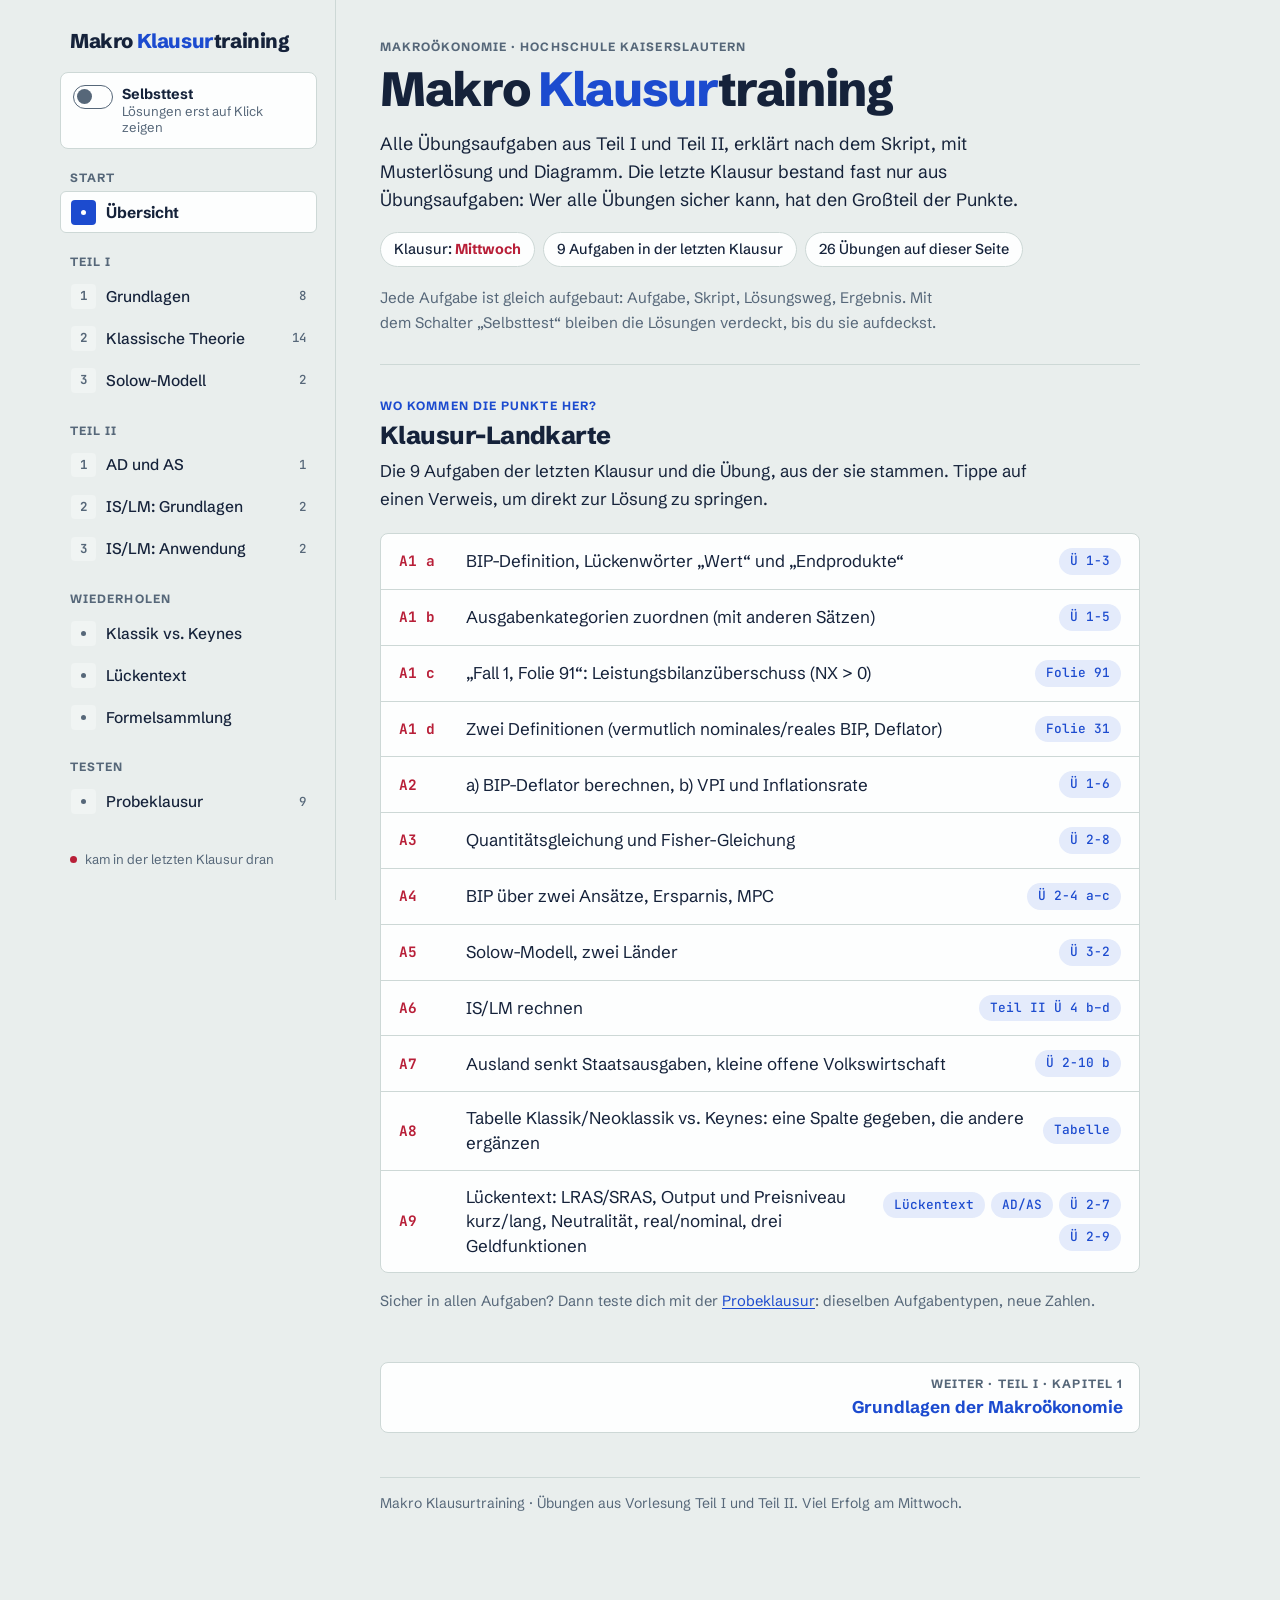
==== commit 28109339: "Klausuraufgabe 1 c: Fall 1 steht auf Folie 91 (Leistungsbilanzüberschuss) - Neue Karte "Folie 91, Le" ====
--- a/index.html
+++ b/index.html
@@ -402,7 +402,7 @@
   <ul class="map">
     <li><span class="a">A1 a</span><span class="t">BIP-Definition, Lückenwörter „Wert“ und „Endprodukte“</span><span class="go"><a href="#u1-3">Ü 1-3</a></span></li>
     <li><span class="a">A1 b</span><span class="t">Ausgabenkategorien zuordnen (mit anderen Sätzen)</span><span class="go"><a href="#u1-5">Ü 1-5</a></span></li>
-    <li><span class="a">A1 c</span><span class="t">„Fall 1, Folie 31“: reales vs. nominales BIP; eventuell Keynes-Kreuz, Fall 1 Y &gt; E</span><span class="go"><a href="#f31">Folie 31</a><a href="#kap5">Keynes-Kreuz</a></span></li>
+    <li><span class="a">A1 c</span><span class="t">„Fall 1, Folie 91“: Leistungsbilanzüberschuss (NX &gt; 0)</span><span class="go"><a href="#f91">Folie 91</a></span></li>
     <li><span class="a">A1 d</span><span class="t">Zwei Definitionen (vermutlich nominales/reales BIP, Deflator)</span><span class="go"><a href="#f31">Folie 31</a></span></li>
     <li><span class="a">A2</span><span class="t">a) BIP-Deflator berechnen, b) VPI und Inflationsrate</span><span class="go"><a href="#u1-6">Ü 1-6</a></span></li>
     <li><span class="a">A3</span><span class="t">Quantitätsgleichung und Fisher-Gleichung</span><span class="go"><a href="#u2-8">Ü 2-8</a></span></li>
@@ -535,18 +535,17 @@
   </article>
 
   <article class="ex" id="f31">
-    <header class="ex-h"><span class="ex-no">Folie 31</span><h3>Reales vs. nominales BIP</h3><span class="stamp" title="Kam in der letzten Klausur dran">In der Klausur: A 1 c, d</span></header>
-    <section class="task"><h4>Aufgabe</h4><p>Klausur: „Fall 1, Folie 31“ erklären und zwei Definitionen geben. Vermutlich gemeint: nominales BIP, reales BIP und Deflator. Möglich ist auch Fall 1 im Keynes-Kreuz (Skript II, Folie 39).</p></section>
+    <header class="ex-h"><span class="ex-no">Folie 31</span><h3>Reales vs. nominales BIP</h3><span class="stamp" title="Kam in der letzten Klausur dran">In der Klausur: A 1 d</span></header>
+    <section class="task"><h4>Aufgabe</h4><p>Klausur A 1 d: zwei Definitionen geben. Vermutlich gemeint: nominales BIP, reales BIP oder BIP-Deflator.</p><p class="note">„Fall 1“ aus Klausuraufgabe 1 c steht nicht auf dieser Folie, sondern auf <a href="#f91">Folie 91</a> (Leistungsbilanzüberschuss).</p></section>
     <section class="theory"><h4>Was das Skript sagt</h4><p>Das nominale BIP kann steigen, weil die Preise steigen, die Mengen steigen oder beides. Deshalb braucht man das reale BIP als Maß für die Güterversorgung.</p></section>
     <div class="sol">
       <h4>Lösungsweg</h4>
       <ul>
-        <li><strong>Nominales BIP</strong> = Σ aktuelle Preise × aktuelle Mengen. Es kann steigen, weil Preise und/oder Mengen steigen (vermutlich „Fall 1“). Deshalb kein gutes Maß für die Güterversorgung über die Zeit.</li>
+        <li><strong>Nominales BIP</strong> = Σ aktuelle Preise × aktuelle Mengen. Es kann steigen, weil Preise und/oder Mengen steigen. Deshalb kein gutes Maß für die Güterversorgung über die Zeit.</li>
         <li><strong>Reales BIP</strong> = Σ Preise des Basisjahres × aktuelle Mengen. Es steigt nur, wenn die Mengen steigen.</li>
         <li><strong>BIP-Deflator</strong> = nominales BIP / reales BIP (impliziter Preisindex): Preis einer typischen produzierten Einheit relativ zum Basisjahr.</li>
       </ul>
-      <p><strong>Falls das Keynes-Kreuz gemeint ist:</strong> Fall 1 ist <span class="m">Y &gt; E</span>. Es wird mehr produziert als geplant nachgefragt → ungeplante Lagerzunahme → Entlassungen, Produktion wird gedrosselt → Y sinkt, bis <span class="m">Y = E</span>.</p>
-      <div class="res"><h4>Ergebnis</h4><p>Nominal = aktuelle Preise, real = Preise des Basisjahres, <span class="m">Deflator = BIP<sub>nom</sub> / BIP<sub>real</sub></span>. Lerne zur Sicherheit beide Lesarten von „Fall 1“.</p></div>
+      <div class="res"><h4>Ergebnis</h4><p>Nominal = aktuelle Preise, real = Preise des Basisjahres, <span class="m">Deflator = BIP<sub>nom</sub> / BIP<sub>real</sub></span>.</p></div>
     </div>
   </article>
 
@@ -838,6 +837,41 @@
         <li><strong>Reale Variablen:</strong> in Mengen- bzw. Gütereinheiten (Realzins, realer Output, Reallohn).</li>
       </ul>
       <div class="res"><h4>Ergebnis</h4><p>Dichotomie = Trennung real/nominal. Geld ist langfristig <b>neutral</b>. Nominal = <b>Geldeinheiten</b>, real = <b>Mengen-/Gütereinheiten</b>.</p></div>
+    </div>
+  </article>
+
+  <article class="ex" id="f91">
+    <header class="ex-h"><span class="ex-no">Folie 91</span><h3>Leistungsbilanz: drei Fälle</h3><span class="stamp" title="Kam in der letzten Klausur dran">In der Klausur: A 1 c</span></header>
+    <section class="task"><h4>Aufgabe</h4><p>Klausur: „Fall 1, Folie 91“ erklären. Auf Folie 91 (Skript I) steht „Fall 1: Leistungsbilanzüberschuss“.</p></section>
+    <section class="theory"><h4>Was das Skript sagt</h4>
+      <div class="eq">
+        <div>Y = C + I + G + NX <span class="n">· NX = EX − IM</span></div>
+        <div>NX = Y − (C + I + G) <span class="n">· Netto-Exporte = Output − inländische Ausgaben</span></div>
+        <div>S − I = NX <span class="n">· Netto-Kapitalexporte = Leistungsbilanzsaldo</span></div>
+      </div>
+      <p>Internationale Kapitalströme und Güterströme sind zwei Seiten derselben Medaille (Skript I, Folien 89 bis 92).</p>
+    </section>
+    <div class="sol">
+      <h4>Lösungsweg</h4>
+      <p class="step"><span class="l">1</span>Fall 1: Leistungsbilanzüberschuss</p>
+      <div class="eq">
+        <div>NX &gt; 0</div>
+        <div>EX &gt; IM <span class="n">· es wird mehr exportiert als importiert</span></div>
+        <div>Y &gt; C + I + G <span class="n">· es wird mehr produziert als im Inland ausgegeben</span></div>
+        <div>S &gt; I <span class="n">· Netto-Kapitalexporte</span></div>
+        <div>Die Netto-Auslandsposition verbessert sich.</div>
+      </div>
+      <p class="step"><span class="l">2</span>Alle drei Fälle</p>
+      <div class="tw cmp"><table>
+        <thead><tr><th>Fall</th><th>Es gilt</th><th>Folge</th></tr></thead>
+        <tbody>
+          <tr><th>Fall 1: Überschuss, NX &gt; 0</th><td>EX &gt; IM, Y &gt; C + I + G, S &gt; I</td><td>Netto-Kapitalexporte, die Netto-Auslandsposition verbessert sich</td></tr>
+          <tr><th>Fall 2: ausgeglichen, NX = 0</th><td>EX = IM, Y = C + I + G, S = I</td><td>Netto-Kapitalexporte gleich null, die Netto-Auslandsposition bleibt unverändert</td></tr>
+          <tr><th>Fall 3: Defizit, NX &lt; 0</th><td>EX &lt; IM, Y &lt; C + I + G, S &lt; I</td><td>Netto-Kapitalimporte, die Netto-Auslandsposition verschlechtert sich</td></tr>
+        </tbody>
+      </table></div>
+      <p class="note">Auch im Keynes-Kreuz gibt es einen „Fall 1“ (Skript II, Folie 39): <span class="m">Y &gt; E</span>, siehe <a href="#t2-grund">Grundlage zum Keynes-Kreuz</a>. Die Klausurnotiz nennt aber Folie 91.</p>
+      <div class="res"><h4>Ergebnis</h4><p>Fall 1 = Leistungsbilanzüberschuss: <span class="m"><b>NX &gt; 0</b>, EX &gt; IM, Y &gt; C + I + G, S &gt; I</span>. Das Land exportiert netto Kapital, seine Netto-Auslandsposition verbessert sich.</p></div>
     </div>
   </article>
 
@@ -1390,7 +1424,7 @@
         <li><strong>BIP-Deflator:</strong> nominales BIP / reales BIP (impliziter Preisindex). Er gibt den Preis einer typischen produzierten Einheit relativ zum Basisjahr an.</li>
       </ul>
       <div class="res"><h4>Ergebnis</h4><p>a) <b>Wert</b>, <b>Endprodukte</b>. b) <b>G, I, NX, C, I, I</b>. c) <span class="m">NX &lt; 0, EX &lt; IM, Y &lt; C + I + G, S &lt; I</span>, Netto-Kapitalimporte. d) Real = Basispreise × aktuelle Mengen, <span class="m">Deflator = BIP<sub>nom</sub> / BIP<sub>real</sub></span>.</p></div>
-      <p class="note">Zum Üben: <a href="#u1-3">Ü 1-3</a>, <a href="#u1-5">Ü 1-5</a>, <a href="#f31">Folie 31</a></p>
+      <p class="note">Zum Üben: <a href="#u1-3">Ü 1-3</a>, <a href="#u1-5">Ü 1-5</a>, <a href="#f91">Folie 91</a>, <a href="#f31">Folie 31</a></p>
     </div>
   </article>
 
